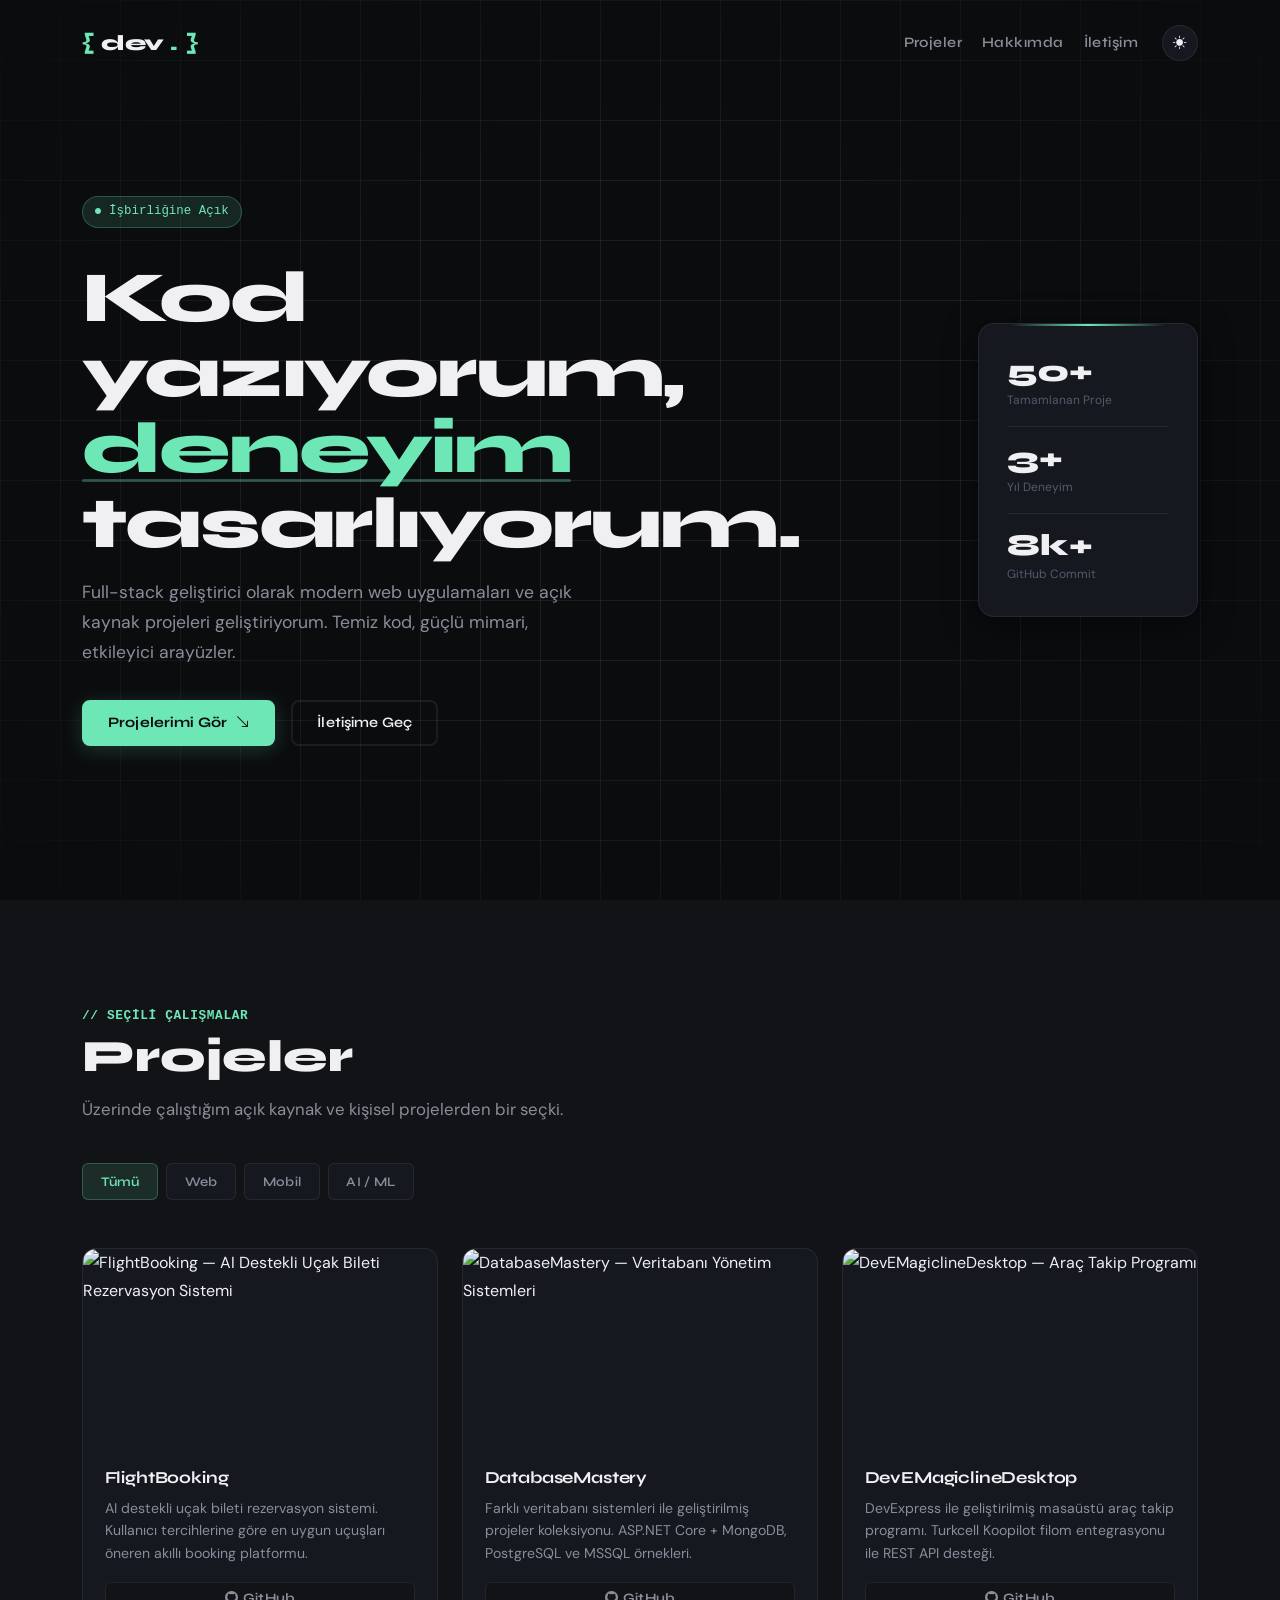
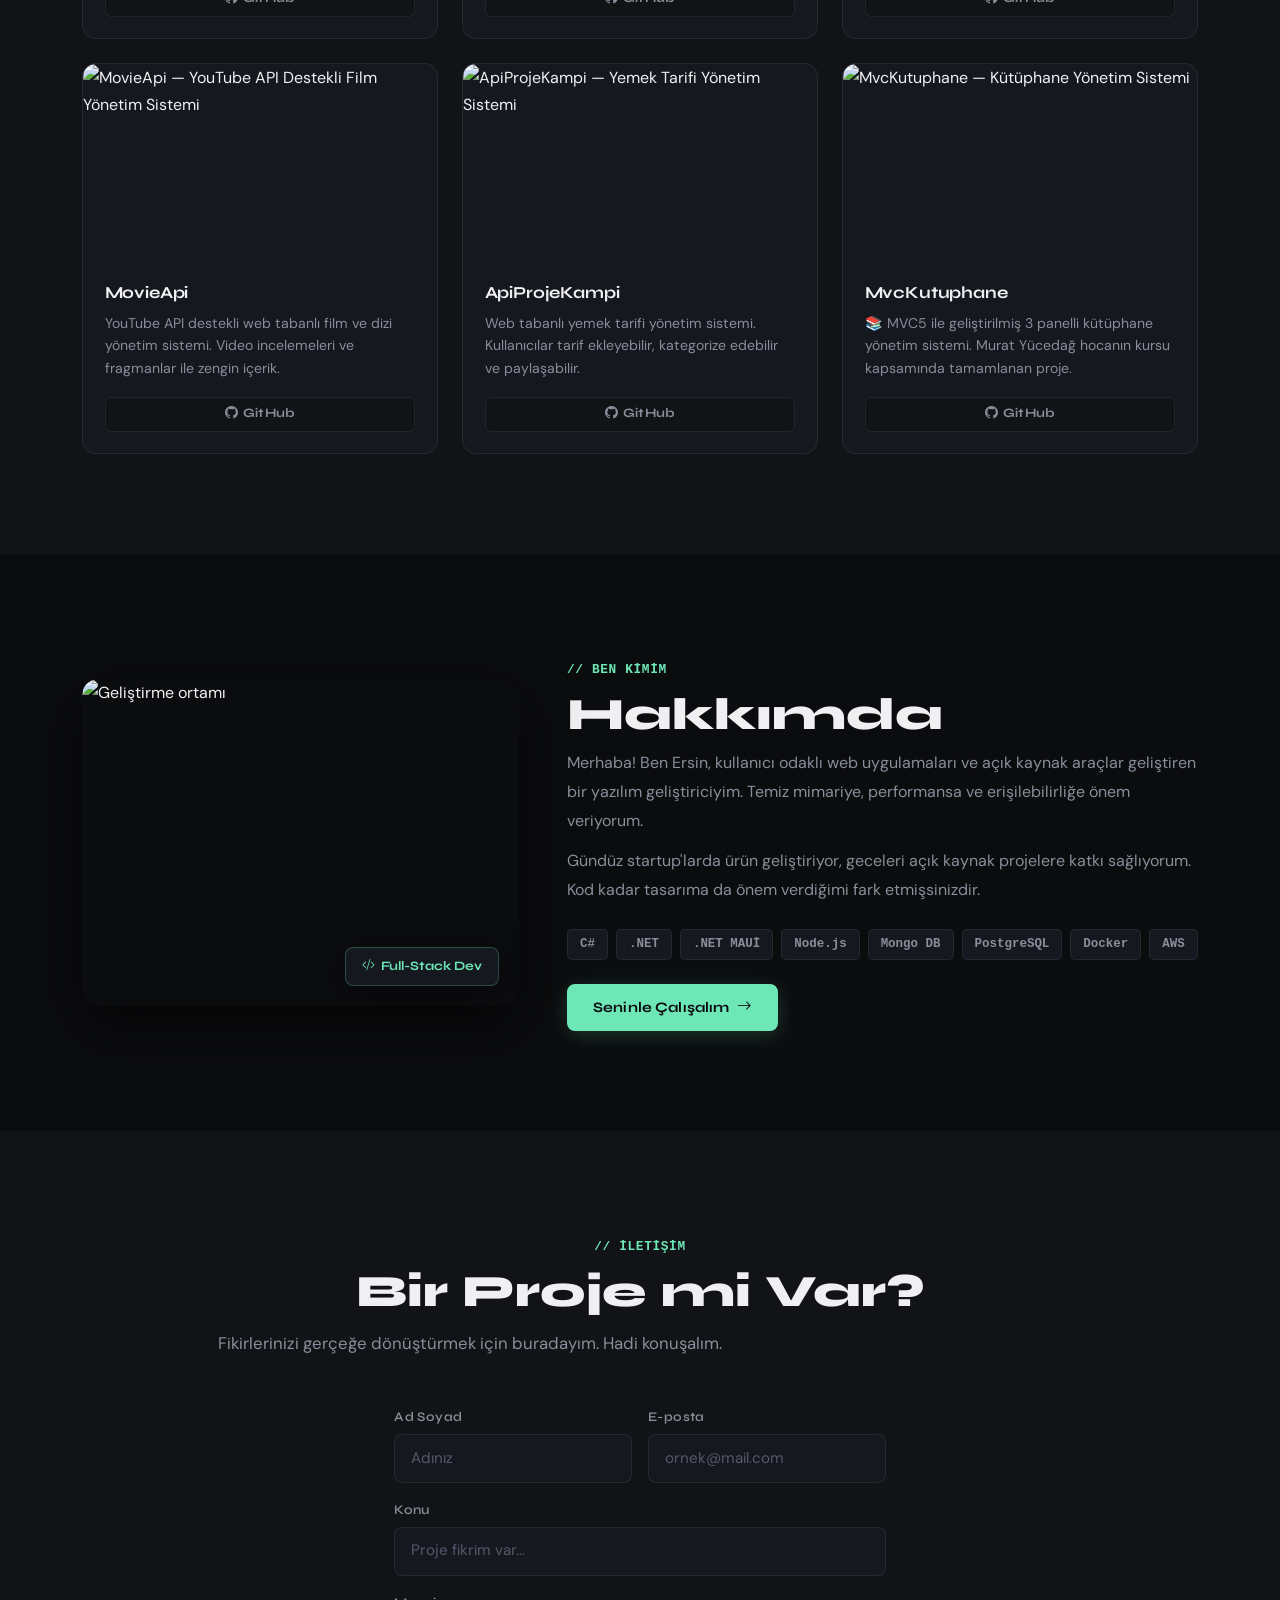
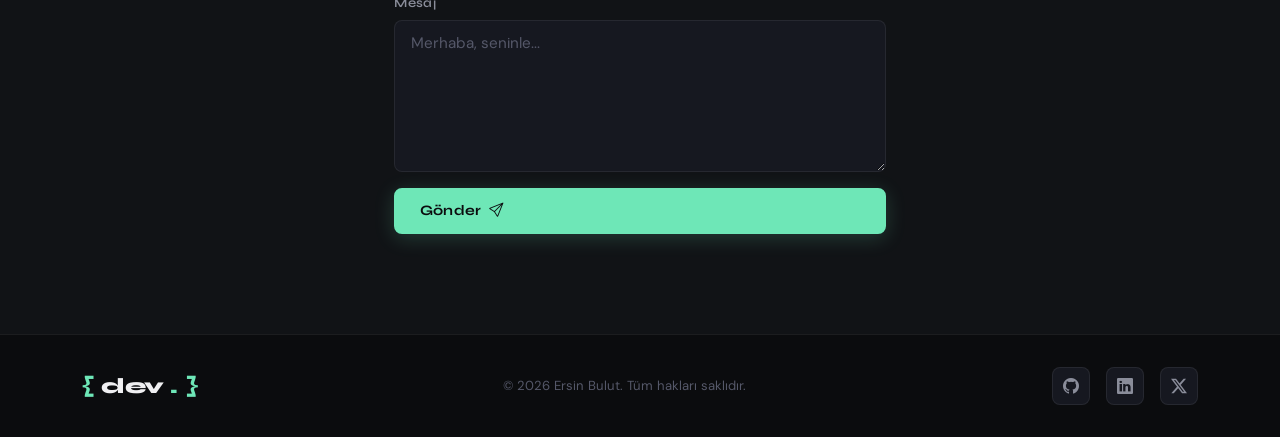
==== index.html @ ff4158c0 "site güncellendi" ====
<!DOCTYPE html>
<html lang="tr" data-theme="dark">
<head>
  <meta charset="UTF-8" />
  <meta name="viewport" content="width=device-width, initial-scale=1.0" />
  <title>DevPortfolio — Projeler & Çalışmalar</title>

  <!-- Bootstrap 5 -->
  <link href="https://cdn.jsdelivr.net/npm/bootstrap@5.3.3/dist/css/bootstrap.min.css" rel="stylesheet" />

  <!-- Bootstrap Icons -->
  <link href="https://cdn.jsdelivr.net/npm/bootstrap-icons@1.11.3/font/bootstrap-icons.min.css" rel="stylesheet" />

  <!-- Google Fonts: Syne (display) + DM Sans (body) -->
  <link href="https://fonts.googleapis.com/css2?family=Syne:wght@400;600;700;800&family=DM+Sans:ital,wght@0,300;0,400;0,500;1,300&display=swap" rel="stylesheet" />

  <!-- Custom CSS -->
  <link rel="stylesheet" href="style.css" />
</head>
<body>

  <!-- ========== NAVBAR ========== -->
  <nav class="navbar navbar-expand-lg fixed-top" id="mainNav">
    <div class="container">

      <!-- Logo -->
      <a class="navbar-brand" href="#hero">
        <span class="brand-bracket">{</span>
        <span class="brand-name">dev</span>
        <span class="brand-dot">.</span>
        <span class="brand-bracket">}</span>
      </a>

      <!-- Dark Mode Toggle (masaüstü) -->
      <div class="d-flex align-items-center order-lg-last ms-lg-3">
        <button class="theme-toggle" id="themeToggle" aria-label="Temayı değiştir">
          <i class="bi bi-sun-fill" id="themeIcon"></i>
        </button>
      </div>

      <!-- Hamburger -->
      <button class="navbar-toggler" type="button" data-bs-toggle="collapse" data-bs-target="#navMenu"
        aria-controls="navMenu" aria-expanded="false" aria-label="Menüyü aç/kapat">
        <span class="toggler-bar"></span>
        <span class="toggler-bar"></span>
        <span class="toggler-bar"></span>
      </button>

      <!-- Nav Links -->
      <div class="collapse navbar-collapse" id="navMenu">
        <ul class="navbar-nav ms-auto gap-lg-1">
          <li class="nav-item"><a class="nav-link" href="#projects">Projeler</a></li>
          <li class="nav-item"><a class="nav-link" href="#about">Hakkımda</a></li>
          <li class="nav-item"><a class="nav-link" href="#contact">İletişim</a></li>
        </ul>
      </div>

    </div>
  </nav>
  <!-- /NAVBAR -->


  <!-- ========== HERO ========== -->
  <section id="hero" class="hero-section d-flex align-items-center">
    <!-- Dekoratif arka plan grid -->
    <div class="hero-grid" aria-hidden="true"></div>

    <div class="container position-relative z-1">
      <div class="row align-items-center">
        <div class="col-lg-8">

          <!-- Etiket -->
          <div class="hero-label mb-3">
            <span class="badge-label">
              <i class="bi bi-circle-fill pulse-dot"></i>
            İşbirliğine Açık 
            </span>
          </div>

          <!-- Başlık -->
          <h1 class="hero-title">
            Kod yazıyorum,<br />
            <span class="hero-accent">deneyim</span> tasarlıyorum.
          </h1>

          <!-- Açıklama -->
          <p class="hero-desc">
            Full-stack geliştirici olarak modern web uygulamaları ve açık kaynak
            projeleri geliştiriyorum. Temiz kod, güçlü mimari, etkileyici arayüzler.
          </p>

          <!-- CTA Butonlar -->
          <div class="hero-cta d-flex flex-wrap gap-3">
            <a href="#projects" class="btn btn-primary-custom">
              Projelerimi Gör
              <i class="bi bi-arrow-down-right ms-2"></i>
            </a>
            <a href="#contact" class="btn btn-outline-custom">
              İletişime Geç
            </a>
          </div>

        </div>

        <!-- Sağ: dekoratif kutu -->
        <div class="col-lg-4 d-none d-lg-flex justify-content-end">
          <div class="hero-deco-card">
            <div class="deco-line"></div>
            <div class="deco-stat">
              <span class="deco-number">50+</span>
              <span class="deco-label">Tamamlanan Proje</span>
            </div>
            <div class="deco-divider"></div>
            <div class="deco-stat">
              <span class="deco-number">3+</span>
              <span class="deco-label">Yıl Deneyim</span>
            </div>
            <div class="deco-divider"></div>
            <div class="deco-stat">
              <span class="deco-number">8k+</span>
              <span class="deco-label">GitHub Commit</span>
            </div>
          </div>
        </div>

      </div>
    </div>
  </section>
  <!-- /HERO -->


  <!-- ========== PROJELER ========== -->
  <section id="projects" class="projects-section">
    <div class="container">

      <!-- Bölüm başlığı -->
      <div class="section-header">
        <span class="section-tag">// seçili çalışmalar</span>
        <h2 class="section-title">Projeler</h2>
        <p class="section-desc">
          Üzerinde çalıştığım açık kaynak ve kişisel projelerden bir seçki.
        </p>
      </div>

      <!-- Filtre Butonları -->
      <div class="filter-bar d-flex flex-wrap gap-2 mb-5" role="group" aria-label="Proje filtrele">
        <button class="filter-btn active" data-filter="all">Tümü</button>
        <button class="filter-btn" data-filter="web">Web</button>
        <button class="filter-btn" data-filter="mobile">Mobil</button>
        <button class="filter-btn" data-filter="ai">AI / ML</button>
      </div>

      <!-- Proje Kartları -->
      <div class="row g-4" id="projectGrid">

        <!-- Proje 1: FlightBooking -->
        <div class="col-md-6 col-xl-4 project-item" data-category="ai">
          <div class="project-card">
            <div class="card-img-wrap">
              <img
                src="https://images.unsplash.com/photo-1436491865332-7a61a109cc05?w=800&q=80"
                alt="FlightBooking — AI Destekli Uçak Bileti Rezervasyon Sistemi"
                loading="lazy"
              />
              <div class="card-img-overlay">
                <span class="tech-badge">AI/ML</span>
                <span class="tech-badge">Booking System</span>
                <span class="tech-badge">API</span>
              </div>
            </div>
            <div class="card-body-custom">
              <h3 class="project-name">FlightBooking</h3>
              <p class="project-desc">
                AI destekli uçak bileti rezervasyon sistemi. Kullanıcı tercihlerine göre en uygun uçuşları öneren akıllı booking platformu.
              </p>
              <div class="card-actions">
                <a href="https://github.com/ersinbulut/FlightBooking" target="_blank" rel="noopener" class="btn-card btn-github">
                  <i class="bi bi-github"></i> GitHub
                </a>
              </div>
            </div>
          </div>
        </div>
        <!-- /Proje 1 -->

        <!-- Proje 2: DatabaseMastery -->
        <div class="col-md-6 col-xl-4 project-item" data-category="web">
          <div class="project-card">
            <div class="card-img-wrap">
              <img
                src="https://images.unsplash.com/photo-1558494949-ef010cbdcc31?w=800&q=80"
                alt="DatabaseMastery — Veritabanı Yönetim Sistemleri"
                loading="lazy"
              />
              <div class="card-img-overlay">
                <span class="tech-badge">ASP.NET Core</span>
                <span class="tech-badge">MongoDB</span>
                <span class="tech-badge">PostgreSQL</span>
                <span class="tech-badge">MSSQL</span>
              </div>
            </div>
            <div class="card-body-custom">
              <h3 class="project-name">DatabaseMastery</h3>
              <p class="project-desc">
                Farklı veritabanı sistemleri ile geliştirilmiş projeler koleksiyonu. ASP.NET Core + MongoDB, PostgreSQL ve MSSQL örnekleri.
              </p>
              <div class="card-actions">
                <a href="https://github.com/ersinbulut/DatabaseMastery" target="_blank" rel="noopener" class="btn-card btn-github">
                  <i class="bi bi-github"></i> GitHub
                </a>
              </div>
            </div>
          </div>
        </div>
        <!-- /Proje 2 -->

        <!-- Proje 3: DevEMagiclineDesktop -->
        <div class="col-md-6 col-xl-4 project-item" data-category="mobile">
          <div class="project-card">
            <div class="card-img-wrap">
              <img
                src="https://images.unsplash.com/photo-1551288049-bebda4e38f71?w=800&q=80"
                alt="DevEMagiclineDesktop — Araç Takip Programı"
                loading="lazy"
              />
              <div class="card-img-overlay">
                <span class="tech-badge">DevExpress</span>
                <span class="tech-badge">Desktop</span>
                <span class="tech-badge">REST API</span>
                <span class="tech-badge">Turkcell Koopilot</span>
              </div>
            </div>
            <div class="card-body-custom">
              <h3 class="project-name">DevEMagiclineDesktop</h3>
              <p class="project-desc">
                DevExpress ile geliştirilmiş masaüstü araç takip programı. Turkcell Koopilot filom entegrasyonu ile REST API desteği.
              </p>
              <div class="card-actions">
                <a href="https://github.com/ersinbulut/DevEMagiclineDesktop" target="_blank" rel="noopener" class="btn-card btn-github">
                  <i class="bi bi-github"></i> GitHub
                </a>
              </div>
            </div>
          </div>
        </div>
        <!-- /Proje 3 -->

        <!-- Proje 4: MovieApi -->
        <div class="col-md-6 col-xl-4 project-item" data-category="web">
          <div class="project-card">
            <div class="card-img-wrap">
              <img
                src="https://images.unsplash.com/photo-1574375927938-d5a98e8ffe85?w=800&q=80"
                alt="MovieApi — YouTube API Destekli Film Yönetim Sistemi"
                loading="lazy"
              />
              <div class="card-img-overlay">
                <span class="tech-badge">YouTube API</span>
                <span class="tech-badge">Web</span>
                <span class="tech-badge">Movie Database</span>
                <span class="tech-badge">API Integration</span>
              </div>
            </div>
            <div class="card-body-custom">
              <h3 class="project-name">MovieApi</h3>
              <p class="project-desc">
                YouTube API destekli web tabanlı film ve dizi yönetim sistemi. Video incelemeleri ve fragmanlar ile zengin içerik.
              </p>
              <div class="card-actions">
                <a href="https://github.com/ersinbulut/MovieApi" target="_blank" rel="noopener" class="btn-card btn-github">
                  <i class="bi bi-github"></i> GitHub
                </a>
              </div>
            </div>
          </div>
        </div>
        <!-- /Proje 4 -->

        <!-- Proje 5: ApiProjeKampi -->
        <div class="col-md-6 col-xl-4 project-item" data-category="web">
          <div class="project-card">
            <div class="card-img-wrap">
              <img
                src="https://images.unsplash.com/photo-1590959651373-a3db0f38a91a?w=800&q=80"
                alt="ApiProjeKampi — Yemek Tarifi Yönetim Sistemi"
                loading="lazy"
              />
              <div class="card-img-overlay">
                <span class="tech-badge">Web</span>
                <span class="tech-badge">Recipe Management</span>
                <span class="tech-badge">Full-Stack</span>
              </div>
            </div>
            <div class="card-body-custom">
              <h3 class="project-name">ApiProjeKampi</h3>
              <p class="project-desc">
                Web tabanlı yemek tarifi yönetim sistemi. Kullanıcılar tarif ekleyebilir, kategorize edebilir ve paylaşabilir.
              </p>
              <div class="card-actions">
                <a href="https://github.com/ersinbulut/ApiProjeKampi" target="_blank" rel="noopener" class="btn-card btn-github">
                  <i class="bi bi-github"></i> GitHub
                </a>
              </div>
            </div>
          </div>
        </div>
        <!-- /Proje 5 -->

        <!-- Proje 6: MvcKutuphane -->
        <div class="col-md-6 col-xl-4 project-item" data-category="web">
          <div class="project-card">
            <div class="card-img-wrap">
              <img
                src="https://images.unsplash.com/photo-1521587760476-6c12a4b040da?w=800&q=80"
                alt="MvcKutuphane — Kütüphane Yönetim Sistemi"
                loading="lazy"
              />
              <div class="card-img-overlay">
                <span class="tech-badge">ASP.NET MVC5</span>
                <span class="tech-badge">Library System</span>
                <span class="tech-badge">3 Panel</span>
              </div>
            </div>
            <div class="card-body-custom">
              <h3 class="project-name">MvcKutuphane</h3>
              <p class="project-desc">
                📚 MVC5 ile geliştirilmiş 3 panelli kütüphane yönetim sistemi. Murat Yücedağ hocanın kursu kapsamında tamamlanan proje.
              </p>
              <div class="card-actions">
                <a href="https://github.com/ersinbulut/MvcKutuphane" target="_blank" rel="noopener" class="btn-card btn-github">
                  <i class="bi bi-github"></i> GitHub
                </a>
              </div>
            </div>
          </div>
        </div>
        <!-- /Proje 6 -->

      </div>
      <!-- /Proje Kartları -->

    </div>
  </section>
  <!-- /PROJELER -->


  <!-- ========== HAKKIMDA ========== -->
  <section id="about" class="about-section">
    <div class="container">
      <div class="row align-items-center g-5">

        <!-- Sol: Görsel -->
        <div class="col-lg-5">
          <div class="about-img-wrap">
            <img
              src="https://images.unsplash.com/photo-1571171637578-41bc2dd41cd2?w=800&q=80"
              alt="Geliştirme ortamı"
              class="about-img"
            />
            <div class="about-img-badge">
              <i class="bi bi-code-slash"></i>
              <span>Full-Stack Dev</span>
            </div>
          </div>
        </div>

        <!-- Sağ: Metin -->
        <div class="col-lg-7">
          <span class="section-tag">// ben kimim</span>
          <h2 class="section-title mt-2">Hakkımda</h2>
          <p class="about-text">
            Merhaba! Ben Ersin, kullanıcı odaklı web uygulamaları ve açık kaynak
            araçlar geliştiren bir yazılım geliştiriciyim. Temiz mimariye,
            performansa ve erişilebilirliğe önem veriyorum.
          </p>
          <p class="about-text">
            Gündüz startup'larda ürün geliştiriyor, geceleri açık kaynak projelere
            katkı sağlıyorum. Kod kadar tasarıma da önem verdiğimi fark etmişsinizdir.
          </p>

          <!-- Teknoloji etiketleri -->
          <div class="tech-stack d-flex flex-wrap gap-2 mt-4">
            <span class="stack-tag">C#</span>
            <span class="stack-tag">.NET</span>
            <span class="stack-tag">.NET MAUİ</span>
            <span class="stack-tag">Node.js</span>
            <span class="stack-tag">Mongo DB</span>
            <span class="stack-tag">PostgreSQL</span>
            <span class="stack-tag">Docker</span>
            <span class="stack-tag">AWS</span>
          </div>

          <a href="#contact" class="btn btn-primary-custom mt-4">
            Seninle Çalışalım
            <i class="bi bi-arrow-right ms-2"></i>
          </a>
        </div>

      </div>
    </div>
  </section>
  <!-- /HAKKIMDA -->


  <!-- ========== İLETİŞİM ========== -->
  <section id="contact" class="contact-section">
    <div class="container">
      <div class="contact-inner">

        <div class="text-center mb-5">
          <span class="section-tag">// iletişim</span>
          <h2 class="section-title mt-2">Bir Proje mi Var?</h2>
          <p class="section-desc">
            Fikirlerinizi gerçeğe dönüştürmek için buradayım.
            Hadi konuşalım.
          </p>
        </div>

        <!-- İletişim Formu -->
        <div class="row justify-content-center">
          <div class="col-lg-7">
            <form class="contact-form" id="contactForm" novalidate>

              <div class="row g-3">
                <div class="col-md-6">
                  <div class="form-group-custom">
                    <label for="name">Ad Soyad</label>
                    <input type="text" id="name" class="form-input" placeholder="Adınız" required />
                  </div>
                </div>
                <div class="col-md-6">
                  <div class="form-group-custom">
                    <label for="email">E-posta</label>
                    <input type="email" id="email" class="form-input" placeholder="ornek@mail.com" required />
                  </div>
                </div>
                <div class="col-12">
                  <div class="form-group-custom">
                    <label for="subject">Konu</label>
                    <input type="text" id="subject" class="form-input" placeholder="Proje fikrim var..." />
                  </div>
                </div>
                <div class="col-12">
                  <div class="form-group-custom">
                    <label for="message">Mesaj</label>
                    <textarea id="message" class="form-input" rows="5" placeholder="Merhaba, seninle..." required></textarea>
                  </div>
                </div>
                <div class="col-12 text-center">
                  <button type="submit" class="btn btn-primary-custom w-100">
                    Gönder
                    <i class="bi bi-send ms-2"></i>
                  </button>
                </div>
              </div>

            </form>
            <!-- Başarı mesajı (gizli) -->
            <div id="formSuccess" class="form-success d-none">
              <i class="bi bi-check-circle-fill"></i>
              Mesajın alındı! En kısa sürede dönüş yapacağım.
            </div>
          </div>
        </div>

      </div>
    </div>
  </section>
  <!-- /İLETİŞİM -->


  <!-- ========== FOOTER ========== -->
  <footer class="site-footer">
    <div class="container">
      <div class="footer-inner d-flex flex-column flex-md-row align-items-center justify-content-between gap-3">

        <!-- Logo -->
        <a class="navbar-brand" href="#hero">
          <span class="brand-bracket">{</span>
          <span class="brand-name">dev</span>
          <span class="brand-dot">.</span>
          <span class="brand-bracket">}</span>
        </a>

        <!-- Copyright -->
        <p class="footer-copy mb-0">
          &copy; <span id="footerYear"></span> Ersin Bulut. Tüm hakları saklıdır.
        </p>

        <!-- Sosyal medya -->
        <div class="social-links d-flex gap-3">
          <a href="https://github.com/ersinbulut" target="_blank" rel="noopener" class="social-link" aria-label="GitHub">
            <i class="bi bi-github"></i>
          </a>
          <a href="https://linkedin.com/in/ersinbulut" target="_blank" rel="noopener" class="social-link" aria-label="LinkedIn">
            <i class="bi bi-linkedin"></i>
          </a>
          <a href="https://twitter.com" target="_blank" rel="noopener" class="social-link" aria-label="Twitter / X">
            <i class="bi bi-twitter-x"></i>
          </a>
        </div>

      </div>
    </div>
  </footer>
  <!-- /FOOTER -->


  <!-- Sayfa başına dön butonu -->
  <button class="back-to-top" id="backToTop" aria-label="Sayfanın başına dön">
    <i class="bi bi-arrow-up"></i>
  </button>


  <!-- Bootstrap 5 JS -->
  <script src="https://cdn.jsdelivr.net/npm/bootstrap@5.3.3/dist/js/bootstrap.bundle.min.js"></script>

  <!-- Custom JS -->
  <script src="script.js"></script>

</body>
</html>
---- style.css ----
/* ==========================================================================
   DEV PORTFOLIO — style.css
   Tema: Editorial/Magazine — Syne (display) + DM Sans (body)
   ========================================================================== */

/* ─── CSS Değişkenleri ─────────────────────────────────────────────────── */
:root {
  /* Renkler — Koyu Tema (varsayılan) */
  --bg-primary:      #0b0c0e;
  --bg-secondary:    #111316;
  --bg-card:         #161820;
  --bg-card-hover:   #1c1e28;

  --text-primary:    #f0f0f2;
  --text-secondary:  #8a8d9a;
  --text-muted:      #555869;

  --accent:          #6ee7b7;     /* Mint yeşil — ana vurgu */
  --accent-dim:      rgba(110, 231, 183, 0.12);
  --accent-hover:    #34d399;

  --border:          rgba(255, 255, 255, 0.07);
  --border-accent:   rgba(110, 231, 183, 0.25);

  --shadow-sm:       0 2px 12px rgba(0, 0, 0, 0.4);
  --shadow-md:       0 8px 32px rgba(0, 0, 0, 0.5);
  --shadow-lg:       0 20px 60px rgba(0, 0, 0, 0.6);
  --shadow-accent:   0 8px 32px rgba(110, 231, 183, 0.15);

  /* Yazı tipleri */
  --font-display: 'Syne', sans-serif;
  --font-body:    'DM Sans', sans-serif;

  /* Geçiş süresi */
  --transition: 0.3s cubic-bezier(0.4, 0, 0.2, 1);
}

/* ─── Açık Tema Overrides ─────────────────────────────────────────────── */
[data-theme="light"] {
  --bg-primary:    #f8f8f6;
  --bg-secondary:  #f0f0ec;
  --bg-card:       #ffffff;
  --bg-card-hover: #f5f5f2;

  --text-primary:   #0f1012;
  --text-secondary: #555869;
  --text-muted:     #9a9daa;

  --accent:         #059669;
  --accent-dim:     rgba(5, 150, 105, 0.08);
  --accent-hover:   #047857;

  --border:         rgba(0, 0, 0, 0.08);
  --border-accent:  rgba(5, 150, 105, 0.25);

  --shadow-sm:  0 2px 12px rgba(0, 0, 0, 0.06);
  --shadow-md:  0 8px 32px rgba(0, 0, 0, 0.10);
  --shadow-lg:  0 20px 60px rgba(0, 0, 0, 0.12);
  --shadow-accent: 0 8px 32px rgba(5, 150, 105, 0.12);
}

/* ─── Reset & Temel Stiller ───────────────────────────────────────────── */
*, *::before, *::after { box-sizing: border-box; margin: 0; padding: 0; }

html {
  scroll-behavior: smooth;
  scroll-padding-top: 72px; /* navbar yüksekliği */
}

body {
  font-family: var(--font-body);
  background-color: var(--bg-primary);
  color: var(--text-primary);
  font-size: 1rem;
  line-height: 1.7;
  transition: background-color var(--transition), color var(--transition);
  overflow-x: hidden;
}

img { display: block; max-width: 100%; }
a  { text-decoration: none; color: inherit; }

/* ─── Tipografi ───────────────────────────────────────────────────────── */
h1, h2, h3 { font-family: var(--font-display); font-weight: 700; }

/* ─── Bölüm ortak başlık ──────────────────────────────────────────────── */
.section-tag {
  font-family: 'Courier New', monospace;
  font-size: 0.8rem;
  font-weight: 600;
  letter-spacing: 0.05em;
  color: var(--accent);
  text-transform: uppercase;
}

.section-title {
  font-size: clamp(2rem, 4vw, 2.8rem);
  font-weight: 800;
  color: var(--text-primary);
  line-height: 1.15;
  margin-top: 0.25rem;
}

.section-desc {
  color: var(--text-secondary);
  font-size: 1.05rem;
  max-width: 520px;
  margin-top: 0.75rem;
}

.section-header {
  margin-bottom: 2.5rem;
}

/* ━━━━━━━━━━━━━━━━━━━━━━━━━━━━━━━━━━━━━━━━━━━━━━━━━━━━━━━━━━━━━━━━━━━━━━
   NAVBAR
━━━━━━━━━━━━━━━━━━━━━━━━━━━━━━━━━━━━━━━━━━━━━━━━━━━━━━━━━━━━━━━━━━━━━━ */
#mainNav {
  background: transparent;
  padding: 1.25rem 0;
  transition: background var(--transition), box-shadow var(--transition), padding var(--transition);
  z-index: 1000;
}

#mainNav.scrolled {
  background: var(--bg-secondary);
  backdrop-filter: blur(12px);
  -webkit-backdrop-filter: blur(12px);
  box-shadow: var(--shadow-sm);
  padding: 0.75rem 0;
  border-bottom: 1px solid var(--border);
}

/* Logo */
.navbar-brand {
  font-family: var(--font-display);
  font-size: 1.35rem;
  font-weight: 800;
  letter-spacing: -0.02em;
  transition: opacity var(--transition);
}
.navbar-brand:hover { opacity: 0.8; }
.brand-bracket { color: var(--accent); }
.brand-name    { color: var(--text-primary); }
.brand-dot     { color: var(--accent); }

/* Nav links */
.navbar-nav .nav-link {
  font-family: var(--font-display);
  font-weight: 600;
  font-size: 0.9rem;
  letter-spacing: 0.03em;
  color: var(--text-secondary);
  padding: 0.4rem 0.75rem;
  border-radius: 6px;
  transition: color var(--transition), background var(--transition);
  position: relative;
}

.navbar-nav .nav-link::after {
  content: '';
  position: absolute;
  bottom: 2px; left: 50%; right: 50%;
  height: 1.5px;
  background: var(--accent);
  transition: left var(--transition), right var(--transition);
}
.navbar-nav .nav-link:hover { color: var(--text-primary); }
.navbar-nav .nav-link:hover::after { left: 0.75rem; right: 0.75rem; }

/* Hamburger özel */
.navbar-toggler {
  border: none;
  background: none;
  padding: 0.25rem;
  display: flex;
  flex-direction: column;
  gap: 5px;
  cursor: pointer;
}
.navbar-toggler:focus { box-shadow: none; }
.toggler-bar {
  display: block;
  width: 22px;
  height: 2px;
  background: var(--text-primary);
  border-radius: 2px;
  transition: var(--transition);
}

/* Dark Mode Toggle */
.theme-toggle {
  background: var(--bg-card);
  border: 1px solid var(--border);
  color: var(--text-primary);
  width: 36px;
  height: 36px;
  border-radius: 50%;
  display: flex;
  align-items: center;
  justify-content: center;
  font-size: 0.85rem;
  cursor: pointer;
  transition: var(--transition);
}
.theme-toggle:hover {
  background: var(--accent-dim);
  border-color: var(--border-accent);
  color: var(--accent);
}

/* ━━━━━━━━━━━━━━━━━━━━━━━━━━━━━━━━━━━━━━━━━━━━━━━━━━━━━━━━━━━━━━━━━━━━━━
   HERO
━━━━━━━━━━━━━━━━━━━━━━━━━━━━━━━━━━━━━━━━━━━━━━━━━━━━━━━━━━━━━━━━━━━━━━ */
.hero-section {
  min-height: 100svh;
  padding: 120px 0 80px;
  position: relative;
  overflow: hidden;
}

/* Arka plan grid deseni */
.hero-grid {
  position: absolute;
  inset: 0;
  background-image:
    linear-gradient(var(--border) 1px, transparent 1px),
    linear-gradient(90deg, var(--border) 1px, transparent 1px);
  background-size: 60px 60px;
  mask-image: radial-gradient(ellipse 70% 80% at 50% 50%, black 40%, transparent 100%);
  -webkit-mask-image: radial-gradient(ellipse 70% 80% at 50% 50%, black 40%, transparent 100%);
  pointer-events: none;
}

/* Etiket */
.hero-label { display: inline-flex; align-items: center; }
.badge-label {
  display: inline-flex;
  align-items: center;
  gap: 8px;
  font-size: 0.78rem;
  font-weight: 500;
  font-family: 'Courier New', monospace;
  color: var(--accent);
  background: var(--accent-dim);
  border: 1px solid var(--border-accent);
  padding: 4px 12px;
  border-radius: 999px;
}

/* Pulse dot */
.pulse-dot {
  font-size: 6px;
  animation: pulse 2s ease-in-out infinite;
}
@keyframes pulse {
  0%, 100% { opacity: 1; }
  50%       { opacity: 0.2; }
}

/* Başlık */
.hero-title {
  font-size: clamp(2.6rem, 6vw, 4.5rem);
  font-weight: 800;
  line-height: 1.05;
  letter-spacing: -0.03em;
  color: var(--text-primary);
  margin: 1rem 0;
}
.hero-accent {
  color: var(--accent);
  position: relative;
  display: inline-block;
}
.hero-accent::after {
  content: '';
  position: absolute;
  bottom: 4px; left: 0; right: 0;
  height: 3px;
  background: var(--accent);
  opacity: 0.3;
  border-radius: 2px;
}

.hero-desc {
  color: var(--text-secondary);
  font-size: 1.1rem;
  max-width: 500px;
  margin-bottom: 2rem;
}

/* Butonlar */
.btn-primary-custom {
  display: inline-flex;
  align-items: center;
  background: var(--accent);
  color: #0b0c0e;
  font-family: var(--font-display);
  font-weight: 700;
  font-size: 0.9rem;
  padding: 0.65rem 1.5rem;
  border-radius: 8px;
  border: 2px solid var(--accent);
  transition: var(--transition);
  letter-spacing: 0.01em;
  box-shadow: 0 4px 20px rgba(110, 231, 183, 0.2);
}
.btn-primary-custom:hover {
  background: var(--accent-hover);
  border-color: var(--accent-hover);
  transform: translateY(-2px);
  box-shadow: var(--shadow-accent);
  color: #0b0c0e;
}

.btn-outline-custom {
  display: inline-flex;
  align-items: center;
  background: transparent;
  color: var(--text-primary);
  font-family: var(--font-display);
  font-weight: 600;
  font-size: 0.9rem;
  padding: 0.65rem 1.5rem;
  border-radius: 8px;
  border: 2px solid var(--border);
  transition: var(--transition);
  letter-spacing: 0.01em;
}
.btn-outline-custom:hover {
  border-color: var(--border-accent);
  background: var(--accent-dim);
  color: var(--accent);
  transform: translateY(-2px);
}

/* Hero dekorasyon kartı */
.hero-deco-card {
  background: var(--bg-card);
  border: 1px solid var(--border);
  border-radius: 16px;
  padding: 2rem 1.75rem;
  width: 220px;
  box-shadow: var(--shadow-md);
  display: flex;
  flex-direction: column;
  gap: 1rem;
  position: relative;
  animation: floatCard 6s ease-in-out infinite;
}
@keyframes floatCard {
  0%, 100% { transform: translateY(0px); }
  50%       { transform: translateY(-12px); }
}

.deco-line {
  position: absolute;
  top: 0; left: 2rem; right: 2rem;
  height: 2px;
  background: linear-gradient(90deg, transparent, var(--accent), transparent);
  border-radius: 2px;
}

.deco-stat { display: flex; flex-direction: column; }
.deco-number {
  font-family: var(--font-display);
  font-size: 1.9rem;
  font-weight: 800;
  color: var(--text-primary);
  line-height: 1;
}
.deco-label {
  font-size: 0.75rem;
  color: var(--text-muted);
  margin-top: 0.2rem;
}
.deco-divider {
  height: 1px;
  background: var(--border);
}

/* ━━━━━━━━━━━━━━━━━━━━━━━━━━━━━━━━━━━━━━━━━━━━━━━━━━━━━━━━━━━━━━━━━━━━━━
   PROJELER
━━━━━━━━━━━━━━━━━━━━━━━━━━━━━━━━━━━━━━━━━━━━━━━━━━━━━━━━━━━━━━━━━━━━━━ */
.projects-section {
  padding: 100px 0;
  background: var(--bg-secondary);
}

/* Filtre Butonları */
.filter-btn {
  background: var(--bg-card);
  border: 1px solid var(--border);
  color: var(--text-secondary);
  font-family: var(--font-display);
  font-weight: 600;
  font-size: 0.82rem;
  padding: 0.4rem 1.1rem;
  border-radius: 6px;
  cursor: pointer;
  transition: var(--transition);
  letter-spacing: 0.02em;
}
.filter-btn:hover,
.filter-btn.active {
  background: var(--accent-dim);
  border-color: var(--border-accent);
  color: var(--accent);
}

/* Kart */
.project-card {
  background: var(--bg-card);
  border: 1px solid var(--border);
  border-radius: 14px;
  overflow: hidden;
  transition: transform var(--transition), box-shadow var(--transition), border-color var(--transition);
  height: 100%;
  display: flex;
  flex-direction: column;
}
.project-card:hover {
  transform: translateY(-6px);
  box-shadow: var(--shadow-lg);
  border-color: var(--border-accent);
}

/* Kart resim alanı */
.card-img-wrap {
  position: relative;
  overflow: hidden;
  aspect-ratio: 16 / 9;
}
.card-img-wrap img {
  width: 100%;
  height: 100%;
  object-fit: cover;
  transition: transform 0.6s cubic-bezier(0.4, 0, 0.2, 1);
}
.project-card:hover .card-img-wrap img {
  transform: scale(1.07);
}

/* Kart üzerindeki teknoloji rozetleri */
.card-img-overlay {
  position: absolute;
  bottom: 0; left: 0; right: 0;
  padding: 1rem 0.85rem 0.75rem;
  background: linear-gradient(0deg, rgba(0,0,0,0.75) 0%, transparent 100%);
  display: flex;
  flex-wrap: wrap;
  gap: 5px;
  opacity: 0;
  transform: translateY(8px);
  transition: opacity var(--transition), transform var(--transition);
}
.project-card:hover .card-img-overlay {
  opacity: 1;
  transform: translateY(0);
}
.tech-badge {
  font-size: 0.68rem;
  font-weight: 600;
  font-family: 'Courier New', monospace;
  background: rgba(110, 231, 183, 0.15);
  border: 1px solid rgba(110, 231, 183, 0.4);
  color: var(--accent);
  padding: 2px 8px;
  border-radius: 4px;
  letter-spacing: 0.03em;
}

/* Kart içerik */
.card-body-custom {
  padding: 1.25rem 1.35rem 1.35rem;
  display: flex;
  flex-direction: column;
  flex: 1;
}

.project-name {
  font-size: 1.05rem;
  font-weight: 700;
  color: var(--text-primary);
  margin-bottom: 0.5rem;
  letter-spacing: -0.01em;
}

.project-desc {
  font-size: 0.88rem;
  color: var(--text-secondary);
  line-height: 1.6;
  flex: 1;
  margin-bottom: 1.1rem;
}

/* Kart butonları */
.card-actions {
  display: flex;
  gap: 0.6rem;
  margin-top: auto;
}

.btn-card {
  display: inline-flex;
  align-items: center;
  gap: 5px;
  font-family: var(--font-display);
  font-size: 0.8rem;
  font-weight: 700;
  padding: 0.35rem 0.9rem;
  border-radius: 6px;
  transition: var(--transition);
  letter-spacing: 0.02em;
  flex: 1;
  justify-content: center;
}

.btn-github {
  background: var(--bg-secondary);
  border: 1px solid var(--border);
  color: var(--text-secondary);
}
.btn-github:hover {
  background: var(--text-primary);
  color: var(--bg-primary);
  border-color: var(--text-primary);
}

.btn-demo {
  background: var(--accent-dim);
  border: 1px solid var(--border-accent);
  color: var(--accent);
}
.btn-demo:hover {
  background: var(--accent);
  color: #0b0c0e;
  border-color: var(--accent);
}

/* Filtre gizleme animasyonu */
.project-item {
  transition: opacity 0.35s ease, transform 0.35s ease;
}
.project-item.hidden {
  opacity: 0;
  pointer-events: none;
  transform: scale(0.96);
  display: none;
}

/* ━━━━━━━━━━━━━━━━━━━━━━━━━━━━━━━━━━━━━━━━━━━━━━━━━━━━━━━━━━━━━━━━━━━━━━
   HAKKIMDA
━━━━━━━━━━━━━━━━━━━━━━━━━━━━━━━━━━━━━━━━━━━━━━━━━━━━━━━━━━━━━━━━━━━━━━ */
.about-section {
  padding: 100px 0;
  background: var(--bg-primary);
}

.about-img-wrap {
  position: relative;
  border-radius: 16px;
  overflow: hidden;
  box-shadow: var(--shadow-lg);
}
.about-img {
  width: 100%;
  aspect-ratio: 4 / 3;
  object-fit: cover;
  border-radius: 16px;
  transition: transform 0.5s ease;
}
.about-img-wrap:hover .about-img { transform: scale(1.03); }

.about-img-badge {
  position: absolute;
  bottom: 1.25rem;
  right: 1.25rem;
  background: var(--bg-card);
  border: 1px solid var(--border-accent);
  color: var(--accent);
  padding: 0.5rem 1rem;
  border-radius: 8px;
  font-family: var(--font-display);
  font-weight: 700;
  font-size: 0.8rem;
  display: flex;
  align-items: center;
  gap: 6px;
  backdrop-filter: blur(8px);
  box-shadow: var(--shadow-md);
}

.about-text {
  color: var(--text-secondary);
  font-size: 1rem;
  line-height: 1.8;
  margin-bottom: 0.75rem;
}

/* Teknoloji etiketleri */
.stack-tag {
  font-family: 'Courier New', monospace;
  font-size: 0.78rem;
  font-weight: 600;
  background: var(--bg-card);
  border: 1px solid var(--border);
  color: var(--text-secondary);
  padding: 4px 12px;
  border-radius: 5px;
  transition: var(--transition);
  cursor: default;
}
.stack-tag:hover {
  border-color: var(--border-accent);
  color: var(--accent);
  background: var(--accent-dim);
}

/* ━━━━━━━━━━━━━━━━━━━━━━━━━━━━━━━━━━━━━━━━━━━━━━━━━━━━━━━━━━━━━━━━━━━━━━
   İLETİŞİM
━━━━━━━━━━━━━━━━━━━━━━━━━━━━━━━━━━━━━━━━━━━━━━━━━━━━━━━━━━━━━━━━━━━━━━ */
.contact-section {
  padding: 100px 0;
  background: var(--bg-secondary);
  position: relative;
}

.contact-inner {
  max-width: 860px;
  margin: 0 auto;
}

/* Form */
.form-group-custom {
  display: flex;
  flex-direction: column;
  gap: 6px;
}
.form-group-custom label {
  font-family: var(--font-display);
  font-size: 0.82rem;
  font-weight: 600;
  color: var(--text-secondary);
  letter-spacing: 0.03em;
}

.form-input {
  background: var(--bg-card);
  border: 1px solid var(--border);
  color: var(--text-primary);
  padding: 0.65rem 1rem;
  border-radius: 8px;
  font-family: var(--font-body);
  font-size: 0.95rem;
  transition: border-color var(--transition), box-shadow var(--transition);
  width: 100%;
  resize: vertical;
  outline: none;
}
.form-input:focus {
  border-color: var(--border-accent);
  box-shadow: 0 0 0 3px rgba(110, 231, 183, 0.1);
}
.form-input::placeholder { color: var(--text-muted); }

/* Başarı mesajı */
.form-success {
  margin-top: 1.5rem;
  background: var(--accent-dim);
  border: 1px solid var(--border-accent);
  color: var(--accent);
  padding: 1rem 1.25rem;
  border-radius: 10px;
  font-weight: 500;
  display: flex;
  align-items: center;
  gap: 10px;
  font-size: 0.95rem;
}

/* ━━━━━━━━━━━━━━━━━━━━━━━━━━━━━━━━━━━━━━━━━━━━━━━━━━━━━━━━━━━━━━━━━━━━━━
   FOOTER
━━━━━━━━━━━━━━━━━━━━━━━━━━━━━━━━━━━━━━━━━━━━━━━━━━━━━━━━━━━━━━━━━━━━━━ */
.site-footer {
  background: var(--bg-primary);
  border-top: 1px solid var(--border);
  padding: 2rem 0;
}

.footer-inner { flex-wrap: wrap; }

.footer-copy {
  font-size: 0.82rem;
  color: var(--text-muted);
}

.social-link {
  width: 38px;
  height: 38px;
  background: var(--bg-card);
  border: 1px solid var(--border);
  border-radius: 8px;
  display: flex;
  align-items: center;
  justify-content: center;
  font-size: 1rem;
  color: var(--text-secondary);
  transition: var(--transition);
}
.social-link:hover {
  background: var(--accent-dim);
  border-color: var(--border-accent);
  color: var(--accent);
  transform: translateY(-3px);
}

/* ━━━━━━━━━━━━━━━━━━━━━━━━━━━━━━━━━━━━━━━━━━━━━━━━━━━━━━━━━━━━━━━━━━━━━━
   SAYFA BAŞINA DÖN
━━━━━━━━━━━━━━━━━━━━━━━━━━━━━━━━━━━━━━━━━━━━━━━━━━━━━━━━━━━━━━━━━━━━━━ */
.back-to-top {
  position: fixed;
  bottom: 1.75rem;
  right: 1.75rem;
  width: 42px;
  height: 42px;
  background: var(--accent);
  color: #0b0c0e;
  border: none;
  border-radius: 10px;
  font-size: 1.1rem;
  cursor: pointer;
  display: flex;
  align-items: center;
  justify-content: center;
  box-shadow: var(--shadow-md);
  opacity: 0;
  pointer-events: none;
  transform: translateY(12px);
  transition: opacity var(--transition), transform var(--transition), background var(--transition);
  z-index: 999;
}
.back-to-top.visible {
  opacity: 1;
  pointer-events: all;
  transform: translateY(0);
}
.back-to-top:hover {
  background: var(--accent-hover);
  transform: translateY(-3px);
}

/* ━━━━━━━━━━━━━━━━━━━━━━━━━━━━━━━━━━━━━━━━━━━━━━━━━━━━━━━━━━━━━━━━━━━━━━
   SCROLL REVEAL ANİMASYON
━━━━━━━━━━━━━━━━━━━━━━━━━━━━━━━━━━━━━━━━━━━━━━━━━━━━━━━━━━━━━━━━━━━━━━ */
.reveal {
  opacity: 0;
  transform: translateY(30px);
  transition: opacity 0.65s ease, transform 0.65s ease;
}
.reveal.visible {
  opacity: 1;
  transform: translateY(0);
}

/* Gecikme yardımcı sınıfları */
.delay-1 { transition-delay: 0.1s; }
.delay-2 { transition-delay: 0.2s; }
.delay-3 { transition-delay: 0.3s; }
.delay-4 { transition-delay: 0.4s; }

/* ━━━━━━━━━━━━━━━━━━━━━━━━━━━━━━━━━━━━━━━━━━━━━━━━━━━━━━━━━━━━━━━━━━━━━━
   RESPONSIVE
━━━━━━━━━━━━━━━━━━━━━━━━━━━━━━━━━━━━━━━━━━━━━━━━━━━━━━━━━━━━━━━━━━━━━━ */
@media (max-width: 991.98px) {
  .hero-section { padding: 110px 0 60px; }
  .hero-title   { font-size: clamp(2rem, 8vw, 3rem); }

  /* Mobilde nav collapse arka planı */
  #navMenu {
    background: var(--bg-card);
    border: 1px solid var(--border);
    border-radius: 12px;
    padding: 1rem;
    margin-top: 0.5rem;
  }
}

@media (max-width: 575.98px) {
  .hero-cta { flex-direction: column; }
  .btn-primary-custom,
  .btn-outline-custom { width: 100%; justify-content: center; }
  .projects-section,
  .about-section,
  .contact-section { padding: 70px 0; }
}
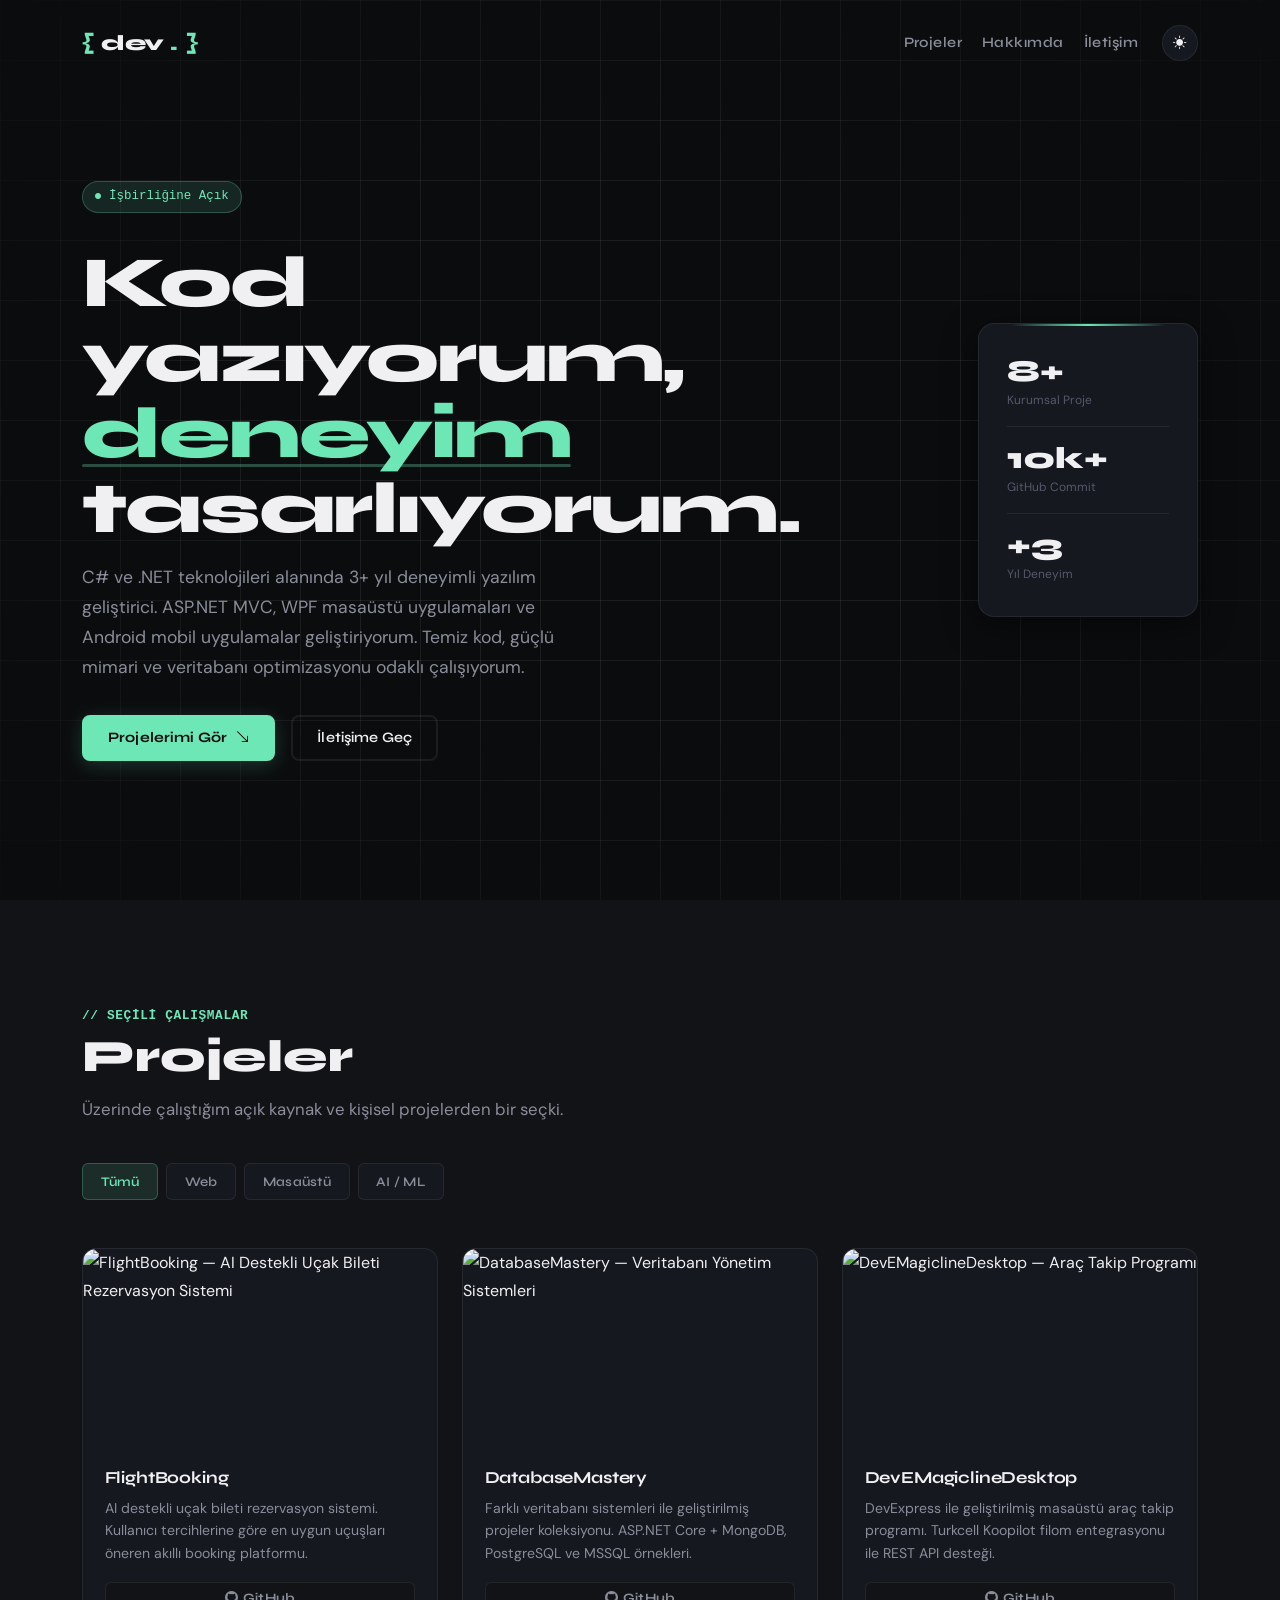
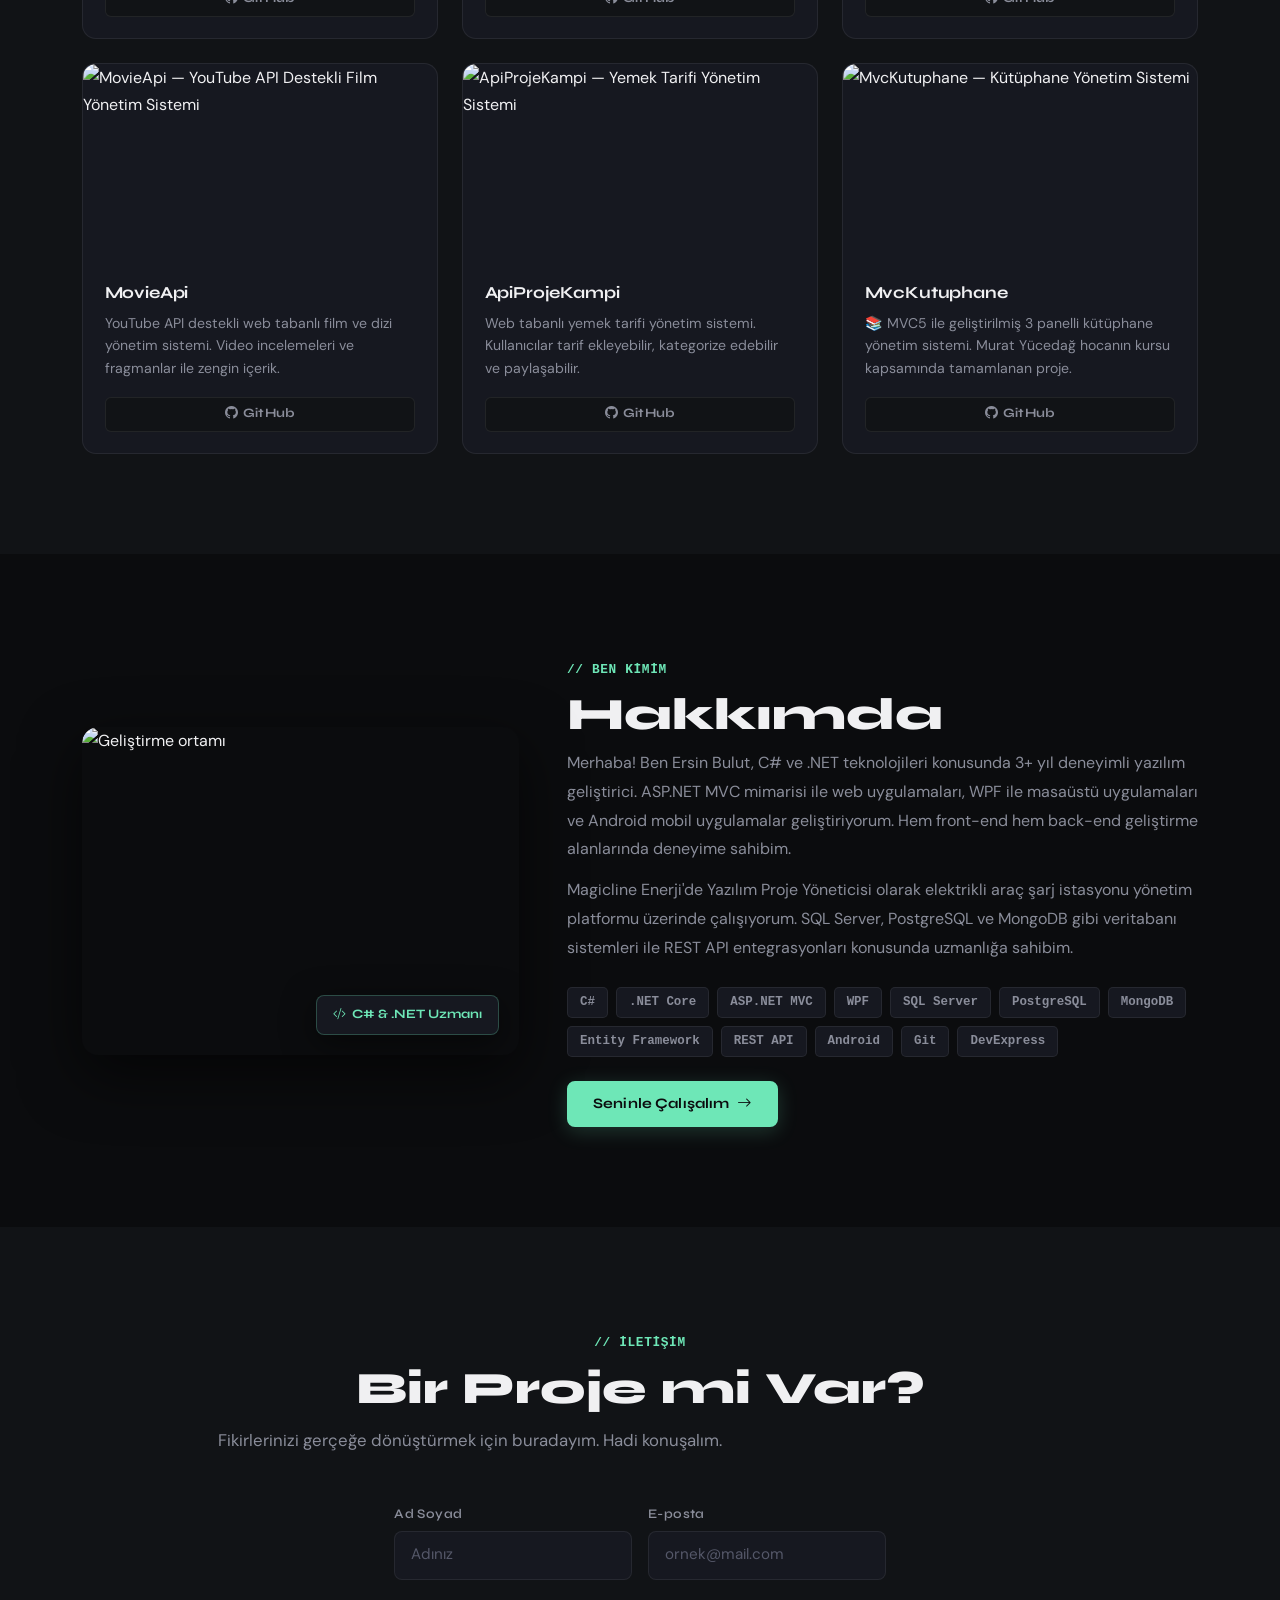
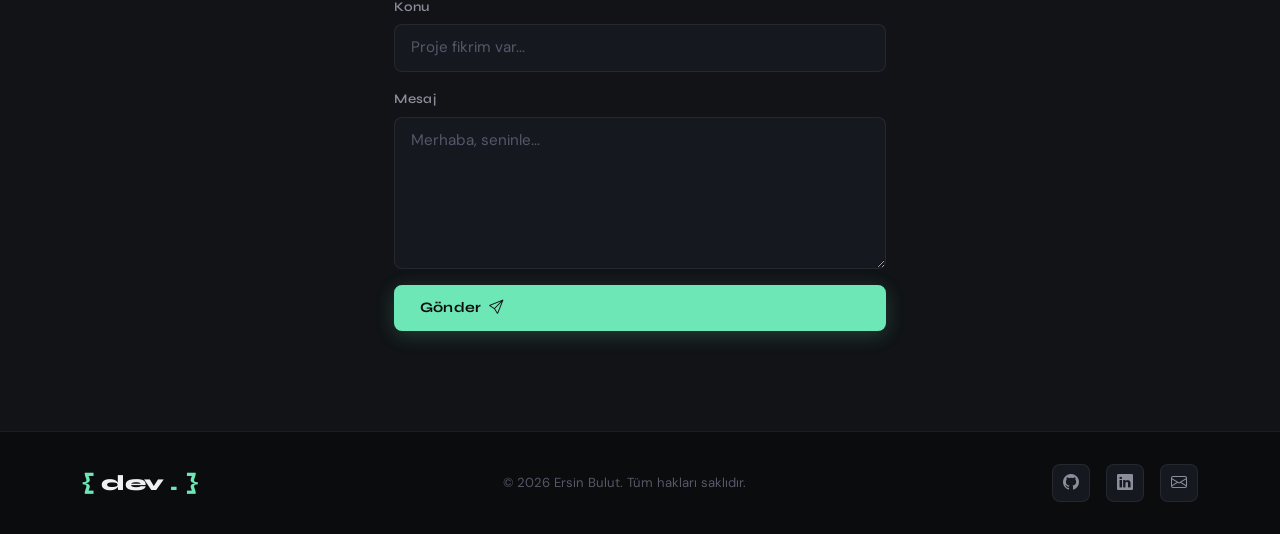
==== commit 9ac47377: "site güncellendi.." ====
--- a/index.html
+++ b/index.html
@@ -3,7 +3,7 @@
 <head>
   <meta charset="UTF-8" />
   <meta name="viewport" content="width=device-width, initial-scale=1.0" />
-  <title>DevPortfolio — Projeler & Çalışmalar</title>
+  <title>Ersin Bulut — C# & .NET Uzmanı | Yazılım Geliştirici</title>
 
   <!-- Bootstrap 5 -->
   <link href="https://cdn.jsdelivr.net/npm/bootstrap@5.3.3/dist/css/bootstrap.min.css" rel="stylesheet" />
@@ -85,8 +85,9 @@
 
           <!-- Açıklama -->
           <p class="hero-desc">
-            Full-stack geliştirici olarak modern web uygulamaları ve açık kaynak
-            projeleri geliştiriyorum. Temiz kod, güçlü mimari, etkileyici arayüzler.
+            C# ve .NET teknolojileri alanında 3+ yıl deneyimli yazılım geliştirici. 
+            ASP.NET MVC, WPF masaüstü uygulamaları ve Android mobil uygulamalar geliştiriyorum. 
+            Temiz kod, güçlü mimari ve veritabanı optimizasyonu odaklı çalışıyorum.
           </p>
 
           <!-- CTA Butonlar -->
@@ -107,18 +108,18 @@
           <div class="hero-deco-card">
             <div class="deco-line"></div>
             <div class="deco-stat">
-              <span class="deco-number">50+</span>
-              <span class="deco-label">Tamamlanan Proje</span>
+              <span class="deco-number">8+</span>
+              <span class="deco-label">Kurumsal Proje</span>
             </div>
             <div class="deco-divider"></div>
             <div class="deco-stat">
-              <span class="deco-number">3+</span>
+              <span class="deco-number">10k+</span>
+              <span class="deco-label">GitHub Commit</span>
+            </div>
+             <div class="deco-divider"></div>
+            <div class="deco-stat">
+              <span class="deco-number">+3</span>
               <span class="deco-label">Yıl Deneyim</span>
-            </div>
-            <div class="deco-divider"></div>
-            <div class="deco-stat">
-              <span class="deco-number">8k+</span>
-              <span class="deco-label">GitHub Commit</span>
             </div>
           </div>
         </div>
@@ -146,7 +147,7 @@
       <div class="filter-bar d-flex flex-wrap gap-2 mb-5" role="group" aria-label="Proje filtrele">
         <button class="filter-btn active" data-filter="all">Tümü</button>
         <button class="filter-btn" data-filter="web">Web</button>
-        <button class="filter-btn" data-filter="mobile">Mobil</button>
+        <button class="filter-btn" data-filter="masaüstü">Masaüstü</button>
         <button class="filter-btn" data-filter="ai">AI / ML</button>
       </div>
 
@@ -215,7 +216,7 @@
         <!-- /Proje 2 -->
 
         <!-- Proje 3: DevEMagiclineDesktop -->
-        <div class="col-md-6 col-xl-4 project-item" data-category="mobile">
+        <div class="col-md-6 col-xl-4 project-item" data-category="masaüstü">
           <div class="project-card">
             <div class="card-img-wrap">
               <img
@@ -281,7 +282,7 @@
           <div class="project-card">
             <div class="card-img-wrap">
               <img
-                src="https://images.unsplash.com/photo-1590959651373-a3db0f38a91a?w=800&q=80"
+                src="https://encrypted-tbn0.gstatic.com/images?q=tbn:ANd9GcTw1_ENbpYBtPZz0DA2Jo7o3GH68CI8c4pByQ&s"
                 alt="ApiProjeKampi — Yemek Tarifi Yönetim Sistemi"
                 loading="lazy"
               />
@@ -359,7 +360,7 @@
             />
             <div class="about-img-badge">
               <i class="bi bi-code-slash"></i>
-              <span>Full-Stack Dev</span>
+              <span>C# & .NET Uzmanı</span>
             </div>
           </div>
         </div>
@@ -369,25 +370,30 @@
           <span class="section-tag">// ben kimim</span>
           <h2 class="section-title mt-2">Hakkımda</h2>
           <p class="about-text">
-            Merhaba! Ben Ersin, kullanıcı odaklı web uygulamaları ve açık kaynak
-            araçlar geliştiren bir yazılım geliştiriciyim. Temiz mimariye,
-            performansa ve erişilebilirliğe önem veriyorum.
+            Merhaba! Ben Ersin Bulut, C# ve .NET teknolojileri konusunda 3+ yıl deneyimli yazılım geliştirici. 
+            ASP.NET MVC mimarisi ile web uygulamaları, WPF ile masaüstü uygulamaları ve Android mobil uygulamalar 
+            geliştiriyorum. Hem front-end hem back-end geliştirme alanlarında deneyime sahibim.
           </p>
           <p class="about-text">
-            Gündüz startup'larda ürün geliştiriyor, geceleri açık kaynak projelere
-            katkı sağlıyorum. Kod kadar tasarıma da önem verdiğimi fark etmişsinizdir.
+            Magicline Enerji'de Yazılım Proje Yöneticisi olarak elektrikli araç şarj istasyonu yönetim platformu 
+            üzerinde çalışıyorum. SQL Server, PostgreSQL ve MongoDB gibi veritabanı sistemleri ile REST API 
+            entegrasyonları konusunda uzmanlığa sahibim.
           </p>
 
           <!-- Teknoloji etiketleri -->
           <div class="tech-stack d-flex flex-wrap gap-2 mt-4">
             <span class="stack-tag">C#</span>
-            <span class="stack-tag">.NET</span>
-            <span class="stack-tag">.NET MAUİ</span>
-            <span class="stack-tag">Node.js</span>
-            <span class="stack-tag">Mongo DB</span>
+            <span class="stack-tag">.NET Core</span>
+            <span class="stack-tag">ASP.NET MVC</span>
+            <span class="stack-tag">WPF</span>
+            <span class="stack-tag">SQL Server</span>
             <span class="stack-tag">PostgreSQL</span>
-            <span class="stack-tag">Docker</span>
-            <span class="stack-tag">AWS</span>
+            <span class="stack-tag">MongoDB</span>
+            <span class="stack-tag">Entity Framework</span>
+            <span class="stack-tag">REST API</span>
+            <span class="stack-tag">Android</span>
+            <span class="stack-tag">Git</span>
+            <span class="stack-tag">DevExpress</span>
           </div>
 
           <a href="#contact" class="btn btn-primary-custom mt-4">
@@ -492,11 +498,11 @@
           <a href="https://github.com/ersinbulut" target="_blank" rel="noopener" class="social-link" aria-label="GitHub">
             <i class="bi bi-github"></i>
           </a>
-          <a href="https://linkedin.com/in/ersinbulut" target="_blank" rel="noopener" class="social-link" aria-label="LinkedIn">
+          <a href="https://linkedin.com/in/ersin-bulut-2a45371a7" target="_blank" rel="noopener" class="social-link" aria-label="LinkedIn">
             <i class="bi bi-linkedin"></i>
           </a>
-          <a href="https://twitter.com" target="_blank" rel="noopener" class="social-link" aria-label="Twitter / X">
-            <i class="bi bi-twitter-x"></i>
+          <a href="mailto:ersinbulut@magiclinesarj.com" class="social-link" aria-label="E-posta">
+            <i class="bi bi-envelope"></i>
           </a>
         </div>
 
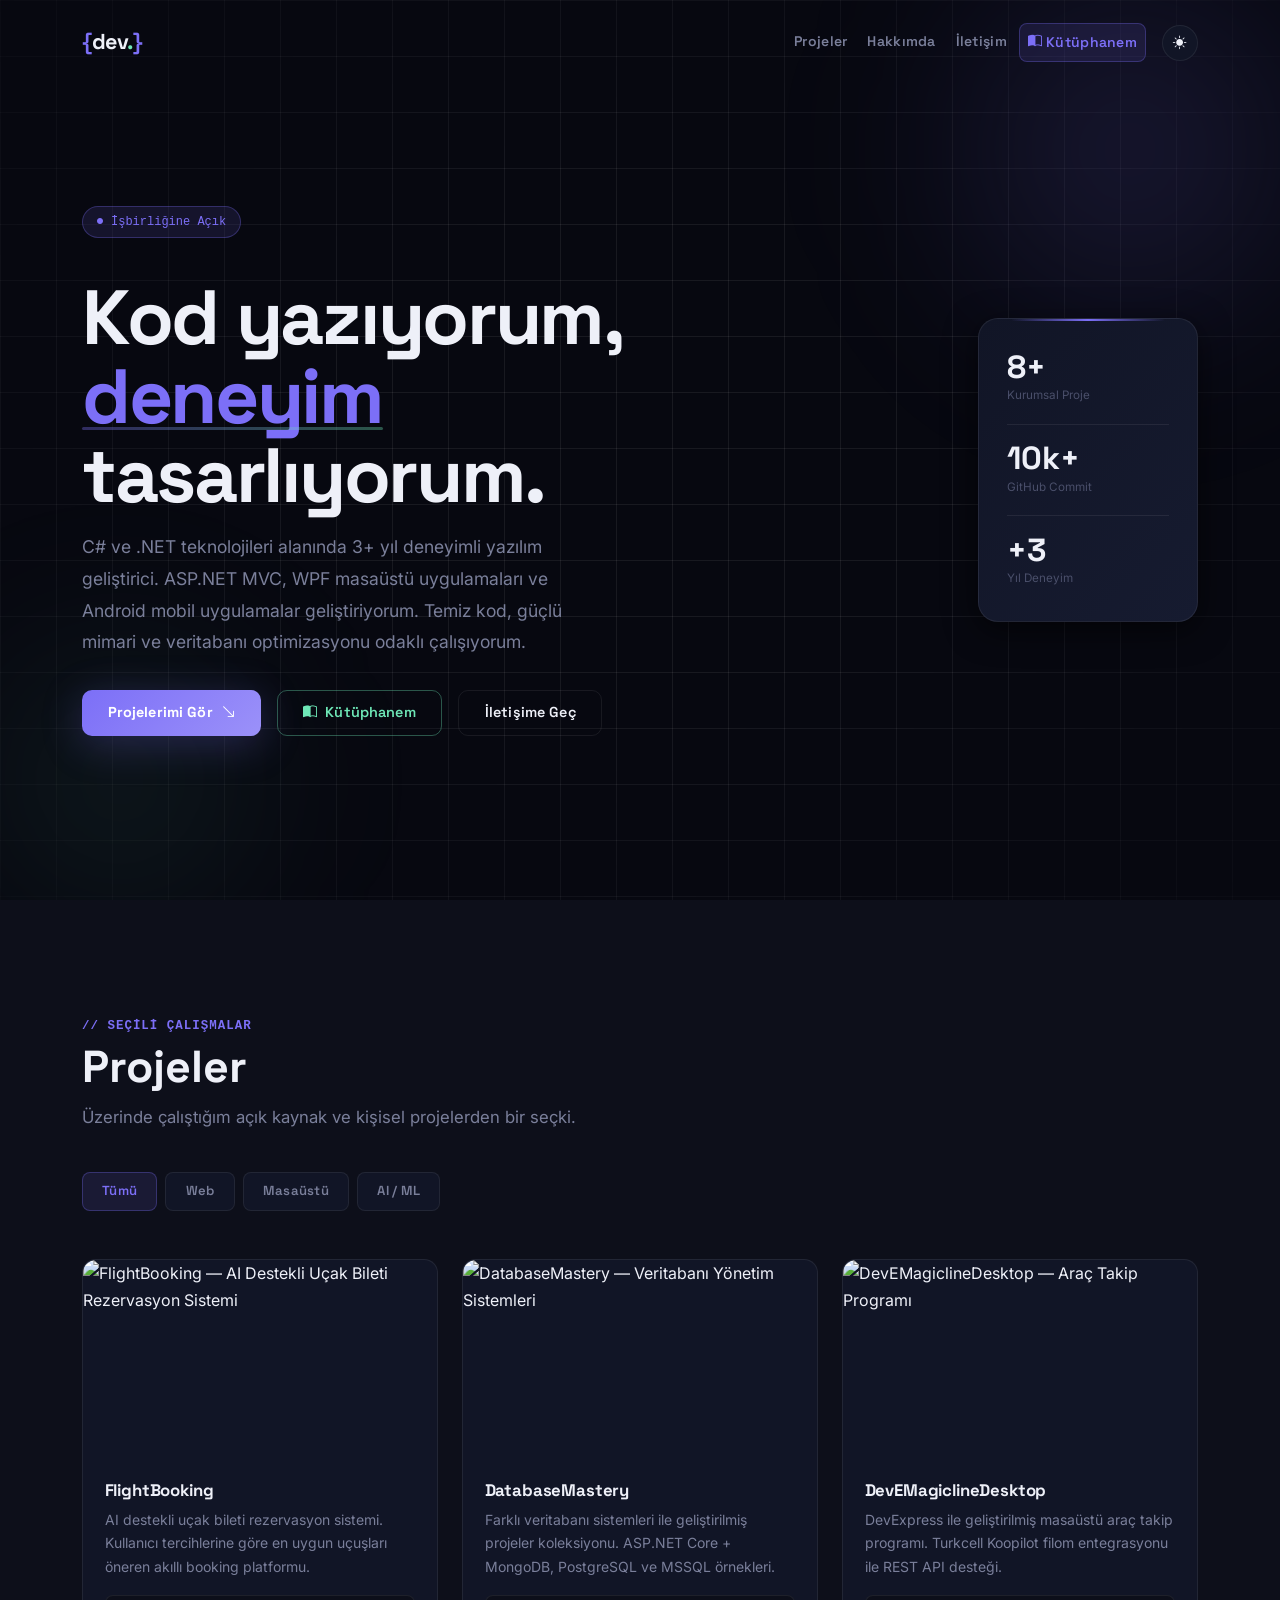
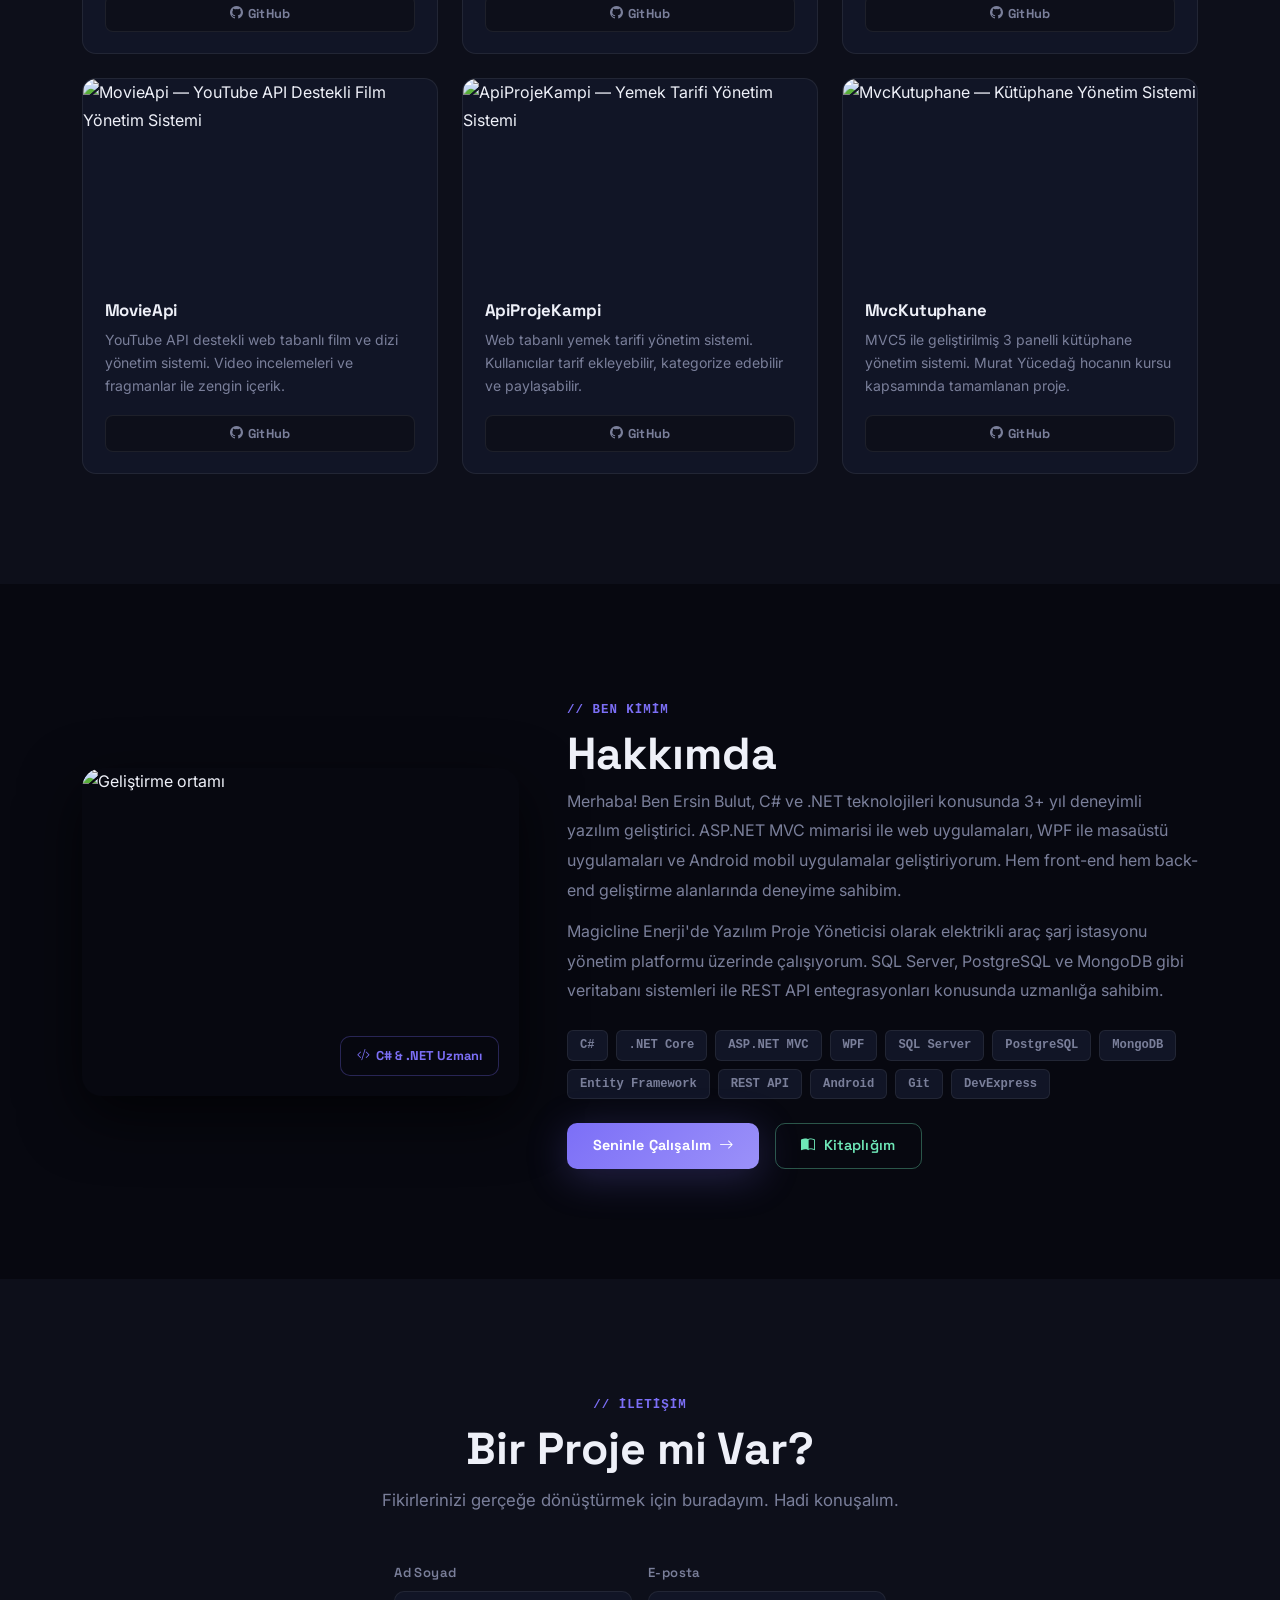
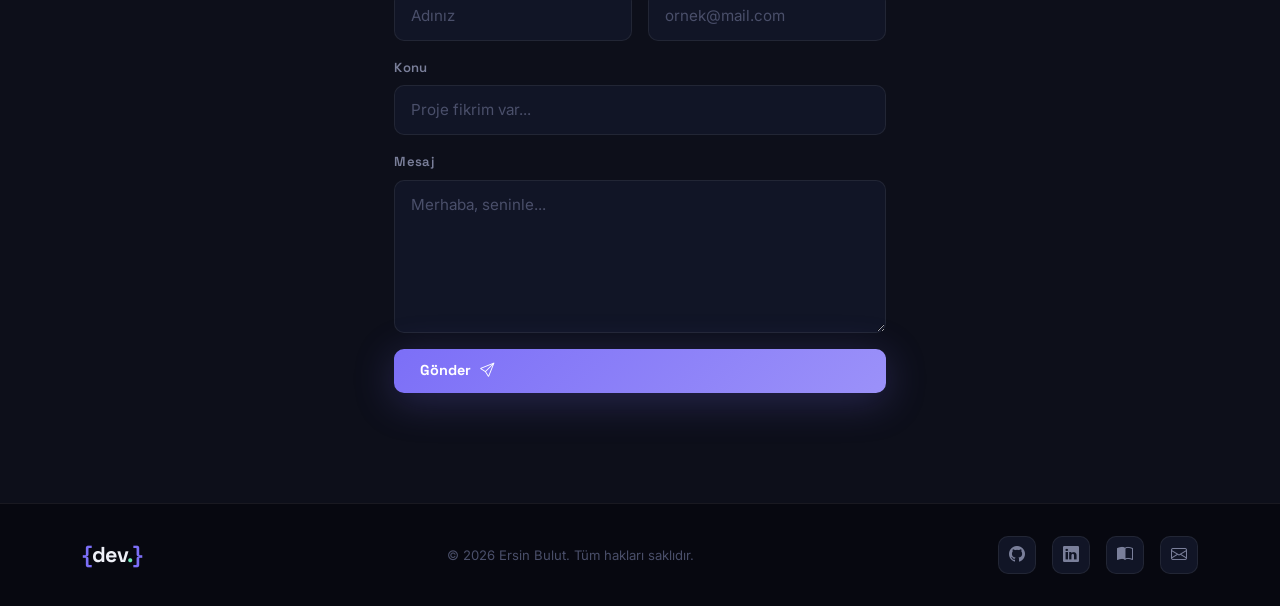
==== commit f170f2da: "Add files via upload" ====
--- a/index.html
+++ b/index.html
@@ -4,6 +4,7 @@
   <meta charset="UTF-8" />
   <meta name="viewport" content="width=device-width, initial-scale=1.0" />
   <title>Ersin Bulut — C# & .NET Uzmanı | Yazılım Geliştirici</title>
+  <meta name="description" content="C# ve .NET teknolojilerinde 3+ yıl deneyimli yazılım geliştirici. ASP.NET MVC, WPF, Android ve veritabanı optimizasyonu." />
 
   <!-- Bootstrap 5 -->
   <link href="https://cdn.jsdelivr.net/npm/bootstrap@5.3.3/dist/css/bootstrap.min.css" rel="stylesheet" />
@@ -11,8 +12,8 @@
   <!-- Bootstrap Icons -->
   <link href="https://cdn.jsdelivr.net/npm/bootstrap-icons@1.11.3/font/bootstrap-icons.min.css" rel="stylesheet" />
 
-  <!-- Google Fonts: Syne (display) + DM Sans (body) -->
-  <link href="https://fonts.googleapis.com/css2?family=Syne:wght@400;600;700;800&family=DM+Sans:ital,wght@0,300;0,400;0,500;1,300&display=swap" rel="stylesheet" />
+  <!-- Google Fonts: Inter + Space Grotesk -->
+  <link href="https://fonts.googleapis.com/css2?family=Space+Grotesk:wght@300;400;500;600;700&family=Inter:wght@300;400;500;600&display=swap" rel="stylesheet" />
 
   <!-- Custom CSS -->
   <link rel="stylesheet" href="style.css" />
@@ -25,14 +26,11 @@
 
       <!-- Logo -->
       <a class="navbar-brand" href="#hero">
-        <span class="brand-bracket">{</span>
-        <span class="brand-name">dev</span>
-        <span class="brand-dot">.</span>
-        <span class="brand-bracket">}</span>
+        <span class="brand-bracket">{</span><span class="brand-name">dev</span><span class="brand-dot">.</span><span class="brand-bracket">}</span>
       </a>
 
-      <!-- Dark Mode Toggle (masaüstü) -->
-      <div class="d-flex align-items-center order-lg-last ms-lg-3">
+      <!-- Dark Mode Toggle -->
+      <div class="d-flex align-items-center order-lg-last ms-lg-3 gap-2">
         <button class="theme-toggle" id="themeToggle" aria-label="Temayı değiştir">
           <i class="bi bi-sun-fill" id="themeIcon"></i>
         </button>
@@ -52,6 +50,11 @@
           <li class="nav-item"><a class="nav-link" href="#projects">Projeler</a></li>
           <li class="nav-item"><a class="nav-link" href="#about">Hakkımda</a></li>
           <li class="nav-item"><a class="nav-link" href="#contact">İletişim</a></li>
+          <li class="nav-item">
+            <a class="nav-link nav-link-library" href="kutuphane.html">
+              <i class="bi bi-book-half me-1"></i>Kütüphanem
+            </a>
+          </li>
         </ul>
       </div>
 
@@ -62,40 +65,47 @@
 
   <!-- ========== HERO ========== -->
   <section id="hero" class="hero-section d-flex align-items-center">
-    <!-- Dekoratif arka plan grid -->
+    <!-- Animated grid bg -->
     <div class="hero-grid" aria-hidden="true"></div>
+    <!-- Glow orbs -->
+    <div class="hero-orb orb-1" aria-hidden="true"></div>
+    <div class="hero-orb orb-2" aria-hidden="true"></div>
 
     <div class="container position-relative z-1">
       <div class="row align-items-center">
         <div class="col-lg-8">
 
-          <!-- Etiket -->
-          <div class="hero-label mb-3">
+          <!-- Badge -->
+          <div class="hero-label mb-4">
             <span class="badge-label">
               <i class="bi bi-circle-fill pulse-dot"></i>
-            İşbirliğine Açık 
+              İşbirliğine Açık
             </span>
           </div>
 
-          <!-- Başlık -->
+          <!-- Title -->
           <h1 class="hero-title">
             Kod yazıyorum,<br />
             <span class="hero-accent">deneyim</span> tasarlıyorum.
           </h1>
 
-          <!-- Açıklama -->
+          <!-- Description -->
           <p class="hero-desc">
-            C# ve .NET teknolojileri alanında 3+ yıl deneyimli yazılım geliştirici. 
-            ASP.NET MVC, WPF masaüstü uygulamaları ve Android mobil uygulamalar geliştiriyorum. 
+            C# ve .NET teknolojileri alanında 3+ yıl deneyimli yazılım geliştirici.
+            ASP.NET MVC, WPF masaüstü uygulamaları ve Android mobil uygulamalar geliştiriyorum.
             Temiz kod, güçlü mimari ve veritabanı optimizasyonu odaklı çalışıyorum.
           </p>
 
-          <!-- CTA Butonlar -->
+          <!-- CTA -->
           <div class="hero-cta d-flex flex-wrap gap-3">
             <a href="#projects" class="btn btn-primary-custom">
               Projelerimi Gör
               <i class="bi bi-arrow-down-right ms-2"></i>
             </a>
+            <a href="kutuphane.html" class="btn btn-library-custom">
+              <i class="bi bi-book-half me-2"></i>
+              Kütüphanem
+            </a>
             <a href="#contact" class="btn btn-outline-custom">
               İletişime Geç
             </a>
@@ -103,7 +113,7 @@
 
         </div>
 
-        <!-- Sağ: dekoratif kutu -->
+        <!-- Right deco card -->
         <div class="col-lg-4 d-none d-lg-flex justify-content-end">
           <div class="hero-deco-card">
             <div class="deco-line"></div>
@@ -116,7 +126,7 @@
               <span class="deco-number">10k+</span>
               <span class="deco-label">GitHub Commit</span>
             </div>
-             <div class="deco-divider"></div>
+            <div class="deco-divider"></div>
             <div class="deco-stat">
               <span class="deco-number">+3</span>
               <span class="deco-label">Yıl Deneyim</span>
@@ -134,16 +144,13 @@
   <section id="projects" class="projects-section">
     <div class="container">
 
-      <!-- Bölüm başlığı -->
       <div class="section-header">
         <span class="section-tag">// seçili çalışmalar</span>
         <h2 class="section-title">Projeler</h2>
-        <p class="section-desc">
-          Üzerinde çalıştığım açık kaynak ve kişisel projelerden bir seçki.
-        </p>
-      </div>
-
-      <!-- Filtre Butonları -->
+        <p class="section-desc">Üzerinde çalıştığım açık kaynak ve kişisel projelerden bir seçki.</p>
+      </div>
+
+      <!-- Filter -->
       <div class="filter-bar d-flex flex-wrap gap-2 mb-5" role="group" aria-label="Proje filtrele">
         <button class="filter-btn active" data-filter="all">Tümü</button>
         <button class="filter-btn" data-filter="web">Web</button>
@@ -151,18 +158,15 @@
         <button class="filter-btn" data-filter="ai">AI / ML</button>
       </div>
 
-      <!-- Proje Kartları -->
+      <!-- Project Cards -->
       <div class="row g-4" id="projectGrid">
 
         <!-- Proje 1: FlightBooking -->
         <div class="col-md-6 col-xl-4 project-item" data-category="ai">
           <div class="project-card">
             <div class="card-img-wrap">
-              <img
-                src="https://images.unsplash.com/photo-1436491865332-7a61a109cc05?w=800&q=80"
-                alt="FlightBooking — AI Destekli Uçak Bileti Rezervasyon Sistemi"
-                loading="lazy"
-              />
+              <img src="https://images.unsplash.com/photo-1436491865332-7a61a109cc05?w=800&q=80"
+                   alt="FlightBooking — AI Destekli Uçak Bileti Rezervasyon Sistemi" loading="lazy" />
               <div class="card-img-overlay">
                 <span class="tech-badge">AI/ML</span>
                 <span class="tech-badge">Booking System</span>
@@ -171,9 +175,7 @@
             </div>
             <div class="card-body-custom">
               <h3 class="project-name">FlightBooking</h3>
-              <p class="project-desc">
-                AI destekli uçak bileti rezervasyon sistemi. Kullanıcı tercihlerine göre en uygun uçuşları öneren akıllı booking platformu.
-              </p>
+              <p class="project-desc">AI destekli uçak bileti rezervasyon sistemi. Kullanıcı tercihlerine göre en uygun uçuşları öneren akıllı booking platformu.</p>
               <div class="card-actions">
                 <a href="https://github.com/ersinbulut/FlightBooking" target="_blank" rel="noopener" class="btn-card btn-github">
                   <i class="bi bi-github"></i> GitHub
@@ -182,17 +184,13 @@
             </div>
           </div>
         </div>
-        <!-- /Proje 1 -->
 
         <!-- Proje 2: DatabaseMastery -->
         <div class="col-md-6 col-xl-4 project-item" data-category="web">
           <div class="project-card">
             <div class="card-img-wrap">
-              <img
-                src="https://images.unsplash.com/photo-1558494949-ef010cbdcc31?w=800&q=80"
-                alt="DatabaseMastery — Veritabanı Yönetim Sistemleri"
-                loading="lazy"
-              />
+              <img src="https://images.unsplash.com/photo-1558494949-ef010cbdcc31?w=800&q=80"
+                   alt="DatabaseMastery — Veritabanı Yönetim Sistemleri" loading="lazy" />
               <div class="card-img-overlay">
                 <span class="tech-badge">ASP.NET Core</span>
                 <span class="tech-badge">MongoDB</span>
@@ -202,9 +200,7 @@
             </div>
             <div class="card-body-custom">
               <h3 class="project-name">DatabaseMastery</h3>
-              <p class="project-desc">
-                Farklı veritabanı sistemleri ile geliştirilmiş projeler koleksiyonu. ASP.NET Core + MongoDB, PostgreSQL ve MSSQL örnekleri.
-              </p>
+              <p class="project-desc">Farklı veritabanı sistemleri ile geliştirilmiş projeler koleksiyonu. ASP.NET Core + MongoDB, PostgreSQL ve MSSQL örnekleri.</p>
               <div class="card-actions">
                 <a href="https://github.com/ersinbulut/DatabaseMastery" target="_blank" rel="noopener" class="btn-card btn-github">
                   <i class="bi bi-github"></i> GitHub
@@ -213,17 +209,13 @@
             </div>
           </div>
         </div>
-        <!-- /Proje 2 -->
 
         <!-- Proje 3: DevEMagiclineDesktop -->
         <div class="col-md-6 col-xl-4 project-item" data-category="masaüstü">
           <div class="project-card">
             <div class="card-img-wrap">
-              <img
-                src="https://images.unsplash.com/photo-1551288049-bebda4e38f71?w=800&q=80"
-                alt="DevEMagiclineDesktop — Araç Takip Programı"
-                loading="lazy"
-              />
+              <img src="https://images.unsplash.com/photo-1551288049-bebda4e38f71?w=800&q=80"
+                   alt="DevEMagiclineDesktop — Araç Takip Programı" loading="lazy" />
               <div class="card-img-overlay">
                 <span class="tech-badge">DevExpress</span>
                 <span class="tech-badge">Desktop</span>
@@ -233,28 +225,22 @@
             </div>
             <div class="card-body-custom">
               <h3 class="project-name">DevEMagiclineDesktop</h3>
-              <p class="project-desc">
-                DevExpress ile geliştirilmiş masaüstü araç takip programı. Turkcell Koopilot filom entegrasyonu ile REST API desteği.
-              </p>
-              <div class="card-actions">
-                <a href="https://github.com/ersinbulut/DevEMagiclineDesktop" target="_blank" rel="noopener" class="btn-card btn-github">
-                  <i class="bi bi-github"></i> GitHub
-                </a>
-              </div>
-            </div>
-          </div>
-        </div>
-        <!-- /Proje 3 -->
+              <p class="project-desc">DevExpress ile geliştirilmiş masaüstü araç takip programı. Turkcell Koopilot filom entegrasyonu ile REST API desteği.</p>
+              <div class="card-actions">
+                <a href="https://github.com/ersinbulut/Projegorselleri" target="_blank" rel="noopener" class="btn-card btn-github">
+                  <i class="bi bi-github"></i> GitHub
+                </a>
+              </div>
+            </div>
+          </div>
+        </div>
 
         <!-- Proje 4: MovieApi -->
         <div class="col-md-6 col-xl-4 project-item" data-category="web">
           <div class="project-card">
             <div class="card-img-wrap">
-              <img
-                src="https://images.unsplash.com/photo-1574375927938-d5a98e8ffe85?w=800&q=80"
-                alt="MovieApi — YouTube API Destekli Film Yönetim Sistemi"
-                loading="lazy"
-              />
+              <img src="https://images.unsplash.com/photo-1574375927938-d5a98e8ffe85?w=800&q=80"
+                   alt="MovieApi — YouTube API Destekli Film Yönetim Sistemi" loading="lazy" />
               <div class="card-img-overlay">
                 <span class="tech-badge">YouTube API</span>
                 <span class="tech-badge">Web</span>
@@ -264,9 +250,7 @@
             </div>
             <div class="card-body-custom">
               <h3 class="project-name">MovieApi</h3>
-              <p class="project-desc">
-                YouTube API destekli web tabanlı film ve dizi yönetim sistemi. Video incelemeleri ve fragmanlar ile zengin içerik.
-              </p>
+              <p class="project-desc">YouTube API destekli web tabanlı film ve dizi yönetim sistemi. Video incelemeleri ve fragmanlar ile zengin içerik.</p>
               <div class="card-actions">
                 <a href="https://github.com/ersinbulut/MovieApi" target="_blank" rel="noopener" class="btn-card btn-github">
                   <i class="bi bi-github"></i> GitHub
@@ -275,17 +259,13 @@
             </div>
           </div>
         </div>
-        <!-- /Proje 4 -->
 
         <!-- Proje 5: ApiProjeKampi -->
         <div class="col-md-6 col-xl-4 project-item" data-category="web">
           <div class="project-card">
             <div class="card-img-wrap">
-              <img
-                src="https://encrypted-tbn0.gstatic.com/images?q=tbn:ANd9GcTw1_ENbpYBtPZz0DA2Jo7o3GH68CI8c4pByQ&s"
-                alt="ApiProjeKampi — Yemek Tarifi Yönetim Sistemi"
-                loading="lazy"
-              />
+              <img src="https://images.unsplash.com/photo-1498837167922-ddd27525d352?w=800&q=80"
+                   alt="ApiProjeKampi — Yemek Tarifi Yönetim Sistemi" loading="lazy" />
               <div class="card-img-overlay">
                 <span class="tech-badge">Web</span>
                 <span class="tech-badge">Recipe Management</span>
@@ -294,9 +274,7 @@
             </div>
             <div class="card-body-custom">
               <h3 class="project-name">ApiProjeKampi</h3>
-              <p class="project-desc">
-                Web tabanlı yemek tarifi yönetim sistemi. Kullanıcılar tarif ekleyebilir, kategorize edebilir ve paylaşabilir.
-              </p>
+              <p class="project-desc">Web tabanlı yemek tarifi yönetim sistemi. Kullanıcılar tarif ekleyebilir, kategorize edebilir ve paylaşabilir.</p>
               <div class="card-actions">
                 <a href="https://github.com/ersinbulut/ApiProjeKampi" target="_blank" rel="noopener" class="btn-card btn-github">
                   <i class="bi bi-github"></i> GitHub
@@ -305,17 +283,13 @@
             </div>
           </div>
         </div>
-        <!-- /Proje 5 -->
 
         <!-- Proje 6: MvcKutuphane -->
         <div class="col-md-6 col-xl-4 project-item" data-category="web">
           <div class="project-card">
             <div class="card-img-wrap">
-              <img
-                src="https://images.unsplash.com/photo-1521587760476-6c12a4b040da?w=800&q=80"
-                alt="MvcKutuphane — Kütüphane Yönetim Sistemi"
-                loading="lazy"
-              />
+              <img src="https://images.unsplash.com/photo-1521587760476-6c12a4b040da?w=800&q=80"
+                   alt="MvcKutuphane — Kütüphane Yönetim Sistemi" loading="lazy" />
               <div class="card-img-overlay">
                 <span class="tech-badge">ASP.NET MVC5</span>
                 <span class="tech-badge">Library System</span>
@@ -324,9 +298,7 @@
             </div>
             <div class="card-body-custom">
               <h3 class="project-name">MvcKutuphane</h3>
-              <p class="project-desc">
-                📚 MVC5 ile geliştirilmiş 3 panelli kütüphane yönetim sistemi. Murat Yücedağ hocanın kursu kapsamında tamamlanan proje.
-              </p>
+              <p class="project-desc">MVC5 ile geliştirilmiş 3 panelli kütüphane yönetim sistemi. Murat Yücedağ hocanın kursu kapsamında tamamlanan proje.</p>
               <div class="card-actions">
                 <a href="https://github.com/ersinbulut/MvcKutuphane" target="_blank" rel="noopener" class="btn-card btn-github">
                   <i class="bi bi-github"></i> GitHub
@@ -335,10 +307,9 @@
             </div>
           </div>
         </div>
-        <!-- /Proje 6 -->
-
-      </div>
-      <!-- /Proje Kartları -->
+
+      </div>
+      <!-- /Project Cards -->
 
     </div>
   </section>
@@ -350,14 +321,11 @@
     <div class="container">
       <div class="row align-items-center g-5">
 
-        <!-- Sol: Görsel -->
+        <!-- Left: Image -->
         <div class="col-lg-5">
           <div class="about-img-wrap">
-            <img
-              src="https://images.unsplash.com/photo-1571171637578-41bc2dd41cd2?w=800&q=80"
-              alt="Geliştirme ortamı"
-              class="about-img"
-            />
+            <img src="https://images.unsplash.com/photo-1571171637578-41bc2dd41cd2?w=800&q=80"
+                 alt="Geliştirme ortamı" class="about-img" />
             <div class="about-img-badge">
               <i class="bi bi-code-slash"></i>
               <span>C# & .NET Uzmanı</span>
@@ -365,22 +333,22 @@
           </div>
         </div>
 
-        <!-- Sağ: Metin -->
+        <!-- Right: Text -->
         <div class="col-lg-7">
           <span class="section-tag">// ben kimim</span>
           <h2 class="section-title mt-2">Hakkımda</h2>
           <p class="about-text">
-            Merhaba! Ben Ersin Bulut, C# ve .NET teknolojileri konusunda 3+ yıl deneyimli yazılım geliştirici. 
-            ASP.NET MVC mimarisi ile web uygulamaları, WPF ile masaüstü uygulamaları ve Android mobil uygulamalar 
+            Merhaba! Ben Ersin Bulut, C# ve .NET teknolojileri konusunda 3+ yıl deneyimli yazılım geliştirici.
+            ASP.NET MVC mimarisi ile web uygulamaları, WPF ile masaüstü uygulamaları ve Android mobil uygulamalar
             geliştiriyorum. Hem front-end hem back-end geliştirme alanlarında deneyime sahibim.
           </p>
           <p class="about-text">
-            Magicline Enerji'de Yazılım Proje Yöneticisi olarak elektrikli araç şarj istasyonu yönetim platformu 
-            üzerinde çalışıyorum. SQL Server, PostgreSQL ve MongoDB gibi veritabanı sistemleri ile REST API 
+            Magicline Enerji'de Yazılım Proje Yöneticisi olarak elektrikli araç şarj istasyonu yönetim platformu
+            üzerinde çalışıyorum. SQL Server, PostgreSQL ve MongoDB gibi veritabanı sistemleri ile REST API
             entegrasyonları konusunda uzmanlığa sahibim.
           </p>
 
-          <!-- Teknoloji etiketleri -->
+          <!-- Tech stack -->
           <div class="tech-stack d-flex flex-wrap gap-2 mt-4">
             <span class="stack-tag">C#</span>
             <span class="stack-tag">.NET Core</span>
@@ -396,10 +364,16 @@
             <span class="stack-tag">DevExpress</span>
           </div>
 
-          <a href="#contact" class="btn btn-primary-custom mt-4">
-            Seninle Çalışalım
-            <i class="bi bi-arrow-right ms-2"></i>
-          </a>
+          <div class="d-flex gap-3 mt-4 flex-wrap">
+            <a href="#contact" class="btn btn-primary-custom">
+              Seninle Çalışalım
+              <i class="bi bi-arrow-right ms-2"></i>
+            </a>
+            <a href="kutuphane.html" class="btn btn-library-custom">
+              <i class="bi bi-book-half me-2"></i>
+              Kitaplığım
+            </a>
+          </div>
         </div>
 
       </div>
@@ -416,17 +390,12 @@
         <div class="text-center mb-5">
           <span class="section-tag">// iletişim</span>
           <h2 class="section-title mt-2">Bir Proje mi Var?</h2>
-          <p class="section-desc">
-            Fikirlerinizi gerçeğe dönüştürmek için buradayım.
-            Hadi konuşalım.
-          </p>
-        </div>
-
-        <!-- İletişim Formu -->
+          <p class="section-desc mx-auto">Fikirlerinizi gerçeğe dönüştürmek için buradayım. Hadi konuşalım.</p>
+        </div>
+
         <div class="row justify-content-center">
           <div class="col-lg-7">
             <form class="contact-form" id="contactForm" novalidate>
-
               <div class="row g-3">
                 <div class="col-md-6">
                   <div class="form-group-custom">
@@ -453,15 +422,13 @@
                   </div>
                 </div>
                 <div class="col-12 text-center">
-                  <button type="submit" class="btn btn-primary-custom w-100">
+                  <button type="submit" class="btn btn-primary-custom w-100" id="submitBtn">
                     Gönder
                     <i class="bi bi-send ms-2"></i>
                   </button>
                 </div>
               </div>
-
             </form>
-            <!-- Başarı mesajı (gizli) -->
             <div id="formSuccess" class="form-success d-none">
               <i class="bi bi-check-circle-fill"></i>
               Mesajın alındı! En kısa sürede dönüş yapacağım.
@@ -480,20 +447,14 @@
     <div class="container">
       <div class="footer-inner d-flex flex-column flex-md-row align-items-center justify-content-between gap-3">
 
-        <!-- Logo -->
         <a class="navbar-brand" href="#hero">
-          <span class="brand-bracket">{</span>
-          <span class="brand-name">dev</span>
-          <span class="brand-dot">.</span>
-          <span class="brand-bracket">}</span>
+          <span class="brand-bracket">{</span><span class="brand-name">dev</span><span class="brand-dot">.</span><span class="brand-bracket">}</span>
         </a>
 
-        <!-- Copyright -->
         <p class="footer-copy mb-0">
           &copy; <span id="footerYear"></span> Ersin Bulut. Tüm hakları saklıdır.
         </p>
 
-        <!-- Sosyal medya -->
         <div class="social-links d-flex gap-3">
           <a href="https://github.com/ersinbulut" target="_blank" rel="noopener" class="social-link" aria-label="GitHub">
             <i class="bi bi-github"></i>
@@ -501,6 +462,9 @@
           <a href="https://linkedin.com/in/ersin-bulut-2a45371a7" target="_blank" rel="noopener" class="social-link" aria-label="LinkedIn">
             <i class="bi bi-linkedin"></i>
           </a>
+          <a href="kutuphane.html" class="social-link" aria-label="Kütüphane">
+            <i class="bi bi-book-half"></i>
+          </a>
           <a href="mailto:ersinbulut@magiclinesarj.com" class="social-link" aria-label="E-posta">
             <i class="bi bi-envelope"></i>
           </a>
@@ -512,7 +476,7 @@
   <!-- /FOOTER -->
 
 
-  <!-- Sayfa başına dön butonu -->
+  <!-- Back to top -->
   <button class="back-to-top" id="backToTop" aria-label="Sayfanın başına dön">
     <i class="bi bi-arrow-up"></i>
   </button>
--- a/style.css
+++ b/style.css
@@ -1,796 +1,264 @@
-/* ==========================================================================
-   DEV PORTFOLIO — style.css
-   Tema: Editorial/Magazine — Syne (display) + DM Sans (body)
-   ========================================================================== */
-
-/* ─── CSS Değişkenleri ─────────────────────────────────────────────────── */
+/* DEV PORTFOLIO — Modern style.css */
+/* Fonts: Space Grotesk + Inter */
+
 :root {
-  /* Renkler — Koyu Tema (varsayılan) */
-  --bg-primary:      #0b0c0e;
-  --bg-secondary:    #111316;
-  --bg-card:         #161820;
-  --bg-card-hover:   #1c1e28;
-
-  --text-primary:    #f0f0f2;
-  --text-secondary:  #8a8d9a;
-  --text-muted:      #555869;
-
-  --accent:          #6ee7b7;     /* Mint yeşil — ana vurgu */
-  --accent-dim:      rgba(110, 231, 183, 0.12);
-  --accent-hover:    #34d399;
-
-  --border:          rgba(255, 255, 255, 0.07);
-  --border-accent:   rgba(110, 231, 183, 0.25);
-
-  --shadow-sm:       0 2px 12px rgba(0, 0, 0, 0.4);
-  --shadow-md:       0 8px 32px rgba(0, 0, 0, 0.5);
-  --shadow-lg:       0 20px 60px rgba(0, 0, 0, 0.6);
-  --shadow-accent:   0 8px 32px rgba(110, 231, 183, 0.15);
-
-  /* Yazı tipleri */
-  --font-display: 'Syne', sans-serif;
-  --font-body:    'DM Sans', sans-serif;
-
-  /* Geçiş süresi */
-  --transition: 0.3s cubic-bezier(0.4, 0, 0.2, 1);
-}
-
-/* ─── Açık Tema Overrides ─────────────────────────────────────────────── */
+  --bg-primary:    #070810;
+  --bg-secondary:  #0d0f1a;
+  --bg-card:       #111526;
+  --bg-card-hover: #161b30;
+
+  --text-primary:   #eef0f8;
+  --text-secondary: #7a7f9a;
+  --text-muted:     #4a4f6a;
+
+  --accent:       #7c6ff7;
+  --accent-2:     #6ee7b7;
+  --accent-dim:   rgba(124,111,247,0.12);
+  --accent-hover: #9b91f9;
+
+  --border:        rgba(255,255,255,0.07);
+  --border-accent: rgba(124,111,247,0.3);
+
+  --shadow-sm: 0 2px 12px rgba(0,0,0,0.5);
+  --shadow-md: 0 8px 32px rgba(0,0,0,0.6);
+  --shadow-lg: 0 20px 60px rgba(0,0,0,0.7);
+  --shadow-accent: 0 8px 40px rgba(124,111,247,0.25);
+
+  --font-display: 'Space Grotesk', sans-serif;
+  --font-body:    'Inter', sans-serif;
+  --transition:   0.3s cubic-bezier(0.4,0,0.2,1);
+  --radius:       14px;
+}
+
 [data-theme="light"] {
-  --bg-primary:    #f8f8f6;
-  --bg-secondary:  #f0f0ec;
+  --bg-primary:    #f4f4f8;
+  --bg-secondary:  #ebebf2;
   --bg-card:       #ffffff;
-  --bg-card-hover: #f5f5f2;
-
-  --text-primary:   #0f1012;
-  --text-secondary: #555869;
-  --text-muted:     #9a9daa;
-
-  --accent:         #059669;
-  --accent-dim:     rgba(5, 150, 105, 0.08);
-  --accent-hover:   #047857;
-
-  --border:         rgba(0, 0, 0, 0.08);
-  --border-accent:  rgba(5, 150, 105, 0.25);
-
-  --shadow-sm:  0 2px 12px rgba(0, 0, 0, 0.06);
-  --shadow-md:  0 8px 32px rgba(0, 0, 0, 0.10);
-  --shadow-lg:  0 20px 60px rgba(0, 0, 0, 0.12);
-  --shadow-accent: 0 8px 32px rgba(5, 150, 105, 0.12);
-}
-
-/* ─── Reset & Temel Stiller ───────────────────────────────────────────── */
-*, *::before, *::after { box-sizing: border-box; margin: 0; padding: 0; }
-
-html {
-  scroll-behavior: smooth;
-  scroll-padding-top: 72px; /* navbar yüksekliği */
-}
-
-body {
-  font-family: var(--font-body);
-  background-color: var(--bg-primary);
-  color: var(--text-primary);
-  font-size: 1rem;
-  line-height: 1.7;
-  transition: background-color var(--transition), color var(--transition);
-  overflow-x: hidden;
-}
-
-img { display: block; max-width: 100%; }
-a  { text-decoration: none; color: inherit; }
-
-/* ─── Tipografi ───────────────────────────────────────────────────────── */
-h1, h2, h3 { font-family: var(--font-display); font-weight: 700; }
-
-/* ─── Bölüm ortak başlık ──────────────────────────────────────────────── */
-.section-tag {
-  font-family: 'Courier New', monospace;
-  font-size: 0.8rem;
-  font-weight: 600;
-  letter-spacing: 0.05em;
-  color: var(--accent);
-  text-transform: uppercase;
-}
-
-.section-title {
-  font-size: clamp(2rem, 4vw, 2.8rem);
-  font-weight: 800;
-  color: var(--text-primary);
-  line-height: 1.15;
-  margin-top: 0.25rem;
-}
-
-.section-desc {
-  color: var(--text-secondary);
-  font-size: 1.05rem;
-  max-width: 520px;
-  margin-top: 0.75rem;
-}
-
-.section-header {
-  margin-bottom: 2.5rem;
-}
-
-/* ━━━━━━━━━━━━━━━━━━━━━━━━━━━━━━━━━━━━━━━━━━━━━━━━━━━━━━━━━━━━━━━━━━━━━━
-   NAVBAR
-━━━━━━━━━━━━━━━━━━━━━━━━━━━━━━━━━━━━━━━━━━━━━━━━━━━━━━━━━━━━━━━━━━━━━━ */
-#mainNav {
-  background: transparent;
-  padding: 1.25rem 0;
-  transition: background var(--transition), box-shadow var(--transition), padding var(--transition);
-  z-index: 1000;
-}
-
-#mainNav.scrolled {
-  background: var(--bg-secondary);
-  backdrop-filter: blur(12px);
-  -webkit-backdrop-filter: blur(12px);
-  box-shadow: var(--shadow-sm);
-  padding: 0.75rem 0;
-  border-bottom: 1px solid var(--border);
-}
-
-/* Logo */
-.navbar-brand {
-  font-family: var(--font-display);
-  font-size: 1.35rem;
-  font-weight: 800;
-  letter-spacing: -0.02em;
-  transition: opacity var(--transition);
-}
-.navbar-brand:hover { opacity: 0.8; }
-.brand-bracket { color: var(--accent); }
-.brand-name    { color: var(--text-primary); }
-.brand-dot     { color: var(--accent); }
-
-/* Nav links */
-.navbar-nav .nav-link {
-  font-family: var(--font-display);
-  font-weight: 600;
-  font-size: 0.9rem;
-  letter-spacing: 0.03em;
-  color: var(--text-secondary);
-  padding: 0.4rem 0.75rem;
-  border-radius: 6px;
-  transition: color var(--transition), background var(--transition);
-  position: relative;
-}
-
-.navbar-nav .nav-link::after {
-  content: '';
-  position: absolute;
-  bottom: 2px; left: 50%; right: 50%;
-  height: 1.5px;
-  background: var(--accent);
-  transition: left var(--transition), right var(--transition);
-}
-.navbar-nav .nav-link:hover { color: var(--text-primary); }
-.navbar-nav .nav-link:hover::after { left: 0.75rem; right: 0.75rem; }
-
-/* Hamburger özel */
-.navbar-toggler {
-  border: none;
-  background: none;
-  padding: 0.25rem;
-  display: flex;
-  flex-direction: column;
-  gap: 5px;
-  cursor: pointer;
-}
-.navbar-toggler:focus { box-shadow: none; }
-.toggler-bar {
-  display: block;
-  width: 22px;
-  height: 2px;
-  background: var(--text-primary);
-  border-radius: 2px;
-  transition: var(--transition);
-}
-
-/* Dark Mode Toggle */
-.theme-toggle {
-  background: var(--bg-card);
-  border: 1px solid var(--border);
-  color: var(--text-primary);
-  width: 36px;
-  height: 36px;
-  border-radius: 50%;
-  display: flex;
-  align-items: center;
-  justify-content: center;
-  font-size: 0.85rem;
-  cursor: pointer;
-  transition: var(--transition);
-}
-.theme-toggle:hover {
-  background: var(--accent-dim);
-  border-color: var(--border-accent);
-  color: var(--accent);
-}
-
-/* ━━━━━━━━━━━━━━━━━━━━━━━━━━━━━━━━━━━━━━━━━━━━━━━━━━━━━━━━━━━━━━━━━━━━━━
-   HERO
-━━━━━━━━━━━━━━━━━━━━━━━━━━━━━━━━━━━━━━━━━━━━━━━━━━━━━━━━━━━━━━━━━━━━━━ */
-.hero-section {
-  min-height: 100svh;
-  padding: 120px 0 80px;
-  position: relative;
-  overflow: hidden;
-}
-
-/* Arka plan grid deseni */
-.hero-grid {
-  position: absolute;
-  inset: 0;
-  background-image:
-    linear-gradient(var(--border) 1px, transparent 1px),
-    linear-gradient(90deg, var(--border) 1px, transparent 1px);
-  background-size: 60px 60px;
-  mask-image: radial-gradient(ellipse 70% 80% at 50% 50%, black 40%, transparent 100%);
-  -webkit-mask-image: radial-gradient(ellipse 70% 80% at 50% 50%, black 40%, transparent 100%);
-  pointer-events: none;
-}
-
-/* Etiket */
-.hero-label { display: inline-flex; align-items: center; }
-.badge-label {
-  display: inline-flex;
-  align-items: center;
-  gap: 8px;
-  font-size: 0.78rem;
-  font-weight: 500;
-  font-family: 'Courier New', monospace;
-  color: var(--accent);
-  background: var(--accent-dim);
-  border: 1px solid var(--border-accent);
-  padding: 4px 12px;
-  border-radius: 999px;
-}
-
-/* Pulse dot */
-.pulse-dot {
-  font-size: 6px;
-  animation: pulse 2s ease-in-out infinite;
-}
-@keyframes pulse {
-  0%, 100% { opacity: 1; }
-  50%       { opacity: 0.2; }
-}
-
-/* Başlık */
-.hero-title {
-  font-size: clamp(2.6rem, 6vw, 4.5rem);
-  font-weight: 800;
-  line-height: 1.05;
-  letter-spacing: -0.03em;
-  color: var(--text-primary);
-  margin: 1rem 0;
-}
-.hero-accent {
-  color: var(--accent);
-  position: relative;
-  display: inline-block;
-}
-.hero-accent::after {
-  content: '';
-  position: absolute;
-  bottom: 4px; left: 0; right: 0;
-  height: 3px;
-  background: var(--accent);
-  opacity: 0.3;
-  border-radius: 2px;
-}
-
-.hero-desc {
-  color: var(--text-secondary);
-  font-size: 1.1rem;
-  max-width: 500px;
-  margin-bottom: 2rem;
-}
-
-/* Butonlar */
-.btn-primary-custom {
-  display: inline-flex;
-  align-items: center;
-  background: var(--accent);
-  color: #0b0c0e;
-  font-family: var(--font-display);
-  font-weight: 700;
-  font-size: 0.9rem;
-  padding: 0.65rem 1.5rem;
-  border-radius: 8px;
-  border: 2px solid var(--accent);
-  transition: var(--transition);
-  letter-spacing: 0.01em;
-  box-shadow: 0 4px 20px rgba(110, 231, 183, 0.2);
-}
-.btn-primary-custom:hover {
-  background: var(--accent-hover);
-  border-color: var(--accent-hover);
-  transform: translateY(-2px);
-  box-shadow: var(--shadow-accent);
-  color: #0b0c0e;
-}
-
-.btn-outline-custom {
-  display: inline-flex;
-  align-items: center;
-  background: transparent;
-  color: var(--text-primary);
-  font-family: var(--font-display);
-  font-weight: 600;
-  font-size: 0.9rem;
-  padding: 0.65rem 1.5rem;
-  border-radius: 8px;
-  border: 2px solid var(--border);
-  transition: var(--transition);
-  letter-spacing: 0.01em;
-}
-.btn-outline-custom:hover {
-  border-color: var(--border-accent);
-  background: var(--accent-dim);
-  color: var(--accent);
-  transform: translateY(-2px);
-}
-
-/* Hero dekorasyon kartı */
-.hero-deco-card {
-  background: var(--bg-card);
-  border: 1px solid var(--border);
-  border-radius: 16px;
-  padding: 2rem 1.75rem;
-  width: 220px;
-  box-shadow: var(--shadow-md);
-  display: flex;
-  flex-direction: column;
-  gap: 1rem;
-  position: relative;
-  animation: floatCard 6s ease-in-out infinite;
-}
-@keyframes floatCard {
-  0%, 100% { transform: translateY(0px); }
-  50%       { transform: translateY(-12px); }
-}
-
-.deco-line {
-  position: absolute;
-  top: 0; left: 2rem; right: 2rem;
-  height: 2px;
-  background: linear-gradient(90deg, transparent, var(--accent), transparent);
-  border-radius: 2px;
-}
-
-.deco-stat { display: flex; flex-direction: column; }
-.deco-number {
-  font-family: var(--font-display);
-  font-size: 1.9rem;
-  font-weight: 800;
-  color: var(--text-primary);
-  line-height: 1;
-}
-.deco-label {
-  font-size: 0.75rem;
-  color: var(--text-muted);
-  margin-top: 0.2rem;
-}
-.deco-divider {
-  height: 1px;
-  background: var(--border);
-}
-
-/* ━━━━━━━━━━━━━━━━━━━━━━━━━━━━━━━━━━━━━━━━━━━━━━━━━━━━━━━━━━━━━━━━━━━━━━
-   PROJELER
-━━━━━━━━━━━━━━━━━━━━━━━━━━━━━━━━━━━━━━━━━━━━━━━━━━━━━━━━━━━━━━━━━━━━━━ */
-.projects-section {
-  padding: 100px 0;
-  background: var(--bg-secondary);
-}
-
-/* Filtre Butonları */
-.filter-btn {
-  background: var(--bg-card);
-  border: 1px solid var(--border);
-  color: var(--text-secondary);
-  font-family: var(--font-display);
-  font-weight: 600;
-  font-size: 0.82rem;
-  padding: 0.4rem 1.1rem;
-  border-radius: 6px;
-  cursor: pointer;
-  transition: var(--transition);
-  letter-spacing: 0.02em;
-}
-.filter-btn:hover,
-.filter-btn.active {
-  background: var(--accent-dim);
-  border-color: var(--border-accent);
-  color: var(--accent);
-}
-
-/* Kart */
-.project-card {
-  background: var(--bg-card);
-  border: 1px solid var(--border);
-  border-radius: 14px;
-  overflow: hidden;
-  transition: transform var(--transition), box-shadow var(--transition), border-color var(--transition);
-  height: 100%;
-  display: flex;
-  flex-direction: column;
-}
-.project-card:hover {
-  transform: translateY(-6px);
-  box-shadow: var(--shadow-lg);
-  border-color: var(--border-accent);
-}
-
-/* Kart resim alanı */
-.card-img-wrap {
-  position: relative;
-  overflow: hidden;
-  aspect-ratio: 16 / 9;
-}
-.card-img-wrap img {
-  width: 100%;
-  height: 100%;
-  object-fit: cover;
-  transition: transform 0.6s cubic-bezier(0.4, 0, 0.2, 1);
-}
-.project-card:hover .card-img-wrap img {
-  transform: scale(1.07);
-}
-
-/* Kart üzerindeki teknoloji rozetleri */
-.card-img-overlay {
-  position: absolute;
-  bottom: 0; left: 0; right: 0;
-  padding: 1rem 0.85rem 0.75rem;
-  background: linear-gradient(0deg, rgba(0,0,0,0.75) 0%, transparent 100%);
-  display: flex;
-  flex-wrap: wrap;
-  gap: 5px;
-  opacity: 0;
-  transform: translateY(8px);
-  transition: opacity var(--transition), transform var(--transition);
-}
-.project-card:hover .card-img-overlay {
-  opacity: 1;
-  transform: translateY(0);
-}
-.tech-badge {
-  font-size: 0.68rem;
-  font-weight: 600;
-  font-family: 'Courier New', monospace;
-  background: rgba(110, 231, 183, 0.15);
-  border: 1px solid rgba(110, 231, 183, 0.4);
-  color: var(--accent);
-  padding: 2px 8px;
-  border-radius: 4px;
-  letter-spacing: 0.03em;
-}
-
-/* Kart içerik */
-.card-body-custom {
-  padding: 1.25rem 1.35rem 1.35rem;
-  display: flex;
-  flex-direction: column;
-  flex: 1;
-}
-
-.project-name {
-  font-size: 1.05rem;
-  font-weight: 700;
-  color: var(--text-primary);
-  margin-bottom: 0.5rem;
-  letter-spacing: -0.01em;
-}
-
-.project-desc {
-  font-size: 0.88rem;
-  color: var(--text-secondary);
-  line-height: 1.6;
-  flex: 1;
-  margin-bottom: 1.1rem;
-}
-
-/* Kart butonları */
-.card-actions {
-  display: flex;
-  gap: 0.6rem;
-  margin-top: auto;
-}
-
-.btn-card {
-  display: inline-flex;
-  align-items: center;
-  gap: 5px;
-  font-family: var(--font-display);
-  font-size: 0.8rem;
-  font-weight: 700;
-  padding: 0.35rem 0.9rem;
-  border-radius: 6px;
-  transition: var(--transition);
-  letter-spacing: 0.02em;
-  flex: 1;
-  justify-content: center;
-}
-
-.btn-github {
-  background: var(--bg-secondary);
-  border: 1px solid var(--border);
-  color: var(--text-secondary);
-}
-.btn-github:hover {
-  background: var(--text-primary);
-  color: var(--bg-primary);
-  border-color: var(--text-primary);
-}
-
-.btn-demo {
-  background: var(--accent-dim);
-  border: 1px solid var(--border-accent);
-  color: var(--accent);
-}
-.btn-demo:hover {
-  background: var(--accent);
-  color: #0b0c0e;
-  border-color: var(--accent);
-}
-
-/* Filtre gizleme animasyonu */
-.project-item {
-  transition: opacity 0.35s ease, transform 0.35s ease;
-}
-.project-item.hidden {
-  opacity: 0;
-  pointer-events: none;
-  transform: scale(0.96);
-  display: none;
-}
-
-/* ━━━━━━━━━━━━━━━━━━━━━━━━━━━━━━━━━━━━━━━━━━━━━━━━━━━━━━━━━━━━━━━━━━━━━━
-   HAKKIMDA
-━━━━━━━━━━━━━━━━━━━━━━━━━━━━━━━━━━━━━━━━━━━━━━━━━━━━━━━━━━━━━━━━━━━━━━ */
-.about-section {
-  padding: 100px 0;
-  background: var(--bg-primary);
-}
-
-.about-img-wrap {
-  position: relative;
-  border-radius: 16px;
-  overflow: hidden;
-  box-shadow: var(--shadow-lg);
-}
-.about-img {
-  width: 100%;
-  aspect-ratio: 4 / 3;
-  object-fit: cover;
-  border-radius: 16px;
-  transition: transform 0.5s ease;
-}
-.about-img-wrap:hover .about-img { transform: scale(1.03); }
-
-.about-img-badge {
-  position: absolute;
-  bottom: 1.25rem;
-  right: 1.25rem;
-  background: var(--bg-card);
-  border: 1px solid var(--border-accent);
-  color: var(--accent);
-  padding: 0.5rem 1rem;
-  border-radius: 8px;
-  font-family: var(--font-display);
-  font-weight: 700;
-  font-size: 0.8rem;
-  display: flex;
-  align-items: center;
-  gap: 6px;
-  backdrop-filter: blur(8px);
-  box-shadow: var(--shadow-md);
-}
-
-.about-text {
-  color: var(--text-secondary);
-  font-size: 1rem;
-  line-height: 1.8;
-  margin-bottom: 0.75rem;
-}
-
-/* Teknoloji etiketleri */
-.stack-tag {
-  font-family: 'Courier New', monospace;
-  font-size: 0.78rem;
-  font-weight: 600;
-  background: var(--bg-card);
-  border: 1px solid var(--border);
-  color: var(--text-secondary);
-  padding: 4px 12px;
-  border-radius: 5px;
-  transition: var(--transition);
-  cursor: default;
-}
-.stack-tag:hover {
-  border-color: var(--border-accent);
-  color: var(--accent);
-  background: var(--accent-dim);
-}
-
-/* ━━━━━━━━━━━━━━━━━━━━━━━━━━━━━━━━━━━━━━━━━━━━━━━━━━━━━━━━━━━━━━━━━━━━━━
-   İLETİŞİM
-━━━━━━━━━━━━━━━━━━━━━━━━━━━━━━━━━━━━━━━━━━━━━━━━━━━━━━━━━━━━━━━━━━━━━━ */
-.contact-section {
-  padding: 100px 0;
-  background: var(--bg-secondary);
-  position: relative;
-}
-
-.contact-inner {
-  max-width: 860px;
-  margin: 0 auto;
-}
-
-/* Form */
-.form-group-custom {
-  display: flex;
-  flex-direction: column;
-  gap: 6px;
-}
-.form-group-custom label {
-  font-family: var(--font-display);
-  font-size: 0.82rem;
-  font-weight: 600;
-  color: var(--text-secondary);
-  letter-spacing: 0.03em;
-}
-
-.form-input {
-  background: var(--bg-card);
-  border: 1px solid var(--border);
-  color: var(--text-primary);
-  padding: 0.65rem 1rem;
-  border-radius: 8px;
-  font-family: var(--font-body);
-  font-size: 0.95rem;
-  transition: border-color var(--transition), box-shadow var(--transition);
-  width: 100%;
-  resize: vertical;
-  outline: none;
-}
-.form-input:focus {
-  border-color: var(--border-accent);
-  box-shadow: 0 0 0 3px rgba(110, 231, 183, 0.1);
-}
-.form-input::placeholder { color: var(--text-muted); }
-
-/* Başarı mesajı */
-.form-success {
-  margin-top: 1.5rem;
-  background: var(--accent-dim);
-  border: 1px solid var(--border-accent);
-  color: var(--accent);
-  padding: 1rem 1.25rem;
-  border-radius: 10px;
-  font-weight: 500;
-  display: flex;
-  align-items: center;
-  gap: 10px;
-  font-size: 0.95rem;
-}
-
-/* ━━━━━━━━━━━━━━━━━━━━━━━━━━━━━━━━━━━━━━━━━━━━━━━━━━━━━━━━━━━━━━━━━━━━━━
-   FOOTER
-━━━━━━━━━━━━━━━━━━━━━━━━━━━━━━━━━━━━━━━━━━━━━━━━━━━━━━━━━━━━━━━━━━━━━━ */
-.site-footer {
-  background: var(--bg-primary);
-  border-top: 1px solid var(--border);
-  padding: 2rem 0;
-}
-
-.footer-inner { flex-wrap: wrap; }
-
-.footer-copy {
-  font-size: 0.82rem;
-  color: var(--text-muted);
-}
-
-.social-link {
-  width: 38px;
-  height: 38px;
-  background: var(--bg-card);
-  border: 1px solid var(--border);
-  border-radius: 8px;
-  display: flex;
-  align-items: center;
-  justify-content: center;
-  font-size: 1rem;
-  color: var(--text-secondary);
-  transition: var(--transition);
-}
-.social-link:hover {
-  background: var(--accent-dim);
-  border-color: var(--border-accent);
-  color: var(--accent);
-  transform: translateY(-3px);
-}
-
-/* ━━━━━━━━━━━━━━━━━━━━━━━━━━━━━━━━━━━━━━━━━━━━━━━━━━━━━━━━━━━━━━━━━━━━━━
-   SAYFA BAŞINA DÖN
-━━━━━━━━━━━━━━━━━━━━━━━━━━━━━━━━━━━━━━━━━━━━━━━━━━━━━━━━━━━━━━━━━━━━━━ */
-.back-to-top {
-  position: fixed;
-  bottom: 1.75rem;
-  right: 1.75rem;
-  width: 42px;
-  height: 42px;
-  background: var(--accent);
-  color: #0b0c0e;
-  border: none;
-  border-radius: 10px;
-  font-size: 1.1rem;
-  cursor: pointer;
-  display: flex;
-  align-items: center;
-  justify-content: center;
-  box-shadow: var(--shadow-md);
-  opacity: 0;
-  pointer-events: none;
-  transform: translateY(12px);
-  transition: opacity var(--transition), transform var(--transition), background var(--transition);
-  z-index: 999;
-}
-.back-to-top.visible {
-  opacity: 1;
-  pointer-events: all;
-  transform: translateY(0);
-}
-.back-to-top:hover {
-  background: var(--accent-hover);
-  transform: translateY(-3px);
-}
-
-/* ━━━━━━━━━━━━━━━━━━━━━━━━━━━━━━━━━━━━━━━━━━━━━━━━━━━━━━━━━━━━━━━━━━━━━━
-   SCROLL REVEAL ANİMASYON
-━━━━━━━━━━━━━━━━━━━━━━━━━━━━━━━━━━━━━━━━━━━━━━━━━━━━━━━━━━━━━━━━━━━━━━ */
-.reveal {
-  opacity: 0;
-  transform: translateY(30px);
-  transition: opacity 0.65s ease, transform 0.65s ease;
-}
-.reveal.visible {
-  opacity: 1;
-  transform: translateY(0);
-}
-
-/* Gecikme yardımcı sınıfları */
-.delay-1 { transition-delay: 0.1s; }
-.delay-2 { transition-delay: 0.2s; }
-.delay-3 { transition-delay: 0.3s; }
-.delay-4 { transition-delay: 0.4s; }
-
-/* ━━━━━━━━━━━━━━━━━━━━━━━━━━━━━━━━━━━━━━━━━━━━━━━━━━━━━━━━━━━━━━━━━━━━━━
-   RESPONSIVE
-━━━━━━━━━━━━━━━━━━━━━━━━━━━━━━━━━━━━━━━━━━━━━━━━━━━━━━━━━━━━━━━━━━━━━━ */
-@media (max-width: 991.98px) {
-  .hero-section { padding: 110px 0 60px; }
-  .hero-title   { font-size: clamp(2rem, 8vw, 3rem); }
-
-  /* Mobilde nav collapse arka planı */
-  #navMenu {
-    background: var(--bg-card);
-    border: 1px solid var(--border);
-    border-radius: 12px;
-    padding: 1rem;
-    margin-top: 0.5rem;
-  }
-}
-
-@media (max-width: 575.98px) {
-  .hero-cta { flex-direction: column; }
-  .btn-primary-custom,
-  .btn-outline-custom { width: 100%; justify-content: center; }
-  .projects-section,
-  .about-section,
-  .contact-section { padding: 70px 0; }
-}
+  --bg-card-hover: #f0f0f8;
+  --text-primary:  #0f1018;
+  --text-secondary:#555870;
+  --text-muted:    #9a9db0;
+  --accent:        #6c5ce7;
+  --accent-dim:    rgba(108,92,231,0.08);
+  --accent-hover:  #5b4bd6;
+  --border:        rgba(0,0,0,0.08);
+  --border-accent: rgba(108,92,231,0.25);
+  --shadow-sm: 0 2px 12px rgba(0,0,0,0.06);
+  --shadow-md: 0 8px 32px rgba(0,0,0,0.10);
+  --shadow-lg: 0 20px 60px rgba(0,0,0,0.12);
+  --shadow-accent: 0 8px 40px rgba(108,92,231,0.15);
+}
+
+*,*::before,*::after{box-sizing:border-box;margin:0;padding:0;}
+html{scroll-behavior:smooth;scroll-padding-top:72px;}
+body{font-family:var(--font-body);background:var(--bg-primary);color:var(--text-primary);line-height:1.7;transition:background var(--transition),color var(--transition);overflow-x:hidden;}
+img{display:block;max-width:100%;}
+a{text-decoration:none;color:inherit;}
+h1,h2,h3{font-family:var(--font-display);font-weight:700;}
+
+/* Section common */
+.section-tag{font-family:'Courier New',monospace;font-size:.78rem;font-weight:600;letter-spacing:.08em;color:var(--accent);text-transform:uppercase;}
+.section-title{font-size:clamp(2rem,4vw,2.8rem);font-weight:800;color:var(--text-primary);line-height:1.1;margin-top:.3rem;}
+.section-desc{color:var(--text-secondary);font-size:1.05rem;max-width:520px;margin-top:.75rem;}
+.section-header{margin-bottom:2.5rem;}
+
+/* NAVBAR */
+#mainNav{background:transparent;padding:1.2rem 0;transition:background var(--transition),box-shadow var(--transition),padding var(--transition);z-index:1000;}
+#mainNav.scrolled{background:rgba(7,8,16,0.85);backdrop-filter:blur(16px);-webkit-backdrop-filter:blur(16px);box-shadow:var(--shadow-sm);padding:.7rem 0;border-bottom:1px solid var(--border);}
+[data-theme="light"] #mainNav.scrolled{background:rgba(244,244,248,0.9);}
+
+.navbar-brand{font-family:var(--font-display);font-size:1.35rem;font-weight:800;letter-spacing:-.02em;transition:opacity var(--transition);}
+.navbar-brand:hover{opacity:.8;}
+.brand-bracket{color:var(--accent);}
+.brand-name{color:var(--text-primary);}
+.brand-dot{color:var(--accent-2);}
+
+.navbar-nav .nav-link{font-family:var(--font-display);font-weight:600;font-size:.875rem;letter-spacing:.02em;color:var(--text-secondary);padding:.4rem .8rem;border-radius:8px;transition:color var(--transition),background var(--transition);position:relative;}
+.navbar-nav .nav-link::after{content:'';position:absolute;bottom:2px;left:50%;right:50%;height:1.5px;background:var(--accent);transition:left var(--transition),right var(--transition);}
+.navbar-nav .nav-link:hover{color:var(--text-primary);}
+.navbar-nav .nav-link:hover::after{left:.8rem;right:.8rem;}
+
+.nav-link-library{background:var(--accent-dim);border:1px solid var(--border-accent);color:var(--accent) !important;border-radius:8px;}
+.nav-link-library:hover{background:var(--accent);color:#fff !important;border-color:var(--accent);}
+.nav-link-library::after{display:none !important;}
+
+.navbar-toggler{border:none;background:none;padding:.25rem;display:flex;flex-direction:column;gap:5px;cursor:pointer;}
+.navbar-toggler:focus{box-shadow:none;}
+.toggler-bar{display:block;width:22px;height:2px;background:var(--text-primary);border-radius:2px;transition:var(--transition);}
+
+.theme-toggle{background:var(--bg-card);border:1px solid var(--border);color:var(--text-primary);width:36px;height:36px;border-radius:50%;display:flex;align-items:center;justify-content:center;font-size:.85rem;cursor:pointer;transition:var(--transition);}
+.theme-toggle:hover{background:var(--accent-dim);border-color:var(--border-accent);color:var(--accent);}
+
+/* HERO */
+.hero-section{min-height:100svh;padding:120px 0 80px;position:relative;overflow:hidden;}
+
+.hero-grid{position:absolute;inset:0;background-image:linear-gradient(var(--border) 1px,transparent 1px),linear-gradient(90deg,var(--border) 1px,transparent 1px);background-size:56px 56px;mask-image:radial-gradient(ellipse 80% 90% at 50% 50%,black 30%,transparent 100%);-webkit-mask-image:radial-gradient(ellipse 80% 90% at 50% 50%,black 30%,transparent 100%);pointer-events:none;}
+
+.hero-orb{position:absolute;border-radius:50%;filter:blur(80px);pointer-events:none;}
+.orb-1{width:500px;height:500px;background:radial-gradient(circle,rgba(124,111,247,.18),transparent 70%);top:-100px;right:-100px;}
+.orb-2{width:400px;height:400px;background:radial-gradient(circle,rgba(110,231,183,.1),transparent 70%);bottom:-80px;left:-80px;}
+
+.hero-label{display:inline-flex;align-items:center;}
+.badge-label{display:inline-flex;align-items:center;gap:8px;font-size:.75rem;font-weight:500;font-family:'Courier New',monospace;color:var(--accent);background:var(--accent-dim);border:1px solid var(--border-accent);padding:5px 14px;border-radius:999px;}
+.pulse-dot{font-size:6px;animation:pulse 2s ease-in-out infinite;}
+@keyframes pulse{0%,100%{opacity:1;}50%{opacity:.2;}}
+
+.hero-title{font-size:clamp(2.6rem,6vw,4.8rem);font-weight:800;line-height:1.03;letter-spacing:-.03em;color:var(--text-primary);margin:1rem 0;}
+.hero-accent{color:var(--accent);position:relative;display:inline-block;}
+.hero-accent::after{content:'';position:absolute;bottom:6px;left:0;right:0;height:3px;background:linear-gradient(90deg,var(--accent),var(--accent-2));opacity:.35;border-radius:2px;}
+
+.hero-desc{color:var(--text-secondary);font-size:1.1rem;max-width:520px;margin-bottom:2rem;line-height:1.8;}
+
+/* Buttons */
+.btn-primary-custom{display:inline-flex;align-items:center;background:linear-gradient(135deg,var(--accent),#9b91f9);color:#fff;font-family:var(--font-display);font-weight:700;font-size:.9rem;padding:.7rem 1.6rem;border-radius:10px;border:none;transition:var(--transition);letter-spacing:.01em;box-shadow:var(--shadow-accent);}
+.btn-primary-custom:hover{transform:translateY(-3px);box-shadow:0 12px 40px rgba(124,111,247,.4);color:#fff;filter:brightness(1.1);}
+
+.btn-outline-custom{display:inline-flex;align-items:center;background:transparent;color:var(--text-primary);font-family:var(--font-display);font-weight:600;font-size:.9rem;padding:.7rem 1.6rem;border-radius:10px;border:1.5px solid var(--border);transition:var(--transition);letter-spacing:.01em;}
+.btn-outline-custom:hover{border-color:var(--border-accent);background:var(--accent-dim);color:var(--accent);transform:translateY(-3px);}
+
+.btn-library-custom{display:inline-flex;align-items:center;background:transparent;color:var(--accent-2);font-family:var(--font-display);font-weight:600;font-size:.9rem;padding:.7rem 1.6rem;border-radius:10px;border:1.5px solid rgba(110,231,183,.35);transition:var(--transition);letter-spacing:.01em;}
+.btn-library-custom:hover{background:rgba(110,231,183,.12);color:var(--accent-2);border-color:var(--accent-2);transform:translateY(-3px);}
+
+/* Deco card */
+.hero-deco-card{background:linear-gradient(135deg,var(--bg-card),var(--bg-card-hover));border:1px solid var(--border);border-radius:20px;padding:2rem 1.75rem;width:220px;box-shadow:var(--shadow-md);display:flex;flex-direction:column;gap:1.1rem;position:relative;animation:floatCard 6s ease-in-out infinite;}
+@keyframes floatCard{0%,100%{transform:translateY(0);}50%{transform:translateY(-14px);}}
+.deco-line{position:absolute;top:0;left:2rem;right:2rem;height:2px;background:linear-gradient(90deg,transparent,var(--accent),transparent);border-radius:2px;}
+.deco-stat{display:flex;flex-direction:column;}
+.deco-number{font-family:var(--font-display);font-size:2rem;font-weight:800;color:var(--text-primary);line-height:1;}
+.deco-label{font-size:.73rem;color:var(--text-muted);margin-top:.2rem;}
+.deco-divider{height:1px;background:var(--border);}
+
+/* PROJECTS */
+.projects-section{padding:110px 0;background:var(--bg-secondary);}
+
+.filter-bar{gap:.5rem;}
+.filter-btn{background:var(--bg-card);border:1px solid var(--border);color:var(--text-secondary);font-family:var(--font-display);font-weight:600;font-size:.82rem;padding:.45rem 1.2rem;border-radius:8px;cursor:pointer;transition:var(--transition);letter-spacing:.02em;}
+.filter-btn:hover,.filter-btn.active{background:var(--accent-dim);border-color:var(--border-accent);color:var(--accent);}
+
+.project-card{background:var(--bg-card);border:1px solid var(--border);border-radius:var(--radius);overflow:hidden;transition:transform var(--transition),box-shadow var(--transition),border-color var(--transition);height:100%;display:flex;flex-direction:column;}
+.project-card:hover{transform:translateY(-8px);box-shadow:var(--shadow-lg);border-color:var(--border-accent);}
+
+.card-img-wrap{position:relative;overflow:hidden;aspect-ratio:16/9;}
+.card-img-wrap img{width:100%;height:100%;object-fit:cover;transition:transform .6s cubic-bezier(.4,0,.2,1);}
+.project-card:hover .card-img-wrap img{transform:scale(1.08);}
+
+.card-img-overlay{position:absolute;bottom:0;left:0;right:0;padding:1rem .85rem .75rem;background:linear-gradient(0deg,rgba(0,0,0,.8),transparent);display:flex;flex-wrap:wrap;gap:5px;opacity:0;transform:translateY(8px);transition:opacity var(--transition),transform var(--transition);}
+.project-card:hover .card-img-overlay{opacity:1;transform:translateY(0);}
+
+.tech-badge{font-size:.67rem;font-weight:600;font-family:'Courier New',monospace;background:rgba(124,111,247,.2);border:1px solid rgba(124,111,247,.4);color:#c4beff;padding:2px 8px;border-radius:4px;letter-spacing:.03em;}
+
+.card-body-custom{padding:1.35rem;display:flex;flex-direction:column;flex:1;}
+.project-name{font-size:1.05rem;font-weight:700;color:var(--text-primary);margin-bottom:.5rem;letter-spacing:-.01em;}
+.project-desc{font-size:.875rem;color:var(--text-secondary);line-height:1.65;flex:1;margin-bottom:1.1rem;}
+
+.card-actions{display:flex;gap:.6rem;margin-top:auto;}
+.btn-card{display:inline-flex;align-items:center;gap:5px;font-family:var(--font-display);font-size:.8rem;font-weight:700;padding:.4rem 1rem;border-radius:8px;transition:var(--transition);letter-spacing:.02em;flex:1;justify-content:center;}
+.btn-github{background:var(--bg-secondary);border:1px solid var(--border);color:var(--text-secondary);}
+.btn-github:hover{background:var(--text-primary);color:var(--bg-primary);border-color:var(--text-primary);}
+.btn-demo{background:var(--accent-dim);border:1px solid var(--border-accent);color:var(--accent);}
+.btn-demo:hover{background:var(--accent);color:#fff;border-color:var(--accent);}
+
+.project-item{transition:opacity .35s ease,transform .35s ease;}
+.project-item.hidden{opacity:0;pointer-events:none;transform:scale(.96);display:none;}
+
+/* ABOUT */
+.about-section{padding:110px 0;background:var(--bg-primary);}
+.about-img-wrap{position:relative;border-radius:20px;overflow:hidden;box-shadow:var(--shadow-lg);}
+.about-img{width:100%;aspect-ratio:4/3;object-fit:cover;border-radius:20px;transition:transform .5s ease;}
+.about-img-wrap:hover .about-img{transform:scale(1.04);}
+.about-img-badge{position:absolute;bottom:1.25rem;right:1.25rem;background:rgba(7,8,16,.8);border:1px solid var(--border-accent);color:var(--accent);padding:.5rem 1rem;border-radius:10px;font-family:var(--font-display);font-weight:700;font-size:.8rem;display:flex;align-items:center;gap:6px;backdrop-filter:blur(10px);}
+.about-text{color:var(--text-secondary);font-size:1rem;line-height:1.85;margin-bottom:.75rem;}
+.stack-tag{font-family:'Courier New',monospace;font-size:.76rem;font-weight:600;background:var(--bg-card);border:1px solid var(--border);color:var(--text-secondary);padding:4px 12px;border-radius:6px;transition:var(--transition);cursor:default;}
+.stack-tag:hover{border-color:var(--border-accent);color:var(--accent);background:var(--accent-dim);}
+
+/* CONTACT */
+.contact-section{padding:110px 0;background:var(--bg-secondary);position:relative;}
+.contact-inner{max-width:860px;margin:0 auto;}
+.form-group-custom{display:flex;flex-direction:column;gap:6px;}
+.form-group-custom label{font-family:var(--font-display);font-size:.82rem;font-weight:600;color:var(--text-secondary);letter-spacing:.03em;}
+.form-input{background:var(--bg-card);border:1px solid var(--border);color:var(--text-primary);padding:.7rem 1rem;border-radius:10px;font-family:var(--font-body);font-size:.95rem;transition:border-color var(--transition),box-shadow var(--transition);width:100%;resize:vertical;outline:none;}
+.form-input:focus{border-color:var(--border-accent);box-shadow:0 0 0 3px rgba(124,111,247,.12);}
+.form-input::placeholder{color:var(--text-muted);}
+.form-success{margin-top:1.5rem;background:rgba(110,231,183,.1);border:1px solid rgba(110,231,183,.3);color:var(--accent-2);padding:1rem 1.25rem;border-radius:12px;font-weight:500;display:flex;align-items:center;gap:10px;font-size:.95rem;}
+
+/* FOOTER */
+.site-footer{background:var(--bg-primary);border-top:1px solid var(--border);padding:2rem 0;}
+.footer-inner{flex-wrap:wrap;}
+.footer-copy{font-size:.82rem;color:var(--text-muted);}
+.social-link{width:38px;height:38px;background:var(--bg-card);border:1px solid var(--border);border-radius:10px;display:flex;align-items:center;justify-content:center;font-size:1rem;color:var(--text-secondary);transition:var(--transition);}
+.social-link:hover{background:var(--accent-dim);border-color:var(--border-accent);color:var(--accent);transform:translateY(-3px);}
+
+/* BACK TO TOP */
+.back-to-top{position:fixed;bottom:1.75rem;right:1.75rem;width:44px;height:44px;background:linear-gradient(135deg,var(--accent),#9b91f9);color:#fff;border:none;border-radius:12px;font-size:1.1rem;cursor:pointer;display:flex;align-items:center;justify-content:center;box-shadow:var(--shadow-accent);opacity:0;pointer-events:none;transform:translateY(12px);transition:opacity var(--transition),transform var(--transition);z-index:999;}
+.back-to-top.visible{opacity:1;pointer-events:all;transform:translateY(0);}
+.back-to-top:hover{transform:translateY(-3px);filter:brightness(1.1);}
+
+/* SCROLL REVEAL */
+.reveal{opacity:0;transform:translateY(28px);transition:opacity .65s ease,transform .65s ease;}
+.reveal.visible{opacity:1;transform:translateY(0);}
+.delay-1{transition-delay:.1s;}
+.delay-2{transition-delay:.2s;}
+.delay-3{transition-delay:.3s;}
+.delay-4{transition-delay:.4s;}
+
+/* LIBRARY PAGE */
+.library-hero{padding:140px 0 70px;background:var(--bg-primary);position:relative;overflow:hidden;}
+.library-hero::before{content:'';position:absolute;inset:0;background:radial-gradient(ellipse 60% 60% at 50% 0%,rgba(124,111,247,.12),transparent);pointer-events:none;}
+
+.library-stats{display:flex;gap:2rem;flex-wrap:wrap;margin-top:2rem;}
+.lib-stat{display:flex;flex-direction:column;}
+.lib-stat-num{font-family:var(--font-display);font-size:2rem;font-weight:800;color:var(--accent);}
+.lib-stat-label{font-size:.8rem;color:var(--text-muted);}
+
+.books-section{padding:60px 0 100px;background:var(--bg-secondary);}
+
+/* Book card */
+.book-card{background:var(--bg-card);border:1px solid var(--border);border-radius:var(--radius);overflow:hidden;transition:transform var(--transition),box-shadow var(--transition),border-color var(--transition);height:100%;display:flex;flex-direction:column;position:relative;}
+.book-card:hover{transform:translateY(-8px);box-shadow:var(--shadow-lg);border-color:var(--border-accent);}
+
+.book-cover-wrap{position:relative;overflow:hidden;aspect-ratio:3/4;}
+.book-cover-wrap img{width:100%;height:100%;object-fit:cover;transition:transform .6s ease;}
+.book-card:hover .book-cover-wrap img{transform:scale(1.06);}
+
+.book-rating{position:absolute;top:.75rem;right:.75rem;background:rgba(7,8,16,.8);backdrop-filter:blur(8px);border:1px solid rgba(255,200,0,.3);color:#ffd700;font-size:.75rem;font-weight:700;padding:3px 9px;border-radius:6px;display:flex;align-items:center;gap:4px;}
+
+.book-genre-badge{position:absolute;top:.75rem;left:.75rem;font-size:.67rem;font-weight:700;font-family:'Courier New',monospace;background:rgba(124,111,247,.25);border:1px solid rgba(124,111,247,.5);color:#c4beff;padding:3px 9px;border-radius:6px;letter-spacing:.04em;}
+
+.book-body{padding:1.2rem;display:flex;flex-direction:column;flex:1;}
+.book-title{font-size:.95rem;font-weight:700;color:var(--text-primary);margin-bottom:.3rem;line-height:1.35;}
+.book-author{font-size:.78rem;color:var(--accent);font-weight:600;margin-bottom:.6rem;}
+.book-desc{font-size:.82rem;color:var(--text-secondary);line-height:1.6;flex:1;}
+
+.book-footer{padding:.85rem 1.2rem;border-top:1px solid var(--border);display:flex;align-items:center;justify-content:space-between;}
+.book-date{font-size:.72rem;color:var(--text-muted);font-family:'Courier New',monospace;}
+.book-status{font-size:.68rem;font-weight:700;padding:2px 8px;border-radius:4px;letter-spacing:.04em;}
+.status-read{background:rgba(110,231,183,.15);color:var(--accent-2);border:1px solid rgba(110,231,183,.3);}
+.status-reading{background:rgba(124,111,247,.15);color:var(--accent);border:1px solid var(--border-accent);}
+
+/* Add book modal */
+.modal-content-custom{background:var(--bg-card);border:1px solid var(--border);border-radius:20px;padding:2rem;}
+.modal-title-custom{font-family:var(--font-display);font-weight:800;color:var(--text-primary);font-size:1.3rem;}
+.modal-close-btn{background:transparent;border:none;color:var(--text-secondary);font-size:1.4rem;cursor:pointer;transition:color var(--transition);}
+.modal-close-btn:hover{color:var(--text-primary);}
+
+/* Empty state */
+.empty-state{text-align:center;padding:4rem 2rem;}
+.empty-state i{font-size:4rem;color:var(--text-muted);margin-bottom:1rem;}
+.empty-state h3{font-family:var(--font-display);color:var(--text-secondary);font-size:1.2rem;}
+
+/* Category filter */
+.cat-filter-bar{display:flex;flex-wrap:wrap;gap:.5rem;margin-bottom:2.5rem;}
+.cat-btn{background:var(--bg-card);border:1px solid var(--border);color:var(--text-secondary);font-family:var(--font-display);font-weight:600;font-size:.8rem;padding:.4rem 1.1rem;border-radius:8px;cursor:pointer;transition:var(--transition);}
+.cat-btn:hover,.cat-btn.active{background:var(--accent-dim);border-color:var(--border-accent);color:var(--accent);}
+
+/* RESPONSIVE */
+@media(max-width:991.98px){
+  .hero-section{padding:110px 0 60px;}
+  .hero-title{font-size:clamp(2rem,8vw,3rem);}
+  #navMenu{background:var(--bg-card);border:1px solid var(--border);border-radius:14px;padding:1rem;margin-top:.5rem;}
+}
+@media(max-width:575.98px){
+  .hero-cta{flex-direction:column;}
+  .btn-primary-custom,.btn-outline-custom,.btn-library-custom{width:100%;justify-content:center;}
+  .projects-section,.about-section,.contact-section,.books-section{padding:70px 0;}
+}
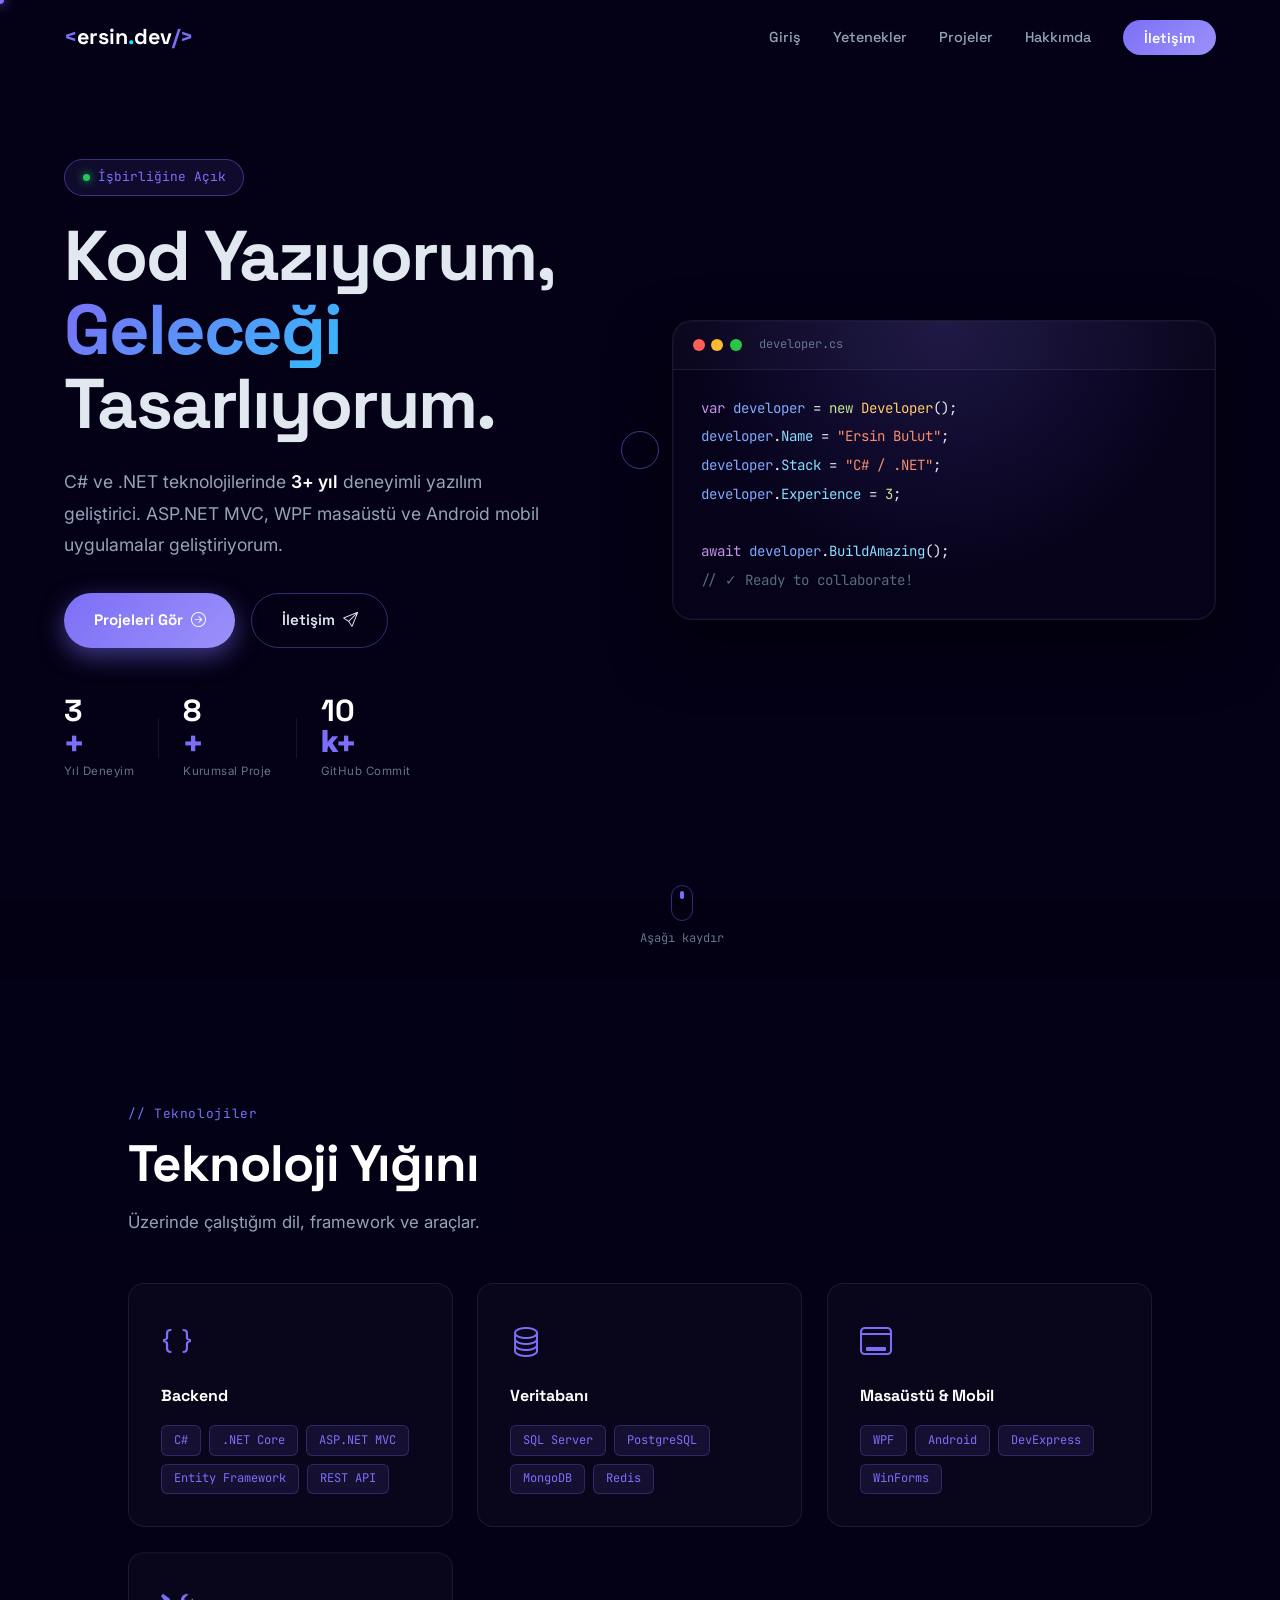
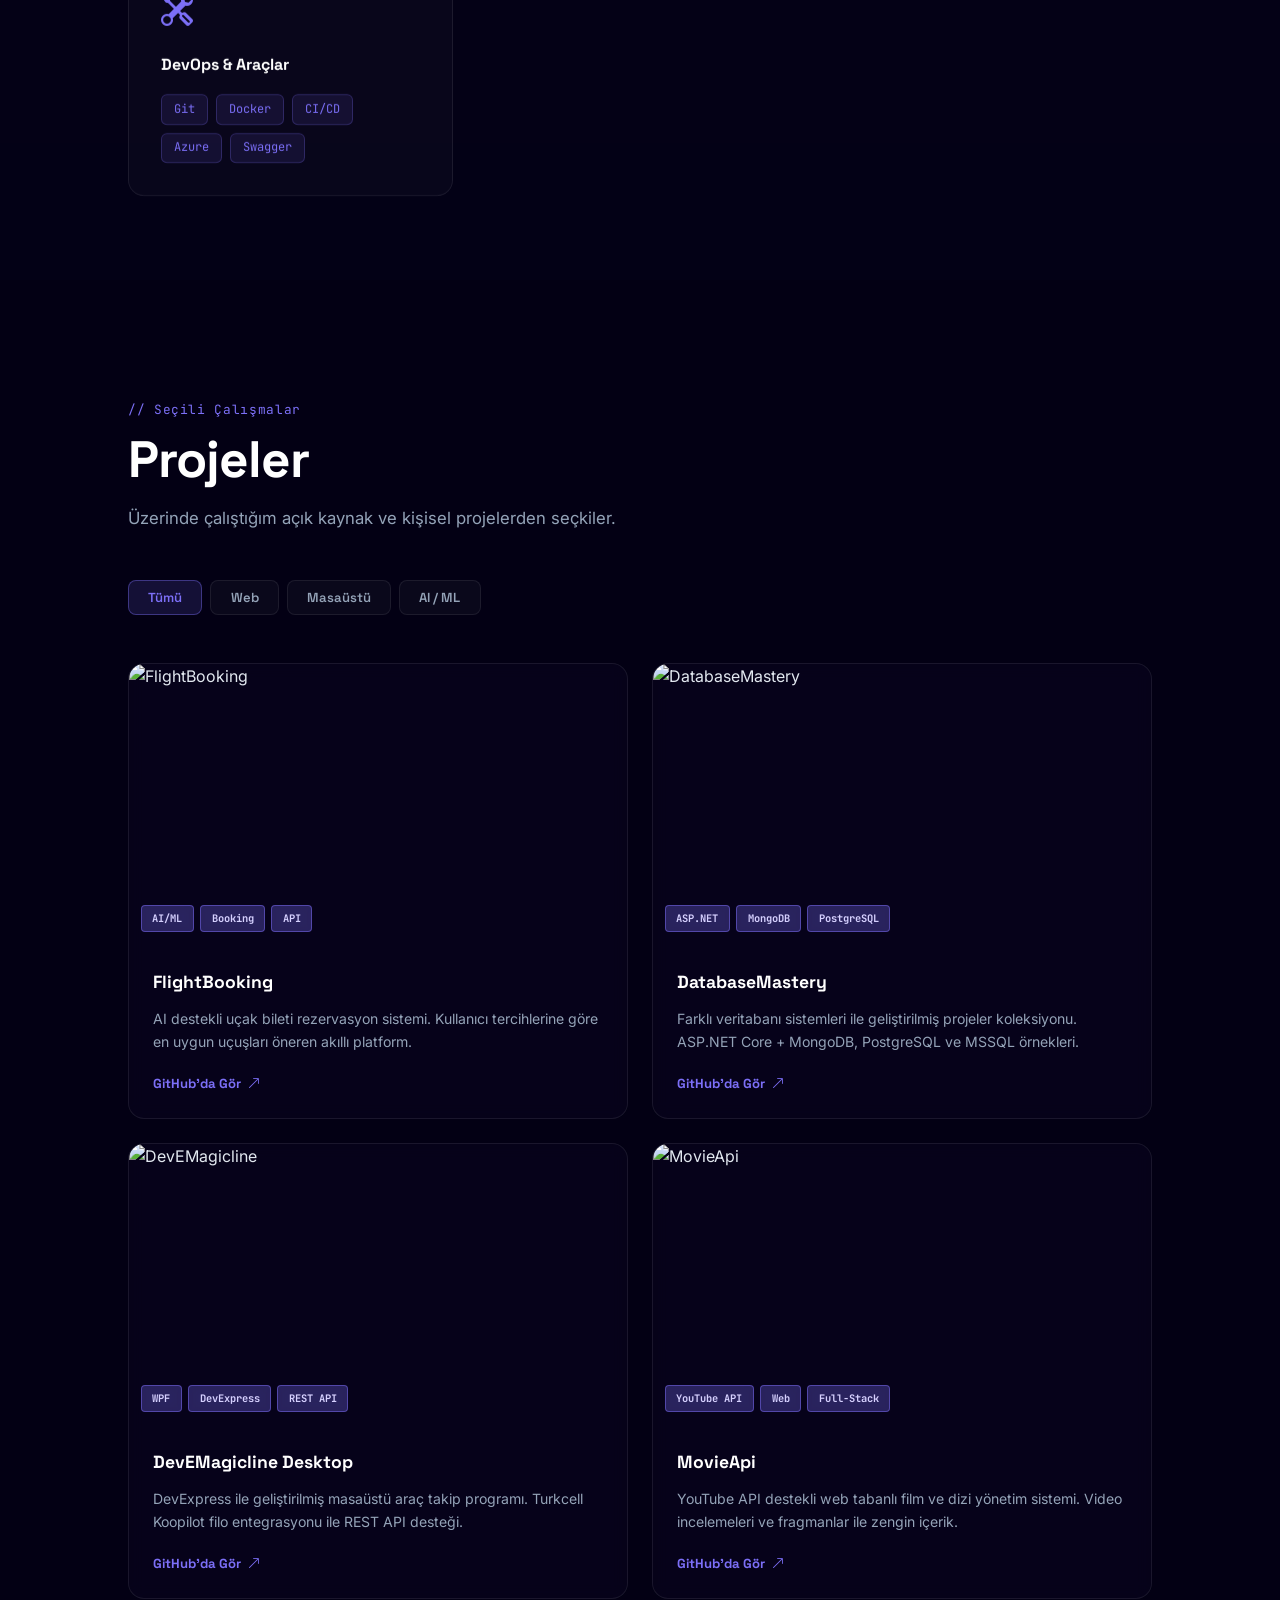
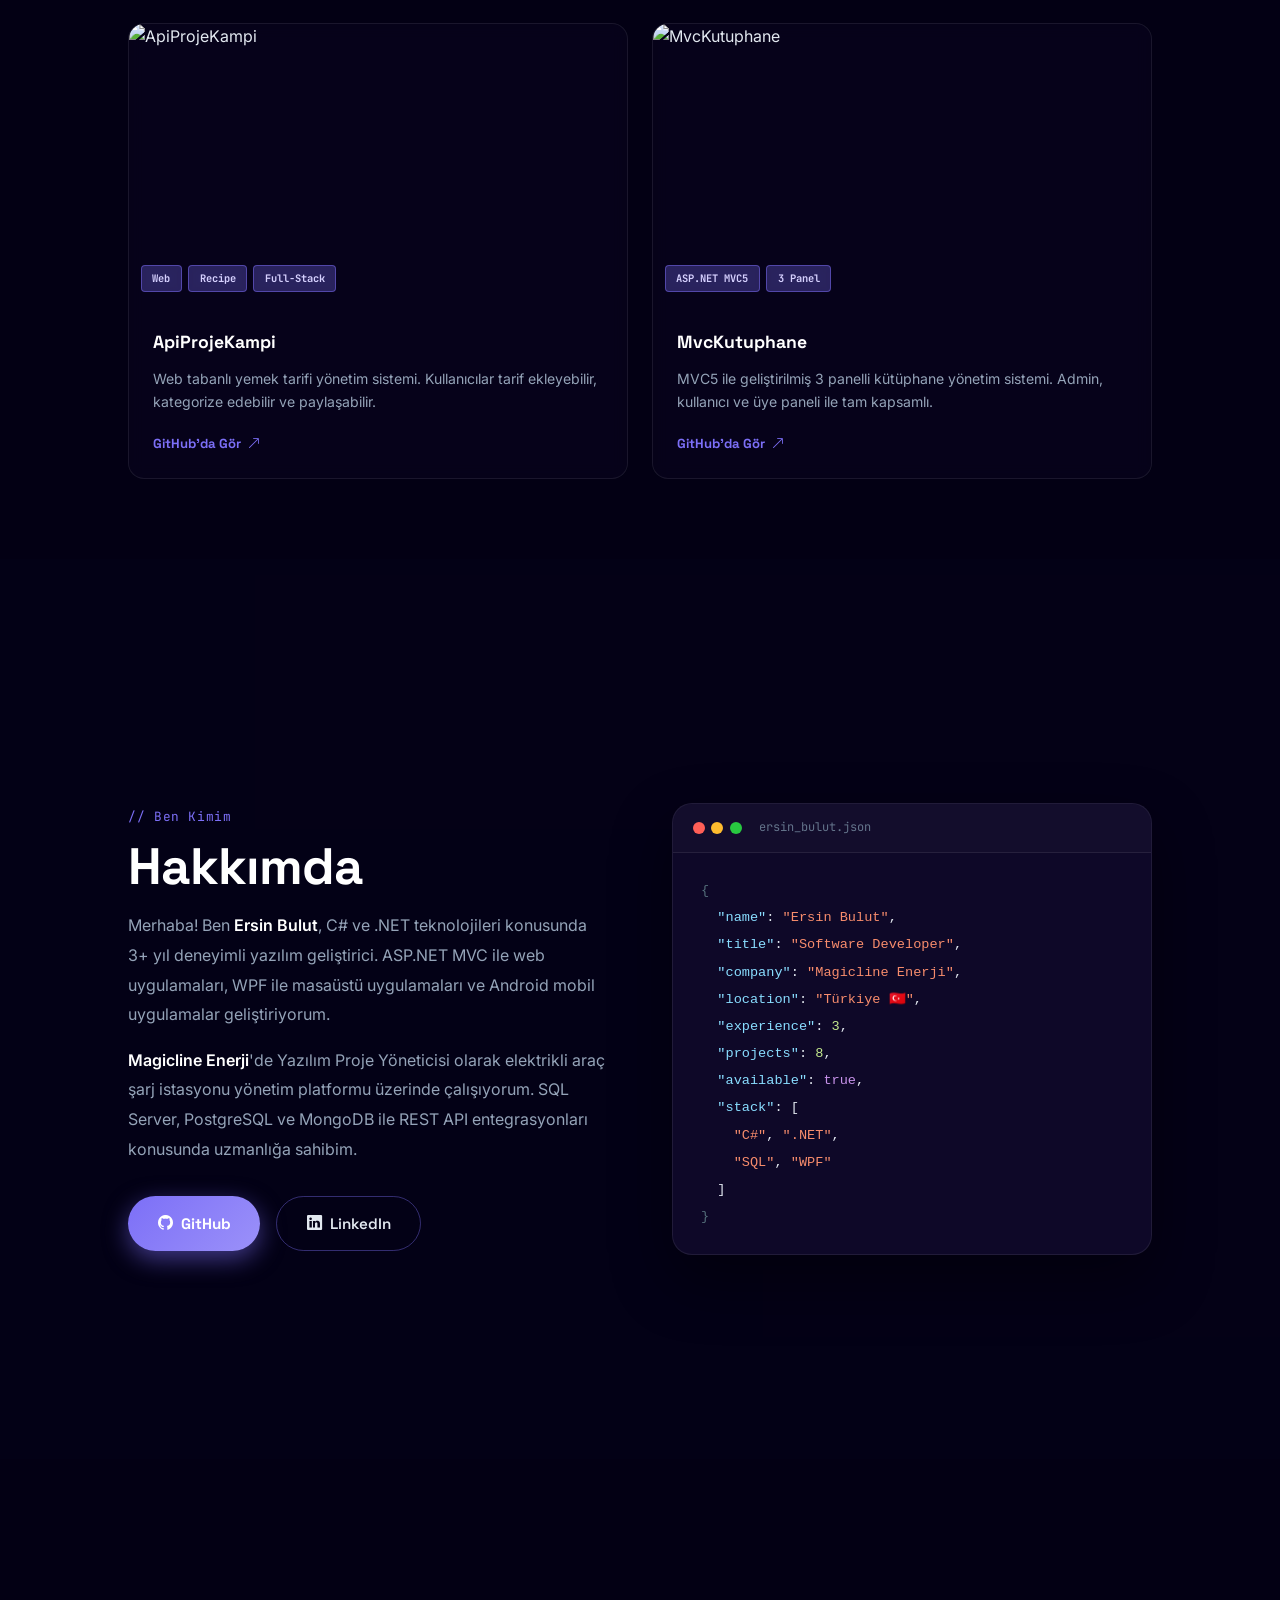
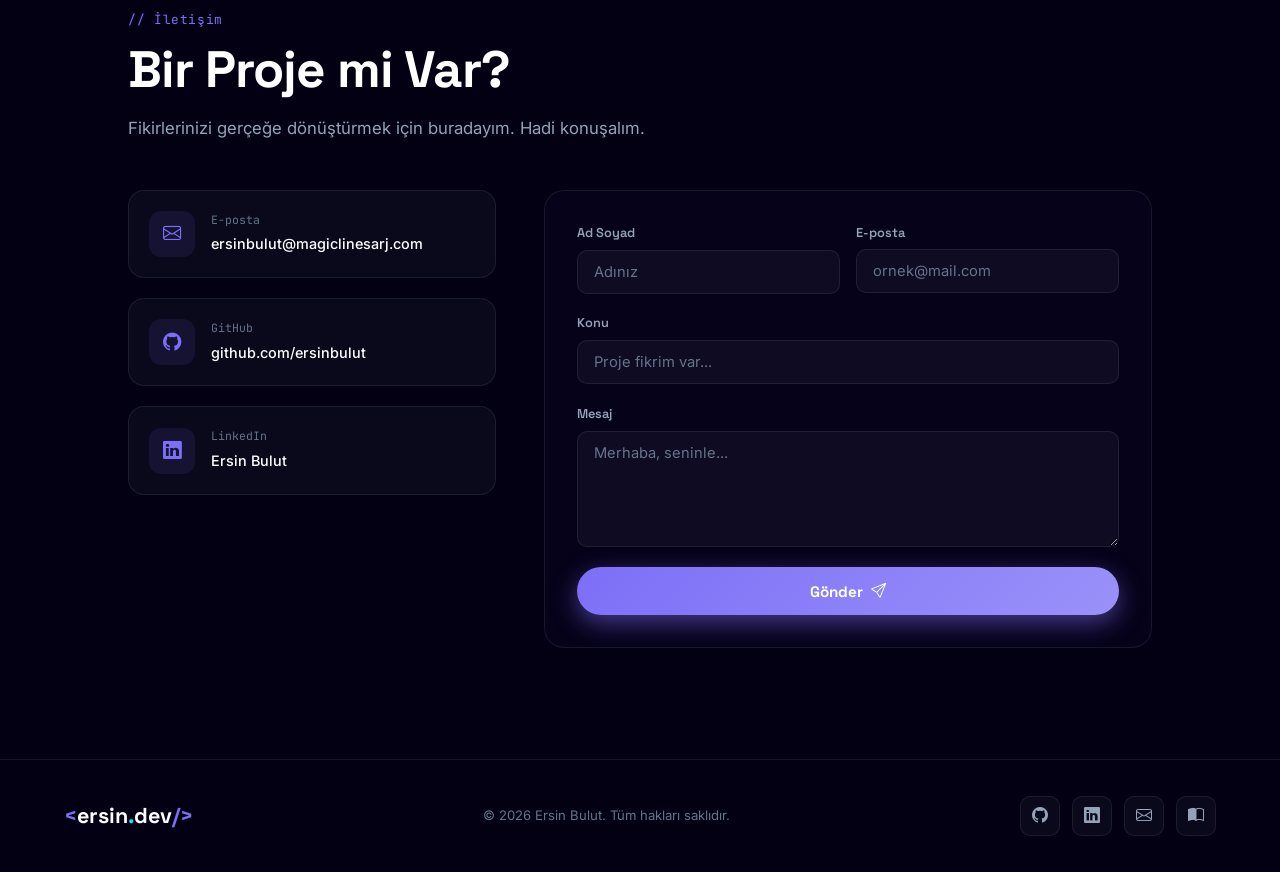
==== commit 87638d9b: "Add files via upload" ====
--- a/index.html
+++ b/index.html
@@ -1,492 +1,457 @@
 <!DOCTYPE html>
-<html lang="tr" data-theme="dark">
+<html lang="tr">
 <head>
-  <meta charset="UTF-8" />
-  <meta name="viewport" content="width=device-width, initial-scale=1.0" />
-  <title>Ersin Bulut — C# & .NET Uzmanı | Yazılım Geliştirici</title>
-  <meta name="description" content="C# ve .NET teknolojilerinde 3+ yıl deneyimli yazılım geliştirici. ASP.NET MVC, WPF, Android ve veritabanı optimizasyonu." />
-
-  <!-- Bootstrap 5 -->
-  <link href="https://cdn.jsdelivr.net/npm/bootstrap@5.3.3/dist/css/bootstrap.min.css" rel="stylesheet" />
-
-  <!-- Bootstrap Icons -->
-  <link href="https://cdn.jsdelivr.net/npm/bootstrap-icons@1.11.3/font/bootstrap-icons.min.css" rel="stylesheet" />
-
-  <!-- Google Fonts: Inter + Space Grotesk -->
-  <link href="https://fonts.googleapis.com/css2?family=Space+Grotesk:wght@300;400;500;600;700&family=Inter:wght@300;400;500;600&display=swap" rel="stylesheet" />
-
-  <!-- Custom CSS -->
-  <link rel="stylesheet" href="style.css" />
+    <meta charset="UTF-8">
+    <meta name="viewport" content="width=device-width, initial-scale=1.0">
+    <title>Ersin Bulut — C# & .NET Developer | 3D Portfolio</title>
+    <meta name="description" content="C# ve .NET teknolojilerinde 3+ yıl deneyimli yazılım geliştirici. ASP.NET MVC, WPF, Android ve veritabanı optimizasyonu.">
+
+    <!-- Google Fonts -->
+    <link rel="preconnect" href="https://fonts.googleapis.com">
+    <link rel="preconnect" href="https://fonts.gstatic.com" crossorigin>
+    <link href="https://fonts.googleapis.com/css2?family=Space+Grotesk:wght@300;400;500;600;700&family=Inter:wght@300;400;500;600&family=JetBrains+Mono:wght@400;600&display=swap" rel="stylesheet">
+
+    <!-- Bootstrap Icons -->
+    <link rel="stylesheet" href="https://cdn.jsdelivr.net/npm/bootstrap-icons@1.11.3/font/bootstrap-icons.min.css">
+
+    <!-- Custom CSS -->
+    <link rel="stylesheet" href="style.css">
 </head>
 <body>
 
-  <!-- ========== NAVBAR ========== -->
-  <nav class="navbar navbar-expand-lg fixed-top" id="mainNav">
-    <div class="container">
-
-      <!-- Logo -->
-      <a class="navbar-brand" href="#hero">
-        <span class="brand-bracket">{</span><span class="brand-name">dev</span><span class="brand-dot">.</span><span class="brand-bracket">}</span>
-      </a>
-
-      <!-- Dark Mode Toggle -->
-      <div class="d-flex align-items-center order-lg-last ms-lg-3 gap-2">
-        <button class="theme-toggle" id="themeToggle" aria-label="Temayı değiştir">
-          <i class="bi bi-sun-fill" id="themeIcon"></i>
-        </button>
-      </div>
-
-      <!-- Hamburger -->
-      <button class="navbar-toggler" type="button" data-bs-toggle="collapse" data-bs-target="#navMenu"
-        aria-controls="navMenu" aria-expanded="false" aria-label="Menüyü aç/kapat">
-        <span class="toggler-bar"></span>
-        <span class="toggler-bar"></span>
-        <span class="toggler-bar"></span>
-      </button>
-
-      <!-- Nav Links -->
-      <div class="collapse navbar-collapse" id="navMenu">
-        <ul class="navbar-nav ms-auto gap-lg-1">
-          <li class="nav-item"><a class="nav-link" href="#projects">Projeler</a></li>
-          <li class="nav-item"><a class="nav-link" href="#about">Hakkımda</a></li>
-          <li class="nav-item"><a class="nav-link" href="#contact">İletişim</a></li>
-          <li class="nav-item">
-            <a class="nav-link nav-link-library" href="kutuphane.html">
-              <i class="bi bi-book-half me-1"></i>Kütüphanem
+    <!-- Custom Cursor -->
+    <div id="cursor-dot"></div>
+    <div id="cursor-ring"></div>
+
+    <!-- Loader -->
+    <div id="loader">
+        <div class="loader-inner">
+            <div class="loader-cube">
+                <div class="cube-face front"></div>
+                <div class="cube-face back"></div>
+                <div class="cube-face right"></div>
+                <div class="cube-face left"></div>
+                <div class="cube-face top"></div>
+                <div class="cube-face bottom"></div>
+            </div>
+            <div class="loader-bar"><div class="loader-bar-fill"></div></div>
+            <p class="loader-name">ERSIN BULUT</p>
+            <p class="loader-sub">Portfolio Yükleniyor...</p>
+        </div>
+    </div>
+
+    <!-- 3D Canvas (fixed background) -->
+    <canvas id="bg-canvas"></canvas>
+
+    <!-- Noise Overlay -->
+    <div class="noise-overlay"></div>
+
+    <!-- ════════ NAVBAR ════════ -->
+    <nav id="navbar">
+        <div class="nav-wrapper">
+            <a href="#hero" class="nav-logo">
+                <span class="logo-bracket">&lt;</span>ersin<span class="logo-dot">.</span>dev<span class="logo-bracket">/&gt;</span>
             </a>
-          </li>
-        </ul>
-      </div>
-
-    </div>
-  </nav>
-  <!-- /NAVBAR -->
-
-
-  <!-- ========== HERO ========== -->
-  <section id="hero" class="hero-section d-flex align-items-center">
-    <!-- Animated grid bg -->
-    <div class="hero-grid" aria-hidden="true"></div>
-    <!-- Glow orbs -->
-    <div class="hero-orb orb-1" aria-hidden="true"></div>
-    <div class="hero-orb orb-2" aria-hidden="true"></div>
-
-    <div class="container position-relative z-1">
-      <div class="row align-items-center">
-        <div class="col-lg-8">
-
-          <!-- Badge -->
-          <div class="hero-label mb-4">
-            <span class="badge-label">
-              <i class="bi bi-circle-fill pulse-dot"></i>
-              İşbirliğine Açık
-            </span>
-          </div>
-
-          <!-- Title -->
-          <h1 class="hero-title">
-            Kod yazıyorum,<br />
-            <span class="hero-accent">deneyim</span> tasarlıyorum.
-          </h1>
-
-          <!-- Description -->
-          <p class="hero-desc">
-            C# ve .NET teknolojileri alanında 3+ yıl deneyimli yazılım geliştirici.
-            ASP.NET MVC, WPF masaüstü uygulamaları ve Android mobil uygulamalar geliştiriyorum.
-            Temiz kod, güçlü mimari ve veritabanı optimizasyonu odaklı çalışıyorum.
-          </p>
-
-          <!-- CTA -->
-          <div class="hero-cta d-flex flex-wrap gap-3">
-            <a href="#projects" class="btn btn-primary-custom">
-              Projelerimi Gör
-              <i class="bi bi-arrow-down-right ms-2"></i>
+            <ul class="nav-links" id="navLinks">
+                <li><a href="#hero"     class="nav-link">Giriş</a></li>
+                <li><a href="#skills"   class="nav-link">Yetenekler</a></li>
+                <li><a href="#projects" class="nav-link">Projeler</a></li>
+                <li><a href="#about"    class="nav-link">Hakkımda</a></li>
+                <li><a href="#contact"  class="nav-link nav-cta">İletişim</a></li>
+            </ul>
+            <button class="nav-hamburger" id="hamburger" aria-label="Menüyü aç">
+                <span></span><span></span><span></span>
+            </button>
+        </div>
+    </nav>
+
+    <main>
+
+        <!-- ════════ HERO ════════ -->
+        <section id="hero">
+            <div class="hero-container">
+                <div class="hero-left">
+                    <div class="hero-badge">
+                        <span class="badge-dot"></span>
+                        İşbirliğine Açık
+                    </div>
+                    <h1 class="hero-h1">
+                        <span class="line">Kod Yazıyorum,</span>
+                        <span class="line accent-text">Geleceği</span>
+                        <span class="line">Tasarlıyorum.</span>
+                    </h1>
+                    <p class="hero-p">
+                        C# ve .NET teknolojilerinde <strong>3+ yıl</strong> deneyimli yazılım geliştirici.
+                        ASP.NET MVC, WPF masaüstü ve Android mobil uygulamalar geliştiriyorum.
+                    </p>
+                    <div class="hero-actions">
+                        <a href="#projects" class="btn-glow magnetic">Projeleri Gör <i class="bi bi-arrow-right-circle"></i></a>
+                        <a href="#contact"  class="btn-ghost magnetic">İletişim <i class="bi bi-send"></i></a>
+                    </div>
+                    <div class="hero-stats">
+                        <div class="stat-item">
+                            <span class="stat-num" data-count="3">0</span><span class="stat-plus">+</span>
+                            <span class="stat-label">Yıl Deneyim</span>
+                        </div>
+                        <div class="stat-divider"></div>
+                        <div class="stat-item">
+                            <span class="stat-num" data-count="8">0</span><span class="stat-plus">+</span>
+                            <span class="stat-label">Kurumsal Proje</span>
+                        </div>
+                        <div class="stat-divider"></div>
+                        <div class="stat-item">
+                            <span class="stat-num" data-count="10">0</span><span class="stat-plus">k+</span>
+                            <span class="stat-label">GitHub Commit</span>
+                        </div>
+                    </div>
+                </div>
+                <div class="hero-right">
+                    <div class="hero-3d-card tilt-card">
+                        <div class="card-inner">
+                            <div class="card-glow"></div>
+                            <div class="card-header">
+                                <span class="dot red"></span>
+                                <span class="dot yellow"></span>
+                                <span class="dot green"></span>
+                                <span class="card-filename">developer.cs</span>
+                            </div>
+                            <div class="card-code">
+                                <div class="code-line"><span class="c-purple">var</span> <span class="c-blue">developer</span> = <span class="c-green">new</span> <span class="c-yellow">Developer</span>();</div>
+                                <div class="code-line"><span class="c-blue">developer</span>.<span class="c-cyan">Name</span> = <span class="c-orange">"Ersin Bulut"</span>;</div>
+                                <div class="code-line"><span class="c-blue">developer</span>.<span class="c-cyan">Stack</span> = <span class="c-orange">"C# / .NET"</span>;</div>
+                                <div class="code-line"><span class="c-blue">developer</span>.<span class="c-cyan">Experience</span> = <span class="c-green">3</span>;</div>
+                                <div class="code-line">&nbsp;</div>
+                                <div class="code-line"><span class="c-purple">await</span> <span class="c-blue">developer</span>.<span class="c-cyan">BuildAmazing</span>();</div>
+                                <div class="code-line c-muted">// ✓ Ready to collaborate!</div>
+                            </div>
+                        </div>
+                    </div>
+                </div>
+            </div>
+            <div class="scroll-hint">
+                <div class="scroll-wheel"></div>
+                <span>Aşağı kaydır</span>
+            </div>
+        </section>
+
+        <!-- ════════ SKILLS ════════ -->
+        <section id="skills">
+            <div class="section-container">
+                <div class="section-label reveal">// Teknolojiler</div>
+                <h2 class="section-h2 reveal">Teknoloji Yığını</h2>
+                <p class="section-p reveal">Üzerinde çalıştığım dil, framework ve araçlar.</p>
+
+                <div class="skills-grid">
+                    <div class="skill-card tilt-card reveal" style="--delay:0.05s">
+                        <div class="skill-icon"><i class="bi bi-braces"></i></div>
+                        <h3>Backend</h3>
+                        <div class="skill-tags">
+                            <span>C#</span><span>.NET Core</span><span>ASP.NET MVC</span><span>Entity Framework</span><span>REST API</span>
+                        </div>
+                    </div>
+                    <div class="skill-card tilt-card reveal" style="--delay:0.15s">
+                        <div class="skill-icon"><i class="bi bi-database"></i></div>
+                        <h3>Veritabanı</h3>
+                        <div class="skill-tags">
+                            <span>SQL Server</span><span>PostgreSQL</span><span>MongoDB</span><span>Redis</span>
+                        </div>
+                    </div>
+                    <div class="skill-card tilt-card reveal" style="--delay:0.25s">
+                        <div class="skill-icon"><i class="bi bi-window-desktop"></i></div>
+                        <h3>Masaüstü & Mobil</h3>
+                        <div class="skill-tags">
+                            <span>WPF</span><span>Android</span><span>DevExpress</span><span>WinForms</span>
+                        </div>
+                    </div>
+                    <div class="skill-card tilt-card reveal" style="--delay:0.35s">
+                        <div class="skill-icon"><i class="bi bi-tools"></i></div>
+                        <h3>DevOps & Araçlar</h3>
+                        <div class="skill-tags">
+                            <span>Git</span><span>Docker</span><span>CI/CD</span><span>Azure</span><span>Swagger</span>
+                        </div>
+                    </div>
+                </div>
+            </div>
+        </section>
+
+        <!-- ════════ PROJECTS ════════ -->
+        <section id="projects">
+            <div class="section-container">
+                <div class="section-label reveal">// Seçili Çalışmalar</div>
+                <h2 class="section-h2 reveal">Projeler</h2>
+                <p class="section-p reveal">Üzerinde çalıştığım açık kaynak ve kişisel projelerden seçkiler.</p>
+
+                <div class="filter-bar reveal">
+                    <button class="filter-btn active" data-filter="all">Tümü</button>
+                    <button class="filter-btn" data-filter="web">Web</button>
+                    <button class="filter-btn" data-filter="desktop">Masaüstü</button>
+                    <button class="filter-btn" data-filter="ai">AI / ML</button>
+                </div>
+
+                <div class="projects-grid" id="projectsGrid">
+
+                    <div class="project-card tilt-card reveal" data-cat="ai" style="--delay:0.05s">
+                        <div class="project-image">
+                            <img src="https://images.unsplash.com/photo-1436491865332-7a61a109cc05?w=600&q=80" alt="FlightBooking" loading="lazy">
+                            <div class="project-overlay">
+                                <a href="https://github.com/ersinbulut/FlightBooking" target="_blank" rel="noopener" class="overlay-btn"><i class="bi bi-github"></i></a>
+                            </div>
+                            <div class="project-tags">
+                                <span>AI/ML</span><span>Booking</span><span>API</span>
+                            </div>
+                        </div>
+                        <div class="project-body">
+                            <h3>FlightBooking</h3>
+                            <p>AI destekli uçak bileti rezervasyon sistemi. Kullanıcı tercihlerine göre en uygun uçuşları öneren akıllı platform.</p>
+                            <a href="https://github.com/ersinbulut/FlightBooking" target="_blank" rel="noopener" class="project-link">
+                                GitHub'da Gör <i class="bi bi-arrow-up-right"></i>
+                            </a>
+                        </div>
+                    </div>
+
+                    <div class="project-card tilt-card reveal" data-cat="web" style="--delay:0.15s">
+                        <div class="project-image">
+                            <img src="https://images.unsplash.com/photo-1558494949-ef010cbdcc31?w=600&q=80" alt="DatabaseMastery" loading="lazy">
+                            <div class="project-overlay">
+                                <a href="https://github.com/ersinbulut/DatabaseMastery" target="_blank" rel="noopener" class="overlay-btn"><i class="bi bi-github"></i></a>
+                            </div>
+                            <div class="project-tags">
+                                <span>ASP.NET</span><span>MongoDB</span><span>PostgreSQL</span>
+                            </div>
+                        </div>
+                        <div class="project-body">
+                            <h3>DatabaseMastery</h3>
+                            <p>Farklı veritabanı sistemleri ile geliştirilmiş projeler koleksiyonu. ASP.NET Core + MongoDB, PostgreSQL ve MSSQL örnekleri.</p>
+                            <a href="https://github.com/ersinbulut/DatabaseMastery" target="_blank" rel="noopener" class="project-link">
+                                GitHub'da Gör <i class="bi bi-arrow-up-right"></i>
+                            </a>
+                        </div>
+                    </div>
+
+                    <div class="project-card tilt-card reveal" data-cat="desktop" style="--delay:0.25s">
+                        <div class="project-image">
+                            <img src="https://images.unsplash.com/photo-1551288049-bebda4e38f71?w=600&q=80" alt="DevEMagicline" loading="lazy">
+                            <div class="project-overlay">
+                                <a href="https://github.com/ersinbulut/Projegorselleri" target="_blank" rel="noopener" class="overlay-btn"><i class="bi bi-github"></i></a>
+                            </div>
+                            <div class="project-tags">
+                                <span>WPF</span><span>DevExpress</span><span>REST API</span>
+                            </div>
+                        </div>
+                        <div class="project-body">
+                            <h3>DevEMagicline Desktop</h3>
+                            <p>DevExpress ile geliştirilmiş masaüstü araç takip programı. Turkcell Koopilot filo entegrasyonu ile REST API desteği.</p>
+                            <a href="https://github.com/ersinbulut/Projegorselleri" target="_blank" rel="noopener" class="project-link">
+                                GitHub'da Gör <i class="bi bi-arrow-up-right"></i>
+                            </a>
+                        </div>
+                    </div>
+
+                    <div class="project-card tilt-card reveal" data-cat="web" style="--delay:0.35s">
+                        <div class="project-image">
+                            <img src="https://images.unsplash.com/photo-1574375927938-d5a98e8ffe85?w=600&q=80" alt="MovieApi" loading="lazy">
+                            <div class="project-overlay">
+                                <a href="https://github.com/ersinbulut/MovieApi" target="_blank" rel="noopener" class="overlay-btn"><i class="bi bi-github"></i></a>
+                            </div>
+                            <div class="project-tags">
+                                <span>YouTube API</span><span>Web</span><span>Full-Stack</span>
+                            </div>
+                        </div>
+                        <div class="project-body">
+                            <h3>MovieApi</h3>
+                            <p>YouTube API destekli web tabanlı film ve dizi yönetim sistemi. Video incelemeleri ve fragmanlar ile zengin içerik.</p>
+                            <a href="https://github.com/ersinbulut/MovieApi" target="_blank" rel="noopener" class="project-link">
+                                GitHub'da Gör <i class="bi bi-arrow-up-right"></i>
+                            </a>
+                        </div>
+                    </div>
+
+                    <div class="project-card tilt-card reveal" data-cat="web" style="--delay:0.45s">
+                        <div class="project-image">
+                            <img src="https://images.unsplash.com/photo-1498837167922-ddd27525d352?w=600&q=80" alt="ApiProjeKampi" loading="lazy">
+                            <div class="project-overlay">
+                                <a href="https://github.com/ersinbulut/ApiProjeKampi" target="_blank" rel="noopener" class="overlay-btn"><i class="bi bi-github"></i></a>
+                            </div>
+                            <div class="project-tags">
+                                <span>Web</span><span>Recipe</span><span>Full-Stack</span>
+                            </div>
+                        </div>
+                        <div class="project-body">
+                            <h3>ApiProjeKampi</h3>
+                            <p>Web tabanlı yemek tarifi yönetim sistemi. Kullanıcılar tarif ekleyebilir, kategorize edebilir ve paylaşabilir.</p>
+                            <a href="https://github.com/ersinbulut/ApiProjeKampi" target="_blank" rel="noopener" class="project-link">
+                                GitHub'da Gör <i class="bi bi-arrow-up-right"></i>
+                            </a>
+                        </div>
+                    </div>
+
+                    <div class="project-card tilt-card reveal" data-cat="web" style="--delay:0.55s">
+                        <div class="project-image">
+                            <img src="https://images.unsplash.com/photo-1521587760476-6c12a4b040da?w=600&q=80" alt="MvcKutuphane" loading="lazy">
+                            <div class="project-overlay">
+                                <a href="https://github.com/ersinbulut/MvcKutuphane" target="_blank" rel="noopener" class="overlay-btn"><i class="bi bi-github"></i></a>
+                            </div>
+                            <div class="project-tags">
+                                <span>ASP.NET MVC5</span><span>3 Panel</span>
+                            </div>
+                        </div>
+                        <div class="project-body">
+                            <h3>MvcKutuphane</h3>
+                            <p>MVC5 ile geliştirilmiş 3 panelli kütüphane yönetim sistemi. Admin, kullanıcı ve üye paneli ile tam kapsamlı.</p>
+                            <a href="https://github.com/ersinbulut/MvcKutuphane" target="_blank" rel="noopener" class="project-link">
+                                GitHub'da Gör <i class="bi bi-arrow-up-right"></i>
+                            </a>
+                        </div>
+                    </div>
+
+                </div>
+            </div>
+        </section>
+
+        <!-- ════════ ABOUT ════════ -->
+        <section id="about">
+            <div class="section-container">
+                <div class="about-grid">
+                    <div class="about-left">
+                        <div class="section-label reveal">// Ben Kimim</div>
+                        <h2 class="section-h2 reveal">Hakkımda</h2>
+                        <p class="about-text reveal">
+                            Merhaba! Ben <strong>Ersin Bulut</strong>, C# ve .NET teknolojileri konusunda 3+ yıl
+                            deneyimli yazılım geliştirici. ASP.NET MVC ile web uygulamaları, WPF ile masaüstü
+                            uygulamaları ve Android mobil uygulamalar geliştiriyorum.
+                        </p>
+                        <p class="about-text reveal">
+                            <strong>Magicline Enerji</strong>'de Yazılım Proje Yöneticisi olarak elektrikli araç
+                            şarj istasyonu yönetim platformu üzerinde çalışıyorum. SQL Server, PostgreSQL ve MongoDB
+                            ile REST API entegrasyonları konusunda uzmanlığa sahibim.
+                        </p>
+                        <div class="about-actions reveal">
+                            <a href="https://github.com/ersinbulut" target="_blank" rel="noopener" class="btn-glow magnetic">
+                                <i class="bi bi-github"></i> GitHub
+                            </a>
+                            <a href="https://linkedin.com/in/ersin-bulut-2a45371a7" target="_blank" rel="noopener" class="btn-ghost magnetic">
+                                <i class="bi bi-linkedin"></i> LinkedIn
+                            </a>
+                        </div>
+                    </div>
+                    <div class="about-right reveal">
+                        <div class="about-card tilt-card">
+                            <div class="card-header">
+                                <span class="dot red"></span><span class="dot yellow"></span><span class="dot green"></span>
+                                <span class="card-filename">ersin_bulut.json</span>
+                            </div>
+                            <div class="about-code">
+<pre><code><span class="c-muted">{</span>
+  <span class="c-cyan">"name"</span>: <span class="c-orange">"Ersin Bulut"</span>,
+  <span class="c-cyan">"title"</span>: <span class="c-orange">"Software Developer"</span>,
+  <span class="c-cyan">"company"</span>: <span class="c-orange">"Magicline Enerji"</span>,
+  <span class="c-cyan">"location"</span>: <span class="c-orange">"Türkiye 🇹🇷"</span>,
+  <span class="c-cyan">"experience"</span>: <span class="c-green">3</span>,
+  <span class="c-cyan">"projects"</span>: <span class="c-green">8</span>,
+  <span class="c-cyan">"available"</span>: <span class="c-purple">true</span>,
+  <span class="c-cyan">"stack"</span>: [
+    <span class="c-orange">"C#"</span>, <span class="c-orange">".NET"</span>,
+    <span class="c-orange">"SQL"</span>, <span class="c-orange">"WPF"</span>
+  ]
+<span class="c-muted">}</span></code></pre>
+                            </div>
+                        </div>
+                    </div>
+                </div>
+            </div>
+        </section>
+
+        <!-- ════════ CONTACT ════════ -->
+        <section id="contact">
+            <div class="section-container">
+                <div class="section-label reveal">// İletişim</div>
+                <h2 class="section-h2 reveal">Bir Proje mi Var?</h2>
+                <p class="section-p reveal">Fikirlerinizi gerçeğe dönüştürmek için buradayım. Hadi konuşalım.</p>
+
+                <div class="contact-grid">
+                    <div class="contact-info reveal">
+                        <a href="mailto:ersinbulut@magiclinesarj.com" class="contact-item">
+                            <div class="contact-icon"><i class="bi bi-envelope"></i></div>
+                            <div>
+                                <span class="contact-label">E-posta</span>
+                                <span class="contact-val">ersinbulut@magiclinesarj.com</span>
+                            </div>
+                        </a>
+                        <a href="https://github.com/ersinbulut" target="_blank" rel="noopener" class="contact-item">
+                            <div class="contact-icon"><i class="bi bi-github"></i></div>
+                            <div>
+                                <span class="contact-label">GitHub</span>
+                                <span class="contact-val">github.com/ersinbulut</span>
+                            </div>
+                        </a>
+                        <a href="https://linkedin.com/in/ersin-bulut-2a45371a7" target="_blank" rel="noopener" class="contact-item">
+                            <div class="contact-icon"><i class="bi bi-linkedin"></i></div>
+                            <div>
+                                <span class="contact-label">LinkedIn</span>
+                                <span class="contact-val">Ersin Bulut</span>
+                            </div>
+                        </a>
+                    </div>
+
+                    <form class="contact-form reveal" id="contactForm">
+                        <div class="form-row">
+                            <div class="form-group">
+                                <label for="cf-name">Ad Soyad</label>
+                                <input type="text" id="cf-name" placeholder="Adınız" required>
+                            </div>
+                            <div class="form-group">
+                                <label for="cf-email">E-posta</label>
+                                <input type="email" id="cf-email" placeholder="ornek@mail.com" required>
+                            </div>
+                        </div>
+                        <div class="form-group">
+                            <label for="cf-subject">Konu</label>
+                            <input type="text" id="cf-subject" placeholder="Proje fikrim var...">
+                        </div>
+                        <div class="form-group">
+                            <label for="cf-message">Mesaj</label>
+                            <textarea id="cf-message" rows="5" placeholder="Merhaba, seninle..." required></textarea>
+                        </div>
+                        <button type="submit" class="btn-glow w-full magnetic">
+                            Gönder <i class="bi bi-send"></i>
+                        </button>
+                        <div id="form-success" class="form-success hidden">
+                            <i class="bi bi-check-circle-fill"></i>
+                            Mesajın alındı! En kısa sürede dönüş yapacağım.
+                        </div>
+                    </form>
+                </div>
+            </div>
+        </section>
+
+    </main>
+
+    <!-- Footer -->
+    <footer id="footer">
+        <div class="footer-inner">
+            <a href="#hero" class="nav-logo">
+                <span class="logo-bracket">&lt;</span>ersin<span class="logo-dot">.</span>dev<span class="logo-bracket">/&gt;</span>
             </a>
-            <a href="kutuphane.html" class="btn btn-library-custom">
-              <i class="bi bi-book-half me-2"></i>
-              Kütüphanem
-            </a>
-            <a href="#contact" class="btn btn-outline-custom">
-              İletişime Geç
-            </a>
-          </div>
-
+            <p class="footer-copy">&copy; <span id="footerYear"></span> Ersin Bulut. Tüm hakları saklıdır.</p>
+            <div class="footer-socials">
+                <a href="https://github.com/ersinbulut" target="_blank" rel="noopener" aria-label="GitHub"><i class="bi bi-github"></i></a>
+                <a href="https://linkedin.com/in/ersin-bulut-2a45371a7" target="_blank" rel="noopener" aria-label="LinkedIn"><i class="bi bi-linkedin"></i></a>
+                <a href="mailto:ersinbulut@magiclinesarj.com" aria-label="Email"><i class="bi bi-envelope"></i></a>
+                <a href="kutuphane.html" aria-label="Kütüphane"><i class="bi bi-book-half"></i></a>
+            </div>
         </div>
-
-        <!-- Right deco card -->
-        <div class="col-lg-4 d-none d-lg-flex justify-content-end">
-          <div class="hero-deco-card">
-            <div class="deco-line"></div>
-            <div class="deco-stat">
-              <span class="deco-number">8+</span>
-              <span class="deco-label">Kurumsal Proje</span>
-            </div>
-            <div class="deco-divider"></div>
-            <div class="deco-stat">
-              <span class="deco-number">10k+</span>
-              <span class="deco-label">GitHub Commit</span>
-            </div>
-            <div class="deco-divider"></div>
-            <div class="deco-stat">
-              <span class="deco-number">+3</span>
-              <span class="deco-label">Yıl Deneyim</span>
-            </div>
-          </div>
-        </div>
-
-      </div>
-    </div>
-  </section>
-  <!-- /HERO -->
-
-
-  <!-- ========== PROJELER ========== -->
-  <section id="projects" class="projects-section">
-    <div class="container">
-
-      <div class="section-header">
-        <span class="section-tag">// seçili çalışmalar</span>
-        <h2 class="section-title">Projeler</h2>
-        <p class="section-desc">Üzerinde çalıştığım açık kaynak ve kişisel projelerden bir seçki.</p>
-      </div>
-
-      <!-- Filter -->
-      <div class="filter-bar d-flex flex-wrap gap-2 mb-5" role="group" aria-label="Proje filtrele">
-        <button class="filter-btn active" data-filter="all">Tümü</button>
-        <button class="filter-btn" data-filter="web">Web</button>
-        <button class="filter-btn" data-filter="masaüstü">Masaüstü</button>
-        <button class="filter-btn" data-filter="ai">AI / ML</button>
-      </div>
-
-      <!-- Project Cards -->
-      <div class="row g-4" id="projectGrid">
-
-        <!-- Proje 1: FlightBooking -->
-        <div class="col-md-6 col-xl-4 project-item" data-category="ai">
-          <div class="project-card">
-            <div class="card-img-wrap">
-              <img src="https://images.unsplash.com/photo-1436491865332-7a61a109cc05?w=800&q=80"
-                   alt="FlightBooking — AI Destekli Uçak Bileti Rezervasyon Sistemi" loading="lazy" />
-              <div class="card-img-overlay">
-                <span class="tech-badge">AI/ML</span>
-                <span class="tech-badge">Booking System</span>
-                <span class="tech-badge">API</span>
-              </div>
-            </div>
-            <div class="card-body-custom">
-              <h3 class="project-name">FlightBooking</h3>
-              <p class="project-desc">AI destekli uçak bileti rezervasyon sistemi. Kullanıcı tercihlerine göre en uygun uçuşları öneren akıllı booking platformu.</p>
-              <div class="card-actions">
-                <a href="https://github.com/ersinbulut/FlightBooking" target="_blank" rel="noopener" class="btn-card btn-github">
-                  <i class="bi bi-github"></i> GitHub
-                </a>
-              </div>
-            </div>
-          </div>
-        </div>
-
-        <!-- Proje 2: DatabaseMastery -->
-        <div class="col-md-6 col-xl-4 project-item" data-category="web">
-          <div class="project-card">
-            <div class="card-img-wrap">
-              <img src="https://images.unsplash.com/photo-1558494949-ef010cbdcc31?w=800&q=80"
-                   alt="DatabaseMastery — Veritabanı Yönetim Sistemleri" loading="lazy" />
-              <div class="card-img-overlay">
-                <span class="tech-badge">ASP.NET Core</span>
-                <span class="tech-badge">MongoDB</span>
-                <span class="tech-badge">PostgreSQL</span>
-                <span class="tech-badge">MSSQL</span>
-              </div>
-            </div>
-            <div class="card-body-custom">
-              <h3 class="project-name">DatabaseMastery</h3>
-              <p class="project-desc">Farklı veritabanı sistemleri ile geliştirilmiş projeler koleksiyonu. ASP.NET Core + MongoDB, PostgreSQL ve MSSQL örnekleri.</p>
-              <div class="card-actions">
-                <a href="https://github.com/ersinbulut/DatabaseMastery" target="_blank" rel="noopener" class="btn-card btn-github">
-                  <i class="bi bi-github"></i> GitHub
-                </a>
-              </div>
-            </div>
-          </div>
-        </div>
-
-        <!-- Proje 3: DevEMagiclineDesktop -->
-        <div class="col-md-6 col-xl-4 project-item" data-category="masaüstü">
-          <div class="project-card">
-            <div class="card-img-wrap">
-              <img src="https://images.unsplash.com/photo-1551288049-bebda4e38f71?w=800&q=80"
-                   alt="DevEMagiclineDesktop — Araç Takip Programı" loading="lazy" />
-              <div class="card-img-overlay">
-                <span class="tech-badge">DevExpress</span>
-                <span class="tech-badge">Desktop</span>
-                <span class="tech-badge">REST API</span>
-                <span class="tech-badge">Turkcell Koopilot</span>
-              </div>
-            </div>
-            <div class="card-body-custom">
-              <h3 class="project-name">DevEMagiclineDesktop</h3>
-              <p class="project-desc">DevExpress ile geliştirilmiş masaüstü araç takip programı. Turkcell Koopilot filom entegrasyonu ile REST API desteği.</p>
-              <div class="card-actions">
-                <a href="https://github.com/ersinbulut/Projegorselleri" target="_blank" rel="noopener" class="btn-card btn-github">
-                  <i class="bi bi-github"></i> GitHub
-                </a>
-              </div>
-            </div>
-          </div>
-        </div>
-
-        <!-- Proje 4: MovieApi -->
-        <div class="col-md-6 col-xl-4 project-item" data-category="web">
-          <div class="project-card">
-            <div class="card-img-wrap">
-              <img src="https://images.unsplash.com/photo-1574375927938-d5a98e8ffe85?w=800&q=80"
-                   alt="MovieApi — YouTube API Destekli Film Yönetim Sistemi" loading="lazy" />
-              <div class="card-img-overlay">
-                <span class="tech-badge">YouTube API</span>
-                <span class="tech-badge">Web</span>
-                <span class="tech-badge">Movie Database</span>
-                <span class="tech-badge">API Integration</span>
-              </div>
-            </div>
-            <div class="card-body-custom">
-              <h3 class="project-name">MovieApi</h3>
-              <p class="project-desc">YouTube API destekli web tabanlı film ve dizi yönetim sistemi. Video incelemeleri ve fragmanlar ile zengin içerik.</p>
-              <div class="card-actions">
-                <a href="https://github.com/ersinbulut/MovieApi" target="_blank" rel="noopener" class="btn-card btn-github">
-                  <i class="bi bi-github"></i> GitHub
-                </a>
-              </div>
-            </div>
-          </div>
-        </div>
-
-        <!-- Proje 5: ApiProjeKampi -->
-        <div class="col-md-6 col-xl-4 project-item" data-category="web">
-          <div class="project-card">
-            <div class="card-img-wrap">
-              <img src="https://images.unsplash.com/photo-1498837167922-ddd27525d352?w=800&q=80"
-                   alt="ApiProjeKampi — Yemek Tarifi Yönetim Sistemi" loading="lazy" />
-              <div class="card-img-overlay">
-                <span class="tech-badge">Web</span>
-                <span class="tech-badge">Recipe Management</span>
-                <span class="tech-badge">Full-Stack</span>
-              </div>
-            </div>
-            <div class="card-body-custom">
-              <h3 class="project-name">ApiProjeKampi</h3>
-              <p class="project-desc">Web tabanlı yemek tarifi yönetim sistemi. Kullanıcılar tarif ekleyebilir, kategorize edebilir ve paylaşabilir.</p>
-              <div class="card-actions">
-                <a href="https://github.com/ersinbulut/ApiProjeKampi" target="_blank" rel="noopener" class="btn-card btn-github">
-                  <i class="bi bi-github"></i> GitHub
-                </a>
-              </div>
-            </div>
-          </div>
-        </div>
-
-        <!-- Proje 6: MvcKutuphane -->
-        <div class="col-md-6 col-xl-4 project-item" data-category="web">
-          <div class="project-card">
-            <div class="card-img-wrap">
-              <img src="https://images.unsplash.com/photo-1521587760476-6c12a4b040da?w=800&q=80"
-                   alt="MvcKutuphane — Kütüphane Yönetim Sistemi" loading="lazy" />
-              <div class="card-img-overlay">
-                <span class="tech-badge">ASP.NET MVC5</span>
-                <span class="tech-badge">Library System</span>
-                <span class="tech-badge">3 Panel</span>
-              </div>
-            </div>
-            <div class="card-body-custom">
-              <h3 class="project-name">MvcKutuphane</h3>
-              <p class="project-desc">MVC5 ile geliştirilmiş 3 panelli kütüphane yönetim sistemi. Murat Yücedağ hocanın kursu kapsamında tamamlanan proje.</p>
-              <div class="card-actions">
-                <a href="https://github.com/ersinbulut/MvcKutuphane" target="_blank" rel="noopener" class="btn-card btn-github">
-                  <i class="bi bi-github"></i> GitHub
-                </a>
-              </div>
-            </div>
-          </div>
-        </div>
-
-      </div>
-      <!-- /Project Cards -->
-
-    </div>
-  </section>
-  <!-- /PROJELER -->
-
-
-  <!-- ========== HAKKIMDA ========== -->
-  <section id="about" class="about-section">
-    <div class="container">
-      <div class="row align-items-center g-5">
-
-        <!-- Left: Image -->
-        <div class="col-lg-5">
-          <div class="about-img-wrap">
-            <img src="https://images.unsplash.com/photo-1571171637578-41bc2dd41cd2?w=800&q=80"
-                 alt="Geliştirme ortamı" class="about-img" />
-            <div class="about-img-badge">
-              <i class="bi bi-code-slash"></i>
-              <span>C# & .NET Uzmanı</span>
-            </div>
-          </div>
-        </div>
-
-        <!-- Right: Text -->
-        <div class="col-lg-7">
-          <span class="section-tag">// ben kimim</span>
-          <h2 class="section-title mt-2">Hakkımda</h2>
-          <p class="about-text">
-            Merhaba! Ben Ersin Bulut, C# ve .NET teknolojileri konusunda 3+ yıl deneyimli yazılım geliştirici.
-            ASP.NET MVC mimarisi ile web uygulamaları, WPF ile masaüstü uygulamaları ve Android mobil uygulamalar
-            geliştiriyorum. Hem front-end hem back-end geliştirme alanlarında deneyime sahibim.
-          </p>
-          <p class="about-text">
-            Magicline Enerji'de Yazılım Proje Yöneticisi olarak elektrikli araç şarj istasyonu yönetim platformu
-            üzerinde çalışıyorum. SQL Server, PostgreSQL ve MongoDB gibi veritabanı sistemleri ile REST API
-            entegrasyonları konusunda uzmanlığa sahibim.
-          </p>
-
-          <!-- Tech stack -->
-          <div class="tech-stack d-flex flex-wrap gap-2 mt-4">
-            <span class="stack-tag">C#</span>
-            <span class="stack-tag">.NET Core</span>
-            <span class="stack-tag">ASP.NET MVC</span>
-            <span class="stack-tag">WPF</span>
-            <span class="stack-tag">SQL Server</span>
-            <span class="stack-tag">PostgreSQL</span>
-            <span class="stack-tag">MongoDB</span>
-            <span class="stack-tag">Entity Framework</span>
-            <span class="stack-tag">REST API</span>
-            <span class="stack-tag">Android</span>
-            <span class="stack-tag">Git</span>
-            <span class="stack-tag">DevExpress</span>
-          </div>
-
-          <div class="d-flex gap-3 mt-4 flex-wrap">
-            <a href="#contact" class="btn btn-primary-custom">
-              Seninle Çalışalım
-              <i class="bi bi-arrow-right ms-2"></i>
-            </a>
-            <a href="kutuphane.html" class="btn btn-library-custom">
-              <i class="bi bi-book-half me-2"></i>
-              Kitaplığım
-            </a>
-          </div>
-        </div>
-
-      </div>
-    </div>
-  </section>
-  <!-- /HAKKIMDA -->
-
-
-  <!-- ========== İLETİŞİM ========== -->
-  <section id="contact" class="contact-section">
-    <div class="container">
-      <div class="contact-inner">
-
-        <div class="text-center mb-5">
-          <span class="section-tag">// iletişim</span>
-          <h2 class="section-title mt-2">Bir Proje mi Var?</h2>
-          <p class="section-desc mx-auto">Fikirlerinizi gerçeğe dönüştürmek için buradayım. Hadi konuşalım.</p>
-        </div>
-
-        <div class="row justify-content-center">
-          <div class="col-lg-7">
-            <form class="contact-form" id="contactForm" novalidate>
-              <div class="row g-3">
-                <div class="col-md-6">
-                  <div class="form-group-custom">
-                    <label for="name">Ad Soyad</label>
-                    <input type="text" id="name" class="form-input" placeholder="Adınız" required />
-                  </div>
-                </div>
-                <div class="col-md-6">
-                  <div class="form-group-custom">
-                    <label for="email">E-posta</label>
-                    <input type="email" id="email" class="form-input" placeholder="ornek@mail.com" required />
-                  </div>
-                </div>
-                <div class="col-12">
-                  <div class="form-group-custom">
-                    <label for="subject">Konu</label>
-                    <input type="text" id="subject" class="form-input" placeholder="Proje fikrim var..." />
-                  </div>
-                </div>
-                <div class="col-12">
-                  <div class="form-group-custom">
-                    <label for="message">Mesaj</label>
-                    <textarea id="message" class="form-input" rows="5" placeholder="Merhaba, seninle..." required></textarea>
-                  </div>
-                </div>
-                <div class="col-12 text-center">
-                  <button type="submit" class="btn btn-primary-custom w-100" id="submitBtn">
-                    Gönder
-                    <i class="bi bi-send ms-2"></i>
-                  </button>
-                </div>
-              </div>
-            </form>
-            <div id="formSuccess" class="form-success d-none">
-              <i class="bi bi-check-circle-fill"></i>
-              Mesajın alındı! En kısa sürede dönüş yapacağım.
-            </div>
-          </div>
-        </div>
-
-      </div>
-    </div>
-  </section>
-  <!-- /İLETİŞİM -->
-
-
-  <!-- ========== FOOTER ========== -->
-  <footer class="site-footer">
-    <div class="container">
-      <div class="footer-inner d-flex flex-column flex-md-row align-items-center justify-content-between gap-3">
-
-        <a class="navbar-brand" href="#hero">
-          <span class="brand-bracket">{</span><span class="brand-name">dev</span><span class="brand-dot">.</span><span class="brand-bracket">}</span>
-        </a>
-
-        <p class="footer-copy mb-0">
-          &copy; <span id="footerYear"></span> Ersin Bulut. Tüm hakları saklıdır.
-        </p>
-
-        <div class="social-links d-flex gap-3">
-          <a href="https://github.com/ersinbulut" target="_blank" rel="noopener" class="social-link" aria-label="GitHub">
-            <i class="bi bi-github"></i>
-          </a>
-          <a href="https://linkedin.com/in/ersin-bulut-2a45371a7" target="_blank" rel="noopener" class="social-link" aria-label="LinkedIn">
-            <i class="bi bi-linkedin"></i>
-          </a>
-          <a href="kutuphane.html" class="social-link" aria-label="Kütüphane">
-            <i class="bi bi-book-half"></i>
-          </a>
-          <a href="mailto:ersinbulut@magiclinesarj.com" class="social-link" aria-label="E-posta">
-            <i class="bi bi-envelope"></i>
-          </a>
-        </div>
-
-      </div>
-    </div>
-  </footer>
-  <!-- /FOOTER -->
-
-
-  <!-- Back to top -->
-  <button class="back-to-top" id="backToTop" aria-label="Sayfanın başına dön">
-    <i class="bi bi-arrow-up"></i>
-  </button>
-
-
-  <!-- Bootstrap 5 JS -->
-  <script src="https://cdn.jsdelivr.net/npm/bootstrap@5.3.3/dist/js/bootstrap.bundle.min.js"></script>
-
-  <!-- Custom JS -->
-  <script src="script.js"></script>
+    </footer>
+
+    <!-- Back to Top -->
+    <button id="backToTop" aria-label="Yukarı çık"><i class="bi bi-arrow-up"></i></button>
+
+    <!-- Three.js -->
+    <script src="https://cdnjs.cloudflare.com/ajax/libs/three.js/r134/three.min.js"></script>
+    <!-- GSAP + ScrollTrigger -->
+    <script src="https://cdnjs.cloudflare.com/ajax/libs/gsap/3.12.5/gsap.min.js"></script>
+    <script src="https://cdnjs.cloudflare.com/ajax/libs/gsap/3.12.5/ScrollTrigger.min.js"></script>
+    <!-- Custom JS -->
+    <script src="script.js"></script>
 
 </body>
 </html>
--- a/style.css
+++ b/style.css
@@ -1,264 +1,1083 @@
-/* DEV PORTFOLIO — Modern style.css */
-/* Fonts: Space Grotesk + Inter */
-
+/* ═══════════════════════════════════════
+   Ersin Bulut — Premium 3D Portfolio CSS
+   Animasyonlar okunabilirliği bozmayacak şekilde dengelendi
+═══════════════════════════════════════ */
+
+/* ── Variables ── */
 :root {
-  --bg-primary:    #070810;
-  --bg-secondary:  #0d0f1a;
-  --bg-card:       #111526;
-  --bg-card-hover: #161b30;
-
-  --text-primary:   #eef0f8;
-  --text-secondary: #7a7f9a;
-  --text-muted:     #4a4f6a;
-
-  --accent:       #7c6ff7;
-  --accent-2:     #6ee7b7;
-  --accent-dim:   rgba(124,111,247,0.12);
-  --accent-hover: #9b91f9;
-
-  --border:        rgba(255,255,255,0.07);
-  --border-accent: rgba(124,111,247,0.3);
-
-  --shadow-sm: 0 2px 12px rgba(0,0,0,0.5);
-  --shadow-md: 0 8px 32px rgba(0,0,0,0.6);
-  --shadow-lg: 0 20px 60px rgba(0,0,0,0.7);
-  --shadow-accent: 0 8px 40px rgba(124,111,247,0.25);
-
-  --font-display: 'Space Grotesk', sans-serif;
-  --font-body:    'Inter', sans-serif;
-  --transition:   0.3s cubic-bezier(0.4,0,0.2,1);
-  --radius:       14px;
-}
-
-[data-theme="light"] {
-  --bg-primary:    #f4f4f8;
-  --bg-secondary:  #ebebf2;
-  --bg-card:       #ffffff;
-  --bg-card-hover: #f0f0f8;
-  --text-primary:  #0f1018;
-  --text-secondary:#555870;
-  --text-muted:    #9a9db0;
-  --accent:        #6c5ce7;
-  --accent-dim:    rgba(108,92,231,0.08);
-  --accent-hover:  #5b4bd6;
-  --border:        rgba(0,0,0,0.08);
-  --border-accent: rgba(108,92,231,0.25);
-  --shadow-sm: 0 2px 12px rgba(0,0,0,0.06);
-  --shadow-md: 0 8px 32px rgba(0,0,0,0.10);
-  --shadow-lg: 0 20px 60px rgba(0,0,0,0.12);
-  --shadow-accent: 0 8px 40px rgba(108,92,231,0.15);
-}
-
-*,*::before,*::after{box-sizing:border-box;margin:0;padding:0;}
-html{scroll-behavior:smooth;scroll-padding-top:72px;}
-body{font-family:var(--font-body);background:var(--bg-primary);color:var(--text-primary);line-height:1.7;transition:background var(--transition),color var(--transition);overflow-x:hidden;}
-img{display:block;max-width:100%;}
-a{text-decoration:none;color:inherit;}
-h1,h2,h3{font-family:var(--font-display);font-weight:700;}
-
-/* Section common */
-.section-tag{font-family:'Courier New',monospace;font-size:.78rem;font-weight:600;letter-spacing:.08em;color:var(--accent);text-transform:uppercase;}
-.section-title{font-size:clamp(2rem,4vw,2.8rem);font-weight:800;color:var(--text-primary);line-height:1.1;margin-top:.3rem;}
-.section-desc{color:var(--text-secondary);font-size:1.05rem;max-width:520px;margin-top:.75rem;}
-.section-header{margin-bottom:2.5rem;}
-
-/* NAVBAR */
-#mainNav{background:transparent;padding:1.2rem 0;transition:background var(--transition),box-shadow var(--transition),padding var(--transition);z-index:1000;}
-#mainNav.scrolled{background:rgba(7,8,16,0.85);backdrop-filter:blur(16px);-webkit-backdrop-filter:blur(16px);box-shadow:var(--shadow-sm);padding:.7rem 0;border-bottom:1px solid var(--border);}
-[data-theme="light"] #mainNav.scrolled{background:rgba(244,244,248,0.9);}
-
-.navbar-brand{font-family:var(--font-display);font-size:1.35rem;font-weight:800;letter-spacing:-.02em;transition:opacity var(--transition);}
-.navbar-brand:hover{opacity:.8;}
-.brand-bracket{color:var(--accent);}
-.brand-name{color:var(--text-primary);}
-.brand-dot{color:var(--accent-2);}
-
-.navbar-nav .nav-link{font-family:var(--font-display);font-weight:600;font-size:.875rem;letter-spacing:.02em;color:var(--text-secondary);padding:.4rem .8rem;border-radius:8px;transition:color var(--transition),background var(--transition);position:relative;}
-.navbar-nav .nav-link::after{content:'';position:absolute;bottom:2px;left:50%;right:50%;height:1.5px;background:var(--accent);transition:left var(--transition),right var(--transition);}
-.navbar-nav .nav-link:hover{color:var(--text-primary);}
-.navbar-nav .nav-link:hover::after{left:.8rem;right:.8rem;}
-
-.nav-link-library{background:var(--accent-dim);border:1px solid var(--border-accent);color:var(--accent) !important;border-radius:8px;}
-.nav-link-library:hover{background:var(--accent);color:#fff !important;border-color:var(--accent);}
-.nav-link-library::after{display:none !important;}
-
-.navbar-toggler{border:none;background:none;padding:.25rem;display:flex;flex-direction:column;gap:5px;cursor:pointer;}
-.navbar-toggler:focus{box-shadow:none;}
-.toggler-bar{display:block;width:22px;height:2px;background:var(--text-primary);border-radius:2px;transition:var(--transition);}
-
-.theme-toggle{background:var(--bg-card);border:1px solid var(--border);color:var(--text-primary);width:36px;height:36px;border-radius:50%;display:flex;align-items:center;justify-content:center;font-size:.85rem;cursor:pointer;transition:var(--transition);}
-.theme-toggle:hover{background:var(--accent-dim);border-color:var(--border-accent);color:var(--accent);}
-
-/* HERO */
-.hero-section{min-height:100svh;padding:120px 0 80px;position:relative;overflow:hidden;}
-
-.hero-grid{position:absolute;inset:0;background-image:linear-gradient(var(--border) 1px,transparent 1px),linear-gradient(90deg,var(--border) 1px,transparent 1px);background-size:56px 56px;mask-image:radial-gradient(ellipse 80% 90% at 50% 50%,black 30%,transparent 100%);-webkit-mask-image:radial-gradient(ellipse 80% 90% at 50% 50%,black 30%,transparent 100%);pointer-events:none;}
-
-.hero-orb{position:absolute;border-radius:50%;filter:blur(80px);pointer-events:none;}
-.orb-1{width:500px;height:500px;background:radial-gradient(circle,rgba(124,111,247,.18),transparent 70%);top:-100px;right:-100px;}
-.orb-2{width:400px;height:400px;background:radial-gradient(circle,rgba(110,231,183,.1),transparent 70%);bottom:-80px;left:-80px;}
-
-.hero-label{display:inline-flex;align-items:center;}
-.badge-label{display:inline-flex;align-items:center;gap:8px;font-size:.75rem;font-weight:500;font-family:'Courier New',monospace;color:var(--accent);background:var(--accent-dim);border:1px solid var(--border-accent);padding:5px 14px;border-radius:999px;}
-.pulse-dot{font-size:6px;animation:pulse 2s ease-in-out infinite;}
-@keyframes pulse{0%,100%{opacity:1;}50%{opacity:.2;}}
-
-.hero-title{font-size:clamp(2.6rem,6vw,4.8rem);font-weight:800;line-height:1.03;letter-spacing:-.03em;color:var(--text-primary);margin:1rem 0;}
-.hero-accent{color:var(--accent);position:relative;display:inline-block;}
-.hero-accent::after{content:'';position:absolute;bottom:6px;left:0;right:0;height:3px;background:linear-gradient(90deg,var(--accent),var(--accent-2));opacity:.35;border-radius:2px;}
-
-.hero-desc{color:var(--text-secondary);font-size:1.1rem;max-width:520px;margin-bottom:2rem;line-height:1.8;}
-
-/* Buttons */
-.btn-primary-custom{display:inline-flex;align-items:center;background:linear-gradient(135deg,var(--accent),#9b91f9);color:#fff;font-family:var(--font-display);font-weight:700;font-size:.9rem;padding:.7rem 1.6rem;border-radius:10px;border:none;transition:var(--transition);letter-spacing:.01em;box-shadow:var(--shadow-accent);}
-.btn-primary-custom:hover{transform:translateY(-3px);box-shadow:0 12px 40px rgba(124,111,247,.4);color:#fff;filter:brightness(1.1);}
-
-.btn-outline-custom{display:inline-flex;align-items:center;background:transparent;color:var(--text-primary);font-family:var(--font-display);font-weight:600;font-size:.9rem;padding:.7rem 1.6rem;border-radius:10px;border:1.5px solid var(--border);transition:var(--transition);letter-spacing:.01em;}
-.btn-outline-custom:hover{border-color:var(--border-accent);background:var(--accent-dim);color:var(--accent);transform:translateY(-3px);}
-
-.btn-library-custom{display:inline-flex;align-items:center;background:transparent;color:var(--accent-2);font-family:var(--font-display);font-weight:600;font-size:.9rem;padding:.7rem 1.6rem;border-radius:10px;border:1.5px solid rgba(110,231,183,.35);transition:var(--transition);letter-spacing:.01em;}
-.btn-library-custom:hover{background:rgba(110,231,183,.12);color:var(--accent-2);border-color:var(--accent-2);transform:translateY(-3px);}
-
-/* Deco card */
-.hero-deco-card{background:linear-gradient(135deg,var(--bg-card),var(--bg-card-hover));border:1px solid var(--border);border-radius:20px;padding:2rem 1.75rem;width:220px;box-shadow:var(--shadow-md);display:flex;flex-direction:column;gap:1.1rem;position:relative;animation:floatCard 6s ease-in-out infinite;}
-@keyframes floatCard{0%,100%{transform:translateY(0);}50%{transform:translateY(-14px);}}
-.deco-line{position:absolute;top:0;left:2rem;right:2rem;height:2px;background:linear-gradient(90deg,transparent,var(--accent),transparent);border-radius:2px;}
-.deco-stat{display:flex;flex-direction:column;}
-.deco-number{font-family:var(--font-display);font-size:2rem;font-weight:800;color:var(--text-primary);line-height:1;}
-.deco-label{font-size:.73rem;color:var(--text-muted);margin-top:.2rem;}
-.deco-divider{height:1px;background:var(--border);}
-
-/* PROJECTS */
-.projects-section{padding:110px 0;background:var(--bg-secondary);}
-
-.filter-bar{gap:.5rem;}
-.filter-btn{background:var(--bg-card);border:1px solid var(--border);color:var(--text-secondary);font-family:var(--font-display);font-weight:600;font-size:.82rem;padding:.45rem 1.2rem;border-radius:8px;cursor:pointer;transition:var(--transition);letter-spacing:.02em;}
-.filter-btn:hover,.filter-btn.active{background:var(--accent-dim);border-color:var(--border-accent);color:var(--accent);}
-
-.project-card{background:var(--bg-card);border:1px solid var(--border);border-radius:var(--radius);overflow:hidden;transition:transform var(--transition),box-shadow var(--transition),border-color var(--transition);height:100%;display:flex;flex-direction:column;}
-.project-card:hover{transform:translateY(-8px);box-shadow:var(--shadow-lg);border-color:var(--border-accent);}
-
-.card-img-wrap{position:relative;overflow:hidden;aspect-ratio:16/9;}
-.card-img-wrap img{width:100%;height:100%;object-fit:cover;transition:transform .6s cubic-bezier(.4,0,.2,1);}
-.project-card:hover .card-img-wrap img{transform:scale(1.08);}
-
-.card-img-overlay{position:absolute;bottom:0;left:0;right:0;padding:1rem .85rem .75rem;background:linear-gradient(0deg,rgba(0,0,0,.8),transparent);display:flex;flex-wrap:wrap;gap:5px;opacity:0;transform:translateY(8px);transition:opacity var(--transition),transform var(--transition);}
-.project-card:hover .card-img-overlay{opacity:1;transform:translateY(0);}
-
-.tech-badge{font-size:.67rem;font-weight:600;font-family:'Courier New',monospace;background:rgba(124,111,247,.2);border:1px solid rgba(124,111,247,.4);color:#c4beff;padding:2px 8px;border-radius:4px;letter-spacing:.03em;}
-
-.card-body-custom{padding:1.35rem;display:flex;flex-direction:column;flex:1;}
-.project-name{font-size:1.05rem;font-weight:700;color:var(--text-primary);margin-bottom:.5rem;letter-spacing:-.01em;}
-.project-desc{font-size:.875rem;color:var(--text-secondary);line-height:1.65;flex:1;margin-bottom:1.1rem;}
-
-.card-actions{display:flex;gap:.6rem;margin-top:auto;}
-.btn-card{display:inline-flex;align-items:center;gap:5px;font-family:var(--font-display);font-size:.8rem;font-weight:700;padding:.4rem 1rem;border-radius:8px;transition:var(--transition);letter-spacing:.02em;flex:1;justify-content:center;}
-.btn-github{background:var(--bg-secondary);border:1px solid var(--border);color:var(--text-secondary);}
-.btn-github:hover{background:var(--text-primary);color:var(--bg-primary);border-color:var(--text-primary);}
-.btn-demo{background:var(--accent-dim);border:1px solid var(--border-accent);color:var(--accent);}
-.btn-demo:hover{background:var(--accent);color:#fff;border-color:var(--accent);}
-
-.project-item{transition:opacity .35s ease,transform .35s ease;}
-.project-item.hidden{opacity:0;pointer-events:none;transform:scale(.96);display:none;}
-
-/* ABOUT */
-.about-section{padding:110px 0;background:var(--bg-primary);}
-.about-img-wrap{position:relative;border-radius:20px;overflow:hidden;box-shadow:var(--shadow-lg);}
-.about-img{width:100%;aspect-ratio:4/3;object-fit:cover;border-radius:20px;transition:transform .5s ease;}
-.about-img-wrap:hover .about-img{transform:scale(1.04);}
-.about-img-badge{position:absolute;bottom:1.25rem;right:1.25rem;background:rgba(7,8,16,.8);border:1px solid var(--border-accent);color:var(--accent);padding:.5rem 1rem;border-radius:10px;font-family:var(--font-display);font-weight:700;font-size:.8rem;display:flex;align-items:center;gap:6px;backdrop-filter:blur(10px);}
-.about-text{color:var(--text-secondary);font-size:1rem;line-height:1.85;margin-bottom:.75rem;}
-.stack-tag{font-family:'Courier New',monospace;font-size:.76rem;font-weight:600;background:var(--bg-card);border:1px solid var(--border);color:var(--text-secondary);padding:4px 12px;border-radius:6px;transition:var(--transition);cursor:default;}
-.stack-tag:hover{border-color:var(--border-accent);color:var(--accent);background:var(--accent-dim);}
-
-/* CONTACT */
-.contact-section{padding:110px 0;background:var(--bg-secondary);position:relative;}
-.contact-inner{max-width:860px;margin:0 auto;}
-.form-group-custom{display:flex;flex-direction:column;gap:6px;}
-.form-group-custom label{font-family:var(--font-display);font-size:.82rem;font-weight:600;color:var(--text-secondary);letter-spacing:.03em;}
-.form-input{background:var(--bg-card);border:1px solid var(--border);color:var(--text-primary);padding:.7rem 1rem;border-radius:10px;font-family:var(--font-body);font-size:.95rem;transition:border-color var(--transition),box-shadow var(--transition);width:100%;resize:vertical;outline:none;}
-.form-input:focus{border-color:var(--border-accent);box-shadow:0 0 0 3px rgba(124,111,247,.12);}
-.form-input::placeholder{color:var(--text-muted);}
-.form-success{margin-top:1.5rem;background:rgba(110,231,183,.1);border:1px solid rgba(110,231,183,.3);color:var(--accent-2);padding:1rem 1.25rem;border-radius:12px;font-weight:500;display:flex;align-items:center;gap:10px;font-size:.95rem;}
-
-/* FOOTER */
-.site-footer{background:var(--bg-primary);border-top:1px solid var(--border);padding:2rem 0;}
-.footer-inner{flex-wrap:wrap;}
-.footer-copy{font-size:.82rem;color:var(--text-muted);}
-.social-link{width:38px;height:38px;background:var(--bg-card);border:1px solid var(--border);border-radius:10px;display:flex;align-items:center;justify-content:center;font-size:1rem;color:var(--text-secondary);transition:var(--transition);}
-.social-link:hover{background:var(--accent-dim);border-color:var(--border-accent);color:var(--accent);transform:translateY(-3px);}
-
-/* BACK TO TOP */
-.back-to-top{position:fixed;bottom:1.75rem;right:1.75rem;width:44px;height:44px;background:linear-gradient(135deg,var(--accent),#9b91f9);color:#fff;border:none;border-radius:12px;font-size:1.1rem;cursor:pointer;display:flex;align-items:center;justify-content:center;box-shadow:var(--shadow-accent);opacity:0;pointer-events:none;transform:translateY(12px);transition:opacity var(--transition),transform var(--transition);z-index:999;}
-.back-to-top.visible{opacity:1;pointer-events:all;transform:translateY(0);}
-.back-to-top:hover{transform:translateY(-3px);filter:brightness(1.1);}
-
-/* SCROLL REVEAL */
-.reveal{opacity:0;transform:translateY(28px);transition:opacity .65s ease,transform .65s ease;}
-.reveal.visible{opacity:1;transform:translateY(0);}
-.delay-1{transition-delay:.1s;}
-.delay-2{transition-delay:.2s;}
-.delay-3{transition-delay:.3s;}
-.delay-4{transition-delay:.4s;}
-
-/* LIBRARY PAGE */
-.library-hero{padding:140px 0 70px;background:var(--bg-primary);position:relative;overflow:hidden;}
-.library-hero::before{content:'';position:absolute;inset:0;background:radial-gradient(ellipse 60% 60% at 50% 0%,rgba(124,111,247,.12),transparent);pointer-events:none;}
-
-.library-stats{display:flex;gap:2rem;flex-wrap:wrap;margin-top:2rem;}
-.lib-stat{display:flex;flex-direction:column;}
-.lib-stat-num{font-family:var(--font-display);font-size:2rem;font-weight:800;color:var(--accent);}
-.lib-stat-label{font-size:.8rem;color:var(--text-muted);}
-
-.books-section{padding:60px 0 100px;background:var(--bg-secondary);}
-
-/* Book card */
-.book-card{background:var(--bg-card);border:1px solid var(--border);border-radius:var(--radius);overflow:hidden;transition:transform var(--transition),box-shadow var(--transition),border-color var(--transition);height:100%;display:flex;flex-direction:column;position:relative;}
-.book-card:hover{transform:translateY(-8px);box-shadow:var(--shadow-lg);border-color:var(--border-accent);}
-
-.book-cover-wrap{position:relative;overflow:hidden;aspect-ratio:3/4;}
-.book-cover-wrap img{width:100%;height:100%;object-fit:cover;transition:transform .6s ease;}
-.book-card:hover .book-cover-wrap img{transform:scale(1.06);}
-
-.book-rating{position:absolute;top:.75rem;right:.75rem;background:rgba(7,8,16,.8);backdrop-filter:blur(8px);border:1px solid rgba(255,200,0,.3);color:#ffd700;font-size:.75rem;font-weight:700;padding:3px 9px;border-radius:6px;display:flex;align-items:center;gap:4px;}
-
-.book-genre-badge{position:absolute;top:.75rem;left:.75rem;font-size:.67rem;font-weight:700;font-family:'Courier New',monospace;background:rgba(124,111,247,.25);border:1px solid rgba(124,111,247,.5);color:#c4beff;padding:3px 9px;border-radius:6px;letter-spacing:.04em;}
-
-.book-body{padding:1.2rem;display:flex;flex-direction:column;flex:1;}
-.book-title{font-size:.95rem;font-weight:700;color:var(--text-primary);margin-bottom:.3rem;line-height:1.35;}
-.book-author{font-size:.78rem;color:var(--accent);font-weight:600;margin-bottom:.6rem;}
-.book-desc{font-size:.82rem;color:var(--text-secondary);line-height:1.6;flex:1;}
-
-.book-footer{padding:.85rem 1.2rem;border-top:1px solid var(--border);display:flex;align-items:center;justify-content:space-between;}
-.book-date{font-size:.72rem;color:var(--text-muted);font-family:'Courier New',monospace;}
-.book-status{font-size:.68rem;font-weight:700;padding:2px 8px;border-radius:4px;letter-spacing:.04em;}
-.status-read{background:rgba(110,231,183,.15);color:var(--accent-2);border:1px solid rgba(110,231,183,.3);}
-.status-reading{background:rgba(124,111,247,.15);color:var(--accent);border:1px solid var(--border-accent);}
-
-/* Add book modal */
-.modal-content-custom{background:var(--bg-card);border:1px solid var(--border);border-radius:20px;padding:2rem;}
-.modal-title-custom{font-family:var(--font-display);font-weight:800;color:var(--text-primary);font-size:1.3rem;}
-.modal-close-btn{background:transparent;border:none;color:var(--text-secondary);font-size:1.4rem;cursor:pointer;transition:color var(--transition);}
-.modal-close-btn:hover{color:var(--text-primary);}
-
-/* Empty state */
-.empty-state{text-align:center;padding:4rem 2rem;}
-.empty-state i{font-size:4rem;color:var(--text-muted);margin-bottom:1rem;}
-.empty-state h3{font-family:var(--font-display);color:var(--text-secondary);font-size:1.2rem;}
-
-/* Category filter */
-.cat-filter-bar{display:flex;flex-wrap:wrap;gap:.5rem;margin-bottom:2.5rem;}
-.cat-btn{background:var(--bg-card);border:1px solid var(--border);color:var(--text-secondary);font-family:var(--font-display);font-weight:600;font-size:.8rem;padding:.4rem 1.1rem;border-radius:8px;cursor:pointer;transition:var(--transition);}
-.cat-btn:hover,.cat-btn.active{background:var(--accent-dim);border-color:var(--border-accent);color:var(--accent);}
-
-/* RESPONSIVE */
-@media(max-width:991.98px){
-  .hero-section{padding:110px 0 60px;}
-  .hero-title{font-size:clamp(2rem,8vw,3rem);}
-  #navMenu{background:var(--bg-card);border:1px solid var(--border);border-radius:14px;padding:1rem;margin-top:.5rem;}
-}
-@media(max-width:575.98px){
-  .hero-cta{flex-direction:column;}
-  .btn-primary-custom,.btn-outline-custom,.btn-library-custom{width:100%;justify-content:center;}
-  .projects-section,.about-section,.contact-section,.books-section{padding:70px 0;}
-}
+  --dark:      #030014;
+  --dark-2:    #07041a;
+  --dark-3:    #0e0828;
+  --primary:   #7c6ff7;
+  --primary-2: #9b91f9;
+  --primary-g: rgba(124,111,247,0.5);
+  --secondary: #00f2fe;
+  --accent:    #f9a8d4;
+  --text:      #e2e8f0;
+  --text-dim:  #94a3b8;
+  --text-muted:#64748b;
+  --border:    rgba(255,255,255,0.08);
+  --border-hi: rgba(124,111,247,0.4);
+  --glass:     rgba(255,255,255,0.03);
+  --glass-hi:  rgba(255,255,255,0.07);
+  --r:         16px;
+  --t:         all 0.4s cubic-bezier(0.23,1,0.32,1);
+  --font-h:    'Space Grotesk', sans-serif;
+  --font-b:    'Inter', sans-serif;
+  --font-c:    'JetBrains Mono', monospace;
+}
+
+/* ── Reset ── */
+*,*::before,*::after { box-sizing: border-box; margin: 0; padding: 0; }
+html { scroll-behavior: smooth; font-size: 16px; }
+body {
+  font-family: var(--font-b);
+  background: var(--dark);
+  color: var(--text);
+  overflow-x: hidden;
+  -webkit-font-smoothing: antialiased;
+  line-height: 1.6;
+}
+@media (min-width: 1024px) {
+  body { cursor: none; }
+  body * { cursor: none !important; }
+}
+img { display: block; max-width: 100%; }
+a { text-decoration: none; color: inherit; }
+button { font-family: inherit; }
+strong { color: #fff; font-weight: 600; }
+
+/* ── Custom Cursor (only desktop) ── */
+#cursor-dot,#cursor-ring { display: none; pointer-events: none; }
+@media (min-width: 1024px) {
+  #cursor-dot {
+    display: block;
+    position: fixed;
+    width: 8px; height: 8px;
+    background: var(--primary);
+    border-radius: 50%;
+    z-index: 9999;
+    transform: translate(-50%, -50%);
+    transition: width .25s, height .25s, background .25s, opacity .25s;
+    mix-blend-mode: screen;
+    box-shadow: 0 0 12px var(--primary);
+  }
+  #cursor-ring {
+    display: block;
+    position: fixed;
+    width: 38px; height: 38px;
+    border: 1.5px solid rgba(124,111,247,0.5);
+    border-radius: 50%;
+    z-index: 9998;
+    transform: translate(-50%, -50%);
+    transition: transform .15s ease-out, width .35s, height .35s, border-color .35s;
+  }
+  body.cursor-hover #cursor-dot {
+    width: 16px; height: 16px;
+    background: var(--secondary);
+    box-shadow: 0 0 16px var(--secondary);
+  }
+  body.cursor-hover #cursor-ring {
+    width: 60px; height: 60px;
+    border-color: var(--secondary);
+  }
+}
+
+/* ── Loader ── */
+#loader {
+  position: fixed; inset: 0;
+  background: var(--dark);
+  display: flex; align-items: center; justify-content: center;
+  z-index: 10000;
+  transition: opacity .8s ease, visibility .8s ease;
+}
+#loader.hidden { opacity: 0; visibility: hidden; }
+.loader-inner { text-align: center; }
+.loader-cube {
+  width: 60px; height: 60px;
+  margin: 0 auto 1.75rem;
+  position: relative;
+  transform-style: preserve-3d;
+  animation: cubeRotate 4s infinite linear;
+}
+.cube-face {
+  position: absolute;
+  width: 60px; height: 60px;
+  border: 1.5px solid var(--primary);
+  background: rgba(124,111,247,0.06);
+  box-shadow: 0 0 20px rgba(124,111,247,0.25) inset;
+}
+.cube-face.front  { transform: translateZ(30px); }
+.cube-face.back   { transform: translateZ(-30px) rotateY(180deg); }
+.cube-face.right  { transform: rotateY(90deg) translateZ(30px); }
+.cube-face.left   { transform: rotateY(-90deg) translateZ(30px); }
+.cube-face.top    { transform: rotateX(90deg) translateZ(30px); }
+.cube-face.bottom { transform: rotateX(-90deg) translateZ(30px); }
+@keyframes cubeRotate {
+  0%   { transform: rotateX(0) rotateY(0) rotateZ(0); }
+  100% { transform: rotateX(360deg) rotateY(360deg) rotateZ(0); }
+}
+.loader-bar {
+  width: 200px; height: 2px;
+  background: rgba(255,255,255,.08);
+  border-radius: 4px;
+  margin: 0 auto 1.5rem;
+  overflow: hidden;
+  position: relative;
+}
+.loader-bar-fill {
+  position: absolute; inset: 0;
+  background: linear-gradient(90deg, var(--primary), var(--secondary));
+  animation: loadBar 1.6s ease-in-out infinite;
+}
+@keyframes loadBar {
+  0%   { transform: translateX(-100%); }
+  100% { transform: translateX(100%); }
+}
+.loader-name {
+  font-family: var(--font-h);
+  font-size: 1.5rem; font-weight: 800;
+  letter-spacing: .25em;
+  color: #fff;
+  margin-bottom: .35rem;
+}
+.loader-sub {
+  font-size: .75rem;
+  color: var(--text-muted);
+  letter-spacing: .12em;
+  font-family: var(--font-c);
+}
+
+/* ── 3D Background Canvas ── */
+#bg-canvas {
+  position: fixed;
+  top: 0; left: 0;
+  width: 100%; height: 100%;
+  z-index: 0;
+  pointer-events: none;
+}
+
+/* ── Noise Overlay ── */
+.noise-overlay {
+  position: fixed; inset: 0;
+  pointer-events: none;
+  z-index: 1;
+  opacity: .35;
+  mix-blend-mode: overlay;
+  background-image: url("data:image/svg+xml;utf8,<svg xmlns='http://www.w3.org/2000/svg' width='180' height='180'><filter id='n'><feTurbulence type='fractalNoise' baseFrequency='0.9' numOctaves='2' stitchTiles='stitch'/><feColorMatrix values='0 0 0 0 1 0 0 0 0 1 0 0 0 0 1 0 0 0 0.4 0'/></filter><rect width='100%' height='100%' filter='url(%23n)'/></svg>");
+}
+
+/* ── Layout ── */
+main { position: relative; z-index: 2; }
+section {
+  min-height: 100vh;
+  display: flex;
+  align-items: center;
+  padding: 120px 0 80px;
+  position: relative;
+}
+.section-container {
+  width: 90%;
+  max-width: 1200px;
+  margin: 0 auto;
+  padding: 0 5%;
+}
+.section-label {
+  font-family: var(--font-c);
+  font-size: .8rem;
+  color: var(--primary);
+  letter-spacing: .05em;
+  margin-bottom: .75rem;
+}
+.section-h2 {
+  font-family: var(--font-h);
+  font-size: clamp(2rem, 4vw, 3.2rem);
+  font-weight: 800;
+  color: #fff;
+  margin-bottom: 1rem;
+  line-height: 1.1;
+  letter-spacing: -.02em;
+}
+.section-p {
+  color: var(--text-dim);
+  font-size: 1.05rem;
+  max-width: 560px;
+  margin-bottom: 3rem;
+}
+
+/* ── Navbar ── */
+#navbar {
+  position: fixed;
+  top: 0;
+  width: 100%;
+  z-index: 1000;
+  padding: 1.25rem 0;
+  transition: var(--t);
+}
+#navbar.scrolled {
+  background: rgba(3, 0, 20, 0.78);
+  backdrop-filter: blur(18px);
+  -webkit-backdrop-filter: blur(18px);
+  border-bottom: 1px solid var(--border);
+  padding: .85rem 0;
+}
+.nav-wrapper {
+  width: 90%;
+  max-width: 1200px;
+  margin: 0 auto;
+  display: flex;
+  align-items: center;
+  justify-content: space-between;
+}
+.nav-logo {
+  font-family: var(--font-h);
+  font-size: 1.35rem;
+  font-weight: 800;
+  color: #fff;
+  transition: var(--t);
+}
+.nav-logo:hover { opacity: .8; transform: translateY(-1px); }
+.logo-bracket { color: var(--primary); }
+.logo-dot { color: var(--secondary); }
+.nav-links {
+  display: flex;
+  gap: 2rem;
+  list-style: none;
+}
+.nav-link {
+  font-family: var(--font-h);
+  font-size: .9rem;
+  font-weight: 500;
+  color: var(--text-dim);
+  position: relative;
+  padding: .25rem 0;
+  transition: color .3s;
+}
+.nav-link::after {
+  content: '';
+  position: absolute;
+  bottom: -2px; left: 0;
+  width: 0; height: 1.5px;
+  background: linear-gradient(90deg, var(--primary), var(--secondary));
+  transition: width .3s;
+}
+.nav-link:hover { color: #fff; }
+.nav-link:hover::after { width: 100%; }
+.nav-cta {
+  background: linear-gradient(135deg, var(--primary), var(--primary-2));
+  color: #fff !important;
+  padding: .55rem 1.3rem;
+  border-radius: 999px;
+  font-weight: 600;
+}
+.nav-cta:hover {
+  transform: translateY(-2px);
+  box-shadow: 0 8px 24px var(--primary-g);
+}
+.nav-cta::after { display: none !important; }
+.nav-hamburger {
+  display: none;
+  flex-direction: column;
+  gap: 5px;
+  background: none;
+  border: none;
+  padding: .5rem;
+}
+.nav-hamburger span {
+  display: block;
+  width: 22px; height: 2px;
+  background: #fff;
+  border-radius: 2px;
+  transition: var(--t);
+}
+.nav-hamburger.active span:nth-child(1) { transform: translateY(7px) rotate(45deg); }
+.nav-hamburger.active span:nth-child(2) { opacity: 0; }
+.nav-hamburger.active span:nth-child(3) { transform: translateY(-7px) rotate(-45deg); }
+
+/* ── Buttons ── */
+.btn-glow {
+  display: inline-flex;
+  align-items: center;
+  gap: .5rem;
+  padding: .9rem 1.85rem;
+  background: linear-gradient(135deg, var(--primary), var(--primary-2));
+  color: #fff;
+  border: none;
+  border-radius: 999px;
+  font-family: var(--font-h);
+  font-weight: 700;
+  font-size: .95rem;
+  transition: var(--t);
+  box-shadow: 0 8px 24px var(--primary-g);
+  white-space: nowrap;
+  position: relative;
+  overflow: hidden;
+}
+.btn-glow::before {
+  content: '';
+  position: absolute;
+  top: 0; left: -100%;
+  width: 100%; height: 100%;
+  background: linear-gradient(90deg, transparent, rgba(255,255,255,.25), transparent);
+  transition: left .6s;
+}
+.btn-glow:hover {
+  transform: translateY(-3px);
+  box-shadow: 0 16px 36px var(--primary-g);
+  filter: brightness(1.1);
+  color: #fff;
+}
+.btn-glow:hover::before { left: 100%; }
+.btn-ghost {
+  display: inline-flex;
+  align-items: center;
+  gap: .5rem;
+  padding: .9rem 1.85rem;
+  background: transparent;
+  color: var(--text);
+  border: 1.5px solid var(--border-hi);
+  border-radius: 999px;
+  font-family: var(--font-h);
+  font-weight: 600;
+  font-size: .95rem;
+  transition: var(--t);
+}
+.btn-ghost:hover {
+  background: rgba(124,111,247,.1);
+  border-color: var(--primary);
+  color: var(--primary);
+  transform: translateY(-3px);
+}
+.w-full { width: 100%; justify-content: center; }
+
+/* ── Hero ── */
+#hero { padding-top: 0; min-height: 100vh; }
+.hero-container {
+  width: 90%;
+  max-width: 1200px;
+  margin: 0 auto;
+  display: grid;
+  grid-template-columns: 1fr 1fr;
+  gap: 4rem;
+  align-items: center;
+  min-height: 100vh;
+  padding: 100px 0 60px;
+}
+.hero-badge {
+  display: inline-flex;
+  align-items: center;
+  gap: .5rem;
+  padding: .45rem 1.1rem;
+  background: rgba(124,111,247,.1);
+  border: 1px solid var(--border-hi);
+  border-radius: 999px;
+  font-size: .8rem;
+  font-family: var(--font-c);
+  color: var(--primary);
+  margin-bottom: 1.5rem;
+  opacity: 0;
+  animation: fadeUp .8s .2s forwards;
+}
+.badge-dot {
+  width: 7px; height: 7px;
+  background: #22c55e;
+  border-radius: 50%;
+  box-shadow: 0 0 8px #22c55e;
+  animation: blink 2s infinite;
+}
+@keyframes blink {
+  0%,100% { opacity: 1; }
+  50% { opacity: .35; }
+}
+.hero-h1 {
+  font-family: var(--font-h);
+  font-size: clamp(2.5rem, 5.5vw, 5rem);
+  font-weight: 800;
+  line-height: 1.05;
+  letter-spacing: -.03em;
+  margin-bottom: 1.5rem;
+}
+.hero-h1 .line {
+  display: block;
+  opacity: 0;
+  transform: translateY(40px);
+  animation: fadeUp .9s forwards;
+}
+.hero-h1 .line:nth-child(1) { animation-delay: .35s; }
+.hero-h1 .line:nth-child(2) { animation-delay: .5s; }
+.hero-h1 .line:nth-child(3) { animation-delay: .65s; }
+@keyframes fadeUp {
+  to { opacity: 1; transform: translateY(0); }
+}
+.accent-text {
+  background: linear-gradient(135deg, var(--primary) 0%, var(--secondary) 100%);
+  -webkit-background-clip: text;
+  -webkit-text-fill-color: transparent;
+  background-clip: text;
+  position: relative;
+}
+.hero-p {
+  color: var(--text-dim);
+  font-size: 1.1rem;
+  max-width: 480px;
+  line-height: 1.8;
+  margin-bottom: 2rem;
+  opacity: 0;
+  animation: fadeUp .9s .8s forwards;
+}
+.hero-actions {
+  display: flex;
+  gap: 1rem;
+  flex-wrap: wrap;
+  margin-bottom: 3rem;
+  opacity: 0;
+  animation: fadeUp .9s .95s forwards;
+}
+.hero-stats {
+  display: flex;
+  align-items: center;
+  gap: 1.5rem;
+  opacity: 0;
+  animation: fadeUp .9s 1.1s forwards;
+}
+.stat-item { display: flex; flex-direction: column; }
+.stat-num {
+  font-family: var(--font-h);
+  font-size: 1.9rem;
+  font-weight: 800;
+  color: #fff;
+  line-height: 1;
+  display: inline-block;
+}
+.stat-plus {
+  font-size: 1.9rem;
+  font-weight: 800;
+  color: var(--primary);
+  line-height: 1;
+}
+.stat-label {
+  font-size: .72rem;
+  color: var(--text-muted);
+  margin-top: .35rem;
+  letter-spacing: .04em;
+}
+.stat-divider {
+  width: 1px;
+  height: 40px;
+  background: var(--border);
+}
+
+/* Hero 3D Card */
+.hero-3d-card {
+  perspective: 1200px;
+  opacity: 0;
+  animation: fadeUp 1s 1.15s forwards;
+}
+.tilt-card {
+  transform-style: preserve-3d;
+  transition: transform .25s cubic-bezier(.23,1,.32,1);
+  will-change: transform;
+}
+.card-inner {
+  background: rgba(10, 5, 32, 0.55);
+  backdrop-filter: blur(14px);
+  -webkit-backdrop-filter: blur(14px);
+  border: 1px solid var(--border);
+  border-radius: 20px;
+  padding: 0;
+  position: relative;
+  overflow: hidden;
+  box-shadow: 0 25px 60px rgba(0, 0, 0, 0.5),
+              0 0 0 1px rgba(124, 111, 247, 0.05) inset;
+  animation: floatY 7s ease-in-out infinite;
+}
+@keyframes floatY {
+  0%,100% { transform: translateY(0); }
+  50%     { transform: translateY(-14px); }
+}
+.card-glow {
+  position: absolute;
+  inset: 0;
+  background: radial-gradient(circle at 50% 0%, rgba(124,111,247,0.18), transparent 65%);
+  pointer-events: none;
+}
+.card-header {
+  display: flex;
+  align-items: center;
+  gap: .4rem;
+  padding: .9rem 1.25rem;
+  border-bottom: 1px solid var(--border);
+  background: rgba(255,255,255,0.02);
+}
+.card-filename {
+  font-family: var(--font-c);
+  font-size: .75rem;
+  color: var(--text-muted);
+  margin-left: .65rem;
+}
+.card-code {
+  padding: 1.5rem 1.75rem;
+  font-family: var(--font-c);
+  font-size: .88rem;
+  line-height: 1.95;
+  position: relative;
+  z-index: 1;
+}
+.code-line { padding: .04rem 0; }
+
+/* Code colors */
+.c-purple { color: #c792ea; }
+.c-blue   { color: #82aaff; }
+.c-green  { color: #c3e88d; }
+.c-yellow { color: #ffcb6b; }
+.c-cyan   { color: #89ddff; }
+.c-orange { color: #f78c6c; }
+.c-muted  { color: #546e7a; }
+
+/* Scroll hint */
+.scroll-hint {
+  position: absolute;
+  bottom: 2rem;
+  left: 50%;
+  transform: translateX(-50%);
+  display: flex;
+  flex-direction: column;
+  align-items: center;
+  gap: .5rem;
+  color: var(--text-muted);
+  font-size: .75rem;
+  font-family: var(--font-c);
+  opacity: 0;
+  animation: fadeUp 1s 1.6s forwards;
+}
+.scroll-wheel {
+  width: 22px; height: 36px;
+  border: 1.5px solid var(--border-hi);
+  border-radius: 12px;
+  position: relative;
+}
+.scroll-wheel::after {
+  content: '';
+  position: absolute;
+  width: 4px; height: 8px;
+  background: var(--primary);
+  border-radius: 2px;
+  top: 5px;
+  left: 50%;
+  transform: translateX(-50%);
+  animation: scrollAnim 1.6s infinite;
+}
+@keyframes scrollAnim {
+  0%   { opacity: 1; transform: translateX(-50%) translateY(0); }
+  100% { opacity: 0; transform: translateX(-50%) translateY(14px); }
+}
+
+/* ── Skills ── */
+#skills { background: rgba(7, 4, 26, 0.4); }
+.skills-grid {
+  display: grid;
+  grid-template-columns: repeat(auto-fill, minmax(260px, 1fr));
+  gap: 1.5rem;
+}
+.skill-card {
+  background: rgba(255, 255, 255, 0.025);
+  border: 1px solid var(--border);
+  border-radius: var(--r);
+  padding: 2rem;
+  transition: var(--t);
+  position: relative;
+  overflow: hidden;
+}
+.skill-card::before {
+  content: '';
+  position: absolute;
+  top: -50%; left: -50%;
+  width: 200%; height: 200%;
+  background: conic-gradient(from 0deg, transparent, rgba(124,111,247,0.15), transparent 30%);
+  animation: rotate 8s linear infinite;
+  opacity: 0;
+  transition: opacity .4s;
+}
+.skill-card:hover::before { opacity: 1; }
+.skill-card > * { position: relative; z-index: 1; }
+@keyframes rotate {
+  from { transform: rotate(0deg); }
+  to   { transform: rotate(360deg); }
+}
+.skill-card:hover {
+  background: rgba(255,255,255,0.05);
+  border-color: var(--border-hi);
+  box-shadow: 0 20px 40px rgba(124,111,247,0.12);
+}
+.skill-icon {
+  font-size: 2rem;
+  color: var(--primary);
+  margin-bottom: 1rem;
+  display: inline-block;
+  transition: transform .4s;
+}
+.skill-card:hover .skill-icon { transform: scale(1.15) rotate(-6deg); }
+.skill-card h3 {
+  font-family: var(--font-h);
+  font-size: 1rem;
+  font-weight: 700;
+  color: #fff;
+  margin-bottom: 1rem;
+}
+.skill-tags {
+  display: flex;
+  flex-wrap: wrap;
+  gap: .5rem;
+}
+.skill-tags span {
+  font-size: .75rem;
+  font-family: var(--font-c);
+  padding: .3rem .75rem;
+  background: rgba(124,111,247,.1);
+  border: 1px solid rgba(124,111,247,.25);
+  color: var(--primary);
+  border-radius: 6px;
+  transition: var(--t);
+}
+.skill-card:hover .skill-tags span {
+  background: rgba(124,111,247,.2);
+  border-color: rgba(124,111,247,.4);
+}
+
+/* ── Projects ── */
+#projects { background: transparent; }
+.filter-bar {
+  display: flex;
+  flex-wrap: wrap;
+  gap: .5rem;
+  margin-bottom: 3rem;
+}
+.filter-btn {
+  font-family: var(--font-h);
+  font-size: .82rem;
+  font-weight: 600;
+  padding: .5rem 1.2rem;
+  background: var(--glass);
+  border: 1px solid var(--border);
+  color: var(--text-dim);
+  border-radius: 8px;
+  transition: var(--t);
+}
+.filter-btn:hover,
+.filter-btn.active {
+  background: rgba(124,111,247,.15);
+  border-color: var(--border-hi);
+  color: var(--primary);
+}
+.projects-grid {
+  display: grid;
+  grid-template-columns: repeat(auto-fill, minmax(340px, 1fr));
+  gap: 1.5rem;
+}
+.project-card {
+  background: rgba(10, 5, 32, 0.5);
+  backdrop-filter: blur(8px);
+  border: 1px solid var(--border);
+  border-radius: var(--r);
+  overflow: hidden;
+  transition: var(--t);
+  display: flex;
+  flex-direction: column;
+}
+.project-card:hover {
+  border-color: var(--border-hi);
+  box-shadow: 0 24px 48px rgba(0,0,0,.4),
+              0 0 0 1px rgba(124,111,247,.1) inset;
+}
+.project-card.hidden { display: none; }
+.project-image {
+  position: relative;
+  aspect-ratio: 16/9;
+  overflow: hidden;
+}
+.project-image img {
+  width: 100%;
+  height: 100%;
+  object-fit: cover;
+  transition: transform .7s ease;
+}
+.project-card:hover .project-image img { transform: scale(1.08); }
+.project-overlay {
+  position: absolute;
+  inset: 0;
+  background: rgba(3, 0, 20, .7);
+  backdrop-filter: blur(2px);
+  display: flex;
+  align-items: center;
+  justify-content: center;
+  opacity: 0;
+  transition: var(--t);
+}
+.project-card:hover .project-overlay { opacity: 1; }
+.overlay-btn {
+  width: 52px; height: 52px;
+  background: var(--primary);
+  border-radius: 50%;
+  display: flex;
+  align-items: center;
+  justify-content: center;
+  font-size: 1.25rem;
+  color: #fff;
+  transition: var(--t);
+  box-shadow: 0 8px 20px var(--primary-g);
+}
+.overlay-btn:hover { transform: scale(1.12); color: #fff; }
+.project-tags {
+  position: absolute;
+  bottom: .75rem;
+  left: .75rem;
+  display: flex;
+  gap: .4rem;
+  flex-wrap: wrap;
+}
+.project-tags span {
+  font-size: .65rem;
+  font-weight: 700;
+  font-family: var(--font-c);
+  padding: .25rem .65rem;
+  background: rgba(124,111,247,.3);
+  backdrop-filter: blur(8px);
+  border: 1px solid rgba(124,111,247,.5);
+  color: #d6d1ff;
+  border-radius: 4px;
+}
+.project-body {
+  padding: 1.5rem;
+  flex: 1;
+  display: flex;
+  flex-direction: column;
+}
+.project-body h3 {
+  font-family: var(--font-h);
+  font-size: 1.1rem;
+  font-weight: 700;
+  color: #fff;
+  margin-bottom: .65rem;
+}
+.project-body p {
+  font-size: .88rem;
+  color: var(--text-dim);
+  line-height: 1.65;
+  flex: 1;
+  margin-bottom: 1.25rem;
+}
+.project-link {
+  font-family: var(--font-h);
+  font-size: .82rem;
+  font-weight: 700;
+  color: var(--primary);
+  display: inline-flex;
+  align-items: center;
+  gap: .4rem;
+  transition: var(--t);
+}
+.project-link:hover { gap: .65rem; color: var(--secondary); }
+
+/* ── About ── */
+#about { background: rgba(7, 4, 26, 0.4); }
+.about-grid {
+  display: grid;
+  grid-template-columns: 1fr 1fr;
+  gap: 4rem;
+  align-items: center;
+}
+.about-text {
+  color: var(--text-dim);
+  font-size: 1rem;
+  line-height: 1.85;
+  margin-bottom: 1rem;
+}
+.about-actions {
+  display: flex;
+  gap: 1rem;
+  flex-wrap: wrap;
+  margin-top: 2rem;
+}
+.about-card {
+  background: var(--dark-3);
+  border: 1px solid var(--border);
+  border-radius: 20px;
+  overflow: hidden;
+  box-shadow: 0 25px 60px rgba(0,0,0,.4);
+}
+.dot {
+  width: 12px; height: 12px;
+  border-radius: 50%;
+}
+.dot.red    { background: #ff5f57; }
+.dot.yellow { background: #febc2e; }
+.dot.green  { background: #28c840; }
+.about-code {
+  padding: 1.5rem 1.75rem;
+  font-family: var(--font-c);
+  font-size: .85rem;
+  line-height: 2;
+}
+.about-code pre { white-space: pre-wrap; }
+
+/* ── Contact ── */
+#contact { background: transparent; }
+.contact-grid {
+  display: grid;
+  grid-template-columns: 1fr 1.4fr;
+  gap: 3rem;
+}
+.contact-info {
+  display: flex;
+  flex-direction: column;
+  gap: 1.25rem;
+}
+.contact-item {
+  display: flex;
+  align-items: center;
+  gap: 1rem;
+  padding: 1.25rem;
+  background: var(--glass);
+  border: 1px solid var(--border);
+  border-radius: var(--r);
+  transition: var(--t);
+  color: var(--text);
+}
+.contact-item:hover {
+  border-color: var(--border-hi);
+  background: var(--glass-hi);
+  transform: translateX(6px);
+  color: var(--text);
+}
+.contact-icon {
+  width: 46px; height: 46px;
+  background: rgba(124,111,247,.1);
+  border-radius: 12px;
+  display: flex;
+  align-items: center;
+  justify-content: center;
+  font-size: 1.15rem;
+  color: var(--primary);
+  flex-shrink: 0;
+  transition: var(--t);
+}
+.contact-item:hover .contact-icon {
+  background: rgba(124,111,247,.2);
+  transform: rotate(-4deg) scale(1.05);
+}
+.contact-label {
+  display: block;
+  font-size: .72rem;
+  color: var(--text-muted);
+  margin-bottom: .15rem;
+  font-family: var(--font-c);
+}
+.contact-val {
+  font-size: .9rem;
+  color: #fff;
+  font-weight: 500;
+}
+.contact-form {
+  background: rgba(10, 5, 32, 0.55);
+  backdrop-filter: blur(10px);
+  border: 1px solid var(--border);
+  border-radius: 20px;
+  padding: 2rem;
+  display: flex;
+  flex-direction: column;
+  gap: 1.25rem;
+}
+.form-row {
+  display: grid;
+  grid-template-columns: 1fr 1fr;
+  gap: 1rem;
+}
+.form-group {
+  display: flex;
+  flex-direction: column;
+  gap: .4rem;
+}
+.form-group label {
+  font-family: var(--font-h);
+  font-size: .8rem;
+  font-weight: 600;
+  color: var(--text-dim);
+}
+.form-group input,
+.form-group textarea {
+  background: rgba(255,255,255,.04);
+  border: 1px solid var(--border);
+  color: #fff;
+  padding: .75rem 1rem;
+  border-radius: 10px;
+  font-family: var(--font-b);
+  font-size: .92rem;
+  outline: none;
+  transition: var(--t);
+  resize: vertical;
+}
+.form-group input:focus,
+.form-group textarea:focus {
+  border-color: var(--border-hi);
+  background: rgba(255,255,255,.06);
+  box-shadow: 0 0 0 3px rgba(124,111,247,.12);
+}
+.form-group input::placeholder,
+.form-group textarea::placeholder {
+  color: var(--text-muted);
+}
+.form-success {
+  background: rgba(34,197,94,.1);
+  border: 1px solid rgba(34,197,94,.3);
+  color: #4ade80;
+  padding: 1rem;
+  border-radius: 10px;
+  display: flex;
+  align-items: center;
+  gap: .75rem;
+  font-size: .9rem;
+  animation: fadeUp .5s;
+}
+.form-success.hidden { display: none; }
+
+/* ── Footer ── */
+#footer {
+  position: relative;
+  z-index: 2;
+  border-top: 1px solid var(--border);
+  padding: 2.25rem 0;
+  background: var(--dark);
+}
+.footer-inner {
+  width: 90%;
+  max-width: 1200px;
+  margin: 0 auto;
+  display: flex;
+  align-items: center;
+  justify-content: space-between;
+  flex-wrap: wrap;
+  gap: 1rem;
+}
+.footer-copy {
+  font-size: .82rem;
+  color: var(--text-muted);
+}
+.footer-socials {
+  display: flex;
+  gap: .75rem;
+}
+.footer-socials a {
+  width: 40px; height: 40px;
+  background: var(--glass);
+  border: 1px solid var(--border);
+  border-radius: 10px;
+  display: flex;
+  align-items: center;
+  justify-content: center;
+  font-size: 1rem;
+  color: var(--text-dim);
+  transition: var(--t);
+}
+.footer-socials a:hover {
+  background: rgba(124,111,247,.15);
+  border-color: var(--border-hi);
+  color: var(--primary);
+  transform: translateY(-3px);
+}
+
+/* ── Back to Top ── */
+#backToTop {
+  position: fixed;
+  bottom: 1.75rem;
+  right: 1.75rem;
+  width: 46px; height: 46px;
+  background: linear-gradient(135deg, var(--primary), var(--primary-2));
+  color: #fff;
+  border: none;
+  border-radius: 12px;
+  font-size: 1.1rem;
+  display: flex;
+  align-items: center;
+  justify-content: center;
+  box-shadow: 0 8px 24px var(--primary-g);
+  opacity: 0;
+  pointer-events: none;
+  transform: translateY(16px);
+  transition: var(--t);
+  z-index: 999;
+}
+#backToTop.show {
+  opacity: 1;
+  pointer-events: all;
+  transform: translateY(0);
+}
+#backToTop:hover {
+  transform: translateY(-4px);
+  filter: brightness(1.15);
+}
+
+/* ── Scroll Reveal ── */
+.reveal {
+  opacity: 0;
+  transform: translateY(32px);
+  transition: opacity .7s cubic-bezier(.23,1,.32,1) var(--delay, 0s),
+              transform .7s cubic-bezier(.23,1,.32,1) var(--delay, 0s);
+}
+.reveal.visible {
+  opacity: 1;
+  transform: translateY(0);
+}
+
+/* ── Responsive ── */
+@media (max-width: 1024px) {
+  .hero-container {
+    grid-template-columns: 1fr;
+    text-align: center;
+    gap: 3rem;
+  }
+  .hero-right { display: none; }
+  .hero-p, .hero-actions { margin-left: auto; margin-right: auto; }
+  .hero-actions { justify-content: center; }
+  .hero-stats { justify-content: center; }
+  .about-grid { grid-template-columns: 1fr; gap: 2.5rem; }
+  .contact-grid { grid-template-columns: 1fr; }
+}
+@media (max-width: 768px) {
+  body { cursor: auto; }
+  body * { cursor: auto !important; }
+  #cursor-dot, #cursor-ring { display: none !important; }
+  .nav-links {
+    display: none;
+    position: fixed;
+    inset: 0;
+    top: 70px;
+    background: rgba(3, 0, 20, .97);
+    backdrop-filter: blur(20px);
+    flex-direction: column;
+    align-items: center;
+    justify-content: center;
+    gap: 2rem;
+    font-size: 1.25rem;
+    z-index: 999;
+  }
+  .nav-links.open { display: flex; }
+  .nav-hamburger { display: flex; }
+  .projects-grid { grid-template-columns: 1fr; }
+  .skills-grid { grid-template-columns: 1fr; }
+  .form-row { grid-template-columns: 1fr; }
+  .hero-container { padding: 90px 0 40px; }
+  section { padding: 90px 0 60px; }
+  .hero-stats { gap: 1rem; }
+  .stat-num, .stat-plus { font-size: 1.4rem; }
+  .footer-inner { justify-content: center; text-align: center; }
+}
+
+/* ── Reduced motion ── */
+@media (prefers-reduced-motion: reduce) {
+  *, *::before, *::after {
+    animation-duration: 0.01ms !important;
+    animation-iteration-count: 1 !important;
+    transition-duration: 0.01ms !important;
+  }
+  .reveal { opacity: 1 !important; transform: none !important; }
+}
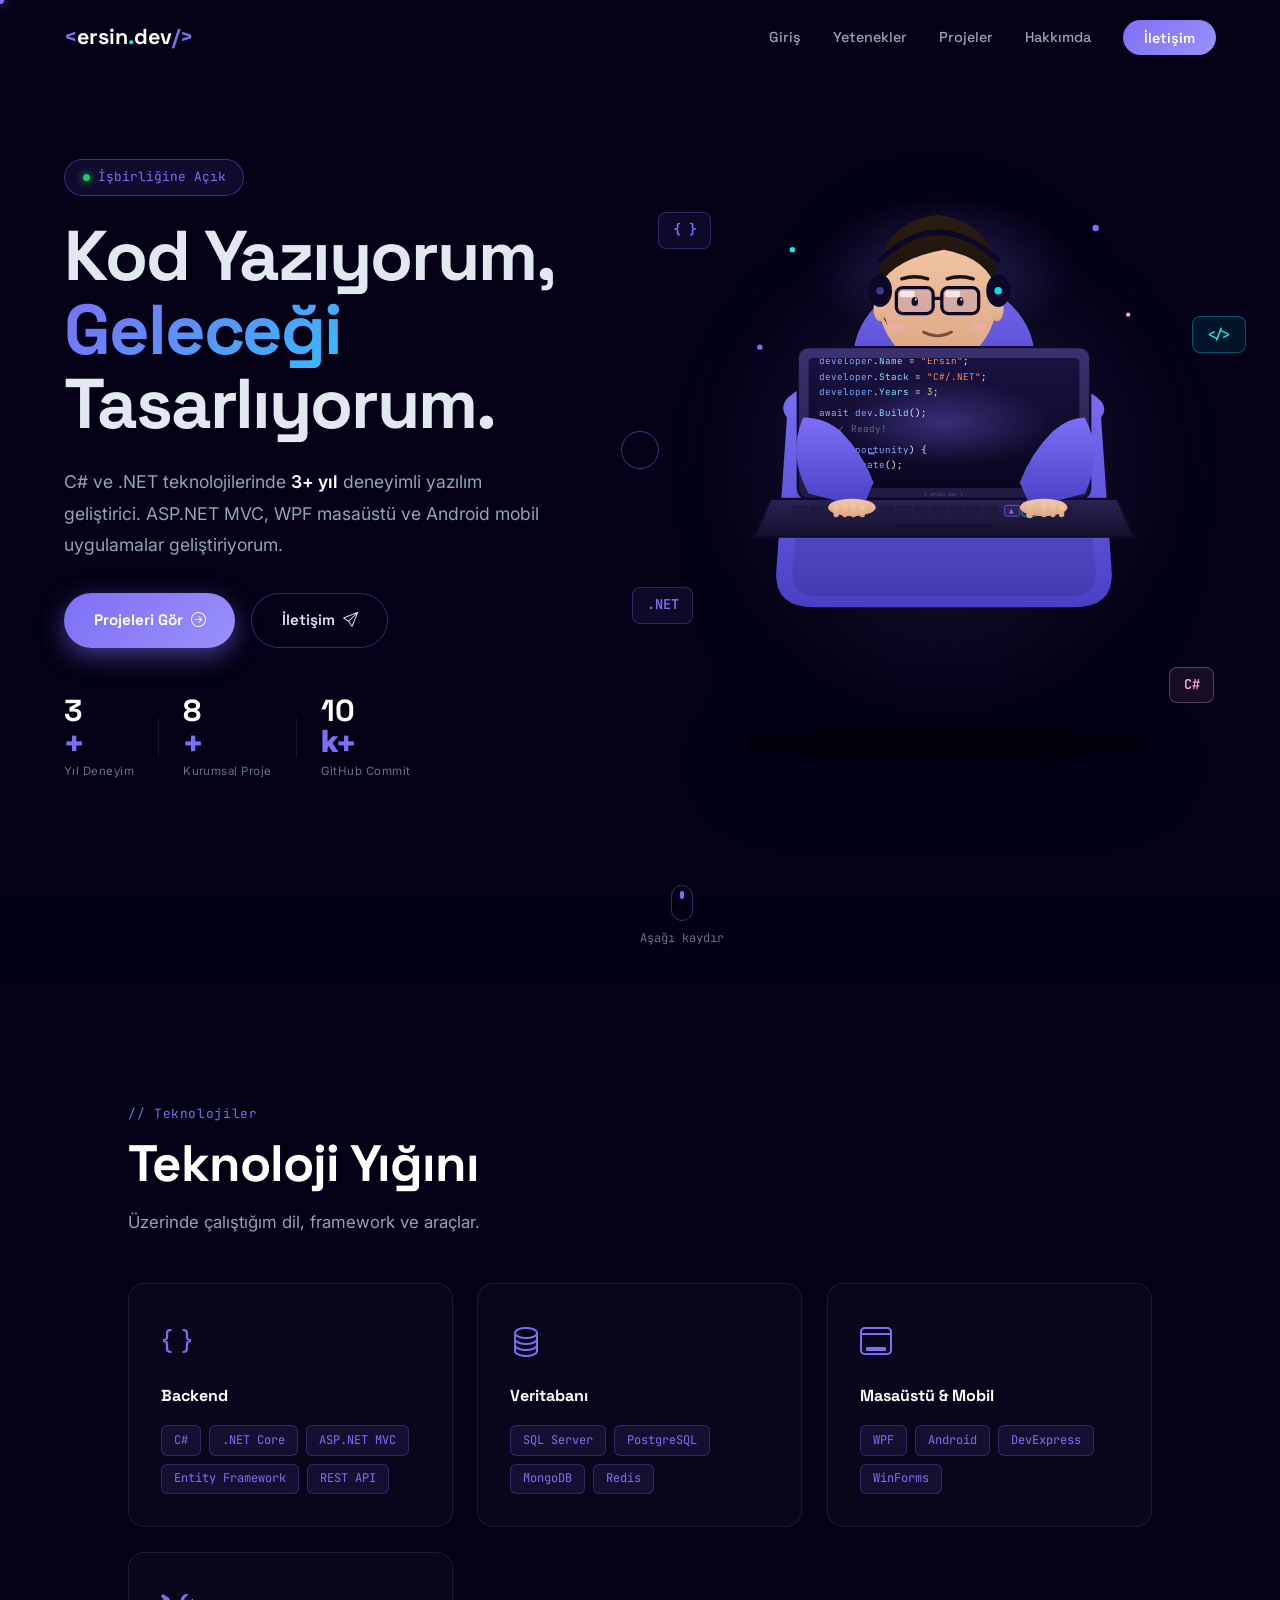
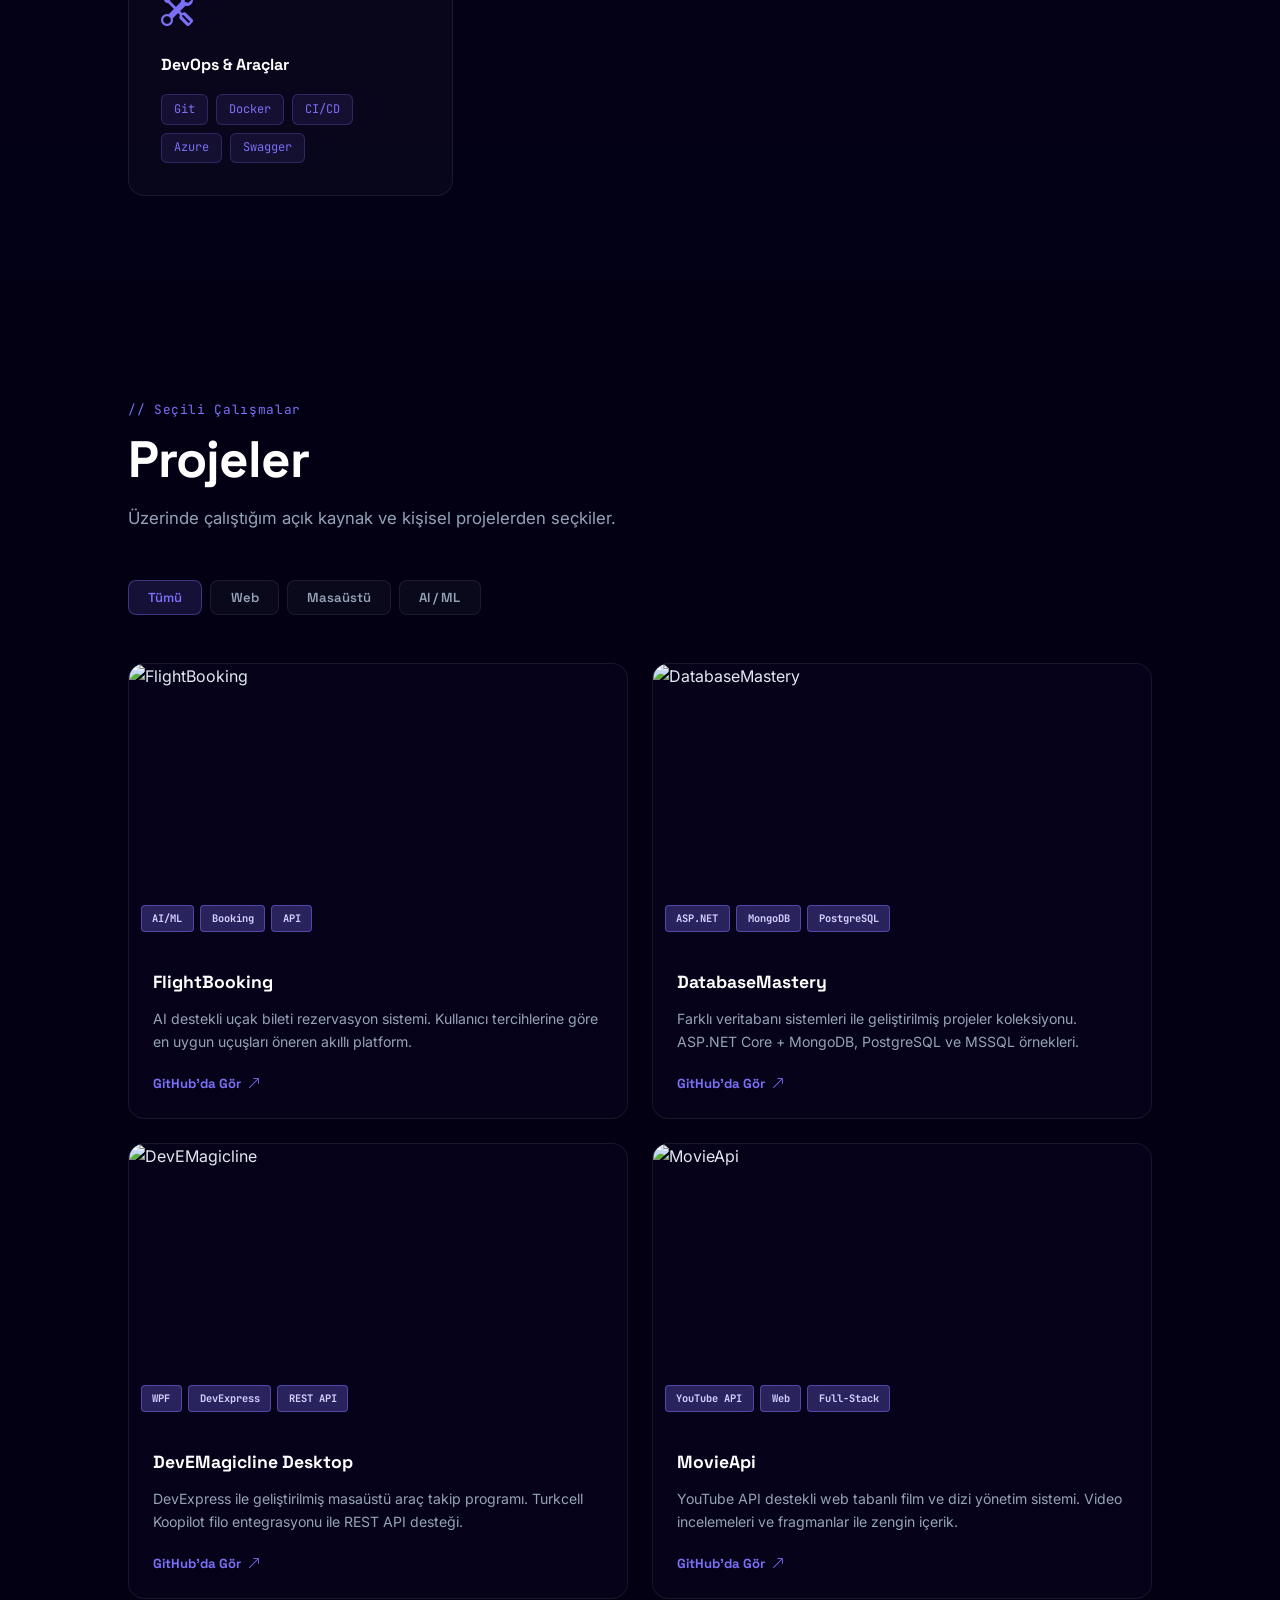
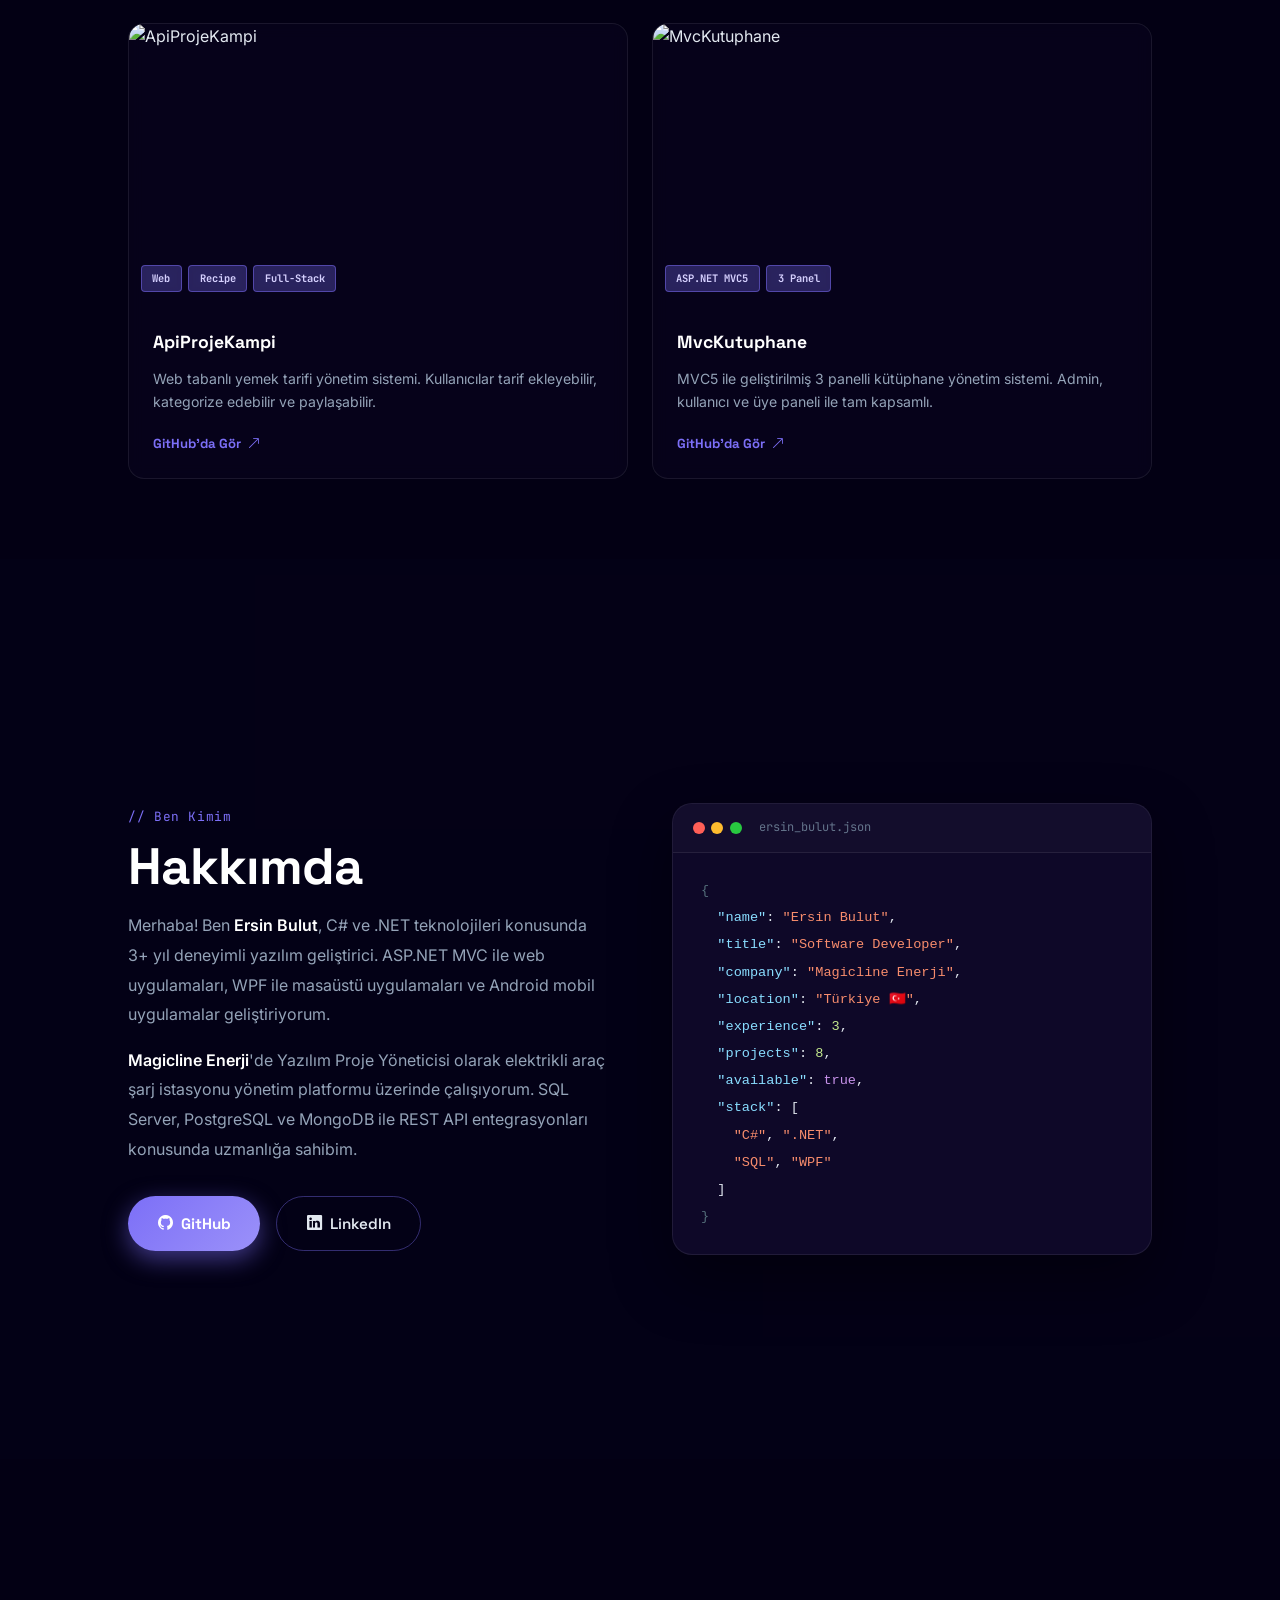
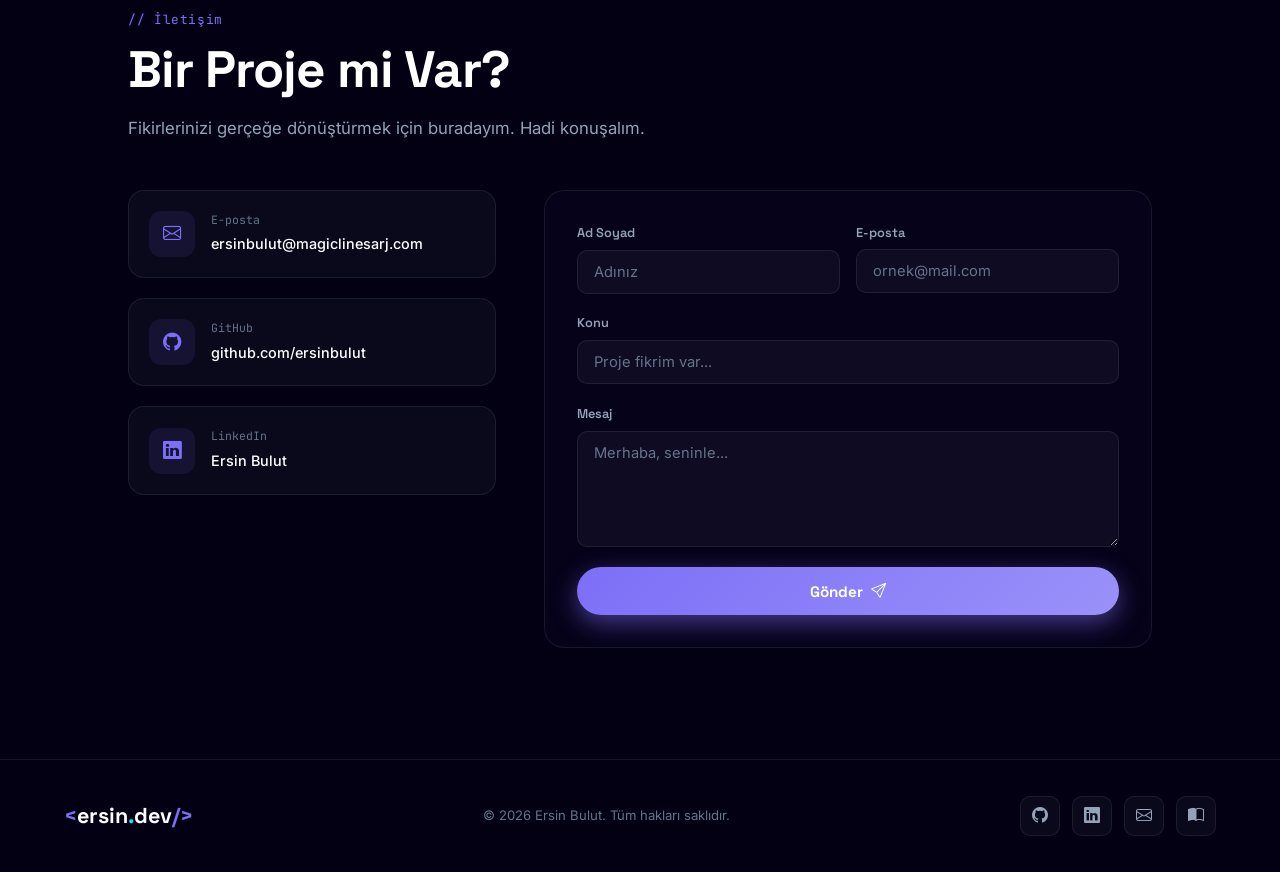
==== commit d2025a28: "Add files via upload" ====
--- a/index.html
+++ b/index.html
@@ -106,25 +106,268 @@
                     </div>
                 </div>
                 <div class="hero-right">
-                    <div class="hero-3d-card tilt-card">
-                        <div class="card-inner">
-                            <div class="card-glow"></div>
-                            <div class="card-header">
-                                <span class="dot red"></span>
-                                <span class="dot yellow"></span>
-                                <span class="dot green"></span>
-                                <span class="card-filename">developer.cs</span>
-                            </div>
-                            <div class="card-code">
-                                <div class="code-line"><span class="c-purple">var</span> <span class="c-blue">developer</span> = <span class="c-green">new</span> <span class="c-yellow">Developer</span>();</div>
-                                <div class="code-line"><span class="c-blue">developer</span>.<span class="c-cyan">Name</span> = <span class="c-orange">"Ersin Bulut"</span>;</div>
-                                <div class="code-line"><span class="c-blue">developer</span>.<span class="c-cyan">Stack</span> = <span class="c-orange">"C# / .NET"</span>;</div>
-                                <div class="code-line"><span class="c-blue">developer</span>.<span class="c-cyan">Experience</span> = <span class="c-green">3</span>;</div>
-                                <div class="code-line">&nbsp;</div>
-                                <div class="code-line"><span class="c-purple">await</span> <span class="c-blue">developer</span>.<span class="c-cyan">BuildAmazing</span>();</div>
-                                <div class="code-line c-muted">// ✓ Ready to collaborate!</div>
-                            </div>
-                        </div>
+                    <!-- ═══ Yazılımcı Karakter Sahnesi ═══ -->
+                    <div class="dev-scene" id="devScene">
+                        <!-- Floating code chips (background atmosphere) -->
+                        <div class="floating-chip chip-1">{ }</div>
+                        <div class="floating-chip chip-2">&lt;/&gt;</div>
+                        <div class="floating-chip chip-3">.NET</div>
+                        <div class="floating-chip chip-4">C#</div>
+
+                        <!-- Glow behind -->
+                        <div class="dev-glow"></div>
+
+                        <!-- Main SVG character + laptop scene -->
+                        <svg class="dev-svg" viewBox="0 0 480 560" xmlns="http://www.w3.org/2000/svg" aria-label="Yazılımcı karakter">
+                            <defs>
+                                <linearGradient id="laptop-screen" x1="0" y1="0" x2="0" y2="1">
+                                    <stop offset="0" stop-color="#1a1240"/>
+                                    <stop offset="1" stop-color="#0a0520"/>
+                                </linearGradient>
+                                <linearGradient id="laptop-base" x1="0" y1="0" x2="0" y2="1">
+                                    <stop offset="0" stop-color="#3b3270"/>
+                                    <stop offset="1" stop-color="#1f1a3f"/>
+                                </linearGradient>
+                                <linearGradient id="laptop-base2" x1="0" y1="0" x2="0" y2="1">
+                                    <stop offset="0" stop-color="#2a2354"/>
+                                    <stop offset="1" stop-color="#15102a"/>
+                                </linearGradient>
+                                <linearGradient id="hoodie-grad" x1="0" y1="0" x2="0" y2="1">
+                                    <stop offset="0" stop-color="#7c6ff7"/>
+                                    <stop offset="1" stop-color="#4a3fc4"/>
+                                </linearGradient>
+                                <linearGradient id="hoodie-dark" x1="0" y1="0" x2="0" y2="1">
+                                    <stop offset="0" stop-color="#5a4fc9"/>
+                                    <stop offset="1" stop-color="#332788"/>
+                                </linearGradient>
+                                <linearGradient id="skin" x1="0" y1="0" x2="0" y2="1">
+                                    <stop offset="0" stop-color="#f4c8a8"/>
+                                    <stop offset="1" stop-color="#dba582"/>
+                                </linearGradient>
+                                <linearGradient id="hair-grad" x1="0" y1="0" x2="0" y2="1">
+                                    <stop offset="0" stop-color="#2b1d12"/>
+                                    <stop offset="1" stop-color="#1a110a"/>
+                                </linearGradient>
+                                <radialGradient id="screen-glow" cx="0.5" cy="0.5" r="0.5">
+                                    <stop offset="0" stop-color="#7c6ff7" stop-opacity="0.7"/>
+                                    <stop offset="1" stop-color="#7c6ff7" stop-opacity="0"/>
+                                </radialGradient>
+                                <radialGradient id="key-glow" cx="0.5" cy="0.5" r="0.5">
+                                    <stop offset="0" stop-color="#00f2fe" stop-opacity="1"/>
+                                    <stop offset="1" stop-color="#00f2fe" stop-opacity="0"/>
+                                </radialGradient>
+                                <clipPath id="screen-clip">
+                                    <rect x="120" y="180" width="240" height="118" rx="3"/>
+                                </clipPath>
+                            </defs>
+
+                            <!-- Desk shadow -->
+                            <ellipse cx="240" cy="535" rx="200" ry="14" fill="#000" opacity="0.45"/>
+
+                            <!-- Background ambient glow behind head -->
+                            <ellipse cx="240" cy="100" rx="120" ry="70" fill="url(#screen-glow)" opacity="0.4"/>
+
+                            <!-- ═══ HEAD (en arkada, laptop ekranının üzerinde gözükecek) ═══ -->
+                            <g id="character-head">
+                                <!-- Hoodie hood collar (head-only, laptop will hide body) -->
+                                <path d="M 158 195 Q 145 130 240 95 Q 335 130 322 195 L 322 220 L 158 220 Z"
+                                      fill="url(#hoodie-grad)"/>
+
+                                <!-- Neck -->
+                                <rect x="218" y="170" width="32" height="35" rx="6" fill="url(#skin)"/>
+                                <rect x="218" y="190" width="32" height="15" fill="#000" opacity="0.18"/>
+
+                                <!-- Head -->
+                                <ellipse cx="234" cy="125" rx="55" ry="62" fill="url(#skin)"/>
+
+                                <!-- Hair -->
+                                <path d="M 180 113 Q 178 55 234 48 Q 292 55 288 118 Q 282 88 240 80 Q 195 88 180 113 Z"
+                                      fill="url(#hair-grad)"/>
+                                <path d="M 182 108 Q 180 132 188 150 Q 180 138 178 115 Z" fill="url(#hair-grad)"/>
+
+                                <!-- Ears -->
+                                <ellipse cx="181" cy="135" rx="6" ry="11" fill="url(#skin)"/>
+                                <ellipse cx="289" cy="135" rx="6" ry="11" fill="url(#skin)"/>
+
+                                <!-- Headphones band -->
+                                <path d="M 181 90 Q 234 38 290 90" stroke="#0e0828" stroke-width="5" fill="none" stroke-linecap="round"/>
+                                <ellipse cx="181" cy="118" rx="11" ry="15" fill="#0e0828"/>
+                                <ellipse cx="290" cy="118" rx="11" ry="15" fill="#0e0828"/>
+                                <circle cx="181" cy="118" r="3.5" fill="#7c6ff7">
+                                    <animate attributeName="opacity" values="1;0.4;1" dur="2s" repeatCount="indefinite"/>
+                                </circle>
+                                <circle cx="290" cy="118" r="3.5" fill="#00f2fe">
+                                    <animate attributeName="opacity" values="0.4;1;0.4" dur="2s" repeatCount="indefinite"/>
+                                </circle>
+
+                                <!-- Glasses -->
+                                <g id="glasses">
+                                    <rect x="196" y="115" width="34" height="24" rx="6" fill="rgba(124,111,247,0.15)" stroke="#0e0828" stroke-width="3"/>
+                                    <rect x="238" y="115" width="34" height="24" rx="6" fill="rgba(124,111,247,0.15)" stroke="#0e0828" stroke-width="3"/>
+                                    <line x1="230" y1="125" x2="238" y2="125" stroke="#0e0828" stroke-width="3"/>
+                                    <rect class="lens-reflect" x="199" y="118" width="14" height="6" rx="2" fill="#fff" opacity="0.7"/>
+                                    <rect class="lens-reflect" x="241" y="118" width="14" height="6" rx="2" fill="#fff" opacity="0.7"/>
+                                </g>
+
+                                <!-- Eyes -->
+                                <g id="eyes">
+                                    <ellipse class="eye eye-left"  cx="213" cy="128" rx="3" ry="4" fill="#0e0828"/>
+                                    <ellipse class="eye eye-right" cx="255" cy="128" rx="3" ry="4" fill="#0e0828"/>
+                                    <circle cx="214" cy="126" r="1" fill="#fff"/>
+                                    <circle cx="256" cy="126" r="1" fill="#fff"/>
+                                </g>
+
+                                <!-- Eyebrows -->
+                                <path d="M 201 107 Q 213 103 225 107" stroke="#1a110a" stroke-width="3" fill="none" stroke-linecap="round"/>
+                                <path d="M 243 107 Q 255 103 267 107" stroke="#1a110a" stroke-width="3" fill="none" stroke-linecap="round"/>
+
+                                <!-- Mouth -->
+                                <path d="M 221 156 Q 234 163 247 156" stroke="#7a4a3a" stroke-width="2.5" fill="none" stroke-linecap="round"/>
+                                <!-- Cheeks -->
+                                <ellipse cx="196" cy="151" rx="8" ry="4" fill="#f9a8d4" opacity="0.3"/>
+                                <ellipse cx="272" cy="151" rx="8" ry="4" fill="#f9a8d4" opacity="0.3"/>
+                            </g>
+
+                            <!-- ═══ BODY/HOODIE (omuzlar ve gövde, laptop arkasında) ═══ -->
+                            <g id="character-body">
+                                <!-- Shoulders/torso -->
+                                <path d="M 95 235 Q 80 215 130 200 L 340 200 Q 400 215 385 235 L 395 380 Q 395 410 360 410 L 120 410 Q 85 410 85 380 Z"
+                                      fill="url(#hoodie-grad)"/>
+                                <!-- Inner shadow -->
+                                <path d="M 110 240 Q 100 225 145 215 L 325 215 Q 380 225 370 240 L 380 380 Q 380 400 355 400 L 125 400 Q 100 400 100 380 Z"
+                                      fill="#000" opacity="0.1"/>
+                                <!-- Hoodie strings -->
+                                <line x1="222" y1="210" x2="222" y2="265" stroke="#fff" stroke-width="2" opacity="0.65"/>
+                                <line x1="246" y1="210" x2="246" y2="270" stroke="#fff" stroke-width="2" opacity="0.65"/>
+                                <circle cx="222" cy="270" r="3" fill="#fff" opacity="0.75"/>
+                                <circle cx="246" cy="275" r="3" fill="#fff" opacity="0.75"/>
+                            </g>
+
+                            <!-- ═══ LAPTOP (karakterin önünde) ═══ -->
+                            <g id="laptop">
+                                <!-- Screen body -->
+                                <rect x="105" y="170" width="270" height="140" rx="10" fill="url(#laptop-base)" stroke="#0e0828" stroke-width="2"/>
+                                <!-- Screen content area -->
+                                <rect x="115" y="180" width="250" height="120" rx="4" fill="url(#laptop-screen)"/>
+                                <!-- Screen glow -->
+                                <ellipse cx="240" cy="240" rx="100" ry="40" fill="url(#screen-glow)" opacity="0.5"/>
+
+                                <!-- ─── Code on screen (clipped) ─── -->
+                                <g clip-path="url(#screen-clip)">
+                                    <g id="code-scroll-group" font-family="'JetBrains Mono', monospace" font-size="8.5">
+                                        <!-- Window dots -->
+                                        <circle cx="125" cy="192" r="2.5" fill="#ff5f57"/>
+                                        <circle cx="134" cy="192" r="2.5" fill="#febc2e"/>
+                                        <circle cx="143" cy="192" r="2.5" fill="#28c840"/>
+                                        <text x="155" y="195" fill="#546e7a" font-size="7">developer.cs</text>
+
+                                        <text x="125" y="212"><tspan fill="#c792ea">var</tspan> <tspan fill="#82aaff">developer</tspan> <tspan fill="#e2e8f0">=</tspan> <tspan fill="#c3e88d">new</tspan> <tspan fill="#ffcb6b">Developer</tspan><tspan fill="#e2e8f0">();</tspan></text>
+                                        <text x="125" y="226"><tspan fill="#82aaff">developer</tspan><tspan fill="#e2e8f0">.</tspan><tspan fill="#89ddff">Name</tspan> <tspan fill="#e2e8f0">=</tspan> <tspan fill="#f78c6c">"Ersin"</tspan><tspan fill="#e2e8f0">;</tspan></text>
+                                        <text x="125" y="240"><tspan fill="#82aaff">developer</tspan><tspan fill="#e2e8f0">.</tspan><tspan fill="#89ddff">Stack</tspan> <tspan fill="#e2e8f0">=</tspan> <tspan fill="#f78c6c">"C#/.NET"</tspan><tspan fill="#e2e8f0">;</tspan></text>
+                                        <text x="125" y="254"><tspan fill="#82aaff">developer</tspan><tspan fill="#e2e8f0">.</tspan><tspan fill="#89ddff">Years</tspan> <tspan fill="#e2e8f0">=</tspan> <tspan fill="#c3e88d">3</tspan><tspan fill="#e2e8f0">;</tspan></text>
+                                        <text x="125" y="274"><tspan fill="#c792ea">await</tspan> <tspan fill="#82aaff">dev</tspan><tspan fill="#e2e8f0">.</tspan><tspan fill="#89ddff">Build</tspan><tspan fill="#e2e8f0">();</tspan></text>
+                                        <text x="125" y="288" fill="#546e7a">// ✓ Ready!</text>
+
+                                        <!-- Extra lines that appear when scrolling -->
+                                        <text x="125" y="308"><tspan fill="#c792ea">if</tspan> <tspan fill="#e2e8f0">(</tspan><tspan fill="#82aaff">opportunity</tspan><tspan fill="#e2e8f0">) {</tspan></text>
+                                        <text x="125" y="322"><tspan fill="#e2e8f0">  </tspan><tspan fill="#82aaff">collaborate</tspan><tspan fill="#e2e8f0">();</tspan></text>
+                                        <text x="125" y="336" fill="#e2e8f0">}</text>
+                                        <text x="125" y="356" fill="#546e7a">// scroll keep going...</text>
+                                        <text x="125" y="370"><tspan fill="#c792ea">return</tspan> <tspan fill="#f78c6c">"💜"</tspan><tspan fill="#e2e8f0">;</tspan></text>
+                                    </g>
+                                    <!-- Cursor blink -->
+                                    <rect class="code-cursor" x="170" y="267" width="6" height="2" fill="#7c6ff7"/>
+                                </g>
+
+                                <!-- ─── Laptop Base (klavye üst yüzeyi) ─── -->
+                                <path d="M 80 310 L 400 310 L 415 345 L 65 345 Z" fill="url(#laptop-base2)" stroke="#0e0828" stroke-width="2"/>
+
+                                <!-- ─── Keyboard keys ─── -->
+                                <g id="keyboard">
+                                    <!-- Row of regular keys -->
+                                    <g id="key-row">
+                                        <rect x="100" y="316" width="14" height="10" rx="2" fill="#1f1a3f"/>
+                                        <rect x="116" y="316" width="14" height="10" rx="2" fill="#1f1a3f"/>
+                                        <rect x="132" y="316" width="14" height="10" rx="2" fill="#1f1a3f"/>
+                                        <rect x="148" y="316" width="14" height="10" rx="2" fill="#1f1a3f"/>
+                                        <rect x="164" y="316" width="14" height="10" rx="2" fill="#1f1a3f"/>
+                                        <rect x="180" y="316" width="14" height="10" rx="2" fill="#1f1a3f"/>
+                                        <rect x="196" y="316" width="14" height="10" rx="2" fill="#1f1a3f"/>
+                                        <rect x="212" y="316" width="14" height="10" rx="2" fill="#1f1a3f"/>
+                                        <rect x="228" y="316" width="14" height="10" rx="2" fill="#1f1a3f"/>
+                                        <rect x="244" y="316" width="14" height="10" rx="2" fill="#1f1a3f"/>
+                                        <rect x="260" y="316" width="14" height="10" rx="2" fill="#1f1a3f"/>
+                                        <rect x="276" y="316" width="14" height="10" rx="2" fill="#1f1a3f"/>
+                                    </g>
+
+                                    <!-- ⬇ ARROW KEYS -->
+                                    <g id="arrow-keys">
+                                        <rect id="key-up" x="296" y="316" width="14" height="10" rx="2" fill="#2a2354" stroke="#7c6ff7" stroke-width="0.6"/>
+                                        <text x="300" y="324" fill="#7c6ff7" font-size="7" font-family="'JetBrains Mono', monospace">▲</text>
+
+                                        <g id="key-down-group">
+                                            <ellipse id="key-down-glow" cx="319" cy="321" rx="14" ry="10" fill="url(#key-glow)" opacity="0"/>
+                                            <rect id="key-down" x="312" y="316" width="14" height="10" rx="2" fill="#2a2354" stroke="#00f2fe" stroke-width="0.6"/>
+                                            <text id="key-down-arrow" x="316" y="324" fill="#00f2fe" font-size="7" font-family="'JetBrains Mono', monospace">▼</text>
+                                        </g>
+
+                                        <rect x="328" y="316" width="14" height="10" rx="2" fill="#1f1a3f"/>
+                                        <rect x="344" y="316" width="14" height="10" rx="2" fill="#1f1a3f"/>
+                                    </g>
+                                </g>
+
+                                <!-- Trackpad hint -->
+                                <rect x="195" y="334" width="90" height="2" rx="1" fill="#0e0828" opacity="0.4"/>
+
+                                <!-- Brand on laptop -->
+                                <text x="240" y="307" fill="#7c6ff7" opacity="0.5" font-family="'JetBrains Mono', monospace" font-size="5" text-anchor="middle">{ ersin.dev }</text>
+                            </g>
+
+                            <!-- ═══ ARMS (laptop'un üstünde, klavyeye uzanıyor) ═══ -->
+                            <g id="arms">
+                                <!-- LEFT arm -->
+                                <g id="arm-left">
+                                    <!-- Sleeve - upper arm -->
+                                    <path d="M 110 235 Q 95 270 115 305 L 165 318 L 175 295 Q 165 268 145 248 Q 130 235 110 235 Z"
+                                          fill="url(#hoodie-grad)"/>
+                                    <!-- Cuff -->
+                                    <ellipse cx="155" cy="315" rx="20" ry="5" fill="url(#hoodie-dark)"/>
+                                    <!-- Hand on keyboard -->
+                                    <ellipse cx="155" cy="318" rx="22" ry="8" fill="url(#skin)"/>
+                                    <!-- Fingers reaching down to keys -->
+                                    <rect x="138" y="316" width="5" height="11" rx="2.5" fill="url(#skin)"/>
+                                    <rect x="146" y="314" width="5" height="13" rx="2.5" fill="url(#skin)"/>
+                                    <rect x="154" y="314" width="5" height="13" rx="2.5" fill="url(#skin)"/>
+                                    <rect x="162" y="316" width="5" height="11" rx="2.5" fill="url(#skin)"/>
+                                </g>
+
+                                <!-- RIGHT arm (animated for press) -->
+                                <g id="arm-right" class="arm-animate">
+                                    <path d="M 370 235 Q 388 270 370 305 L 320 318 L 310 295 Q 320 268 340 248 Q 355 235 370 235 Z"
+                                          fill="url(#hoodie-grad)"/>
+                                    <ellipse cx="332" cy="315" rx="20" ry="5" fill="url(#hoodie-dark)"/>
+                                    <g id="right-hand">
+                                        <ellipse cx="332" cy="318" rx="22" ry="8" fill="url(#skin)"/>
+                                        <!-- pinky -->
+                                        <rect x="346" y="316" width="5" height="11" rx="2.5" fill="url(#skin)"/>
+                                        <!-- ring -->
+                                        <rect x="338" y="314" width="5" height="13" rx="2.5" fill="url(#skin)"/>
+                                        <!-- middle (rests on left/right key) -->
+                                        <rect x="330" y="314" width="5" height="13" rx="2.5" fill="url(#skin)"/>
+                                        <!-- INDEX finger - extends to press DOWN arrow key -->
+                                        <rect id="index-finger" x="316" y="312" width="6" height="16" rx="3" fill="url(#skin)"/>
+                                    </g>
+                                </g>
+                            </g>
+
+                            <!-- Floating particle sparks -->
+                            <g class="sparks">
+                                <circle class="spark spark-1" cx="380" cy="60"  r="3"   fill="#7c6ff7"/>
+                                <circle class="spark spark-2" cx="100" cy="80"  r="2.5" fill="#00f2fe"/>
+                                <circle class="spark spark-3" cx="410" cy="140" r="2"   fill="#f9a8d4"/>
+                                <circle class="spark spark-4" cx="70"  cy="170" r="2.5" fill="#7c6ff7"/>
+                            </g>
+                        </svg>
                     </div>
                 </div>
             </div>
--- a/style.css
+++ b/style.css
@@ -467,7 +467,174 @@
   background: var(--border);
 }
 
-/* Hero 3D Card */
+/* ═══ Yazılımcı Karakter Sahnesi ═══ */
+.dev-scene {
+  position: relative;
+  width: 100%;
+  max-width: 520px;
+  margin: 0 auto;
+  opacity: 0;
+  animation: fadeUp 1s 1.15s forwards;
+}
+
+/* Background glow */
+.dev-glow {
+  position: absolute;
+  inset: 10%;
+  background: radial-gradient(circle, rgba(124,111,247,0.35) 0%, transparent 70%);
+  filter: blur(40px);
+  z-index: 0;
+  animation: glowPulse 4s ease-in-out infinite;
+}
+@keyframes glowPulse {
+  0%, 100% { opacity: 0.6; transform: scale(1); }
+  50%      { opacity: 1;   transform: scale(1.08); }
+}
+
+/* SVG sahne - yumuşakça yukarı-aşağı (idle) */
+.dev-svg {
+  position: relative;
+  width: 100%;
+  height: auto;
+  z-index: 2;
+  filter: drop-shadow(0 20px 40px rgba(0,0,0,0.4));
+  animation: floatSoft 6s ease-in-out infinite;
+}
+@keyframes floatSoft {
+  0%, 100% { transform: translateY(0); }
+  50%      { transform: translateY(-10px); }
+}
+
+/* ── Karakter idle animasyonu ── */
+#character-head, #character-body {
+  transform-origin: 240px 200px;
+  animation: charBreath 4s ease-in-out infinite;
+}
+@keyframes charBreath {
+  0%, 100% { transform: translateY(0) rotate(0deg); }
+  50%      { transform: translateY(-1.5px) rotate(-0.25deg); }
+}
+
+/* ── Göz kırpma ── */
+.eye {
+  transform-origin: center;
+  animation: blink 5.5s infinite;
+}
+@keyframes blink {
+  0%, 92%, 100% { transform: scaleY(1); }
+  94%, 96%      { transform: scaleY(0.1); }
+}
+
+/* ── Lens reflection ── */
+.lens-reflect {
+  animation: lensShine 6s ease-in-out infinite;
+}
+@keyframes lensShine {
+  0%, 100% { opacity: 0.4; }
+  50%      { opacity: 0.85; }
+}
+
+/* ── Sağ kol - scroll'da basma animasyonu ── */
+#arm-right {
+  transform-origin: 370px 245px;
+  transition: transform 0.25s cubic-bezier(0.4, 0, 0.2, 1);
+}
+.dev-scene.is-pressing #arm-right {
+  transform: translateY(2px) rotate(0.5deg);
+}
+
+/* ── İşaret parmağı - aşağı tuşuna basıyor ── */
+#index-finger {
+  transform-origin: 319px 312px;
+  transition: transform 0.18s cubic-bezier(0.4, 0, 0.2, 1);
+}
+.dev-scene.is-pressing #index-finger {
+  transform: translateY(3px) scaleY(0.85);
+}
+
+/* ── Aşağı tuşu basıldığında ── */
+#key-down {
+  transition: transform 0.18s ease, fill 0.18s ease;
+}
+.dev-scene.is-pressing #key-down {
+  transform: translateY(2px);
+  fill: #00f2fe;
+}
+#key-down-arrow {
+  transition: transform 0.18s ease, fill 0.18s ease;
+}
+.dev-scene.is-pressing #key-down-arrow {
+  transform: translateY(2px);
+  fill: #0a0520;
+}
+
+/* ── Tuş glow efekti ── */
+#key-down-glow {
+  transition: opacity 0.3s ease;
+  transform-origin: 319px 321px;
+}
+.dev-scene.is-pressing #key-down-glow {
+  opacity: 1;
+  animation: keyPulse 0.6s ease-out;
+}
+@keyframes keyPulse {
+  0%   { transform: scale(0.7); opacity: 1; }
+  100% { transform: scale(1.5); opacity: 0; }
+}
+
+/* ── Ekrandaki kod scroll efekti ── */
+#code-scroll-group {
+  transition: transform 0.4s cubic-bezier(0.4, 0, 0.2, 1);
+}
+
+/* ── Cursor blink ── */
+.code-cursor {
+  animation: cursorBlink 1.1s steps(2) infinite;
+}
+@keyframes cursorBlink {
+  50% { opacity: 0; }
+}
+
+/* ── Floating chips (atmosfer) ── */
+.floating-chip {
+  position: absolute;
+  font-family: var(--font-c);
+  font-size: 0.85rem;
+  font-weight: 600;
+  color: var(--primary);
+  background: rgba(124, 111, 247, 0.08);
+  border: 1px solid rgba(124, 111, 247, 0.3);
+  padding: 0.4rem 0.85rem;
+  border-radius: 8px;
+  z-index: 1;
+  backdrop-filter: blur(8px);
+  pointer-events: none;
+  white-space: nowrap;
+}
+.floating-chip.chip-1 { top: 8%;  left: -5%;  animation: chipFloat 5s ease-in-out infinite; }
+.floating-chip.chip-2 { top: 25%; right: -8%; color: var(--secondary); border-color: rgba(0,242,254,0.3); background: rgba(0,242,254,0.08); animation: chipFloat 6s 0.8s ease-in-out infinite; }
+.floating-chip.chip-3 { bottom: 25%; left: -10%; animation: chipFloat 5.5s 1.5s ease-in-out infinite; }
+.floating-chip.chip-4 { bottom: 12%; right: -2%; color: #f9a8d4; border-color: rgba(249,168,212,0.3); background: rgba(249,168,212,0.08); animation: chipFloat 6.5s 0.4s ease-in-out infinite; }
+@keyframes chipFloat {
+  0%, 100% { transform: translateY(0) rotate(-2deg); }
+  50%      { transform: translateY(-12px) rotate(2deg); }
+}
+
+/* ── Sparks ── */
+.spark {
+  animation: sparkFloat 3s ease-in-out infinite;
+  filter: blur(0.5px);
+}
+.spark-1 { animation-duration: 3s;   animation-delay: 0s;   }
+.spark-2 { animation-duration: 4s;   animation-delay: 0.6s; }
+.spark-3 { animation-duration: 3.5s; animation-delay: 1.2s; }
+.spark-4 { animation-duration: 4.2s; animation-delay: 0.3s; }
+@keyframes sparkFloat {
+  0%, 100% { transform: translateY(0)  scale(1);   opacity: 0.6; }
+  50%      { transform: translateY(-15px) scale(1.4); opacity: 1; }
+}
+
+/* Hero 3D Card (eski) - artık kullanılmıyor ama legacy referanslar için */
 .hero-3d-card {
   perspective: 1200px;
   opacity: 0;
@@ -1033,9 +1200,15 @@
   .hero-container {
     grid-template-columns: 1fr;
     text-align: center;
-    gap: 3rem;
+    gap: 2.5rem;
   }
-  .hero-right { display: none; }
+  .hero-right {
+    order: -1;
+    max-width: 380px;
+    margin: 0 auto;
+  }
+  .dev-scene { max-width: 380px; }
+  .floating-chip { font-size: 0.72rem; padding: 0.3rem 0.65rem; }
   .hero-p, .hero-actions { margin-left: auto; margin-right: auto; }
   .hero-actions { justify-content: center; }
   .hero-stats { justify-content: center; }
@@ -1065,11 +1238,13 @@
   .projects-grid { grid-template-columns: 1fr; }
   .skills-grid { grid-template-columns: 1fr; }
   .form-row { grid-template-columns: 1fr; }
-  .hero-container { padding: 90px 0 40px; }
+  .hero-container { padding: 90px 0 40px; gap: 1.5rem; }
   section { padding: 90px 0 60px; }
   .hero-stats { gap: 1rem; }
   .stat-num, .stat-plus { font-size: 1.4rem; }
   .footer-inner { justify-content: center; text-align: center; }
+  .dev-scene { max-width: 300px; }
+  .floating-chip { display: none; }
 }
 
 /* ── Reduced motion ── */
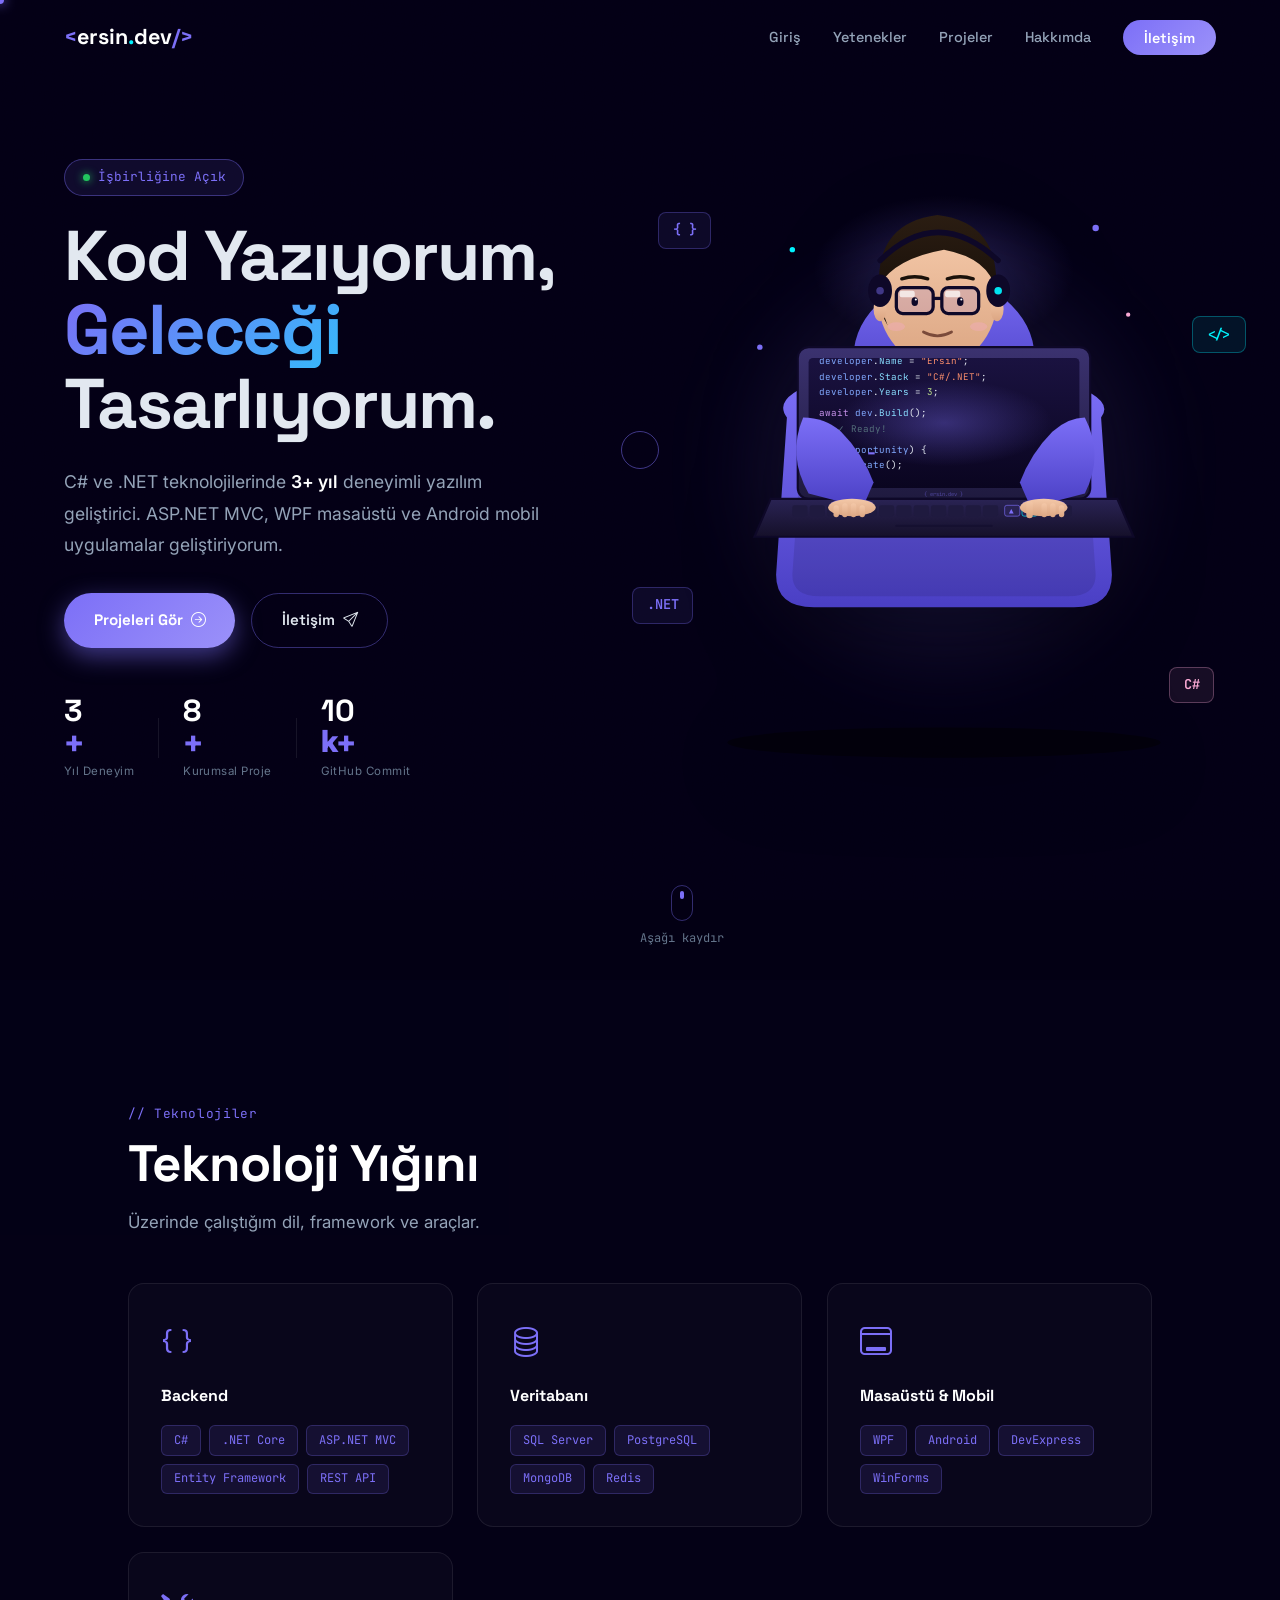
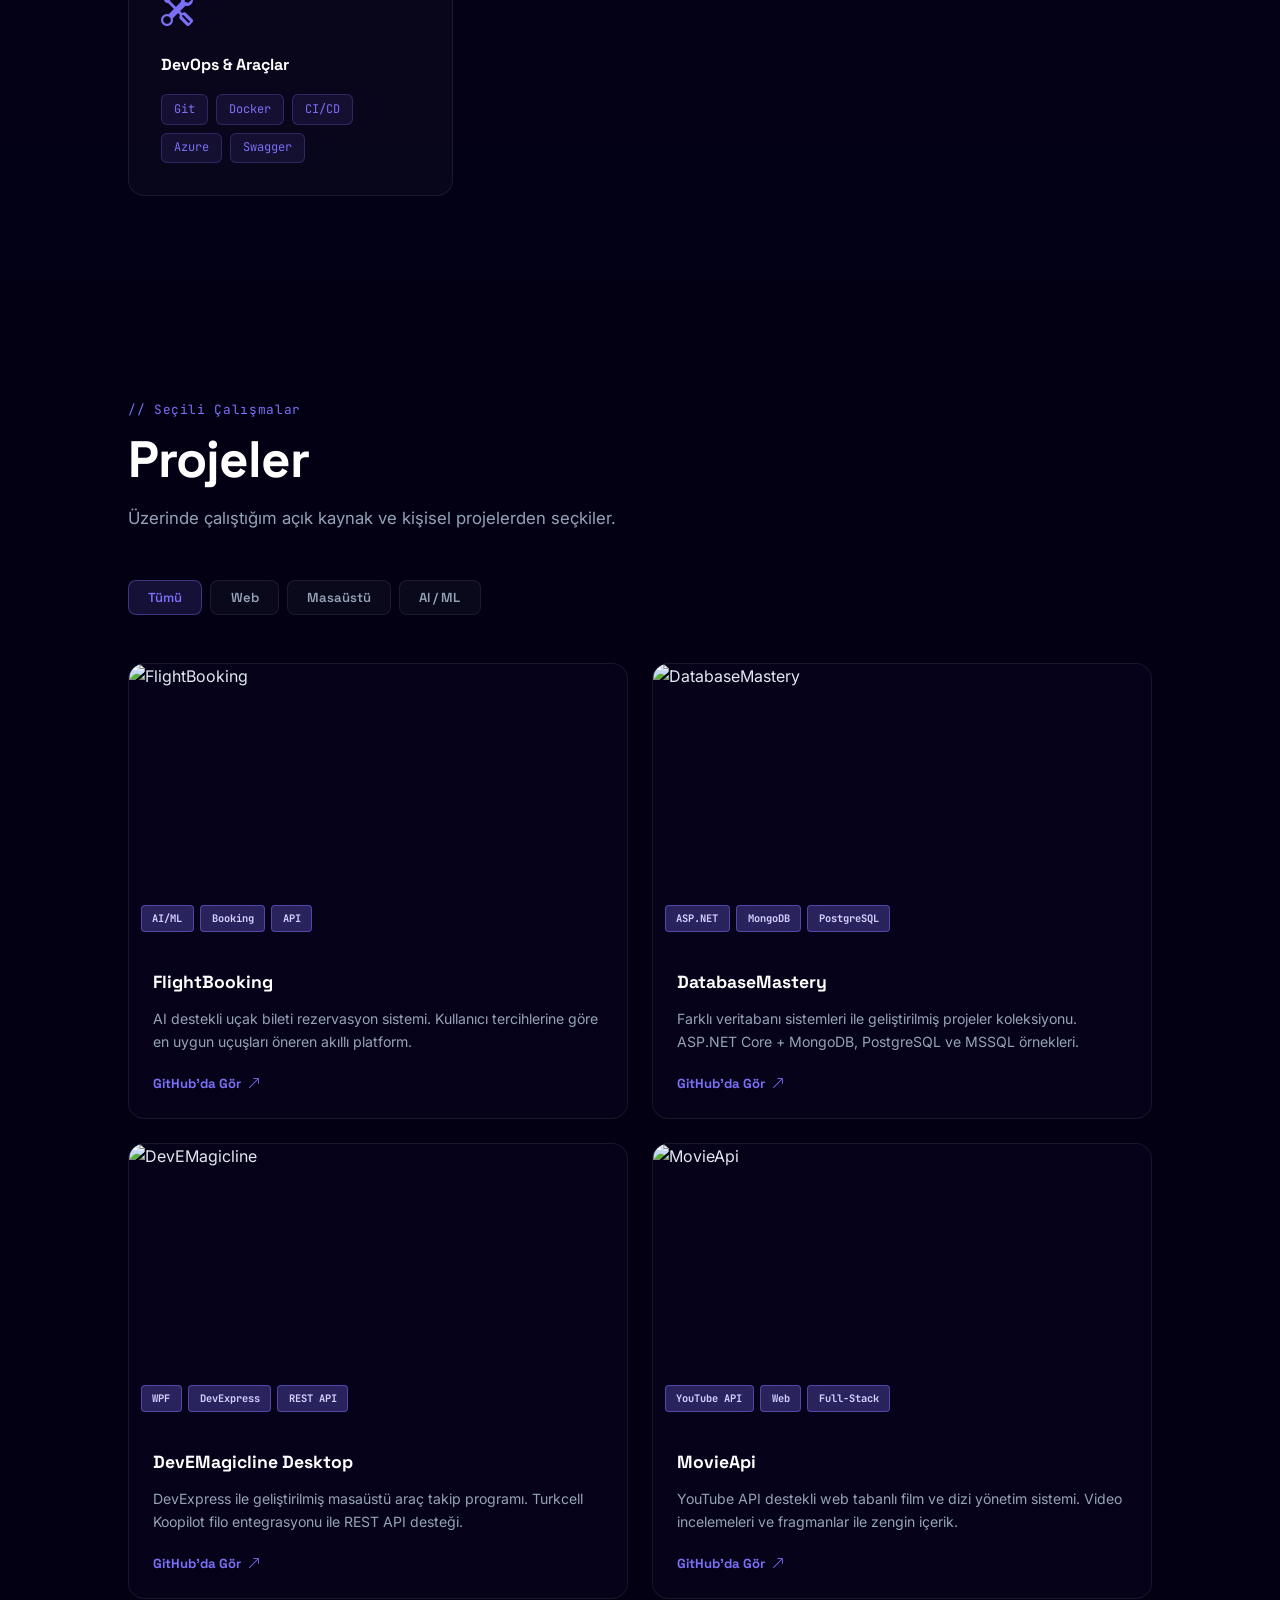
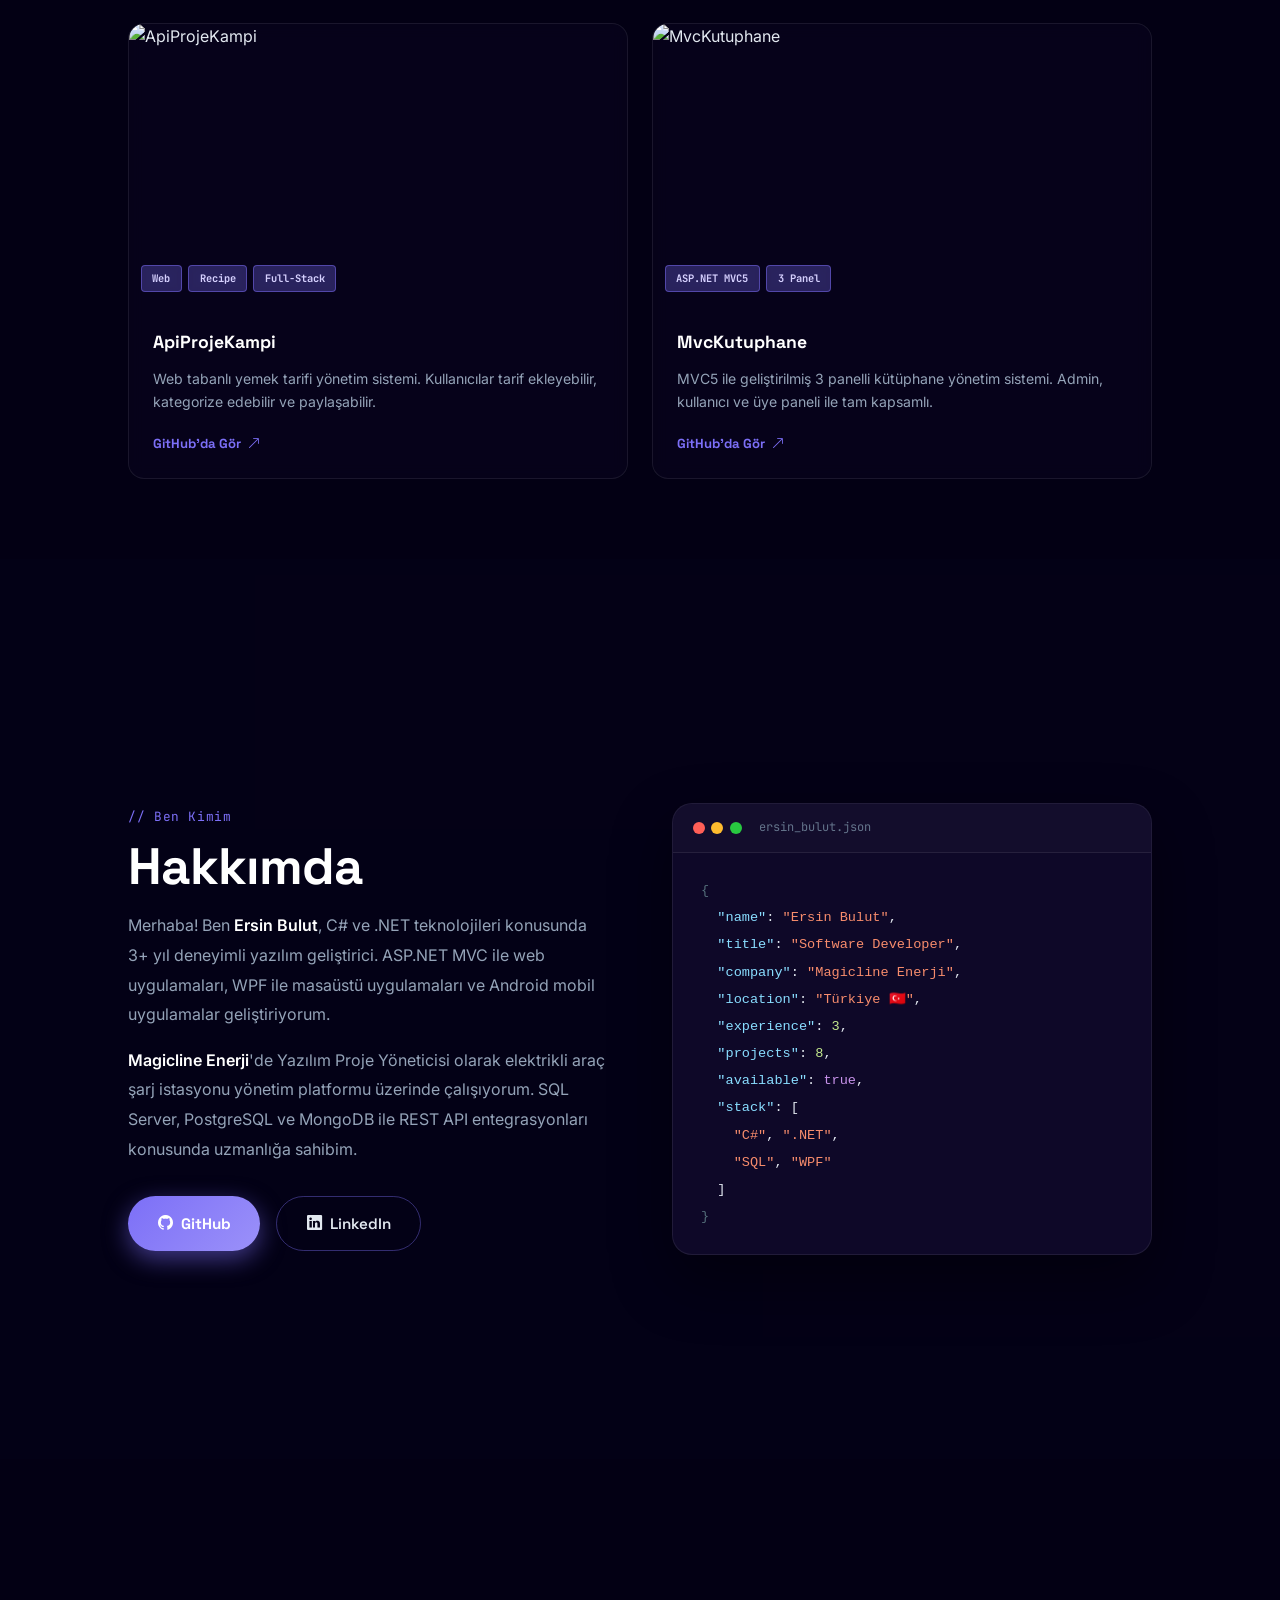
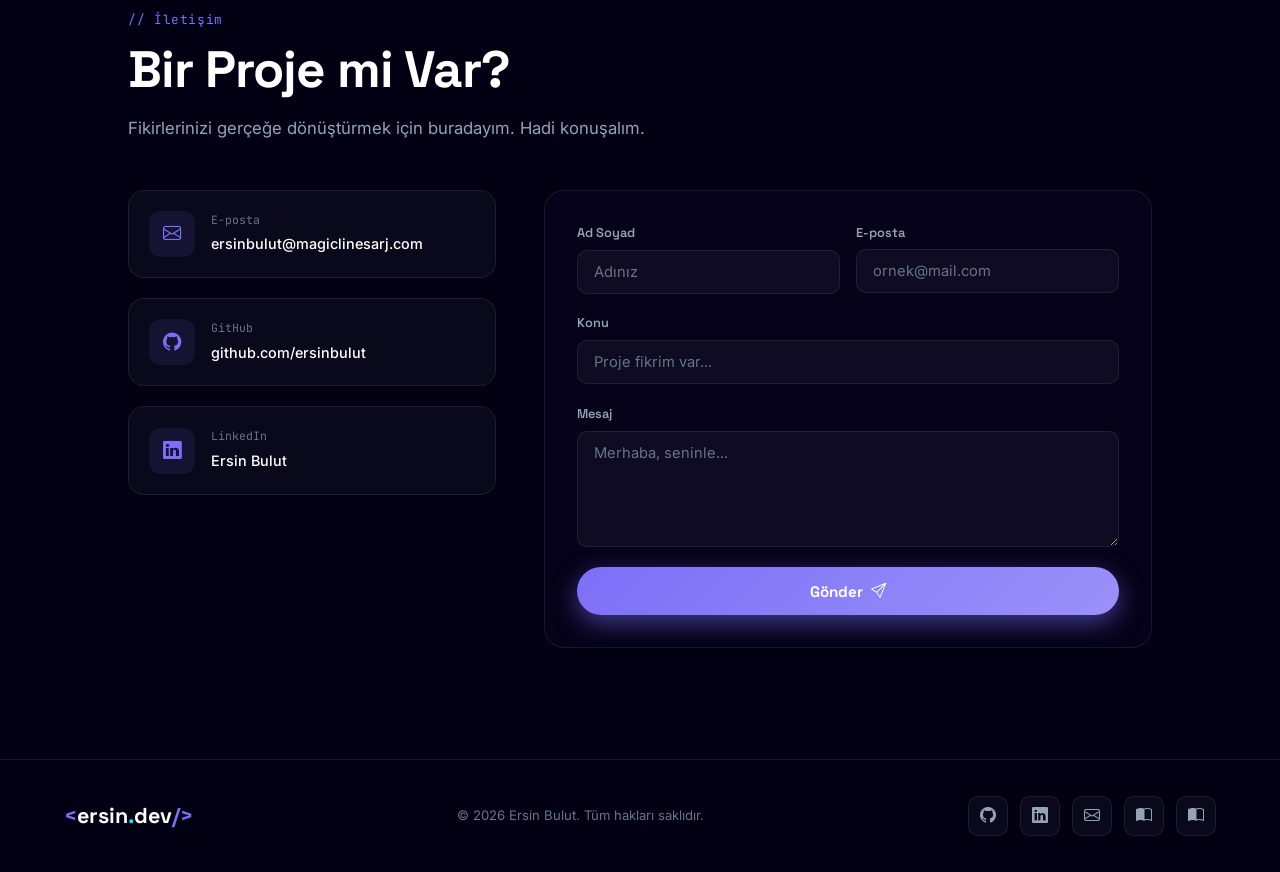
==== commit 35b58d1c: "Update index.html" ====
--- a/index.html
+++ b/index.html
@@ -681,6 +681,7 @@
                 <a href="https://linkedin.com/in/ersin-bulut-2a45371a7" target="_blank" rel="noopener" aria-label="LinkedIn"><i class="bi bi-linkedin"></i></a>
                 <a href="mailto:ersinbulut@magiclinesarj.com" aria-label="Email"><i class="bi bi-envelope"></i></a>
                 <a href="kutuphane.html" aria-label="Kütüphane"><i class="bi bi-book-half"></i></a>
+                <a href="kitapsayac.html" aria-label="Kitap Sayacı"><i class="bi bi-book-half"></i></a>
             </div>
         </div>
     </footer>
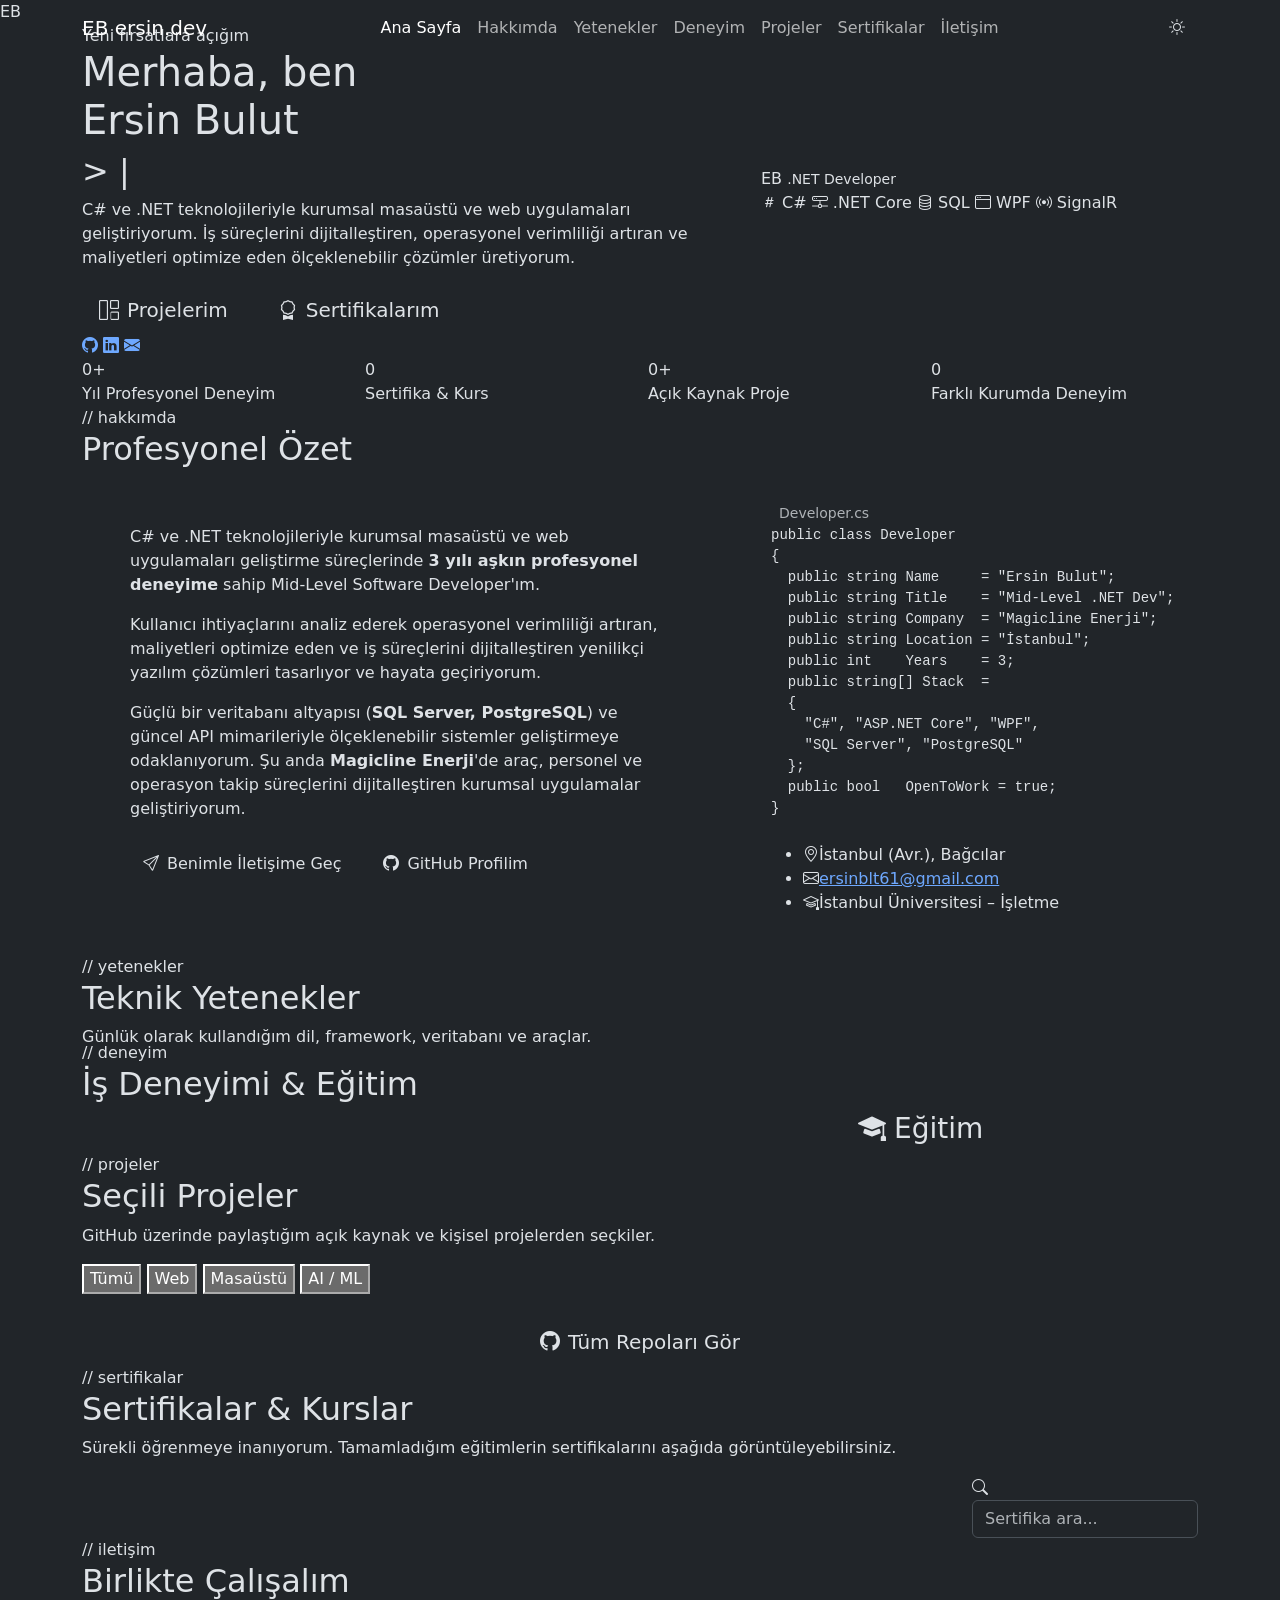
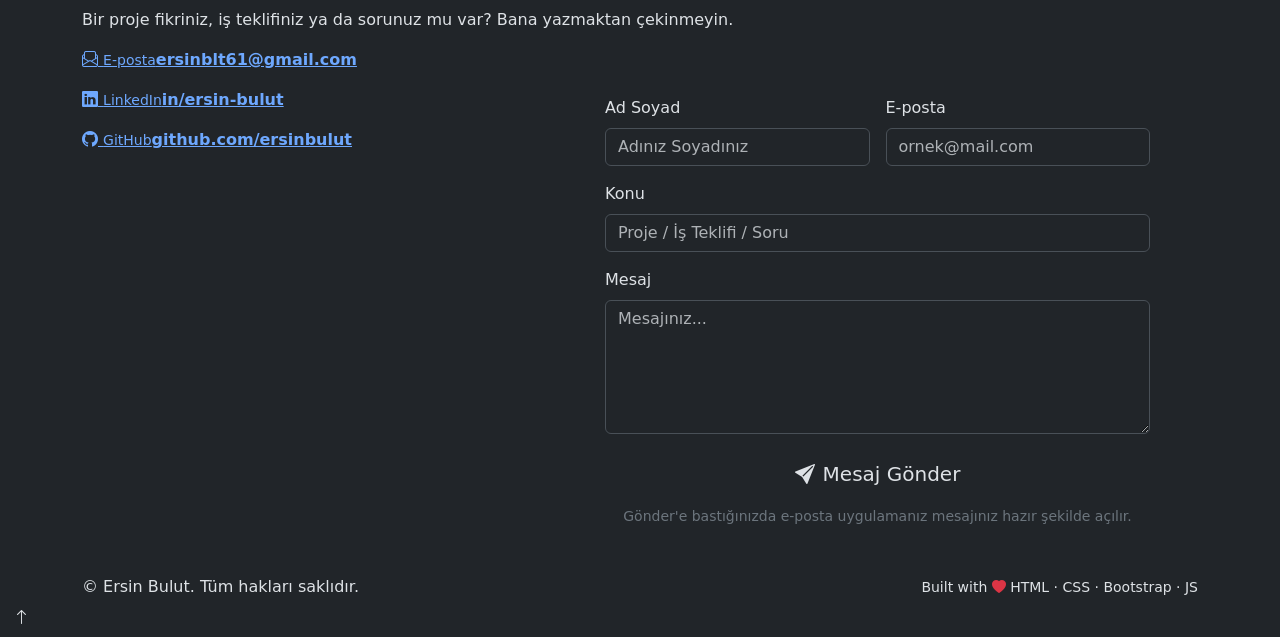
==== commit f15b49fa: "Add files via upload" ====
--- a/index.html
+++ b/index.html
@@ -1,701 +1,430 @@
 <!DOCTYPE html>
-<html lang="tr">
+<html lang="tr" data-bs-theme="dark">
+
 <head>
-    <meta charset="UTF-8">
-    <meta name="viewport" content="width=device-width, initial-scale=1.0">
-    <title>Ersin Bulut — C# & .NET Developer | 3D Portfolio</title>
-    <meta name="description" content="C# ve .NET teknolojilerinde 3+ yıl deneyimli yazılım geliştirici. ASP.NET MVC, WPF, Android ve veritabanı optimizasyonu.">
-
-    <!-- Google Fonts -->
-    <link rel="preconnect" href="https://fonts.googleapis.com">
-    <link rel="preconnect" href="https://fonts.gstatic.com" crossorigin>
-    <link href="https://fonts.googleapis.com/css2?family=Space+Grotesk:wght@300;400;500;600;700&family=Inter:wght@300;400;500;600&family=JetBrains+Mono:wght@400;600&display=swap" rel="stylesheet">
-
-    <!-- Bootstrap Icons -->
-    <link rel="stylesheet" href="https://cdn.jsdelivr.net/npm/bootstrap-icons@1.11.3/font/bootstrap-icons.min.css">
-
-    <!-- Custom CSS -->
-    <link rel="stylesheet" href="style.css">
+  <meta charset="UTF-8">
+  <meta name="viewport" content="width=device-width, initial-scale=1.0">
+  <title>Ersin Bulut | Mid-Level .NET Developer</title>
+  <meta name="description"
+    content="Ersin Bulut — C# ve .NET teknolojileriyle kurumsal masaüstü ve web uygulamaları geliştiren Mid-Level .NET Developer. Projeler, sertifikalar ve iletişim.">
+  <meta name="author" content="Ersin Bulut">
+  <meta property="og:title" content="Ersin Bulut | Mid-Level .NET Developer">
+  <meta property="og:description" content="C#, ASP.NET Core, WPF, SQL Server ve REST API ile ölçeklenebilir çözümler.">
+  <meta name="theme-color" content="#0b1020">
+  <link rel="icon"
+    href="data:image/svg+xml,<svg xmlns='http://www.w3.org/2000/svg' viewBox='0 0 64 64'><rect width='64' height='64' rx='14' fill='%2310b981'/><text x='50%25' y='54%25' dominant-baseline='middle' text-anchor='middle' font-family='Arial' font-weight='700' font-size='28' fill='white'>EB</text></svg>">
+
+  <!-- Fonts -->
+  <link rel="preconnect" href="https://fonts.googleapis.com">
+  <link rel="preconnect" href="https://fonts.gstatic.com" crossorigin>
+  <link
+    href="https://fonts.googleapis.com/css2?family=Outfit:wght@300;400;500;600;700;800&family=JetBrains+Mono:wght@400;600&display=swap"
+    rel="stylesheet">
+
+  <!-- Bootstrap 5 + Icons -->
+  <link rel="stylesheet" href="https://cdn.jsdelivr.net/npm/bootstrap@5.3.3/dist/css/bootstrap.min.css">
+  <link rel="stylesheet" href="https://cdn.jsdelivr.net/npm/bootstrap-icons@1.11.3/font/bootstrap-icons.min.css">
+
+  <!-- Custom -->
+  <link rel="stylesheet" href="css/style.css">
 </head>
-<body>
-
-    <!-- Custom Cursor -->
-    <div id="cursor-dot"></div>
-    <div id="cursor-ring"></div>
-
-    <!-- Loader -->
-    <div id="loader">
-        <div class="loader-inner">
-            <div class="loader-cube">
-                <div class="cube-face front"></div>
-                <div class="cube-face back"></div>
-                <div class="cube-face right"></div>
-                <div class="cube-face left"></div>
-                <div class="cube-face top"></div>
-                <div class="cube-face bottom"></div>
-            </div>
-            <div class="loader-bar"><div class="loader-bar-fill"></div></div>
-            <p class="loader-name">ERSIN BULUT</p>
-            <p class="loader-sub">Portfolio Yükleniyor...</p>
-        </div>
+
+<body data-bs-spy="scroll" data-bs-target="#mainNav" data-bs-offset="90" tabindex="0">
+
+  <!-- Preloader -->
+  <div id="preloader">
+    <div class="preloader-logo"><span>E</span><span>B</span></div>
+  </div>
+
+  <!-- Scroll progress -->
+  <div id="scrollProgress"></div>
+
+  <!-- Background blobs -->
+  <div class="bg-blobs" aria-hidden="true">
+    <span class="blob blob-1"></span>
+    <span class="blob blob-2"></span>
+    <span class="blob blob-3"></span>
+  </div>
+
+  <!-- ================= NAVBAR ================= -->
+  <nav id="mainNav" class="navbar navbar-expand-lg fixed-top">
+    <div class="container">
+      <a class="navbar-brand brand" href="#home">
+        <span class="brand-mark">EB</span>
+        <span class="brand-text">ersin<span class="text-accent">.</span>dev</span>
+      </a>
+
+      <div class="d-flex align-items-center gap-2 order-lg-last">
+        <button id="themeToggle" class="btn btn-icon" type="button" aria-label="Tema değiştir">
+          <i class="bi bi-sun"></i>
+        </button>
+        <button class="navbar-toggler btn-icon" type="button" data-bs-toggle="collapse" data-bs-target="#navMenu"
+          aria-controls="navMenu" aria-expanded="false" aria-label="Menü">
+          <i class="bi bi-list"></i>
+        </button>
+      </div>
+
+      <div class="collapse navbar-collapse" id="navMenu">
+        <ul class="navbar-nav mx-auto">
+          <li class="nav-item"><a class="nav-link" href="#home">Ana Sayfa</a></li>
+          <li class="nav-item"><a class="nav-link" href="#about">Hakkımda</a></li>
+          <li class="nav-item"><a class="nav-link" href="#skills">Yetenekler</a></li>
+          <li class="nav-item"><a class="nav-link" href="#experience">Deneyim</a></li>
+          <li class="nav-item"><a class="nav-link" href="#projects">Projeler</a></li>
+          <li class="nav-item"><a class="nav-link" href="#certificates">Sertifikalar</a></li>
+          <li class="nav-item"><a class="nav-link" href="#contact">İletişim</a></li>
+        </ul>
+      </div>
     </div>
-
-    <!-- 3D Canvas (fixed background) -->
-    <canvas id="bg-canvas"></canvas>
-
-    <!-- Noise Overlay -->
-    <div class="noise-overlay"></div>
-
-    <!-- ════════ NAVBAR ════════ -->
-    <nav id="navbar">
-        <div class="nav-wrapper">
-            <a href="#hero" class="nav-logo">
-                <span class="logo-bracket">&lt;</span>ersin<span class="logo-dot">.</span>dev<span class="logo-bracket">/&gt;</span>
-            </a>
-            <ul class="nav-links" id="navLinks">
-                <li><a href="#hero"     class="nav-link">Giriş</a></li>
-                <li><a href="#skills"   class="nav-link">Yetenekler</a></li>
-                <li><a href="#projects" class="nav-link">Projeler</a></li>
-                <li><a href="#about"    class="nav-link">Hakkımda</a></li>
-                <li><a href="#contact"  class="nav-link nav-cta">İletişim</a></li>
-            </ul>
-            <button class="nav-hamburger" id="hamburger" aria-label="Menüyü aç">
-                <span></span><span></span><span></span>
-            </button>
-        </div>
-    </nav>
-
-    <main>
-
-        <!-- ════════ HERO ════════ -->
-        <section id="hero">
-            <div class="hero-container">
-                <div class="hero-left">
-                    <div class="hero-badge">
-                        <span class="badge-dot"></span>
-                        İşbirliğine Açık
-                    </div>
-                    <h1 class="hero-h1">
-                        <span class="line">Kod Yazıyorum,</span>
-                        <span class="line accent-text">Geleceği</span>
-                        <span class="line">Tasarlıyorum.</span>
-                    </h1>
-                    <p class="hero-p">
-                        C# ve .NET teknolojilerinde <strong>3+ yıl</strong> deneyimli yazılım geliştirici.
-                        ASP.NET MVC, WPF masaüstü ve Android mobil uygulamalar geliştiriyorum.
-                    </p>
-                    <div class="hero-actions">
-                        <a href="#projects" class="btn-glow magnetic">Projeleri Gör <i class="bi bi-arrow-right-circle"></i></a>
-                        <a href="#contact"  class="btn-ghost magnetic">İletişim <i class="bi bi-send"></i></a>
-                    </div>
-                    <div class="hero-stats">
-                        <div class="stat-item">
-                            <span class="stat-num" data-count="3">0</span><span class="stat-plus">+</span>
-                            <span class="stat-label">Yıl Deneyim</span>
-                        </div>
-                        <div class="stat-divider"></div>
-                        <div class="stat-item">
-                            <span class="stat-num" data-count="8">0</span><span class="stat-plus">+</span>
-                            <span class="stat-label">Kurumsal Proje</span>
-                        </div>
-                        <div class="stat-divider"></div>
-                        <div class="stat-item">
-                            <span class="stat-num" data-count="10">0</span><span class="stat-plus">k+</span>
-                            <span class="stat-label">GitHub Commit</span>
-                        </div>
-                    </div>
-                </div>
-                <div class="hero-right">
-                    <!-- ═══ Yazılımcı Karakter Sahnesi ═══ -->
-                    <div class="dev-scene" id="devScene">
-                        <!-- Floating code chips (background atmosphere) -->
-                        <div class="floating-chip chip-1">{ }</div>
-                        <div class="floating-chip chip-2">&lt;/&gt;</div>
-                        <div class="floating-chip chip-3">.NET</div>
-                        <div class="floating-chip chip-4">C#</div>
-
-                        <!-- Glow behind -->
-                        <div class="dev-glow"></div>
-
-                        <!-- Main SVG character + laptop scene -->
-                        <svg class="dev-svg" viewBox="0 0 480 560" xmlns="http://www.w3.org/2000/svg" aria-label="Yazılımcı karakter">
-                            <defs>
-                                <linearGradient id="laptop-screen" x1="0" y1="0" x2="0" y2="1">
-                                    <stop offset="0" stop-color="#1a1240"/>
-                                    <stop offset="1" stop-color="#0a0520"/>
-                                </linearGradient>
-                                <linearGradient id="laptop-base" x1="0" y1="0" x2="0" y2="1">
-                                    <stop offset="0" stop-color="#3b3270"/>
-                                    <stop offset="1" stop-color="#1f1a3f"/>
-                                </linearGradient>
-                                <linearGradient id="laptop-base2" x1="0" y1="0" x2="0" y2="1">
-                                    <stop offset="0" stop-color="#2a2354"/>
-                                    <stop offset="1" stop-color="#15102a"/>
-                                </linearGradient>
-                                <linearGradient id="hoodie-grad" x1="0" y1="0" x2="0" y2="1">
-                                    <stop offset="0" stop-color="#7c6ff7"/>
-                                    <stop offset="1" stop-color="#4a3fc4"/>
-                                </linearGradient>
-                                <linearGradient id="hoodie-dark" x1="0" y1="0" x2="0" y2="1">
-                                    <stop offset="0" stop-color="#5a4fc9"/>
-                                    <stop offset="1" stop-color="#332788"/>
-                                </linearGradient>
-                                <linearGradient id="skin" x1="0" y1="0" x2="0" y2="1">
-                                    <stop offset="0" stop-color="#f4c8a8"/>
-                                    <stop offset="1" stop-color="#dba582"/>
-                                </linearGradient>
-                                <linearGradient id="hair-grad" x1="0" y1="0" x2="0" y2="1">
-                                    <stop offset="0" stop-color="#2b1d12"/>
-                                    <stop offset="1" stop-color="#1a110a"/>
-                                </linearGradient>
-                                <radialGradient id="screen-glow" cx="0.5" cy="0.5" r="0.5">
-                                    <stop offset="0" stop-color="#7c6ff7" stop-opacity="0.7"/>
-                                    <stop offset="1" stop-color="#7c6ff7" stop-opacity="0"/>
-                                </radialGradient>
-                                <radialGradient id="key-glow" cx="0.5" cy="0.5" r="0.5">
-                                    <stop offset="0" stop-color="#00f2fe" stop-opacity="1"/>
-                                    <stop offset="1" stop-color="#00f2fe" stop-opacity="0"/>
-                                </radialGradient>
-                                <clipPath id="screen-clip">
-                                    <rect x="120" y="180" width="240" height="118" rx="3"/>
-                                </clipPath>
-                            </defs>
-
-                            <!-- Desk shadow -->
-                            <ellipse cx="240" cy="535" rx="200" ry="14" fill="#000" opacity="0.45"/>
-
-                            <!-- Background ambient glow behind head -->
-                            <ellipse cx="240" cy="100" rx="120" ry="70" fill="url(#screen-glow)" opacity="0.4"/>
-
-                            <!-- ═══ HEAD (en arkada, laptop ekranının üzerinde gözükecek) ═══ -->
-                            <g id="character-head">
-                                <!-- Hoodie hood collar (head-only, laptop will hide body) -->
-                                <path d="M 158 195 Q 145 130 240 95 Q 335 130 322 195 L 322 220 L 158 220 Z"
-                                      fill="url(#hoodie-grad)"/>
-
-                                <!-- Neck -->
-                                <rect x="218" y="170" width="32" height="35" rx="6" fill="url(#skin)"/>
-                                <rect x="218" y="190" width="32" height="15" fill="#000" opacity="0.18"/>
-
-                                <!-- Head -->
-                                <ellipse cx="234" cy="125" rx="55" ry="62" fill="url(#skin)"/>
-
-                                <!-- Hair -->
-                                <path d="M 180 113 Q 178 55 234 48 Q 292 55 288 118 Q 282 88 240 80 Q 195 88 180 113 Z"
-                                      fill="url(#hair-grad)"/>
-                                <path d="M 182 108 Q 180 132 188 150 Q 180 138 178 115 Z" fill="url(#hair-grad)"/>
-
-                                <!-- Ears -->
-                                <ellipse cx="181" cy="135" rx="6" ry="11" fill="url(#skin)"/>
-                                <ellipse cx="289" cy="135" rx="6" ry="11" fill="url(#skin)"/>
-
-                                <!-- Headphones band -->
-                                <path d="M 181 90 Q 234 38 290 90" stroke="#0e0828" stroke-width="5" fill="none" stroke-linecap="round"/>
-                                <ellipse cx="181" cy="118" rx="11" ry="15" fill="#0e0828"/>
-                                <ellipse cx="290" cy="118" rx="11" ry="15" fill="#0e0828"/>
-                                <circle cx="181" cy="118" r="3.5" fill="#7c6ff7">
-                                    <animate attributeName="opacity" values="1;0.4;1" dur="2s" repeatCount="indefinite"/>
-                                </circle>
-                                <circle cx="290" cy="118" r="3.5" fill="#00f2fe">
-                                    <animate attributeName="opacity" values="0.4;1;0.4" dur="2s" repeatCount="indefinite"/>
-                                </circle>
-
-                                <!-- Glasses -->
-                                <g id="glasses">
-                                    <rect x="196" y="115" width="34" height="24" rx="6" fill="rgba(124,111,247,0.15)" stroke="#0e0828" stroke-width="3"/>
-                                    <rect x="238" y="115" width="34" height="24" rx="6" fill="rgba(124,111,247,0.15)" stroke="#0e0828" stroke-width="3"/>
-                                    <line x1="230" y1="125" x2="238" y2="125" stroke="#0e0828" stroke-width="3"/>
-                                    <rect class="lens-reflect" x="199" y="118" width="14" height="6" rx="2" fill="#fff" opacity="0.7"/>
-                                    <rect class="lens-reflect" x="241" y="118" width="14" height="6" rx="2" fill="#fff" opacity="0.7"/>
-                                </g>
-
-                                <!-- Eyes -->
-                                <g id="eyes">
-                                    <ellipse class="eye eye-left"  cx="213" cy="128" rx="3" ry="4" fill="#0e0828"/>
-                                    <ellipse class="eye eye-right" cx="255" cy="128" rx="3" ry="4" fill="#0e0828"/>
-                                    <circle cx="214" cy="126" r="1" fill="#fff"/>
-                                    <circle cx="256" cy="126" r="1" fill="#fff"/>
-                                </g>
-
-                                <!-- Eyebrows -->
-                                <path d="M 201 107 Q 213 103 225 107" stroke="#1a110a" stroke-width="3" fill="none" stroke-linecap="round"/>
-                                <path d="M 243 107 Q 255 103 267 107" stroke="#1a110a" stroke-width="3" fill="none" stroke-linecap="round"/>
-
-                                <!-- Mouth -->
-                                <path d="M 221 156 Q 234 163 247 156" stroke="#7a4a3a" stroke-width="2.5" fill="none" stroke-linecap="round"/>
-                                <!-- Cheeks -->
-                                <ellipse cx="196" cy="151" rx="8" ry="4" fill="#f9a8d4" opacity="0.3"/>
-                                <ellipse cx="272" cy="151" rx="8" ry="4" fill="#f9a8d4" opacity="0.3"/>
-                            </g>
-
-                            <!-- ═══ BODY/HOODIE (omuzlar ve gövde, laptop arkasında) ═══ -->
-                            <g id="character-body">
-                                <!-- Shoulders/torso -->
-                                <path d="M 95 235 Q 80 215 130 200 L 340 200 Q 400 215 385 235 L 395 380 Q 395 410 360 410 L 120 410 Q 85 410 85 380 Z"
-                                      fill="url(#hoodie-grad)"/>
-                                <!-- Inner shadow -->
-                                <path d="M 110 240 Q 100 225 145 215 L 325 215 Q 380 225 370 240 L 380 380 Q 380 400 355 400 L 125 400 Q 100 400 100 380 Z"
-                                      fill="#000" opacity="0.1"/>
-                                <!-- Hoodie strings -->
-                                <line x1="222" y1="210" x2="222" y2="265" stroke="#fff" stroke-width="2" opacity="0.65"/>
-                                <line x1="246" y1="210" x2="246" y2="270" stroke="#fff" stroke-width="2" opacity="0.65"/>
-                                <circle cx="222" cy="270" r="3" fill="#fff" opacity="0.75"/>
-                                <circle cx="246" cy="275" r="3" fill="#fff" opacity="0.75"/>
-                            </g>
-
-                            <!-- ═══ LAPTOP (karakterin önünde) ═══ -->
-                            <g id="laptop">
-                                <!-- Screen body -->
-                                <rect x="105" y="170" width="270" height="140" rx="10" fill="url(#laptop-base)" stroke="#0e0828" stroke-width="2"/>
-                                <!-- Screen content area -->
-                                <rect x="115" y="180" width="250" height="120" rx="4" fill="url(#laptop-screen)"/>
-                                <!-- Screen glow -->
-                                <ellipse cx="240" cy="240" rx="100" ry="40" fill="url(#screen-glow)" opacity="0.5"/>
-
-                                <!-- ─── Code on screen (clipped) ─── -->
-                                <g clip-path="url(#screen-clip)">
-                                    <g id="code-scroll-group" font-family="'JetBrains Mono', monospace" font-size="8.5">
-                                        <!-- Window dots -->
-                                        <circle cx="125" cy="192" r="2.5" fill="#ff5f57"/>
-                                        <circle cx="134" cy="192" r="2.5" fill="#febc2e"/>
-                                        <circle cx="143" cy="192" r="2.5" fill="#28c840"/>
-                                        <text x="155" y="195" fill="#546e7a" font-size="7">developer.cs</text>
-
-                                        <text x="125" y="212"><tspan fill="#c792ea">var</tspan> <tspan fill="#82aaff">developer</tspan> <tspan fill="#e2e8f0">=</tspan> <tspan fill="#c3e88d">new</tspan> <tspan fill="#ffcb6b">Developer</tspan><tspan fill="#e2e8f0">();</tspan></text>
-                                        <text x="125" y="226"><tspan fill="#82aaff">developer</tspan><tspan fill="#e2e8f0">.</tspan><tspan fill="#89ddff">Name</tspan> <tspan fill="#e2e8f0">=</tspan> <tspan fill="#f78c6c">"Ersin"</tspan><tspan fill="#e2e8f0">;</tspan></text>
-                                        <text x="125" y="240"><tspan fill="#82aaff">developer</tspan><tspan fill="#e2e8f0">.</tspan><tspan fill="#89ddff">Stack</tspan> <tspan fill="#e2e8f0">=</tspan> <tspan fill="#f78c6c">"C#/.NET"</tspan><tspan fill="#e2e8f0">;</tspan></text>
-                                        <text x="125" y="254"><tspan fill="#82aaff">developer</tspan><tspan fill="#e2e8f0">.</tspan><tspan fill="#89ddff">Years</tspan> <tspan fill="#e2e8f0">=</tspan> <tspan fill="#c3e88d">3</tspan><tspan fill="#e2e8f0">;</tspan></text>
-                                        <text x="125" y="274"><tspan fill="#c792ea">await</tspan> <tspan fill="#82aaff">dev</tspan><tspan fill="#e2e8f0">.</tspan><tspan fill="#89ddff">Build</tspan><tspan fill="#e2e8f0">();</tspan></text>
-                                        <text x="125" y="288" fill="#546e7a">// ✓ Ready!</text>
-
-                                        <!-- Extra lines that appear when scrolling -->
-                                        <text x="125" y="308"><tspan fill="#c792ea">if</tspan> <tspan fill="#e2e8f0">(</tspan><tspan fill="#82aaff">opportunity</tspan><tspan fill="#e2e8f0">) {</tspan></text>
-                                        <text x="125" y="322"><tspan fill="#e2e8f0">  </tspan><tspan fill="#82aaff">collaborate</tspan><tspan fill="#e2e8f0">();</tspan></text>
-                                        <text x="125" y="336" fill="#e2e8f0">}</text>
-                                        <text x="125" y="356" fill="#546e7a">// scroll keep going...</text>
-                                        <text x="125" y="370"><tspan fill="#c792ea">return</tspan> <tspan fill="#f78c6c">"💜"</tspan><tspan fill="#e2e8f0">;</tspan></text>
-                                    </g>
-                                    <!-- Cursor blink -->
-                                    <rect class="code-cursor" x="170" y="267" width="6" height="2" fill="#7c6ff7"/>
-                                </g>
-
-                                <!-- ─── Laptop Base (klavye üst yüzeyi) ─── -->
-                                <path d="M 80 310 L 400 310 L 415 345 L 65 345 Z" fill="url(#laptop-base2)" stroke="#0e0828" stroke-width="2"/>
-
-                                <!-- ─── Keyboard keys ─── -->
-                                <g id="keyboard">
-                                    <!-- Row of regular keys -->
-                                    <g id="key-row">
-                                        <rect x="100" y="316" width="14" height="10" rx="2" fill="#1f1a3f"/>
-                                        <rect x="116" y="316" width="14" height="10" rx="2" fill="#1f1a3f"/>
-                                        <rect x="132" y="316" width="14" height="10" rx="2" fill="#1f1a3f"/>
-                                        <rect x="148" y="316" width="14" height="10" rx="2" fill="#1f1a3f"/>
-                                        <rect x="164" y="316" width="14" height="10" rx="2" fill="#1f1a3f"/>
-                                        <rect x="180" y="316" width="14" height="10" rx="2" fill="#1f1a3f"/>
-                                        <rect x="196" y="316" width="14" height="10" rx="2" fill="#1f1a3f"/>
-                                        <rect x="212" y="316" width="14" height="10" rx="2" fill="#1f1a3f"/>
-                                        <rect x="228" y="316" width="14" height="10" rx="2" fill="#1f1a3f"/>
-                                        <rect x="244" y="316" width="14" height="10" rx="2" fill="#1f1a3f"/>
-                                        <rect x="260" y="316" width="14" height="10" rx="2" fill="#1f1a3f"/>
-                                        <rect x="276" y="316" width="14" height="10" rx="2" fill="#1f1a3f"/>
-                                    </g>
-
-                                    <!-- ⬇ ARROW KEYS -->
-                                    <g id="arrow-keys">
-                                        <rect id="key-up" x="296" y="316" width="14" height="10" rx="2" fill="#2a2354" stroke="#7c6ff7" stroke-width="0.6"/>
-                                        <text x="300" y="324" fill="#7c6ff7" font-size="7" font-family="'JetBrains Mono', monospace">▲</text>
-
-                                        <g id="key-down-group">
-                                            <ellipse id="key-down-glow" cx="319" cy="321" rx="14" ry="10" fill="url(#key-glow)" opacity="0"/>
-                                            <rect id="key-down" x="312" y="316" width="14" height="10" rx="2" fill="#2a2354" stroke="#00f2fe" stroke-width="0.6"/>
-                                            <text id="key-down-arrow" x="316" y="324" fill="#00f2fe" font-size="7" font-family="'JetBrains Mono', monospace">▼</text>
-                                        </g>
-
-                                        <rect x="328" y="316" width="14" height="10" rx="2" fill="#1f1a3f"/>
-                                        <rect x="344" y="316" width="14" height="10" rx="2" fill="#1f1a3f"/>
-                                    </g>
-                                </g>
-
-                                <!-- Trackpad hint -->
-                                <rect x="195" y="334" width="90" height="2" rx="1" fill="#0e0828" opacity="0.4"/>
-
-                                <!-- Brand on laptop -->
-                                <text x="240" y="307" fill="#7c6ff7" opacity="0.5" font-family="'JetBrains Mono', monospace" font-size="5" text-anchor="middle">{ ersin.dev }</text>
-                            </g>
-
-                            <!-- ═══ ARMS (laptop'un üstünde, klavyeye uzanıyor) ═══ -->
-                            <g id="arms">
-                                <!-- LEFT arm -->
-                                <g id="arm-left">
-                                    <!-- Sleeve - upper arm -->
-                                    <path d="M 110 235 Q 95 270 115 305 L 165 318 L 175 295 Q 165 268 145 248 Q 130 235 110 235 Z"
-                                          fill="url(#hoodie-grad)"/>
-                                    <!-- Cuff -->
-                                    <ellipse cx="155" cy="315" rx="20" ry="5" fill="url(#hoodie-dark)"/>
-                                    <!-- Hand on keyboard -->
-                                    <ellipse cx="155" cy="318" rx="22" ry="8" fill="url(#skin)"/>
-                                    <!-- Fingers reaching down to keys -->
-                                    <rect x="138" y="316" width="5" height="11" rx="2.5" fill="url(#skin)"/>
-                                    <rect x="146" y="314" width="5" height="13" rx="2.5" fill="url(#skin)"/>
-                                    <rect x="154" y="314" width="5" height="13" rx="2.5" fill="url(#skin)"/>
-                                    <rect x="162" y="316" width="5" height="11" rx="2.5" fill="url(#skin)"/>
-                                </g>
-
-                                <!-- RIGHT arm (animated for press) -->
-                                <g id="arm-right" class="arm-animate">
-                                    <path d="M 370 235 Q 388 270 370 305 L 320 318 L 310 295 Q 320 268 340 248 Q 355 235 370 235 Z"
-                                          fill="url(#hoodie-grad)"/>
-                                    <ellipse cx="332" cy="315" rx="20" ry="5" fill="url(#hoodie-dark)"/>
-                                    <g id="right-hand">
-                                        <ellipse cx="332" cy="318" rx="22" ry="8" fill="url(#skin)"/>
-                                        <!-- pinky -->
-                                        <rect x="346" y="316" width="5" height="11" rx="2.5" fill="url(#skin)"/>
-                                        <!-- ring -->
-                                        <rect x="338" y="314" width="5" height="13" rx="2.5" fill="url(#skin)"/>
-                                        <!-- middle (rests on left/right key) -->
-                                        <rect x="330" y="314" width="5" height="13" rx="2.5" fill="url(#skin)"/>
-                                        <!-- INDEX finger - extends to press DOWN arrow key -->
-                                        <rect id="index-finger" x="316" y="312" width="6" height="16" rx="3" fill="url(#skin)"/>
-                                    </g>
-                                </g>
-                            </g>
-
-                            <!-- Floating particle sparks -->
-                            <g class="sparks">
-                                <circle class="spark spark-1" cx="380" cy="60"  r="3"   fill="#7c6ff7"/>
-                                <circle class="spark spark-2" cx="100" cy="80"  r="2.5" fill="#00f2fe"/>
-                                <circle class="spark spark-3" cx="410" cy="140" r="2"   fill="#f9a8d4"/>
-                                <circle class="spark spark-4" cx="70"  cy="170" r="2.5" fill="#7c6ff7"/>
-                            </g>
-                        </svg>
-                    </div>
-                </div>
-            </div>
-            <div class="scroll-hint">
-                <div class="scroll-wheel"></div>
-                <span>Aşağı kaydır</span>
-            </div>
-        </section>
-
-        <!-- ════════ SKILLS ════════ -->
-        <section id="skills">
-            <div class="section-container">
-                <div class="section-label reveal">// Teknolojiler</div>
-                <h2 class="section-h2 reveal">Teknoloji Yığını</h2>
-                <p class="section-p reveal">Üzerinde çalıştığım dil, framework ve araçlar.</p>
-
-                <div class="skills-grid">
-                    <div class="skill-card tilt-card reveal" style="--delay:0.05s">
-                        <div class="skill-icon"><i class="bi bi-braces"></i></div>
-                        <h3>Backend</h3>
-                        <div class="skill-tags">
-                            <span>C#</span><span>.NET Core</span><span>ASP.NET MVC</span><span>Entity Framework</span><span>REST API</span>
-                        </div>
-                    </div>
-                    <div class="skill-card tilt-card reveal" style="--delay:0.15s">
-                        <div class="skill-icon"><i class="bi bi-database"></i></div>
-                        <h3>Veritabanı</h3>
-                        <div class="skill-tags">
-                            <span>SQL Server</span><span>PostgreSQL</span><span>MongoDB</span><span>Redis</span>
-                        </div>
-                    </div>
-                    <div class="skill-card tilt-card reveal" style="--delay:0.25s">
-                        <div class="skill-icon"><i class="bi bi-window-desktop"></i></div>
-                        <h3>Masaüstü & Mobil</h3>
-                        <div class="skill-tags">
-                            <span>WPF</span><span>Android</span><span>DevExpress</span><span>WinForms</span>
-                        </div>
-                    </div>
-                    <div class="skill-card tilt-card reveal" style="--delay:0.35s">
-                        <div class="skill-icon"><i class="bi bi-tools"></i></div>
-                        <h3>DevOps & Araçlar</h3>
-                        <div class="skill-tags">
-                            <span>Git</span><span>Docker</span><span>CI/CD</span><span>Azure</span><span>Swagger</span>
-                        </div>
-                    </div>
-                </div>
-            </div>
-        </section>
-
-        <!-- ════════ PROJECTS ════════ -->
-        <section id="projects">
-            <div class="section-container">
-                <div class="section-label reveal">// Seçili Çalışmalar</div>
-                <h2 class="section-h2 reveal">Projeler</h2>
-                <p class="section-p reveal">Üzerinde çalıştığım açık kaynak ve kişisel projelerden seçkiler.</p>
-
-                <div class="filter-bar reveal">
-                    <button class="filter-btn active" data-filter="all">Tümü</button>
-                    <button class="filter-btn" data-filter="web">Web</button>
-                    <button class="filter-btn" data-filter="desktop">Masaüstü</button>
-                    <button class="filter-btn" data-filter="ai">AI / ML</button>
-                </div>
-
-                <div class="projects-grid" id="projectsGrid">
-
-                    <div class="project-card tilt-card reveal" data-cat="ai" style="--delay:0.05s">
-                        <div class="project-image">
-                            <img src="https://images.unsplash.com/photo-1436491865332-7a61a109cc05?w=600&q=80" alt="FlightBooking" loading="lazy">
-                            <div class="project-overlay">
-                                <a href="https://github.com/ersinbulut/FlightBooking" target="_blank" rel="noopener" class="overlay-btn"><i class="bi bi-github"></i></a>
-                            </div>
-                            <div class="project-tags">
-                                <span>AI/ML</span><span>Booking</span><span>API</span>
-                            </div>
-                        </div>
-                        <div class="project-body">
-                            <h3>FlightBooking</h3>
-                            <p>AI destekli uçak bileti rezervasyon sistemi. Kullanıcı tercihlerine göre en uygun uçuşları öneren akıllı platform.</p>
-                            <a href="https://github.com/ersinbulut/FlightBooking" target="_blank" rel="noopener" class="project-link">
-                                GitHub'da Gör <i class="bi bi-arrow-up-right"></i>
-                            </a>
-                        </div>
-                    </div>
-
-                    <div class="project-card tilt-card reveal" data-cat="web" style="--delay:0.15s">
-                        <div class="project-image">
-                            <img src="https://images.unsplash.com/photo-1558494949-ef010cbdcc31?w=600&q=80" alt="DatabaseMastery" loading="lazy">
-                            <div class="project-overlay">
-                                <a href="https://github.com/ersinbulut/DatabaseMastery" target="_blank" rel="noopener" class="overlay-btn"><i class="bi bi-github"></i></a>
-                            </div>
-                            <div class="project-tags">
-                                <span>ASP.NET</span><span>MongoDB</span><span>PostgreSQL</span>
-                            </div>
-                        </div>
-                        <div class="project-body">
-                            <h3>DatabaseMastery</h3>
-                            <p>Farklı veritabanı sistemleri ile geliştirilmiş projeler koleksiyonu. ASP.NET Core + MongoDB, PostgreSQL ve MSSQL örnekleri.</p>
-                            <a href="https://github.com/ersinbulut/DatabaseMastery" target="_blank" rel="noopener" class="project-link">
-                                GitHub'da Gör <i class="bi bi-arrow-up-right"></i>
-                            </a>
-                        </div>
-                    </div>
-
-                    <div class="project-card tilt-card reveal" data-cat="desktop" style="--delay:0.25s">
-                        <div class="project-image">
-                            <img src="https://images.unsplash.com/photo-1551288049-bebda4e38f71?w=600&q=80" alt="DevEMagicline" loading="lazy">
-                            <div class="project-overlay">
-                                <a href="https://github.com/ersinbulut/Projegorselleri" target="_blank" rel="noopener" class="overlay-btn"><i class="bi bi-github"></i></a>
-                            </div>
-                            <div class="project-tags">
-                                <span>WPF</span><span>DevExpress</span><span>REST API</span>
-                            </div>
-                        </div>
-                        <div class="project-body">
-                            <h3>DevEMagicline Desktop</h3>
-                            <p>DevExpress ile geliştirilmiş masaüstü araç takip programı. Turkcell Koopilot filo entegrasyonu ile REST API desteği.</p>
-                            <a href="https://github.com/ersinbulut/Projegorselleri" target="_blank" rel="noopener" class="project-link">
-                                GitHub'da Gör <i class="bi bi-arrow-up-right"></i>
-                            </a>
-                        </div>
-                    </div>
-
-                    <div class="project-card tilt-card reveal" data-cat="web" style="--delay:0.35s">
-                        <div class="project-image">
-                            <img src="https://images.unsplash.com/photo-1574375927938-d5a98e8ffe85?w=600&q=80" alt="MovieApi" loading="lazy">
-                            <div class="project-overlay">
-                                <a href="https://github.com/ersinbulut/MovieApi" target="_blank" rel="noopener" class="overlay-btn"><i class="bi bi-github"></i></a>
-                            </div>
-                            <div class="project-tags">
-                                <span>YouTube API</span><span>Web</span><span>Full-Stack</span>
-                            </div>
-                        </div>
-                        <div class="project-body">
-                            <h3>MovieApi</h3>
-                            <p>YouTube API destekli web tabanlı film ve dizi yönetim sistemi. Video incelemeleri ve fragmanlar ile zengin içerik.</p>
-                            <a href="https://github.com/ersinbulut/MovieApi" target="_blank" rel="noopener" class="project-link">
-                                GitHub'da Gör <i class="bi bi-arrow-up-right"></i>
-                            </a>
-                        </div>
-                    </div>
-
-                    <div class="project-card tilt-card reveal" data-cat="web" style="--delay:0.45s">
-                        <div class="project-image">
-                            <img src="https://images.unsplash.com/photo-1498837167922-ddd27525d352?w=600&q=80" alt="ApiProjeKampi" loading="lazy">
-                            <div class="project-overlay">
-                                <a href="https://github.com/ersinbulut/ApiProjeKampi" target="_blank" rel="noopener" class="overlay-btn"><i class="bi bi-github"></i></a>
-                            </div>
-                            <div class="project-tags">
-                                <span>Web</span><span>Recipe</span><span>Full-Stack</span>
-                            </div>
-                        </div>
-                        <div class="project-body">
-                            <h3>ApiProjeKampi</h3>
-                            <p>Web tabanlı yemek tarifi yönetim sistemi. Kullanıcılar tarif ekleyebilir, kategorize edebilir ve paylaşabilir.</p>
-                            <a href="https://github.com/ersinbulut/ApiProjeKampi" target="_blank" rel="noopener" class="project-link">
-                                GitHub'da Gör <i class="bi bi-arrow-up-right"></i>
-                            </a>
-                        </div>
-                    </div>
-
-                    <div class="project-card tilt-card reveal" data-cat="web" style="--delay:0.55s">
-                        <div class="project-image">
-                            <img src="https://images.unsplash.com/photo-1521587760476-6c12a4b040da?w=600&q=80" alt="MvcKutuphane" loading="lazy">
-                            <div class="project-overlay">
-                                <a href="https://github.com/ersinbulut/MvcKutuphane" target="_blank" rel="noopener" class="overlay-btn"><i class="bi bi-github"></i></a>
-                            </div>
-                            <div class="project-tags">
-                                <span>ASP.NET MVC5</span><span>3 Panel</span>
-                            </div>
-                        </div>
-                        <div class="project-body">
-                            <h3>MvcKutuphane</h3>
-                            <p>MVC5 ile geliştirilmiş 3 panelli kütüphane yönetim sistemi. Admin, kullanıcı ve üye paneli ile tam kapsamlı.</p>
-                            <a href="https://github.com/ersinbulut/MvcKutuphane" target="_blank" rel="noopener" class="project-link">
-                                GitHub'da Gör <i class="bi bi-arrow-up-right"></i>
-                            </a>
-                        </div>
-                    </div>
-
-                </div>
-            </div>
-        </section>
-
-        <!-- ════════ ABOUT ════════ -->
-        <section id="about">
-            <div class="section-container">
-                <div class="about-grid">
-                    <div class="about-left">
-                        <div class="section-label reveal">// Ben Kimim</div>
-                        <h2 class="section-h2 reveal">Hakkımda</h2>
-                        <p class="about-text reveal">
-                            Merhaba! Ben <strong>Ersin Bulut</strong>, C# ve .NET teknolojileri konusunda 3+ yıl
-                            deneyimli yazılım geliştirici. ASP.NET MVC ile web uygulamaları, WPF ile masaüstü
-                            uygulamaları ve Android mobil uygulamalar geliştiriyorum.
-                        </p>
-                        <p class="about-text reveal">
-                            <strong>Magicline Enerji</strong>'de Yazılım Proje Yöneticisi olarak elektrikli araç
-                            şarj istasyonu yönetim platformu üzerinde çalışıyorum. SQL Server, PostgreSQL ve MongoDB
-                            ile REST API entegrasyonları konusunda uzmanlığa sahibim.
-                        </p>
-                        <div class="about-actions reveal">
-                            <a href="https://github.com/ersinbulut" target="_blank" rel="noopener" class="btn-glow magnetic">
-                                <i class="bi bi-github"></i> GitHub
-                            </a>
-                            <a href="https://linkedin.com/in/ersin-bulut-2a45371a7" target="_blank" rel="noopener" class="btn-ghost magnetic">
-                                <i class="bi bi-linkedin"></i> LinkedIn
-                            </a>
-                        </div>
-                    </div>
-                    <div class="about-right reveal">
-                        <div class="about-card tilt-card">
-                            <div class="card-header">
-                                <span class="dot red"></span><span class="dot yellow"></span><span class="dot green"></span>
-                                <span class="card-filename">ersin_bulut.json</span>
-                            </div>
-                            <div class="about-code">
-<pre><code><span class="c-muted">{</span>
-  <span class="c-cyan">"name"</span>: <span class="c-orange">"Ersin Bulut"</span>,
-  <span class="c-cyan">"title"</span>: <span class="c-orange">"Software Developer"</span>,
-  <span class="c-cyan">"company"</span>: <span class="c-orange">"Magicline Enerji"</span>,
-  <span class="c-cyan">"location"</span>: <span class="c-orange">"Türkiye 🇹🇷"</span>,
-  <span class="c-cyan">"experience"</span>: <span class="c-green">3</span>,
-  <span class="c-cyan">"projects"</span>: <span class="c-green">8</span>,
-  <span class="c-cyan">"available"</span>: <span class="c-purple">true</span>,
-  <span class="c-cyan">"stack"</span>: [
-    <span class="c-orange">"C#"</span>, <span class="c-orange">".NET"</span>,
-    <span class="c-orange">"SQL"</span>, <span class="c-orange">"WPF"</span>
-  ]
-<span class="c-muted">}</span></code></pre>
-                            </div>
-                        </div>
-                    </div>
-                </div>
-            </div>
-        </section>
-
-        <!-- ════════ CONTACT ════════ -->
-        <section id="contact">
-            <div class="section-container">
-                <div class="section-label reveal">// İletişim</div>
-                <h2 class="section-h2 reveal">Bir Proje mi Var?</h2>
-                <p class="section-p reveal">Fikirlerinizi gerçeğe dönüştürmek için buradayım. Hadi konuşalım.</p>
-
-                <div class="contact-grid">
-                    <div class="contact-info reveal">
-                        <a href="mailto:ersinbulut@magiclinesarj.com" class="contact-item">
-                            <div class="contact-icon"><i class="bi bi-envelope"></i></div>
-                            <div>
-                                <span class="contact-label">E-posta</span>
-                                <span class="contact-val">ersinbulut@magiclinesarj.com</span>
-                            </div>
-                        </a>
-                        <a href="https://github.com/ersinbulut" target="_blank" rel="noopener" class="contact-item">
-                            <div class="contact-icon"><i class="bi bi-github"></i></div>
-                            <div>
-                                <span class="contact-label">GitHub</span>
-                                <span class="contact-val">github.com/ersinbulut</span>
-                            </div>
-                        </a>
-                        <a href="https://linkedin.com/in/ersin-bulut-2a45371a7" target="_blank" rel="noopener" class="contact-item">
-                            <div class="contact-icon"><i class="bi bi-linkedin"></i></div>
-                            <div>
-                                <span class="contact-label">LinkedIn</span>
-                                <span class="contact-val">Ersin Bulut</span>
-                            </div>
-                        </a>
-                    </div>
-
-                    <form class="contact-form reveal" id="contactForm">
-                        <div class="form-row">
-                            <div class="form-group">
-                                <label for="cf-name">Ad Soyad</label>
-                                <input type="text" id="cf-name" placeholder="Adınız" required>
-                            </div>
-                            <div class="form-group">
-                                <label for="cf-email">E-posta</label>
-                                <input type="email" id="cf-email" placeholder="ornek@mail.com" required>
-                            </div>
-                        </div>
-                        <div class="form-group">
-                            <label for="cf-subject">Konu</label>
-                            <input type="text" id="cf-subject" placeholder="Proje fikrim var...">
-                        </div>
-                        <div class="form-group">
-                            <label for="cf-message">Mesaj</label>
-                            <textarea id="cf-message" rows="5" placeholder="Merhaba, seninle..." required></textarea>
-                        </div>
-                        <button type="submit" class="btn-glow w-full magnetic">
-                            Gönder <i class="bi bi-send"></i>
-                        </button>
-                        <div id="form-success" class="form-success hidden">
-                            <i class="bi bi-check-circle-fill"></i>
-                            Mesajın alındı! En kısa sürede dönüş yapacağım.
-                        </div>
-                    </form>
-                </div>
-            </div>
-        </section>
-
-    </main>
-
-    <!-- Footer -->
-    <footer id="footer">
-        <div class="footer-inner">
-            <a href="#hero" class="nav-logo">
-                <span class="logo-bracket">&lt;</span>ersin<span class="logo-dot">.</span>dev<span class="logo-bracket">/&gt;</span>
-            </a>
-            <p class="footer-copy">&copy; <span id="footerYear"></span> Ersin Bulut. Tüm hakları saklıdır.</p>
-            <div class="footer-socials">
-                <a href="https://github.com/ersinbulut" target="_blank" rel="noopener" aria-label="GitHub"><i class="bi bi-github"></i></a>
-                <a href="https://linkedin.com/in/ersin-bulut-2a45371a7" target="_blank" rel="noopener" aria-label="LinkedIn"><i class="bi bi-linkedin"></i></a>
-                <a href="mailto:ersinbulut@magiclinesarj.com" aria-label="Email"><i class="bi bi-envelope"></i></a>
-                <a href="kutuphane.html" aria-label="Kütüphane"><i class="bi bi-book-half"></i></a>
-                <a href="kitapsayac.html" aria-label="Kitap Sayacı"><i class="bi bi-book-half"></i></a>
-            </div>
-        </div>
-    </footer>
-
-    <!-- Back to Top -->
-    <button id="backToTop" aria-label="Yukarı çık"><i class="bi bi-arrow-up"></i></button>
-
-    <!-- Three.js -->
-    <script src="https://cdnjs.cloudflare.com/ajax/libs/three.js/r134/three.min.js"></script>
-    <!-- GSAP + ScrollTrigger -->
-    <script src="https://cdnjs.cloudflare.com/ajax/libs/gsap/3.12.5/gsap.min.js"></script>
-    <script src="https://cdnjs.cloudflare.com/ajax/libs/gsap/3.12.5/ScrollTrigger.min.js"></script>
-    <!-- Custom JS -->
-    <script src="script.js"></script>
-
+  </nav>
+
+  <main>
+    <!-- ================= HERO ================= -->
+    <section id="home" class="hero">
+      <div class="container">
+        <div class="row align-items-center g-5">
+          <div class="col-lg-7 order-2 order-lg-1">
+            <div class="status-pill reveal">
+              <span class="pulse"></span> Yeni fırsatlara açığım
+            </div>
+            <h1 class="hero-title reveal">
+              Merhaba, ben <br>
+              <span class="gradient-text">Ersin Bulut</span>
+            </h1>
+            <h2 class="hero-role reveal">
+              <span class="mono text-accent">&gt;</span>
+              <span id="typed"></span><span class="typed-cursor">|</span>
+            </h2>
+            <p class="hero-lead reveal">
+              C# ve .NET teknolojileriyle kurumsal masaüstü ve web uygulamaları geliştiriyorum.
+              İş süreçlerini dijitalleştiren, operasyonel verimliliği artıran ve maliyetleri optimize eden
+              ölçeklenebilir çözümler üretiyorum.
+            </p>
+            <div class="d-flex flex-wrap gap-3 reveal">
+              <a href="#projects" class="btn btn-accent btn-lg"><i class="bi bi-grid-1x2 me-2"></i>Projelerim</a>
+              <a href="#certificates" class="btn btn-outline-accent btn-lg"><i
+                  class="bi bi-award me-2"></i>Sertifikalarım</a>
+            </div>
+            <div class="hero-social reveal">
+              <a href="https://github.com/ersinbulut" target="_blank" rel="noopener" aria-label="GitHub"><i
+                  class="bi bi-github"></i></a>
+              <a href="https://linkedin.com/in/ersin-bulut-2a45371a7" target="_blank" rel="noopener"
+                aria-label="LinkedIn"><i class="bi bi-linkedin"></i></a>
+              <a href="mailto:ersinblt61@gmail.com" aria-label="E-posta"><i class="bi bi-envelope-fill"></i></a>
+            </div>
+          </div>
+
+          <div class="col-lg-5 order-1 order-lg-2">
+            <div class="hero-visual reveal">
+              <div class="orbit orbit-1"></div>
+              <div class="orbit orbit-2"></div>
+              <div class="avatar">
+                <div class="avatar-inner">
+                  <span>EB</span>
+                  <small class="mono">.NET Developer</small>
+                </div>
+              </div>
+              <span class="float-badge fb-1"><i class="bi bi-hash"></i> C#</span>
+              <span class="float-badge fb-2"><i class="bi bi-hdd-network"></i> .NET Core</span>
+              <span class="float-badge fb-3"><i class="bi bi-database"></i> SQL</span>
+              <span class="float-badge fb-4"><i class="bi bi-window"></i> WPF</span>
+              <span class="float-badge fb-5"><i class="bi bi-broadcast"></i> SignalR</span>
+            </div>
+          </div>
+        </div>
+
+        <!-- Stats -->
+        <div class="row g-3 stats-row">
+          <div class="col-6 col-md-3 reveal">
+            <div class="stat-card">
+              <div class="stat-num"><span class="counter" data-target="3">0</span>+</div>
+              <div class="stat-label">Yıl Profesyonel Deneyim</div>
+            </div>
+          </div>
+          <div class="col-6 col-md-3 reveal">
+            <div class="stat-card">
+              <div class="stat-num"><span class="counter" data-target="15">0</span></div>
+              <div class="stat-label">Sertifika & Kurs</div>
+            </div>
+          </div>
+          <div class="col-6 col-md-3 reveal">
+            <div class="stat-card">
+              <div class="stat-num"><span class="counter" data-target="6">0</span>+</div>
+              <div class="stat-label">Açık Kaynak Proje</div>
+            </div>
+          </div>
+          <div class="col-6 col-md-3 reveal">
+            <div class="stat-card">
+              <div class="stat-num"><span class="counter" data-target="4">0</span></div>
+              <div class="stat-label">Farklı Kurumda Deneyim</div>
+            </div>
+          </div>
+        </div>
+      </div>
+      <a href="#about" class="scroll-down" aria-label="Aşağı kaydır"><span></span></a>
+    </section>
+
+    <!-- ================= ABOUT ================= -->
+    <section id="about" class="section">
+      <div class="container">
+        <div class="section-head reveal">
+          <span class="section-tag">// hakkımda</span>
+          <h2 class="section-title">Profesyonel Özet</h2>
+        </div>
+        <div class="row g-4 align-items-stretch">
+          <div class="col-lg-7 reveal">
+            <div class="glass-card h-100 p-4 p-md-5">
+              <p class="lead-text">
+                C# ve .NET teknolojileriyle kurumsal masaüstü ve web uygulamaları geliştirme süreçlerinde
+                <strong>3 yılı aşkın profesyonel deneyime</strong> sahip Mid-Level Software Developer'ım.
+              </p>
+              <p>
+                Kullanıcı ihtiyaçlarını analiz ederek operasyonel verimliliği artıran, maliyetleri optimize eden ve
+                iş süreçlerini dijitalleştiren yenilikçi yazılım çözümleri tasarlıyor ve hayata geçiriyorum.
+              </p>
+              <p class="mb-4">
+                Güçlü bir veritabanı altyapısı (<strong>SQL Server, PostgreSQL</strong>) ve güncel API mimarileriyle
+                ölçeklenebilir sistemler geliştirmeye odaklanıyorum. Şu anda <strong>Magicline Enerji</strong>'de
+                araç, personel ve operasyon takip süreçlerini dijitalleştiren kurumsal uygulamalar geliştiriyorum.
+              </p>
+              <div class="d-flex flex-wrap gap-3">
+                <a href="#contact" class="btn btn-accent"><i class="bi bi-send me-2"></i>Benimle İletişime Geç</a>
+                <a href="https://github.com/ersinbulut" target="_blank" rel="noopener" class="btn btn-outline-accent"><i
+                    class="bi bi-github me-2"></i>GitHub Profilim</a>
+              </div>
+            </div>
+          </div>
+          <div class="col-lg-5 reveal">
+            <div class="glass-card h-100 p-4">
+              <div class="code-window">
+                <div class="code-head">
+                  <span class="dot bg-danger"></span><span class="dot bg-warning"></span><span
+                    class="dot bg-success"></span>
+                  <span class="mono small ms-2 opacity-75">Developer.cs</span>
+                </div>
+                <pre class="code-body mono"><code><span class="k">public class</span> <span class="t">Developer</span>
+{
+  <span class="k">public string</span> Name     = <span class="s">"Ersin Bulut"</span>;
+  <span class="k">public string</span> Title    = <span class="s">"Mid-Level .NET Dev"</span>;
+  <span class="k">public string</span> Company  = <span class="s">"Magicline Enerji"</span>;
+  <span class="k">public string</span> Location = <span class="s">"İstanbul"</span>;
+  <span class="k">public int</span>    Years    = <span class="n">3</span>;
+  <span class="k">public string</span>[] Stack  =
+  {
+    <span class="s">"C#"</span>, <span class="s">"ASP.NET Core"</span>, <span class="s">"WPF"</span>,
+    <span class="s">"SQL Server"</span>, <span class="s">"PostgreSQL"</span>
+  };
+  <span class="k">public bool</span>   OpenToWork = <span class="k">true</span>;
+}</code></pre>
+              </div>
+              <ul class="info-list mt-4">
+                <li><i class="bi bi-geo-alt"></i><span>İstanbul (Avr.), Bağcılar</span></li>
+                <li><i class="bi bi-envelope"></i><a href="mailto:ersinblt61@gmail.com">ersinblt61@gmail.com</a></li>
+                <li><i class="bi bi-mortarboard"></i><span>İstanbul Üniversitesi – İşletme</span></li>
+              </ul>
+            </div>
+          </div>
+        </div>
+      </div>
+    </section>
+
+    <!-- ================= SKILLS ================= -->
+    <section id="skills" class="section section-alt">
+      <div class="container">
+        <div class="section-head reveal">
+          <span class="section-tag">// yetenekler</span>
+          <h2 class="section-title">Teknik Yetenekler</h2>
+          <p class="section-sub">Günlük olarak kullandığım dil, framework, veritabanı ve araçlar.</p>
+        </div>
+        <div class="row g-4" id="skillsGrid"><!-- JS ile doldurulur --></div>
+      </div>
+    </section>
+
+    <!-- ================= EXPERIENCE ================= -->
+    <section id="experience" class="section">
+      <div class="container">
+        <div class="section-head reveal">
+          <span class="section-tag">// deneyim</span>
+          <h2 class="section-title">İş Deneyimi & Eğitim</h2>
+        </div>
+        <div class="row g-5">
+          <div class="col-lg-8">
+            <div class="timeline" id="timeline"><!-- JS ile doldurulur --></div>
+          </div>
+          <div class="col-lg-4">
+            <h3 class="sub-title reveal"><i class="bi bi-mortarboard-fill text-accent me-2"></i>Eğitim</h3>
+            <div id="educationList" class="d-grid gap-3"><!-- JS ile doldurulur --></div>
+          </div>
+        </div>
+      </div>
+    </section>
+
+    <!-- ================= PROJECTS ================= -->
+    <section id="projects" class="section section-alt">
+      <div class="container">
+        <div class="section-head reveal">
+          <span class="section-tag">// projeler</span>
+          <h2 class="section-title">Seçili Projeler</h2>
+          <p class="section-sub">GitHub üzerinde paylaştığım açık kaynak ve kişisel projelerden seçkiler.</p>
+        </div>
+
+        <div class="filter-group reveal" id="projectFilters" role="group" aria-label="Proje filtreleri">
+          <button class="filter-btn active" data-filter="all">Tümü</button>
+          <button class="filter-btn" data-filter="web">Web</button>
+          <button class="filter-btn" data-filter="desktop">Masaüstü</button>
+          <button class="filter-btn" data-filter="ai">AI / ML</button>
+        </div>
+
+        <div class="row g-4" id="projectsGrid"><!-- JS ile doldurulur --></div>
+
+        <div class="text-center mt-5 reveal">
+          <a href="https://github.com/ersinbulut?tab=repositories" target="_blank" rel="noopener"
+            class="btn btn-outline-accent btn-lg">
+            <i class="bi bi-github me-2"></i>Tüm Repoları Gör
+          </a>
+        </div>
+      </div>
+    </section>
+
+    <!-- ================= CERTIFICATES ================= -->
+    <section id="certificates" class="section">
+      <div class="container">
+        <div class="section-head reveal">
+          <span class="section-tag">// sertifikalar</span>
+          <h2 class="section-title">Sertifikalar & Kurslar</h2>
+          <p class="section-sub">Sürekli öğrenmeye inanıyorum. Tamamladığım eğitimlerin sertifikalarını aşağıda
+            görüntüleyebilirsiniz.</p>
+        </div>
+
+        <div class="d-flex flex-column flex-md-row gap-3 justify-content-between align-items-md-center mb-4 reveal">
+          <div class="filter-group mb-0" id="certFilters" role="group" aria-label="Sertifika filtreleri"><!-- JS -->
+          </div>
+          <div class="search-box">
+            <i class="bi bi-search"></i>
+            <input type="search" id="certSearch" class="form-control" placeholder="Sertifika ara..."
+              aria-label="Sertifika ara">
+          </div>
+        </div>
+
+        <div class="row g-4" id="certGrid"><!-- JS ile doldurulur --></div>
+        <p class="text-center text-secondary mt-4 d-none" id="certEmpty">Aramanızla eşleşen sertifika bulunamadı.</p>
+      </div>
+    </section>
+
+    <!-- ================= CONTACT ================= -->
+    <section id="contact" class="section section-alt">
+      <div class="container">
+        <div class="section-head reveal">
+          <span class="section-tag">// iletişim</span>
+          <h2 class="section-title">Birlikte Çalışalım</h2>
+          <p class="section-sub">Bir proje fikriniz, iş teklifiniz ya da sorunuz mu var? Bana yazmaktan çekinmeyin.</p>
+        </div>
+
+        <div class="row g-4">
+          <div class="col-lg-5 reveal">
+            <div class="d-grid gap-3">
+              <a class="contact-card" href="mailto:ersinblt61@gmail.com">
+                <span class="contact-icon"><i class="bi bi-envelope-paper"></i></span>
+                <span><small>E-posta</small><strong>ersinblt61@gmail.com</strong></span>
+              </a>
+              <a class="contact-card" href="https://linkedin.com/in/ersin-bulut-2a45371a7" target="_blank"
+                rel="noopener">
+                <span class="contact-icon"><i class="bi bi-linkedin"></i></span>
+                <span><small>LinkedIn</small><strong>in/ersin-bulut</strong></span>
+              </a>
+              <a class="contact-card" href="https://github.com/ersinbulut" target="_blank" rel="noopener">
+                <span class="contact-icon"><i class="bi bi-github"></i></span>
+                <span><small>GitHub</small><strong>github.com/ersinbulut</strong></span>
+              </a>
+            </div>
+          </div>
+
+          <div class="col-lg-7 reveal">
+            <form id="contactForm" class="glass-card p-4 p-md-5 needs-validation" novalidate>
+              <div class="row g-3">
+                <div class="col-md-6">
+                  <label for="cfName" class="form-label">Ad Soyad</label>
+                  <input type="text" class="form-control" id="cfName" placeholder="Adınız Soyadınız" required>
+                  <div class="invalid-feedback">Lütfen adınızı girin.</div>
+                </div>
+                <div class="col-md-6">
+                  <label for="cfEmail" class="form-label">E-posta</label>
+                  <input type="email" class="form-control" id="cfEmail" placeholder="ornek@mail.com" required>
+                  <div class="invalid-feedback">Geçerli bir e-posta girin.</div>
+                </div>
+                <div class="col-12">
+                  <label for="cfSubject" class="form-label">Konu</label>
+                  <input type="text" class="form-control" id="cfSubject" placeholder="Proje / İş Teklifi / Soru"
+                    required>
+                  <div class="invalid-feedback">Lütfen bir konu girin.</div>
+                </div>
+                <div class="col-12">
+                  <label for="cfMessage" class="form-label">Mesaj</label>
+                  <textarea class="form-control" id="cfMessage" rows="5" placeholder="Mesajınız..." required
+                    minlength="10"></textarea>
+                  <div class="invalid-feedback">Mesaj en az 10 karakter olmalı.</div>
+                </div>
+                <div class="col-12">
+                  <button type="submit" class="btn btn-accent btn-lg w-100"><i class="bi bi-send-fill me-2"></i>Mesaj
+                    Gönder</button>
+                  <small class="d-block text-secondary mt-2 text-center">Gönder'e bastığınızda e-posta uygulamanız
+                    mesajınız hazır şekilde açılır.</small>
+                </div>
+              </div>
+            </form>
+          </div>
+        </div>
+      </div>
+    </section>
+  </main>
+
+  <!-- ================= FOOTER ================= -->
+  <footer class="footer">
+    <div class="container d-flex flex-column flex-md-row justify-content-between align-items-center gap-3">
+      <p class="mb-0">&copy; <span id="year"></span> Ersin Bulut. Tüm hakları saklıdır.</p>
+      <p class="mb-0 mono small">Built with <i class="bi bi-heart-fill text-danger"></i> HTML · CSS · Bootstrap · JS</p>
+    </div>
+  </footer>
+
+  <!-- Back to top -->
+  <a href="#home" id="backToTop" class="btn btn-accent" aria-label="Yukarı çık"><i class="bi bi-arrow-up"></i></a>
+
+  <!-- Certificate modal -->
+  <div class="modal fade" id="certModal" tabindex="-1" aria-labelledby="certModalTitle" aria-hidden="true">
+    <div class="modal-dialog modal-xl modal-dialog-centered modal-fullscreen-md-down">
+      <div class="modal-content">
+        <div class="modal-header">
+          <div>
+            <h5 class="modal-title" id="certModalTitle">Sertifika</h5>
+            <small class="text-secondary" id="certModalMeta"></small>
+          </div>
+          <button type="button" class="btn-close" data-bs-dismiss="modal" aria-label="Kapat"></button>
+        </div>
+        <div class="modal-body p-0">
+          <iframe id="certFrame" title="Sertifika önizleme" src="about:blank"></iframe>
+        </div>
+        <div class="modal-footer">
+          <a id="certOpen" class="btn btn-outline-accent" target="_blank" rel="noopener"><i
+              class="bi bi-box-arrow-up-right me-2"></i>Yeni Sekmede Aç</a>
+          <a id="certDownload" class="btn btn-accent" download><i class="bi bi-download me-2"></i>İndir</a>
+        </div>
+      </div>
+    </div>
+  </div>
+
+  <!-- Toast -->
+  <div class="toast-container position-fixed bottom-0 start-50 translate-middle-x p-3">
+    <div id="appToast" class="toast align-items-center border-0" role="alert" aria-live="assertive" aria-atomic="true">
+      <div class="d-flex">
+        <div class="toast-body" id="appToastBody"></div>
+        <button type="button" class="btn-close me-2 m-auto" data-bs-dismiss="toast" aria-label="Kapat"></button>
+      </div>
+    </div>
+  </div>
+
+  <script src="https://cdn.jsdelivr.net/npm/bootstrap@5.3.3/dist/js/bootstrap.bundle.min.js"></script>
+  <script src="js/data.js"></script>
+  <script src="js/main.js"></script>
 </body>
-</html>
+
+</html>
